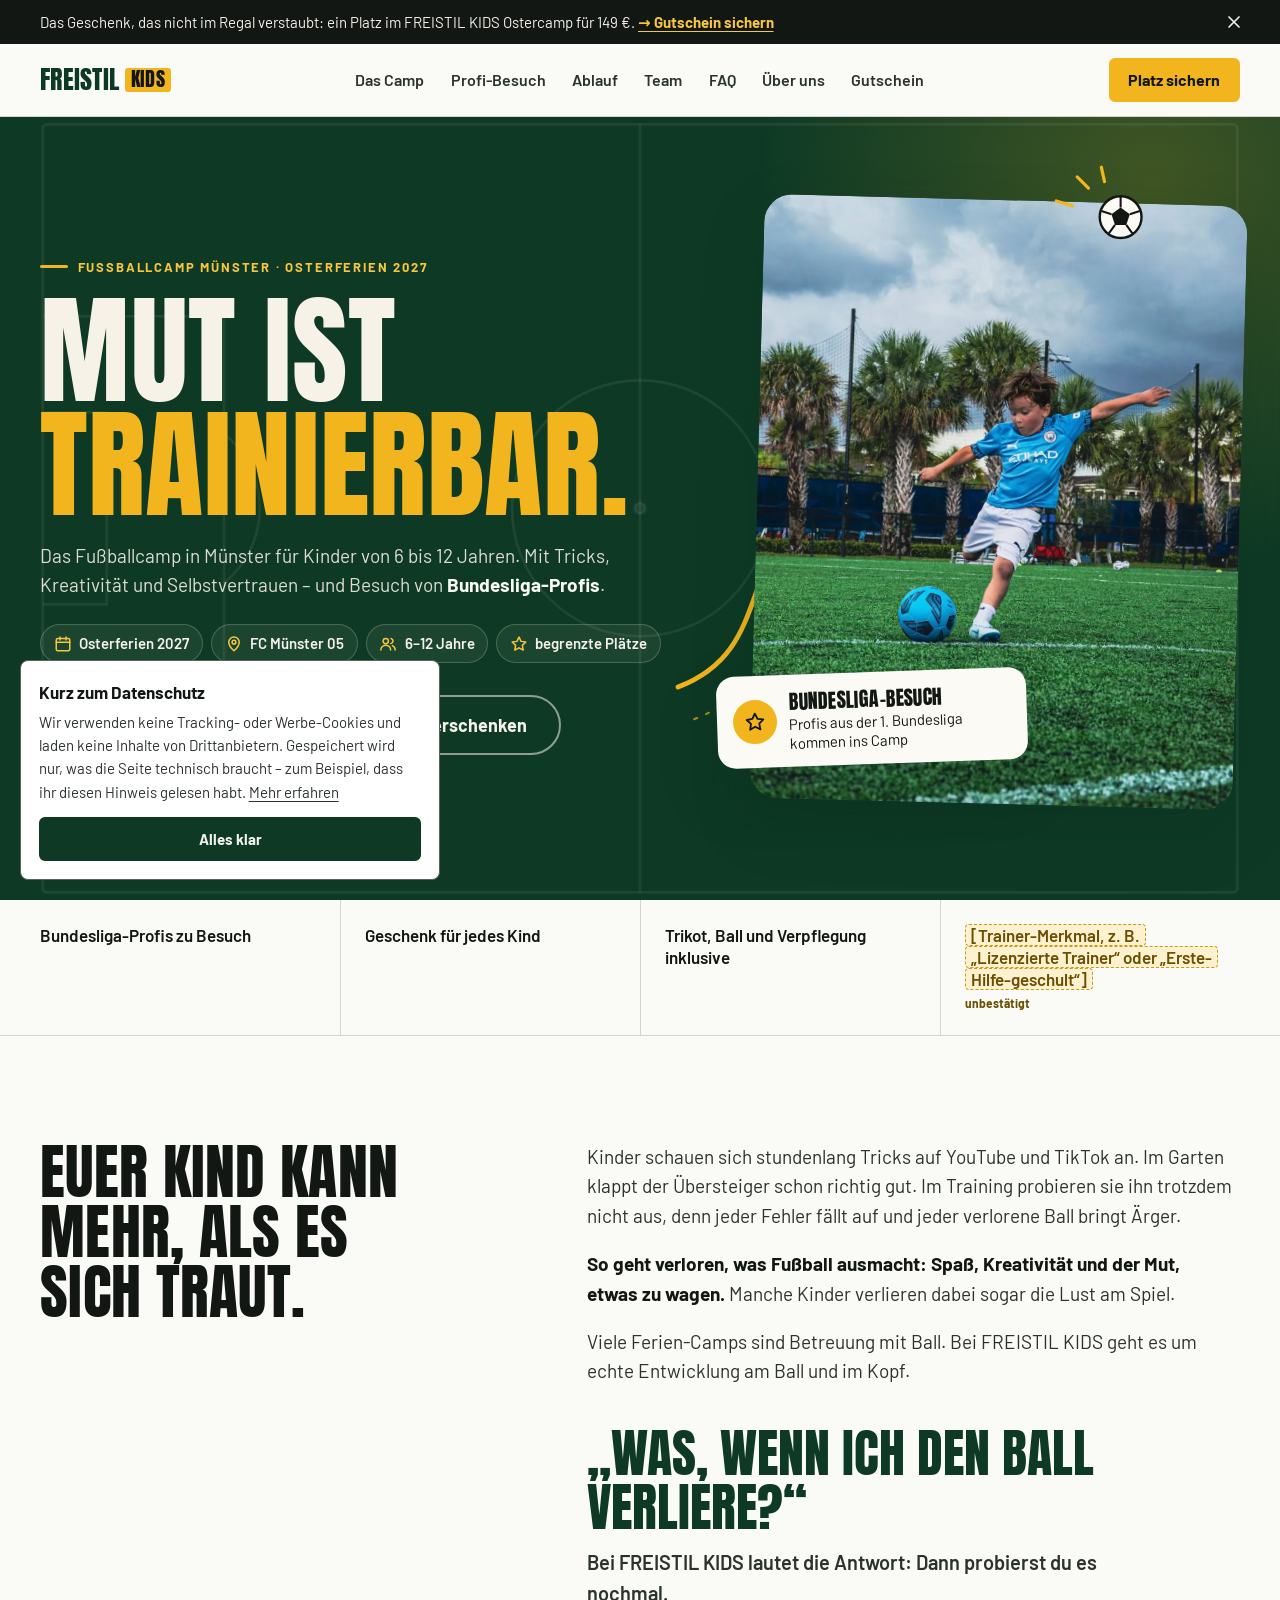
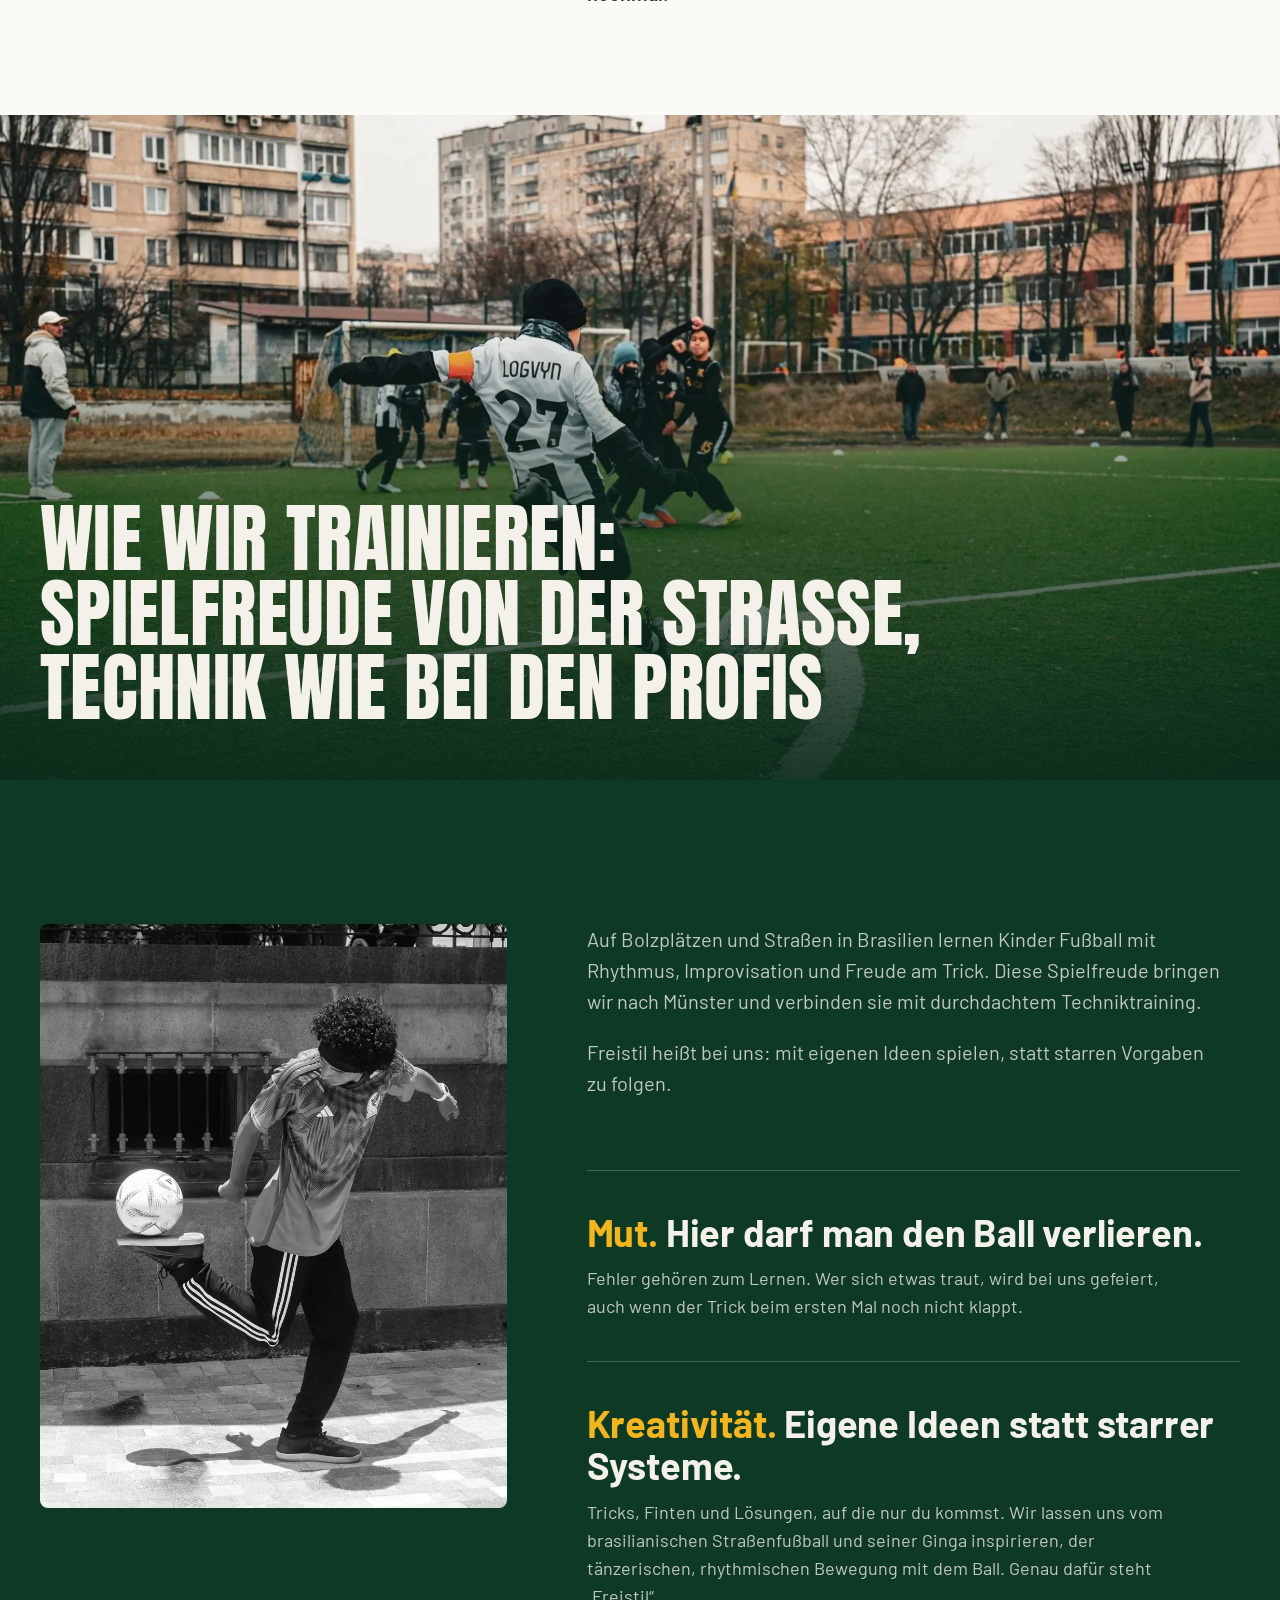
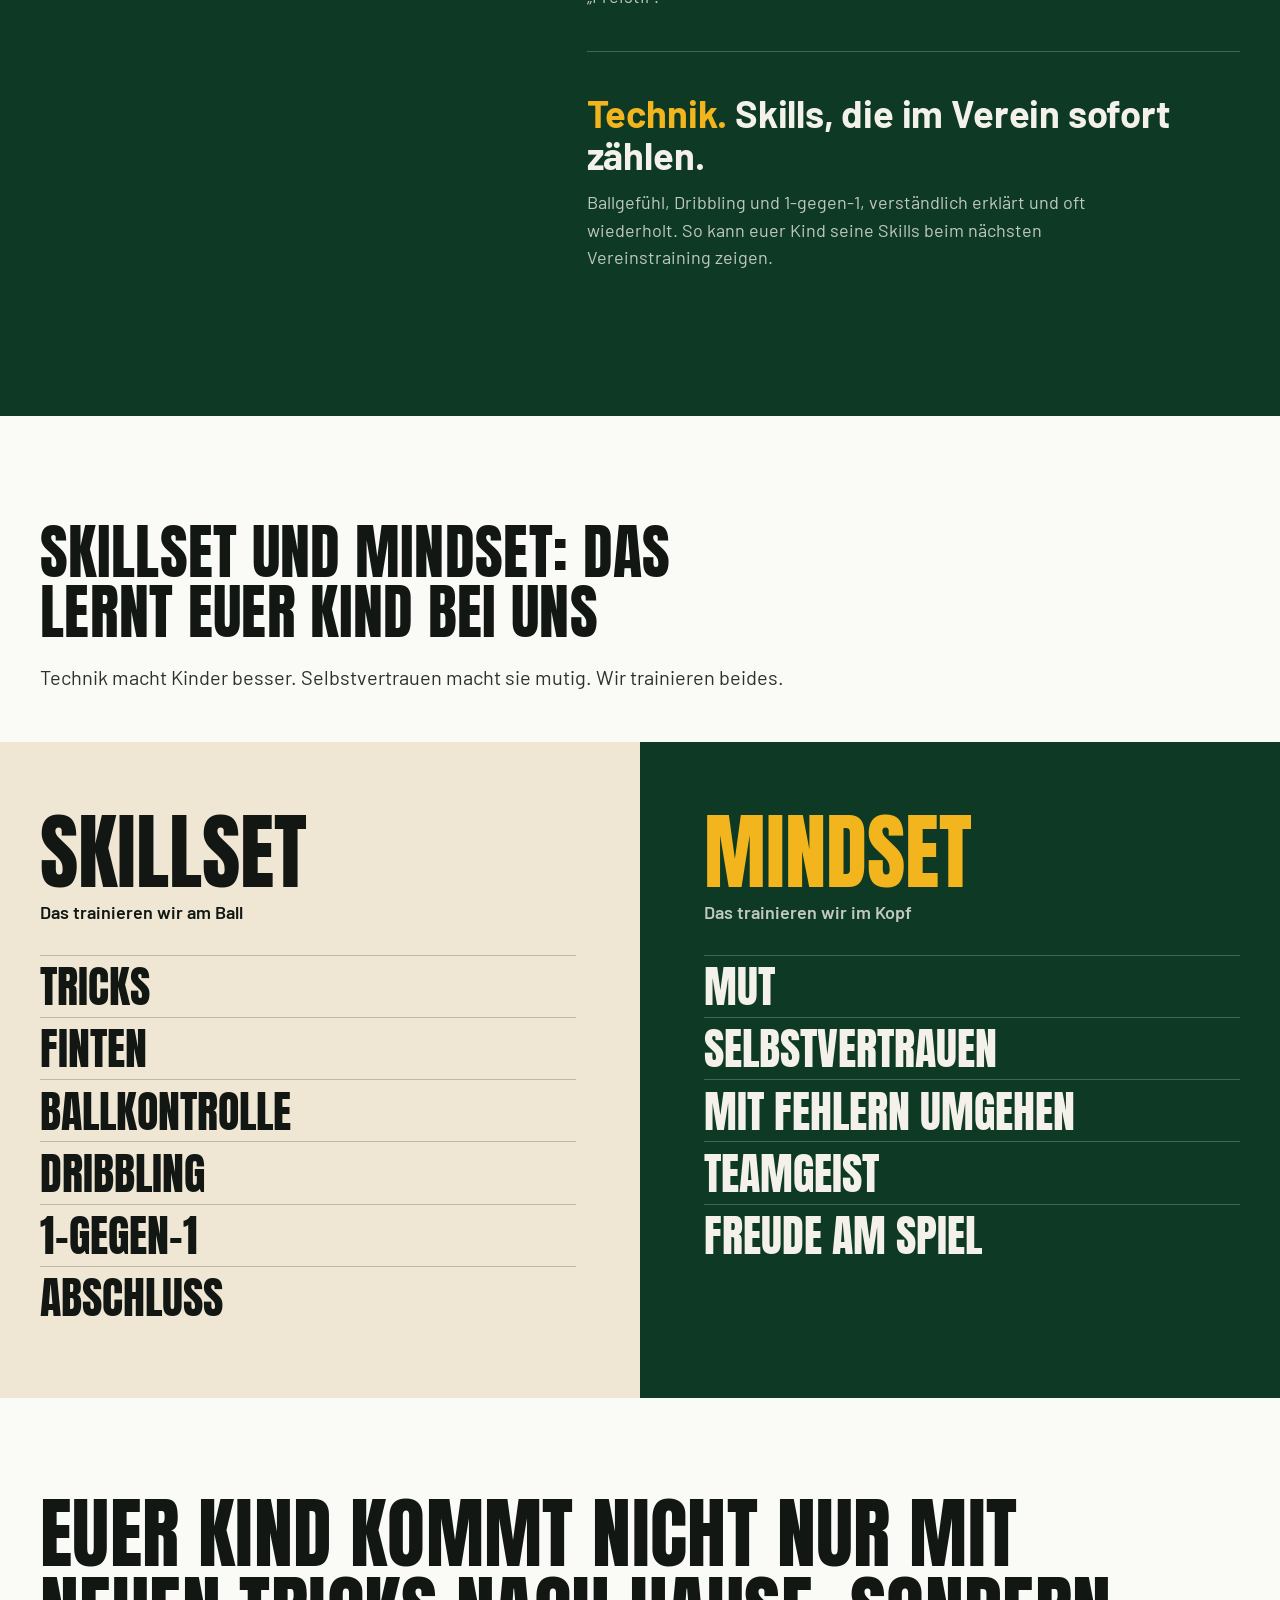
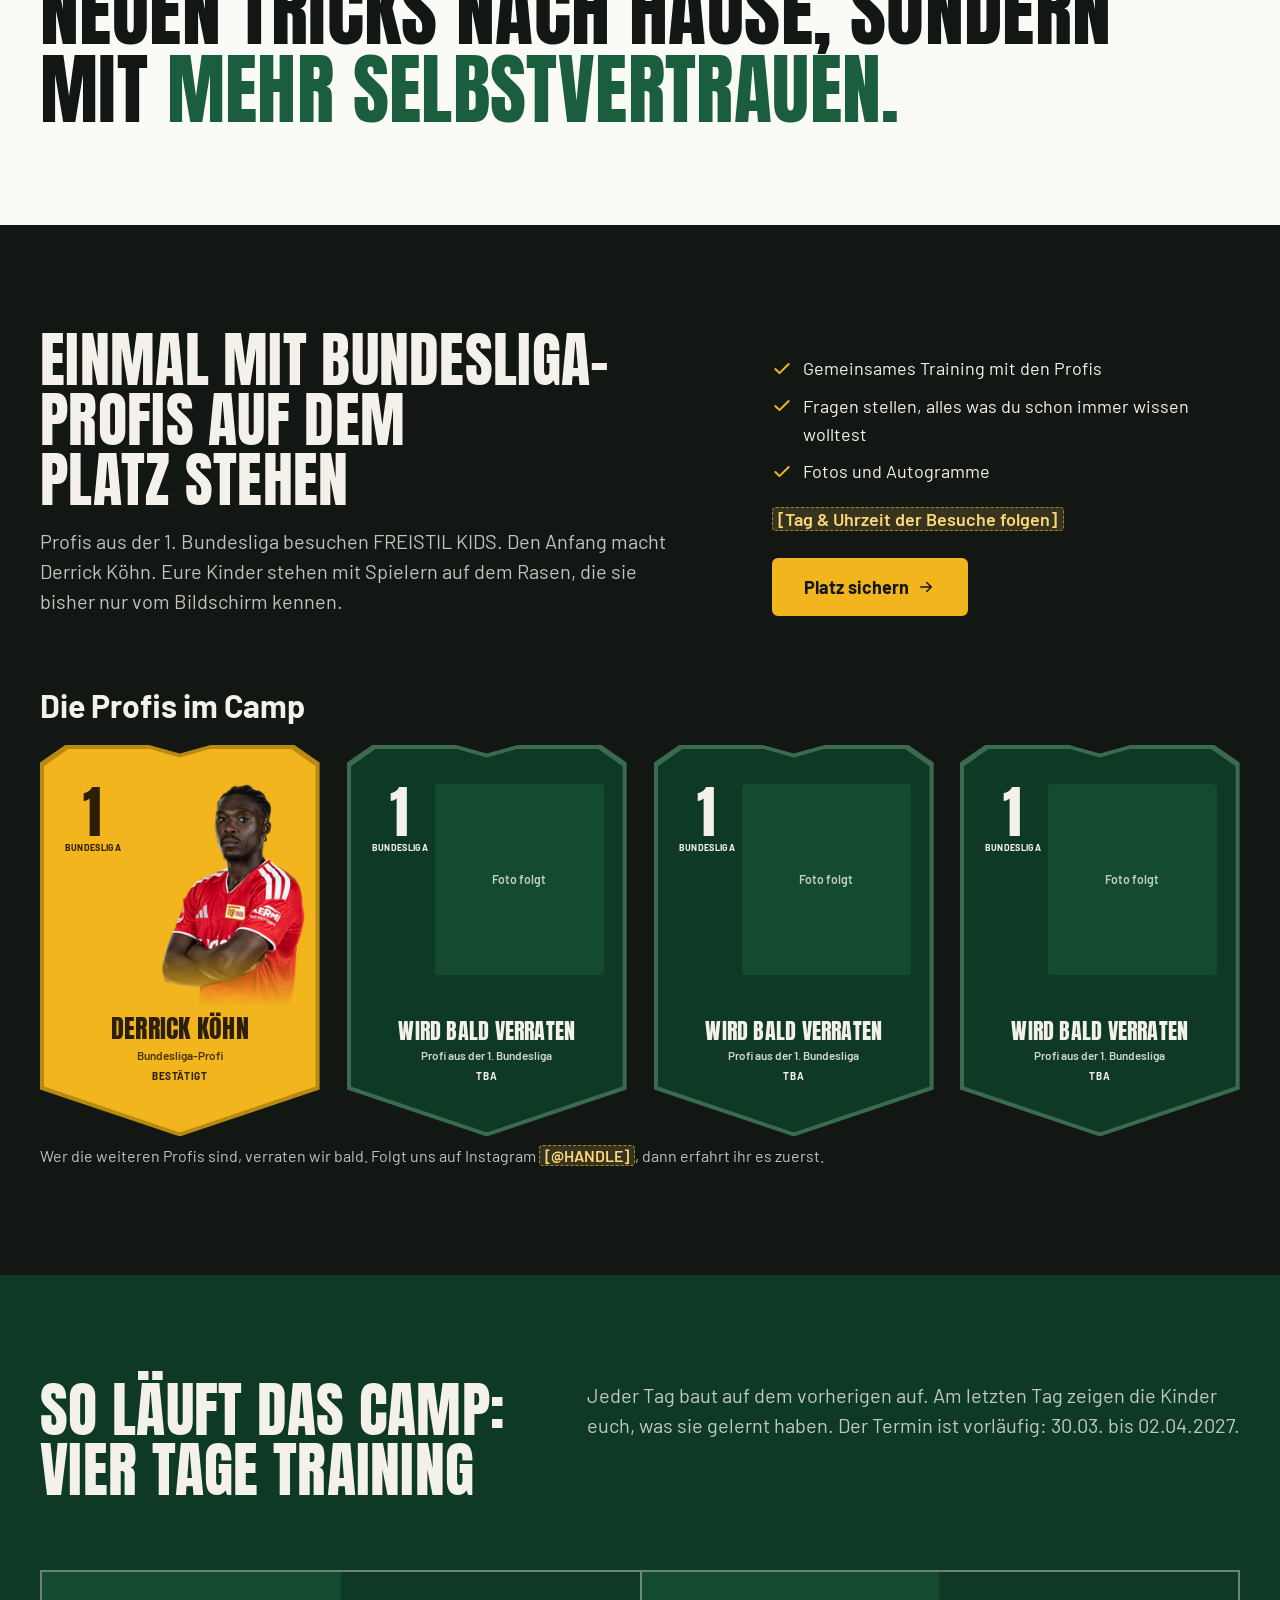
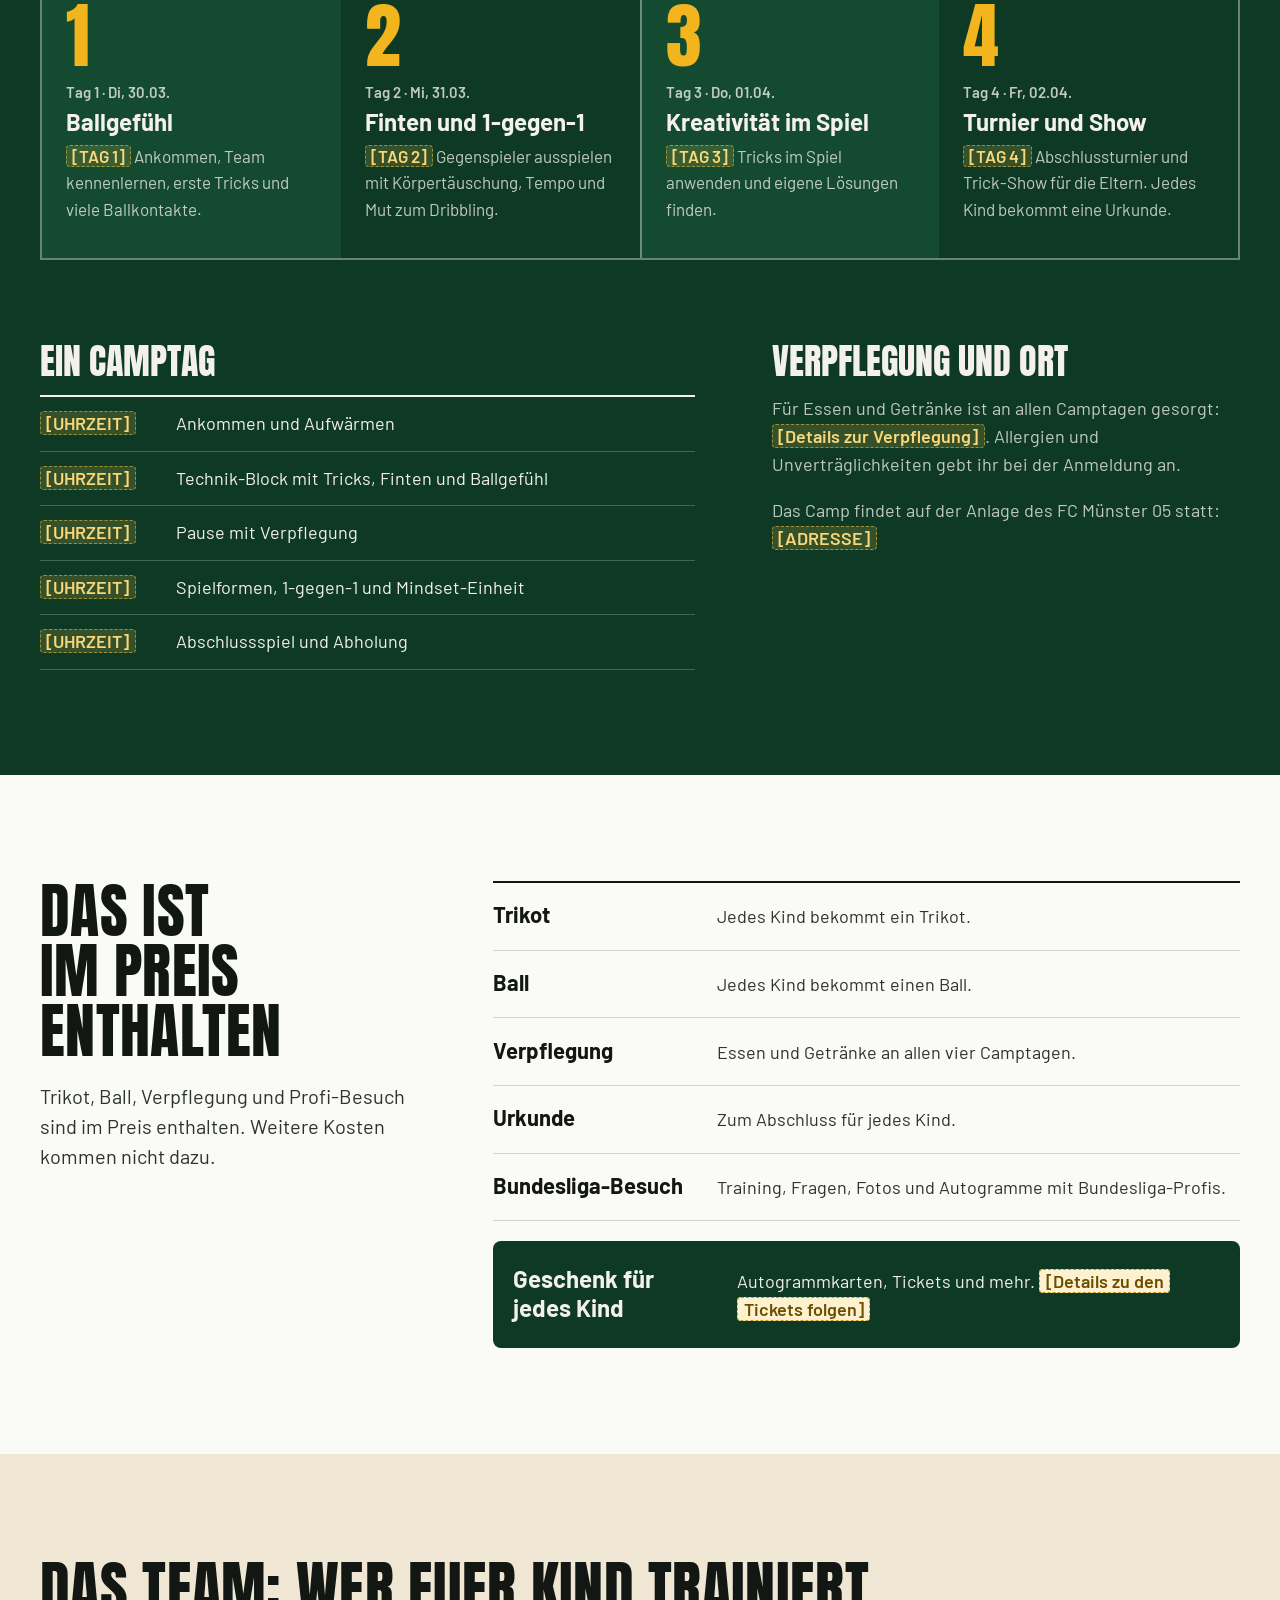
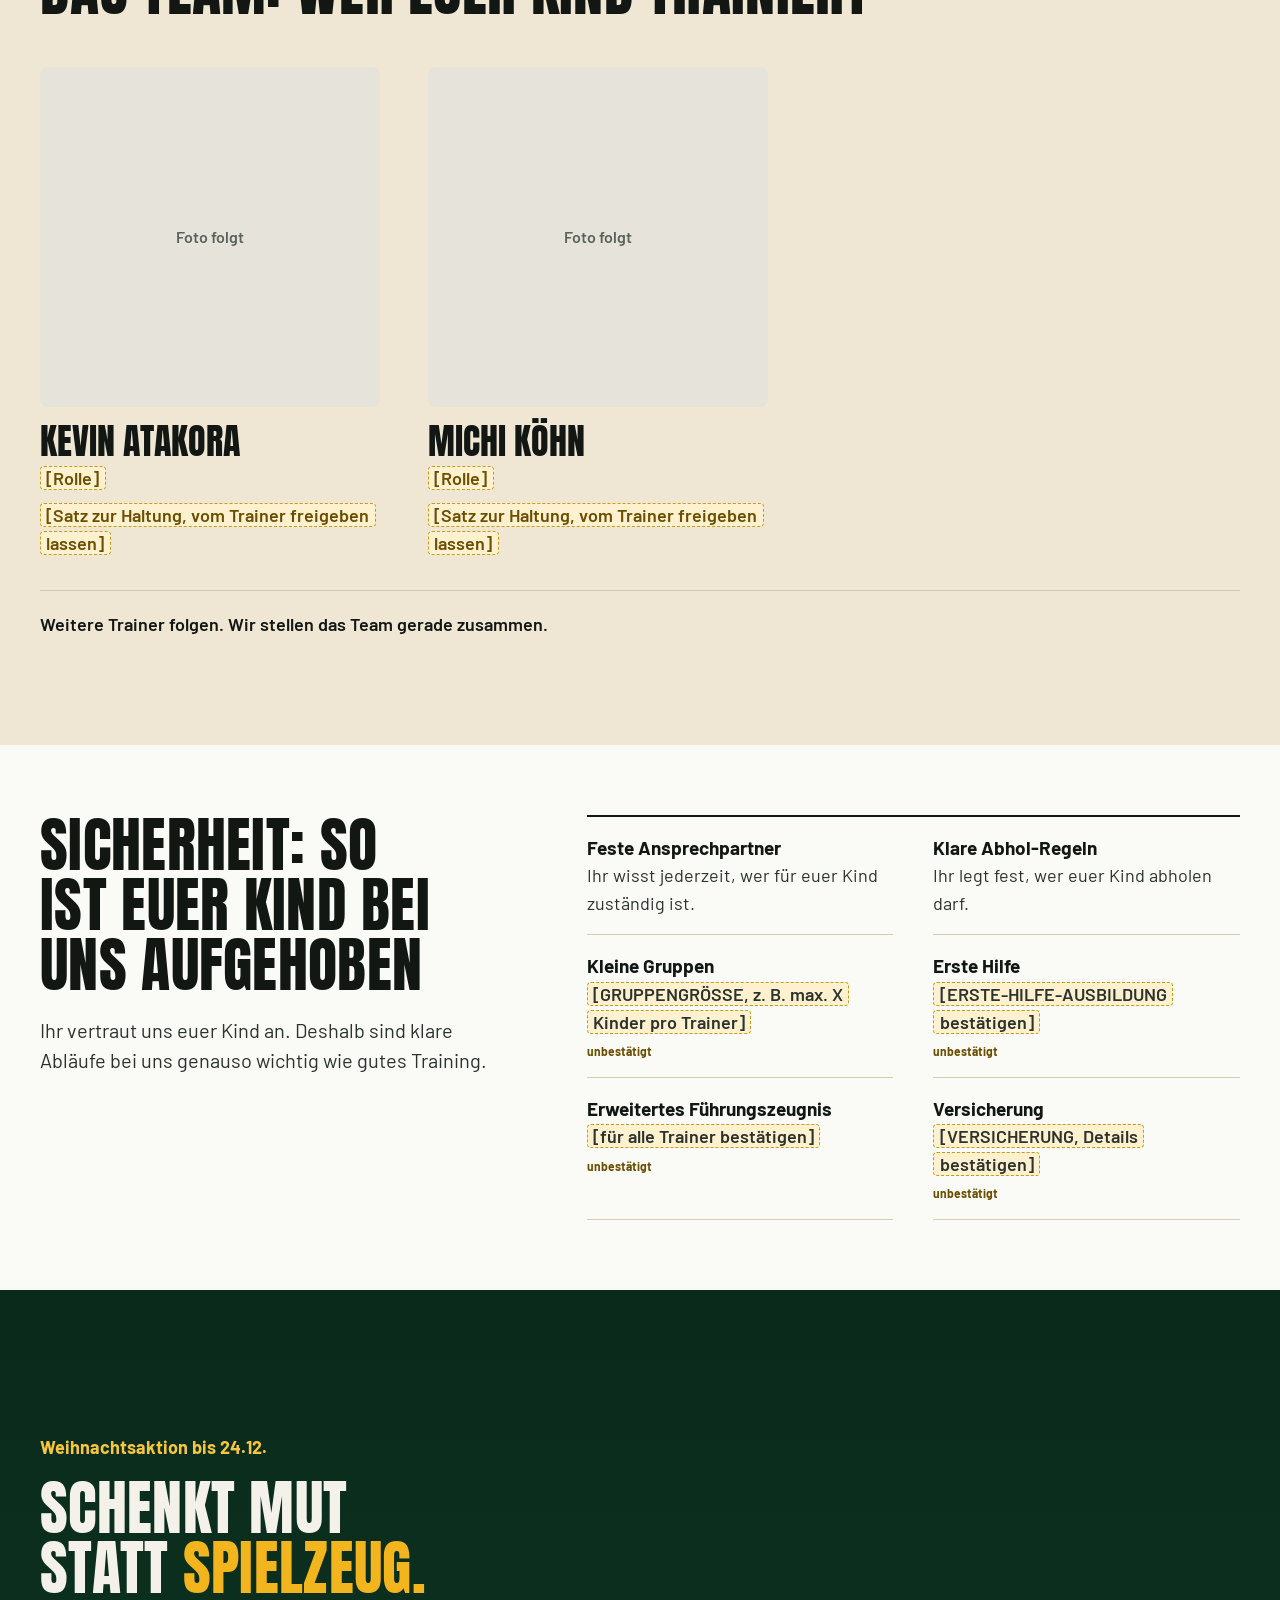
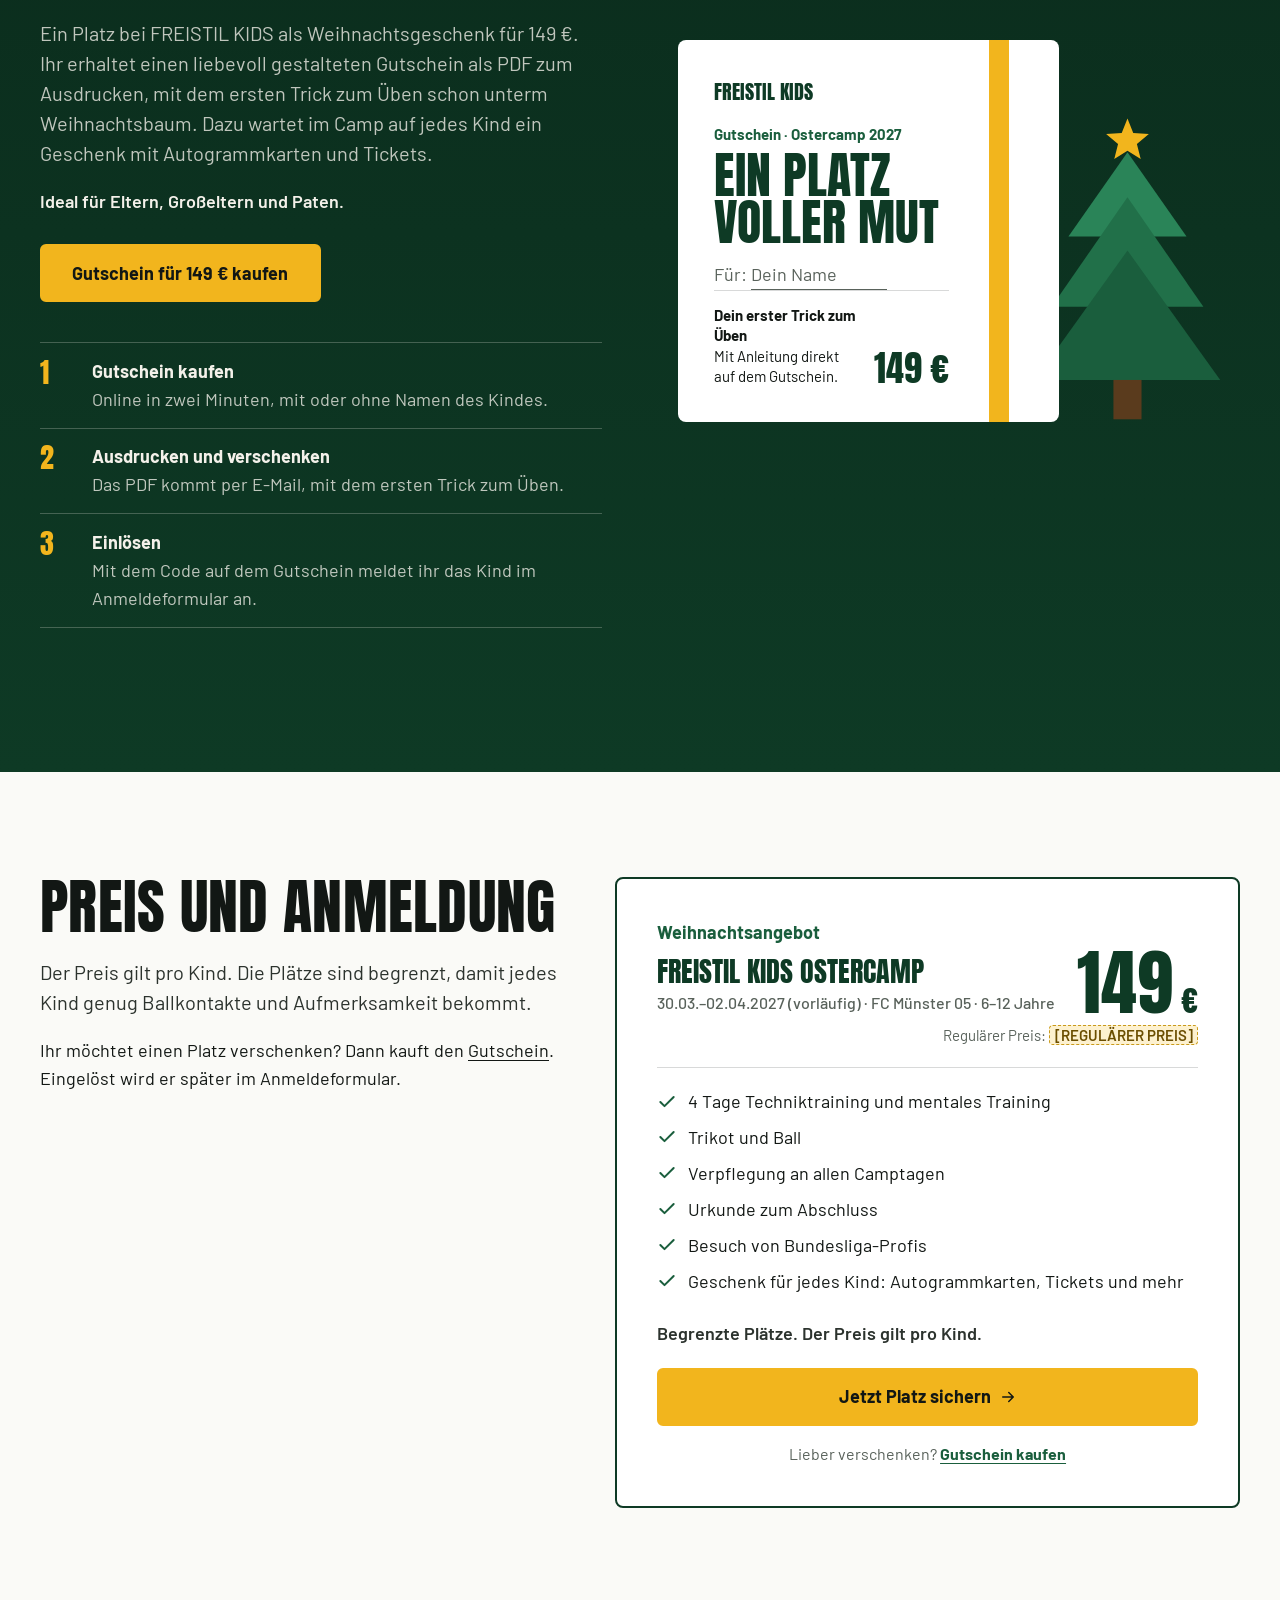
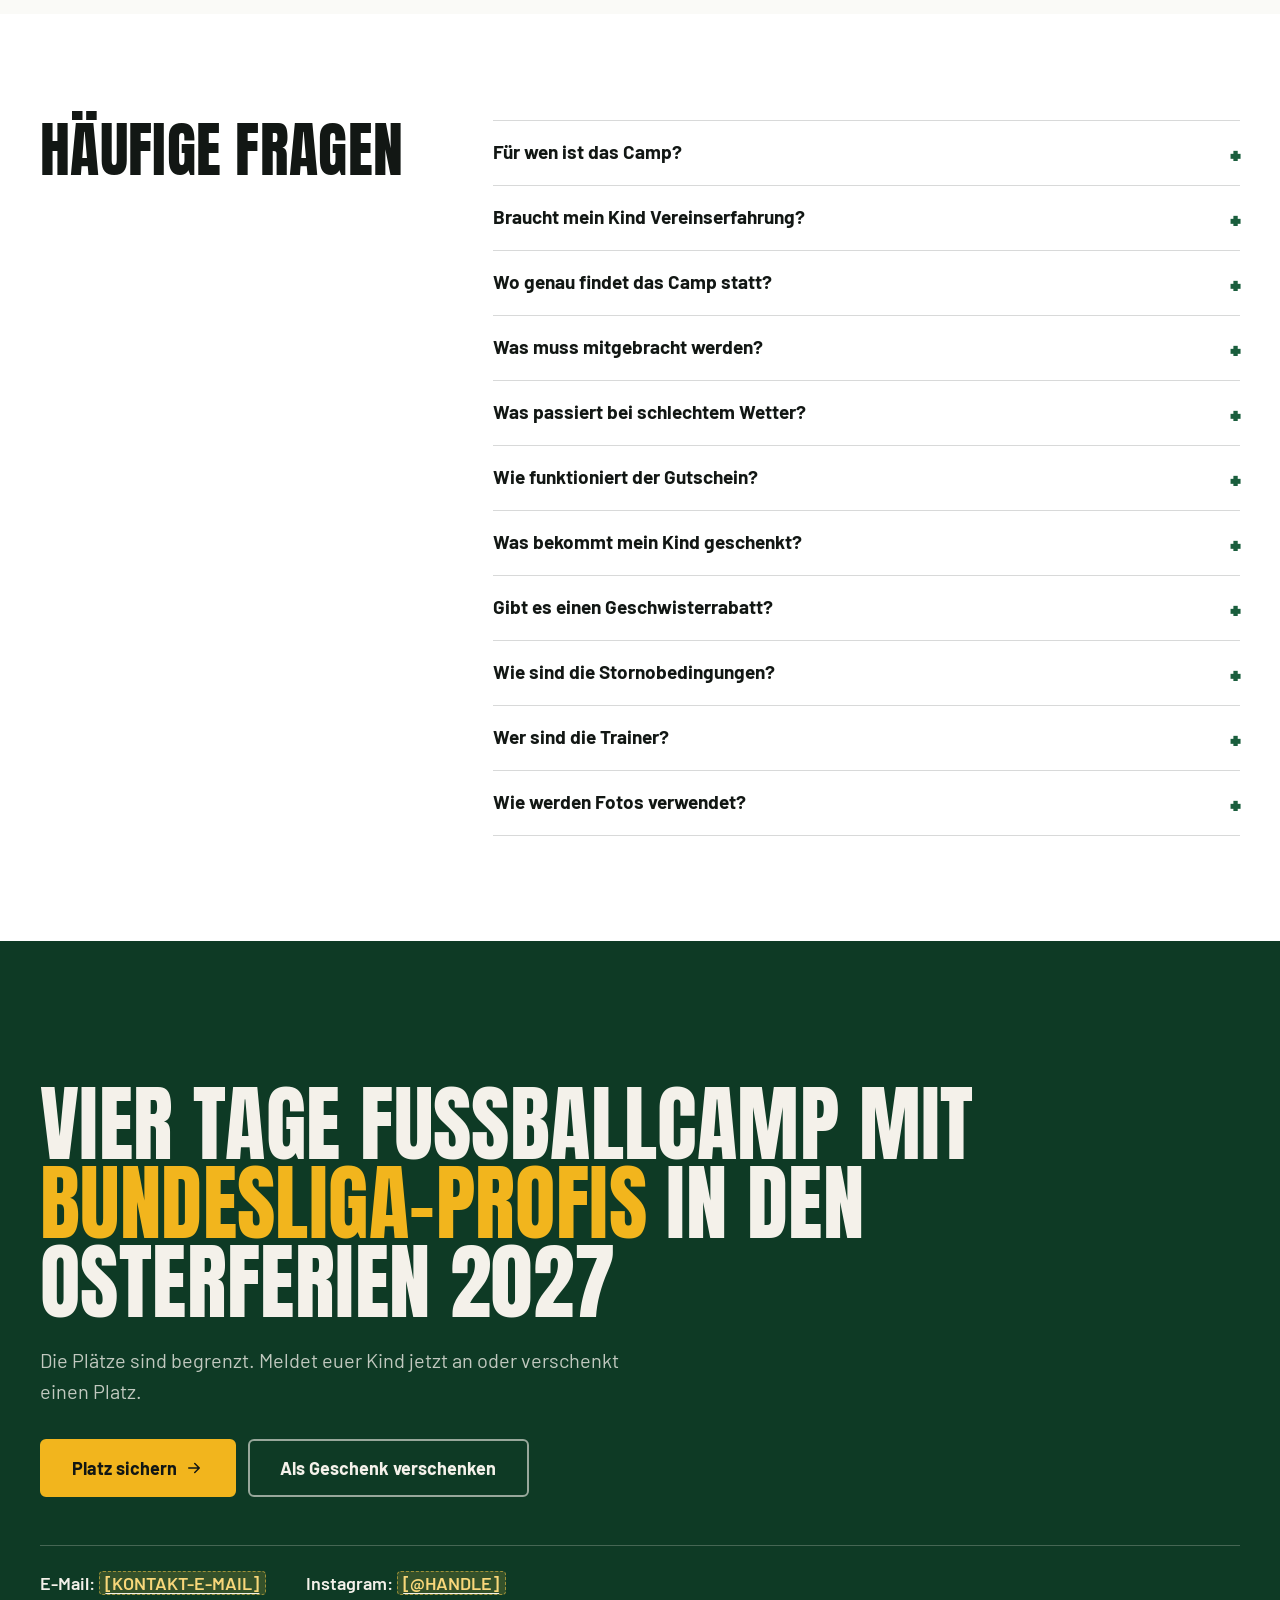
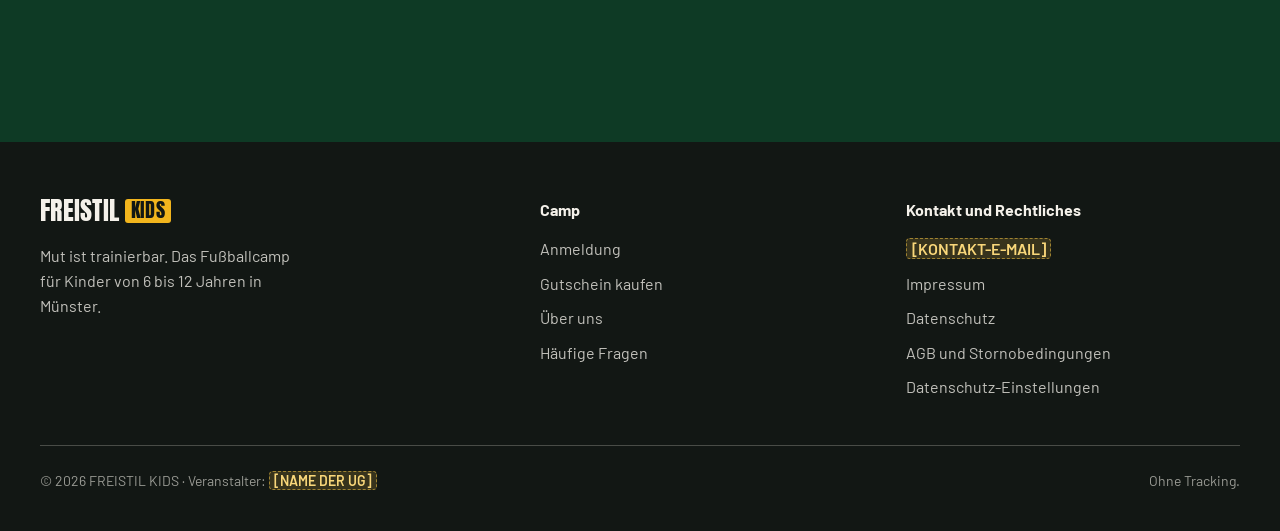
==== index.html @ 496aa33f "Skillset/Mindset als Typo-Plakat, Satz im alten Stil, Weihnachten wie vorher ohne Spielereien - Skil" ====
<!DOCTYPE html>
<html lang="de" class="is-draft">
<head>
  <meta charset="utf-8">
  <meta name="viewport" content="width=device-width, initial-scale=1, viewport-fit=cover">
  <title>Fußballcamp Münster Ostern 2027 für Kinder von 6–12 | FREISTIL KIDS</title>
  <meta name="description" content="FREISTIL KIDS: 4-tägiges Fußballcamp in den Osterferien 2027 beim FC Münster 05 für Kinder von 6–12. Tricks, 1-gegen-1, Mut und Selbstvertrauen, mit Besuch von Bundesliga-Profis. Jetzt Platz sichern.">
  <meta name="robots" content="index, follow">
  <link rel="canonical" href="https://freistil-kids.example/">
  <meta name="theme-color" content="#0e3a25">
  <meta property="og:type" content="website">
  <meta property="og:locale" content="de_DE">
  <meta property="og:site_name" content="FREISTIL KIDS">
  <meta property="og:title" content="Fußballcamp Münster Ostern 2027 für Kinder von 6–12 | FREISTIL KIDS">
  <meta property="og:description" content="FREISTIL KIDS: 4-tägiges Fußballcamp in den Osterferien 2027 beim FC Münster 05 für Kinder von 6–12. Tricks, 1-gegen-1, Mut und Selbstvertrauen, mit Besuch von Bundesliga-Profis. Jetzt Platz sichern.">
  <meta property="og:image" content="https://freistil-kids.example/assets/img/og-image.png">
  <link rel="icon" href="assets/img/favicon.svg" type="image/svg+xml">
  <link rel="apple-touch-icon" href="assets/img/apple-touch-icon.png">
  <link rel="preload" href="assets/fonts/anton-latin-400.woff2" as="font" type="font/woff2" crossorigin>
  <link rel="preload" href="assets/fonts/barlow-latin-400.woff2" as="font" type="font/woff2" crossorigin>
  <link rel="preload" href="assets/fonts/barlow-latin-700.woff2" as="font" type="font/woff2" crossorigin>
  <link rel="stylesheet" href="assets/css/styles.css">
  <script src="assets/js/config.js"></script>
  <script src="assets/js/main.js" defer></script>
  <script type="application/ld+json">
  {
    "@context": "https://schema.org",
    "@type": "Event",
    "name": "FREISTIL KIDS Ostercamp 2027: Fußballcamp für Kinder von 6 bis 12 Jahren",
    "description": "4-tägiges Fußballcamp in Münster mit technischem Training (Tricks, Finten, 1-gegen-1, Ballgefühl) und mentalem Training (Mut, Selbstvertrauen, mit Fehlern umgehen). Mit Besuch von Bundesliga-Profis.",
    "startDate": "2027-03-30",
    "endDate": "2027-04-02",
    "eventStatus": "https://schema.org/EventScheduled",
    "eventAttendanceMode": "https://schema.org/OfflineEventAttendanceMode",
    "inLanguage": "de",
    "location": {
      "@type": "Place",
      "name": "Anlage des FC Münster 05",
      "address": { "@type": "PostalAddress", "addressLocality": "Münster", "addressRegion": "NRW", "addressCountry": "DE" }
    },
    "audience": { "@type": "PeopleAudience", "suggestedMinAge": 6, "suggestedMaxAge": 12 },
    "offers": {
      "@type": "Offer",
      "price": "149",
      "priceCurrency": "EUR",
      "url": "https://freistil-kids.example/anmeldung.html",
      "availability": "https://schema.org/LimitedAvailability"
    },
    "organizer": { "@type": "Organization", "name": "FREISTIL KIDS", "url": "https://freistil-kids.example/" }
  }
  </script>
</head>
<body data-root="">
<a class="skip-link" href="#main">Zum Inhalt springen</a>
<svg xmlns="http://www.w3.org/2000/svg" style="display:none" aria-hidden="true">
  <symbol id="i-arrow" viewBox="0 0 24 24"><path d="M5 12h14M13 6l6 6-6 6"/></symbol>
  <symbol id="i-check" viewBox="0 0 24 24"><path d="M20 6 9 17l-5-5"/></symbol>
  <symbol id="i-x" viewBox="0 0 24 24"><path d="M6 6l12 12M18 6 6 18"/></symbol>
  <symbol id="i-menu" viewBox="0 0 24 24"><path d="M4 7h16M4 12h16M4 17h10"/></symbol>
  <symbol id="i-star" viewBox="0 0 24 24"><path d="m12 2.8 2.8 5.7 6.3.9-4.6 4.4 1.1 6.3L12 17.1l-5.6 3 1.1-6.3L2.9 9.4l6.3-.9z"/></symbol>
  <symbol id="i-gift" viewBox="0 0 24 24"><rect x="3" y="8" width="18" height="4" rx="1"/><path d="M5 12v8a1 1 0 0 0 1 1h12a1 1 0 0 0 1-1v-8M12 8v13M12 8S10.5 3.5 8 3.5A2.25 2.25 0 0 0 8 8M12 8s1.5-4.5 4-4.5A2.25 2.25 0 0 1 16 8"/></symbol>
  <symbol id="i-users" viewBox="0 0 24 24"><circle cx="9" cy="8" r="3.5"/><path d="M2.5 20a6.5 6.5 0 0 1 13 0M16 4.6a3.5 3.5 0 0 1 0 6.8M18 14.2a6.5 6.5 0 0 1 3.5 5.8"/></symbol>
  <symbol id="i-pin" viewBox="0 0 24 24"><path d="M12 21s-7-6.2-7-11.5a7 7 0 0 1 14 0C19 14.8 12 21 12 21z"/><circle cx="12" cy="9.5" r="2.5"/></symbol>
  <symbol id="i-calendar" viewBox="0 0 24 24"><rect x="3" y="4.5" width="18" height="16.5" rx="2"/><path d="M3 9.5h18M8 2.5v4M16 2.5v4"/></symbol>
</svg>

<div class="xmas-banner" id="xmas-banner" hidden data-xmas>
  <div class="container xmas-banner__inner">
    <p>Das Geschenk, das nicht im Regal verstaubt: ein Platz im FREISTIL KIDS Ostercamp für 149&nbsp;€. <a href="gutschein.html">→&nbsp;Gutschein sichern</a></p>
    <button class="xmas-banner__close" type="button" aria-label="Hinweis schließen"><svg class="icon" aria-hidden="true"><use href="#i-x"/></svg></button>
  </div>
</div>

<header class="site-header">
  <div class="container site-header__inner">
    <a class="logo" href="index.html" aria-label="FREISTIL KIDS, zur Startseite">
      <span class="logo__word">Freistil <span class="logo__kids">Kids</span></span>
    </a>
    <nav class="nav" aria-label="Hauptnavigation">
      <ul class="nav__list">
          <li><a class="nav__link" href="#philosophie">Das Camp</a></li>
          <li><a class="nav__link" href="#profi">Profi-Besuch</a></li>
          <li><a class="nav__link" href="#ablauf">Ablauf</a></li>
          <li><a class="nav__link" href="#team">Team</a></li>
          <li><a class="nav__link" href="#faq">FAQ</a></li>
          <li><a class="nav__link" href="ueber-uns.html">Über uns</a></li>
          <li data-xmas><a class="nav__link" href="gutschein.html">Gutschein</a></li>
      </ul>
    </nav>
    <a class="btn btn--primary btn--sm header-cta" href="anmeldung.html" data-waitlist-label="Warteliste"><span data-label>Platz sichern</span></a>
    <button class="menu-toggle" type="button" aria-expanded="false" aria-controls="mobile-menu" aria-label="Menü öffnen">
      <svg class="icon icon-menu" aria-hidden="true"><use href="#i-menu"/></svg>
      <svg class="icon icon-close" aria-hidden="true"><use href="#i-x"/></svg>
    </button>
  </div>
</header>
<div class="mobile-menu" id="mobile-menu">
  <nav aria-label="Mobile Navigation">
    <ul>
        <li><a href="#philosophie">Das Camp</a></li>
        <li><a href="#profi">Profi-Besuch</a></li>
        <li><a href="#ablauf">Ablauf</a></li>
        <li><a href="#team">Team</a></li>
        <li><a href="#faq">FAQ</a></li>
        <li><a href="ueber-uns.html">Über uns</a></li>
        <li><a href="gutschein.html">Gutschein</a></li>
    </ul>
  </nav>
  <div class="btn-row">
    <a class="btn btn--primary btn--lg" href="anmeldung.html" data-waitlist-label="Auf die Warteliste"><span data-label>Platz sichern</span></a>
    <a class="btn btn--secondary btn--lg" href="gutschein.html">Als Geschenk verschenken</a>
  </div>
</div>

<main id="main">

  <!-- 1 · HERO (Stand vor der Überarbeitung, auf Wunsch unverändert) -->
  <section class="hero on-dark" aria-labelledby="hero-title">
    <svg class="hero__pitch" viewBox="0 0 1200 800" preserveAspectRatio="xMidYMid slice" aria-hidden="true" focusable="false">
      <g fill="none" stroke="currentColor" stroke-width="2.5">
        <rect x="40" y="40" width="1120" height="720" rx="4"/>
        <path d="M600 40v720"/>
        <circle cx="600" cy="400" r="120"/>
        <circle cx="600" cy="400" r="5" fill="currentColor"/>
        <path d="M40 220h170v360H40M1160 220H990v360h170M40 310h60v180H40M1160 310h-60v180h60"/>
        <path d="M210 330a90 90 0 0 1 0 140M990 330a90 90 0 0 0 0 140"/>
      </g>
    </svg>
    <div class="container hero__grid">
      <div class="hero__copy">
        <p class="eyebrow reveal">Fußballcamp Münster · Osterferien 2027</p>
        <h1 id="hero-title" class="display h1 hero__title reveal" data-delay="1">
          <span class="line">Mut ist</span>
          <span class="line accent">trainierbar.</span>
        </h1>
        <p class="hero__sub reveal" data-delay="2">Das Fußballcamp in Münster für Kinder von 6 bis 12 Jahren. Mit Tricks, Kreativität und Selbstvertrauen – und Besuch von <strong>Bundesliga-Profis</strong>.</p>
        <ul class="hero__facts reveal" data-delay="2" aria-label="Das Wichtigste auf einen Blick">
          <li><svg class="icon" aria-hidden="true"><use href="#i-calendar"/></svg>Osterferien 2027</li>
          <li><svg class="icon" aria-hidden="true"><use href="#i-pin"/></svg>FC Münster 05</li>
          <li><svg class="icon" aria-hidden="true"><use href="#i-users"/></svg>6–12 Jahre</li>
          <li><svg class="icon" aria-hidden="true"><use href="#i-star"/></svg>begrenzte Plätze</li>
        </ul>
        <div class="btn-row btn-row--stack-mobile reveal" data-delay="3" data-hide-sticky>
          <a class="btn btn--primary btn--lg" href="anmeldung.html" data-waitlist-label="Auf die Warteliste"><span data-label>Platz sichern</span><svg class="icon" aria-hidden="true"><use href="#i-arrow"/></svg></a>
          <a class="btn btn--secondary btn--lg" href="gutschein.html"><svg class="icon" aria-hidden="true"><use href="#i-gift"/></svg>Als Geschenk verschenken</a>
        </div>
      </div>

      <div class="hero__visual reveal" data-delay="2">
        <img class="hero__photo" src="assets/img/hero-kind-schuss.webp" width="960" height="1400" fetchpriority="high"
             alt="Ein Junge holt weit aus und schießt den Ball auf einem Kunstrasenplatz, hinter ihm Palmen und dunkle Wolken">
        <svg class="hero__trail" viewBox="0 0 600 700" aria-hidden="true" focusable="false">
          <path class="trail-draw" d="M10 650 C 140 600, 70 470, 210 420 S 440 380, 470 250 S 520 110, 548 82" fill="none" stroke="currentColor" stroke-width="6" stroke-linecap="round"/>
          <path d="M30 690 C 160 640, 110 520, 240 470" fill="none" stroke="currentColor" stroke-width="2.5" stroke-linecap="round" stroke-dasharray="4 12" opacity=".7"/>
        </svg>
        <svg class="hero__trail hero__trail--top" viewBox="0 0 600 700" aria-hidden="true" focusable="false">
          <g transform="translate(560 66)">
            <circle r="26" fill="#fcfaf5" stroke="#121714" stroke-width="3"/>
            <path d="m0-12 11.4 8.3-4.4 13.4H-7L-11.4-3.7z" fill="#121714"/>
            <path d="M0-12v-13M11.4-3.7 23.8-7.7M7 9.7l7.6 10.5M-7 9.7l-7.6 10.5M-11.4-3.7-23.8-7.7" stroke="#121714" stroke-width="2.6"/>
          </g>
          <path d="M520 30l-14-14M540 22l-4-18M500 52l-20-6" stroke="currentColor" stroke-width="4" stroke-linecap="round"/>
        </svg>
        <div class="hero__badge">
          <span class="hero__badge-icon"><svg class="icon" aria-hidden="true"><use href="#i-star"/></svg></span>
          <span><strong>Bundesliga-Besuch</strong>Profis aus der 1. Bundesliga kommen ins Camp</span>
        </div>
      </div>
    </div>
  </section>

  <!-- 2 · VERTRAUENSLEISTE -->
  <section class="trust" aria-label="Darauf könnt ihr euch verlassen">
    <ul class="container trust__list">
      <li class="trust__item">Bundesliga-Profis zu Besuch</li>
      <li class="trust__item">Geschenk für jedes Kind</li>
      <li class="trust__item">Trikot, Ball und Verpflegung inklusive</li>
      <!-- Erst anzeigen, wenn bestätigt (data-pending entfernen) -->
      <li class="trust__item" data-pending><span class="ph">[Trainer-Merkmal, z. B. „Lizenzierte Trainer“ oder „Erste-Hilfe-geschult“]</span></li>
    </ul>
  </section>

  <!-- 3 · PROBLEM: ruhiger Textabschnitt, linksbündig, ohne Foto und ohne Karten -->
  <section class="section" aria-labelledby="problem-title">
    <div class="container split split--5-7">
      <h2 id="problem-title" class="display h2">Euer Kind kann mehr, als es sich traut.</h2>
      <div class="problem__text">
        <p>Kinder schauen sich stundenlang Tricks auf YouTube und TikTok an. Im Garten klappt der Übersteiger schon richtig gut. Im Training probieren sie ihn trotzdem nicht aus, denn jeder Fehler fällt auf und jeder verlorene Ball bringt Ärger.</p>
        <p><strong>So geht verloren, was Fußball ausmacht: Spaß, Kreativität und der Mut, etwas zu wagen.</strong> Manche Kinder verlieren dabei sogar die Lust am Spiel.</p>
        <p>Viele Ferien-Camps sind Betreuung mit Ball. Bei FREISTIL KIDS geht es um echte Entwicklung am Ball und im Kopf.</p>
        <p class="pullquote">„Was, wenn ich den Ball verliere?“</p>
        <p>Bei FREISTIL KIDS lautet die Antwort: Dann probierst du es nochmal.</p>
      </div>
    </div>
  </section>

  <!-- 4 · PHILOSOPHIE: Foto über die volle Breite, danach drei Statements neben einem Hochformat-Foto -->
  <section class="band reveal" id="philosophie" aria-labelledby="philo-title">
    <img class="band__img" src="assets/img/kind-spielszene.webp" width="1920" height="1280" loading="lazy"
         alt="Ein Kind mit Kapitänsbinde holt zum Schuss aus, im Hintergrund kämpfen mehrere Spieler um den Ball">
    <div class="band__text on-dark">
      <div class="container">
        <h2 id="philo-title" class="display h2">Wie wir trainieren: Spielfreude von der Straße, Technik wie bei den Profis</h2>
      </div>
    </div>
  </section>

  <section class="section section--green section--loose" aria-label="Unsere drei Schwerpunkte">
    <div class="container split split--5-7">
      <img class="pillars__photo reveal" src="assets/img/freestyle-trick.webp" width="900" height="1349" loading="lazy"
           alt="Schwarz-weiß-Foto: Ein junger Freestyler balanciert den Ball auf dem Fuß, sein Schatten fällt lang auf das Pflaster">
      <div>
        <div class="pillars__intro">
          <p>Auf Bolzplätzen und Straßen in Brasilien lernen Kinder Fußball mit Rhythmus, Improvisation und Freude am Trick. Diese Spielfreude bringen wir nach Münster und verbinden sie mit durchdachtem Techniktraining.</p>
          <p>Freistil heißt bei uns: mit eigenen Ideen spielen, statt starren Vorgaben zu folgen.</p>
        </div>
        <article class="statement">
          <h3 class="h3--statement"><span class="statement__name">Mut.</span> Hier darf man den Ball verlieren.</h3>
          <p>Fehler gehören zum Lernen. Wer sich etwas traut, wird bei uns gefeiert, auch wenn der Trick beim ersten Mal noch nicht klappt.</p>
        </article>
        <article class="statement">
          <h3 class="h3--statement"><span class="statement__name">Kreativität.</span> Eigene Ideen statt starrer Systeme.</h3>
          <p>Tricks, Finten und Lösungen, auf die nur du kommst. Wir lassen uns vom brasilianischen Straßenfußball und seiner Ginga inspirieren, der tänzerischen, rhythmischen Bewegung mit dem Ball. Genau dafür steht „Freistil“.</p>
        </article>
        <article class="statement">
          <h3 class="h3--statement"><span class="statement__name">Technik.</span> Skills, die im Verein sofort zählen.</h3>
          <p>Ballgefühl, Dribbling und 1-gegen-1, verständlich erklärt und oft wiederholt. So kann euer Kind seine Skills beim nächsten Vereinstraining zeigen.</p>
        </article>
      </div>
    </div>
  </section>

  <!-- 5 · SKILLSET UND MINDSET: zwei Farbflächen mit großen Wörtern, darunter ein großes Statement -->
  <section aria-labelledby="mindset-title">
    <div class="container mindset__head">
      <h2 id="mindset-title" class="display h2">Skillset und Mindset: Das lernt euer Kind bei uns</h2>
      <p class="lead">Technik macht Kinder besser. Selbstvertrauen macht sie mutig. Wir trainieren beides.</p>
    </div>
    <div class="mindset">
      <div class="mindset__half mindset__half--skill">
        <h3 class="mindset__title">Skillset</h3>
        <p class="mindset__sub">Das trainieren wir am Ball</p>
        <ul class="mindset__list">
          <li>Tricks</li><li>Finten</li><li>Ballkontrolle</li><li>Dribbling</li><li>1-gegen-1</li><li>Abschluss</li>
        </ul>
      </div>
      <div class="mindset__half mindset__half--mind">
        <h3 class="mindset__title">Mindset</h3>
        <p class="mindset__sub">Das trainieren wir im Kopf</p>
        <ul class="mindset__list">
          <li>Mut</li><li>Selbstvertrauen</li><li>Mit Fehlern umgehen</li><li>Teamgeist</li><li>Freude am Spiel</li>
        </ul>
      </div>
    </div>
    <div class="container">
      <p class="display closing-big">Euer Kind kommt nicht nur mit neuen Tricks nach Hause, sondern mit <span>mehr Selbstvertrauen.</span></p>
    </div>
  </section>

  <!-- 6 · BUNDESLIGA-BESUCH -->
  <section class="section section--ink" id="profi" aria-labelledby="profi-title">
    <div class="container">
      <div class="pro__head">
        <div>
          <h2 id="profi-title" class="display h2">Einmal mit Bundesliga-Profis auf dem Platz stehen</h2>
          <p class="lead">Profis aus der 1. Bundesliga besuchen FREISTIL KIDS. Den Anfang macht Derrick Köhn. Eure Kinder stehen mit Spielern auf dem Rasen, die sie bisher nur vom Bildschirm kennen.</p>
        </div>
        <div>
          <ul class="checklist">
            <li><svg class="icon" aria-hidden="true"><use href="#i-check"/></svg>Gemeinsames Training mit den Profis</li>
            <li><svg class="icon" aria-hidden="true"><use href="#i-check"/></svg>Fragen stellen, alles was du schon immer wissen wolltest</li>
            <li><svg class="icon" aria-hidden="true"><use href="#i-check"/></svg>Fotos und Autogramme</li>
          </ul>
          <p class="pro__when"><span class="ph">[Tag &amp; Uhrzeit der Besuche folgen]</span></p>
          <a class="btn btn--primary btn--lg" href="anmeldung.html" data-waitlist-label="Auf die Warteliste"><span data-label>Platz sichern</span><svg class="icon" aria-hidden="true"><use href="#i-arrow"/></svg></a>
        </div>
      </div>

      <h3 class="guests__title">Die Profis im Camp</h3>
      <!-- Karten im FIFA-Stil. Neuen Gast bestätigen: eine „fut--tba“-Karte durch eine Karte wie die von Derrick ersetzen
           (fut--gold, freigestelltes Foto als WebP/PNG, Name, Status „Bestätigt“). -->
      <ul class="fut-row reveal" aria-label="Gäste im Camp">
        <li class="fut-wrap">
          <article class="fut fut--gold" aria-label="Derrick Köhn, Bundesliga-Profi, bestätigt">
            <div class="fut__inner">
              <div class="fut__rail" aria-hidden="true"><span class="fut__num">1</span><span class="fut__league">Bundesliga</span></div>
              <img class="fut__img" src="assets/img/derrick-koehn.webp" width="390" height="512" loading="lazy" alt="Derrick Köhn, Bundesliga-Profi, mit verschränkten Armen">
              <div class="fut__foot">
                <h4 class="fut__name">Derrick Köhn</h4>
                <p class="fut__role">Bundesliga-Profi</p>
                <p class="fut__status">Bestätigt</p>
              </div>
            </div>
          </article>
        </li>
        <li class="fut-wrap">
          <article class="fut fut--tba" aria-label="Weiterer Profi aus der 1. Bundesliga, wird bald verraten">
            <div class="fut__inner">
              <div class="fut__rail" aria-hidden="true"><span class="fut__num">1</span><span class="fut__league">Bundesliga</span></div>
              <div class="fut__photo-ph">Foto folgt</div>
              <div class="fut__foot">
                <h4 class="fut__name">Wird bald verraten</h4>
                <p class="fut__role">Profi aus der 1. Bundesliga</p>
                <p class="fut__status">TBA</p>
              </div>
            </div>
          </article>
        </li>
        <li class="fut-wrap">
          <article class="fut fut--tba" aria-label="Weiterer Profi aus der 1. Bundesliga, wird bald verraten">
            <div class="fut__inner">
              <div class="fut__rail" aria-hidden="true"><span class="fut__num">1</span><span class="fut__league">Bundesliga</span></div>
              <div class="fut__photo-ph">Foto folgt</div>
              <div class="fut__foot">
                <h4 class="fut__name">Wird bald verraten</h4>
                <p class="fut__role">Profi aus der 1. Bundesliga</p>
                <p class="fut__status">TBA</p>
              </div>
            </div>
          </article>
        </li>
        <li class="fut-wrap">
          <article class="fut fut--tba" aria-label="Weiterer Profi aus der 1. Bundesliga, wird bald verraten">
            <div class="fut__inner">
              <div class="fut__rail" aria-hidden="true"><span class="fut__num">1</span><span class="fut__league">Bundesliga</span></div>
              <div class="fut__photo-ph">Foto folgt</div>
              <div class="fut__foot">
                <h4 class="fut__name">Wird bald verraten</h4>
                <p class="fut__role">Profi aus der 1. Bundesliga</p>
                <p class="fut__status">TBA</p>
              </div>
            </div>
          </article>
        </li>
      </ul>
      <p class="fut-note">Wer die weiteren Profis sind, verraten wir bald. Folgt uns auf Instagram <span class="ph">[@HANDLE]</span>, dann erfahrt ihr es zuerst.</p>
    </div>
  </section>

  <!-- 7 · ABLAUF: das Spielfeld ist die einzige Stelle mit Feldlinien. Jeder Streifen ist ein Camptag. -->
  <section class="section section--green" id="ablauf" aria-labelledby="ablauf-title">
    <div class="container">
      <div class="split split--5-7" style="margin-bottom: clamp(2rem, 1.5rem + 2vw, 3.5rem)">
        <h2 id="ablauf-title" class="display h2">So läuft das Camp: vier Tage Training</h2>
        <p class="lead">Jeder Tag baut auf dem vorherigen auf. Am letzten Tag zeigen die Kinder euch, was sie gelernt haben. Der Termin ist vorläufig: 30.03. bis 02.04.2027.</p>
      </div>

      <ol class="pitch__days reveal">
        <li class="pitch__day">
          <span class="pitch__num" aria-hidden="true">1</span>
          <p class="pitch__date">Tag 1 · Di, 30.03.</p>
          <h3>Ballgefühl</h3>
          <p><span class="ph">[TAG 1]</span> Ankommen, Team kennenlernen, erste Tricks und viele Ballkontakte.</p>
        </li>
        <li class="pitch__day">
          <span class="pitch__num" aria-hidden="true">2</span>
          <p class="pitch__date">Tag 2 · Mi, 31.03.</p>
          <h3>Finten und 1-gegen-1</h3>
          <p><span class="ph">[TAG 2]</span> Gegenspieler ausspielen mit Körpertäuschung, Tempo und Mut zum Dribbling.</p>
        </li>
        <li class="pitch__day">
          <span class="pitch__num" aria-hidden="true">3</span>
          <p class="pitch__date">Tag 3 · Do, 01.04.</p>
          <h3>Kreativität im Spiel</h3>
          <p><span class="ph">[TAG 3]</span> Tricks im Spiel anwenden und eigene Lösungen finden.</p>
        </li>
        <li class="pitch__day">
          <span class="pitch__num" aria-hidden="true">4</span>
          <p class="pitch__date">Tag 4 · Fr, 02.04.</p>
          <h3>Turnier und Show</h3>
          <p><span class="ph">[TAG 4]</span> Abschlussturnier und Trick-Show für die Eltern. Jedes Kind bekommt eine Urkunde.</p>
        </li>
      </ol>

      <div class="schedule">
        <div>
          <h3 class="schedule__title">Ein Camptag</h3>
          <ul class="schedule__list">
            <li><span class="schedule__time"><span class="ph">[UHRZEIT]</span></span><span>Ankommen und Aufwärmen</span></li>
            <li><span class="schedule__time"><span class="ph">[UHRZEIT]</span></span><span>Technik-Block mit Tricks, Finten und Ballgefühl</span></li>
            <li><span class="schedule__time"><span class="ph">[UHRZEIT]</span></span><span>Pause mit Verpflegung</span></li>
            <li><span class="schedule__time"><span class="ph">[UHRZEIT]</span></span><span>Spielformen, 1-gegen-1 und Mindset-Einheit</span></li>
            <li><span class="schedule__time"><span class="ph">[UHRZEIT]</span></span><span>Abschlussspiel und Abholung</span></li>
          </ul>
        </div>
        <div class="schedule__info">
          <h3 class="schedule__title">Verpflegung und Ort</h3>
          <p>Für Essen und Getränke ist an allen Camptagen gesorgt: <span class="ph">[Details zur Verpflegung]</span>. Allergien und Unverträglichkeiten gebt ihr bei der Anmeldung an.</p>
          <p>Das Camp findet auf der Anlage des FC Münster 05 statt: <span class="ph">[ADRESSE]</span></p>
        </div>
      </div>
    </div>
  </section>

  <!-- 8 · PAKET: eine einzige Liste -->
  <section class="section" id="paket" aria-labelledby="paket-title">
    <div class="container split split--4-8">
      <div>
        <h2 id="paket-title" class="display h2">Das ist im Preis enthalten</h2>
        <p class="lead">Trikot, Ball, Verpflegung und Profi-Besuch sind im Preis enthalten. Weitere Kosten kommen nicht dazu.</p>
      </div>
      <ul class="rows">
        <li class="row"><h3>Trikot</h3><p>Jedes Kind bekommt ein Trikot.</p></li>
        <li class="row"><h3>Ball</h3><p>Jedes Kind bekommt einen Ball.</p></li>
        <li class="row"><h3>Verpflegung</h3><p>Essen und Getränke an allen vier Camptagen.</p></li>
        <li class="row"><h3>Urkunde</h3><p>Zum Abschluss für jedes Kind.</p></li>
        <li class="row"><h3>Bundesliga-Besuch</h3><p>Training, Fragen, Fotos und Autogramme mit Bundesliga-Profis.</p></li>
        <li class="row row--gift"><h3>Geschenk für jedes Kind</h3><p>Autogrammkarten, Tickets und mehr. <span class="ph">[Details zu den Tickets folgen]</span></p></li>
      </ul>
    </div>
  </section>

  <!-- 9 · TEAM -->
  <section class="section section--sand" id="team" aria-labelledby="team-title">
    <div class="container">
      <h2 id="team-title" class="display h2">Das Team: Wer euer Kind trainiert</h2>
      <div class="team" style="margin-top: clamp(2rem, 1.5rem + 2vw, 3rem)">
        <article class="coach">
          <!-- FOTO: <img class="coach__photo" src="assets/img/kevin-atakora.webp" alt="Kevin Atakora" width="800" height="1000" loading="lazy"> -->
          <div class="photo-ph coach__photo" role="img" aria-label="Foto von Kevin Atakora folgt">Foto folgt</div>
          <h3 class="coach__name">Kevin Atakora</h3>
          <p class="coach__role"><span class="ph">[Rolle]</span></p>
          <p class="coach__quote"><span class="ph">[Satz zur Haltung, vom Trainer freigeben lassen]</span></p>
        </article>
        <article class="coach">
          <!-- FOTO: <img class="coach__photo" src="assets/img/michi-koehn.webp" alt="Michi Köhn" width="800" height="1000" loading="lazy"> -->
          <div class="photo-ph coach__photo" role="img" aria-label="Foto von Michi Köhn folgt">Foto folgt</div>
          <h3 class="coach__name">Michi Köhn</h3>
          <p class="coach__role"><span class="ph">[Rolle]</span></p>
          <p class="coach__quote"><span class="ph">[Satz zur Haltung, vom Trainer freigeben lassen]</span></p>
        </article>
      </div>
      <p class="team__more">Weitere Trainer folgen. Wir stellen das Team gerade zusammen.</p>
    </div>
  </section>

  <!-- 10 · SICHERHEIT: Nur bestätigte Punkte zeigen. Unbestätigte tragen data-pending und
       verschwinden automatisch, sobald class="is-draft" vom <html> entfernt wird. -->
  <section class="section section--tight" id="sicherheit" aria-labelledby="safety-title">
    <div class="container split split--5-7">
      <div>
        <h2 id="safety-title" class="display h2">Sicherheit: So ist euer Kind bei uns aufgehoben</h2>
        <p class="lead">Ihr vertraut uns euer Kind an. Deshalb sind klare Abläufe bei uns genauso wichtig wie gutes Training.</p>
      </div>
      <ul class="safety__list">
        <li><strong>Feste Ansprechpartner</strong><span>Ihr wisst jederzeit, wer für euer Kind zuständig ist.</span></li>
        <li><strong>Klare Abhol-Regeln</strong><span>Ihr legt fest, wer euer Kind abholen darf.</span></li>
        <li data-pending><strong>Kleine Gruppen</strong><span><span class="ph">[GRUPPENGRÖSSE, z. B. max. X Kinder pro Trainer]</span></span></li>
        <li data-pending><strong>Erste Hilfe</strong><span><span class="ph">[ERSTE-HILFE-AUSBILDUNG bestätigen]</span></span></li>
        <li data-pending><strong>Erweitertes Führungszeugnis</strong><span><span class="ph">[für alle Trainer bestätigen]</span></span></li>
        <li data-pending><strong>Versicherung</strong><span><span class="ph">[VERSICHERUNG, Details bestätigen]</span></span></li>
      </ul>
    </div>
  </section>

  <!-- 11 · WEIHNACHTSAKTION (bis 24.12., blendet sich danach automatisch aus) -->
  <section class="section xmas section--loose on-dark" id="weihnachten" aria-labelledby="xmas-title" data-xmas>
    <div class="container xmas__grid">
      <div>
        <p class="xmas__label">Weihnachtsaktion bis 24.12.</p>
        <h2 id="xmas-title" class="display h2">Schenkt Mut statt <span class="accent">Spielzeug.</span></h2>
        <p class="lead">Ein Platz bei FREISTIL KIDS als Weihnachtsgeschenk für 149&nbsp;€. Ihr erhaltet einen liebevoll gestalteten Gutschein als PDF zum Ausdrucken, mit dem ersten Trick zum Üben schon unterm Weihnachtsbaum. Dazu wartet im Camp auf jedes Kind ein Geschenk mit Autogrammkarten und Tickets.</p>
        <p class="xmas__for">Ideal für Eltern, Großeltern und Paten.</p>
        <div class="btn-row btn-row--stack-mobile" style="margin-top:1.75rem">
          <a class="btn btn--primary btn--lg" href="gutschein.html">Gutschein für 149&nbsp;€ kaufen</a>
        </div>
        <ol class="steps">
          <li><span><strong>Gutschein kaufen</strong>Online in zwei Minuten, mit oder ohne Namen des Kindes.</span></li>
          <li><span><strong>Ausdrucken und verschenken</strong>Das PDF kommt per E-Mail, mit dem ersten Trick zum Üben.</span></li>
          <li><span><strong>Einlösen</strong>Mit dem Code auf dem Gutschein meldet ihr das Kind im Anmeldeformular an.</span></li>
        </ol>
      </div>

      <div class="voucher-scene reveal">
        <svg class="voucher-scene__tree" viewBox="0 0 160 222" aria-hidden="true" focusable="false">
          <path d="M80 30 122 90H38z" fill="#2a8458"/>
          <path d="M80 62 134 140H26z" fill="#217049"/>
          <path d="M80 100 146 192H14z" fill="#1a5e3d"/>
          <rect x="70" y="192" width="20" height="28" fill="#5a3b1d"/>
          <polygon points="80.0,6.0 84.1,16.3 95.2,17.1 86.7,24.2 89.4,34.9 80.0,29.0 70.6,34.9 73.3,24.2 64.8,17.1 75.9,16.3" fill="#f2b51d"/>
        </svg>
        <figure class="voucher" aria-label="Beispiel: So sieht der Gutschein aus">
          <span class="voucher__ribbon" aria-hidden="true"></span>
          <div class="voucher__content">
            <p class="voucher__brand">Freistil Kids</p>
            <p class="voucher__label">Gutschein · Ostercamp 2027</p>
            <p class="voucher__title">Ein Platz voller Mut</p>
            <p class="voucher__for">Für: <span>Dein Name</span></p>
          </div>
          <figcaption class="voucher__foot">
            <span><strong>Dein erster Trick zum Üben</strong>Mit Anleitung direkt auf dem Gutschein.</span>
            <span class="voucher__price">149&nbsp;€</span>
          </figcaption>
        </figure>
      </div>
    </div>
  </section>

  <!-- 12 · PREIS UND ANMELDUNG -->
  <section class="section" id="preis" aria-labelledby="preis-title">
    <div class="container" id="anmeldung">
      <p class="flyer-hint" role="status">Schön, dass ihr über unseren Flyer hier seid. Hier könnt ihr direkt einen Platz sichern.</p>
      <div class="pricing">
        <div>
          <h2 id="preis-title" class="display h2">Preis und Anmeldung</h2>
          <p class="lead">Der Preis gilt pro Kind. Die Plätze sind begrenzt, damit jedes Kind genug Ballkontakte und Aufmerksamkeit bekommt.</p>
          <p>Ihr möchtet einen Platz verschenken? Dann kauft den <a href="gutschein.html">Gutschein</a>. Eingelöst wird er später im Anmeldeformular.</p>
        </div>

        <div class="price-card reveal" data-hide-sticky>
          <p class="price-card__label" data-xmas>Weihnachtsangebot</p>
          <div class="price-card__head">
            <div>
              <h3 class="price-card__name">FREISTIL KIDS Ostercamp</h3>
              <p class="price-card__dates">30.03.–02.04.2027 (vorläufig) · FC Münster 05 · 6–12 Jahre</p>
            </div>
            <p class="price">
              <span data-xmas>149<small>&nbsp;€</small></span>
              <span data-after-xmas><span class="ph">[REGULÄRER PREIS]</span></span>
            </p>
            <p class="price-card__regular" data-xmas>Regulärer Preis: <span class="ph">[REGULÄRER PREIS]</span></p>
          </div>
          <ul class="checklist">
            <li><svg class="icon" aria-hidden="true"><use href="#i-check"/></svg>4 Tage Techniktraining und mentales Training</li>
            <li><svg class="icon" aria-hidden="true"><use href="#i-check"/></svg>Trikot und Ball</li>
            <li><svg class="icon" aria-hidden="true"><use href="#i-check"/></svg>Verpflegung an allen Camptagen</li>
            <li><svg class="icon" aria-hidden="true"><use href="#i-check"/></svg>Urkunde zum Abschluss</li>
            <li><svg class="icon" aria-hidden="true"><use href="#i-check"/></svg>Besuch von Bundesliga-Profis</li>
            <li><svg class="icon" aria-hidden="true"><use href="#i-check"/></svg>Geschenk für jedes Kind: Autogrammkarten, Tickets und mehr</li>
          </ul>
          <!-- Erscheint nur, wenn in config.js eine echte, aktuelle Zahl steht -->
          <p class="spots" data-free-spots hidden>Noch <span data-free-spots-num></span> Plätze frei</p>
          <p class="price-card__note">Begrenzte Plätze. Der Preis gilt pro Kind.</p>
          <a class="btn btn--primary btn--lg btn--block" href="anmeldung.html" data-waitlist-label="Auf die Warteliste"><span data-label>Jetzt Platz sichern</span><svg class="icon" aria-hidden="true"><use href="#i-arrow"/></svg></a>
          <p class="price-card__alt">Lieber verschenken? <a href="gutschein.html">Gutschein kaufen</a></p>
        </div>
      </div>
    </div>
  </section>

  <!-- ECHTE STIMMEN: erst nach dem ersten Camp einblenden. Nur echte, freigegebene Zitate verwenden.
       <section class="section section--sand" aria-labelledby="voices-title">
         <div class="container">
           <h2 id="voices-title" class="display h2">Das sagen Eltern und Kinder</h2>
           <div class="voices">
             <figure class="voice"><blockquote>„…“</blockquote><figcaption>Vorname, Mutter von …</figcaption></figure>
           </div>
         </div>
       </section> -->

  <!-- 13 · FAQ -->
  <section class="section section--paper" id="faq" aria-labelledby="faq-title">
    <div class="container split split--4-8">
      <h2 id="faq-title" class="display h2">Häufige Fragen</h2>
      <div class="faq">
        <details>
          <summary>Für wen ist das Camp?</summary>
          <div class="faq__body"><p>Für alle Mädchen und Jungen von 6 bis 12 Jahren, die Lust auf Fußball haben, vom Anfänger bis zum Vereinskind. <span class="ph">[Gruppeneinteilung, z. B. nach Alter und Können, bitte bestätigen]</span></p></div>
        </details>
        <details>
          <summary>Braucht mein Kind Vereinserfahrung?</summary>
          <div class="faq__body"><p>Nein. Ob Vereinsspieler oder Bolzplatz-Talent: Wichtig ist die Lust am Ball. Gerade Kinder, die sich bisher wenig zutrauen, profitieren davon, dass bei uns Fehler ausdrücklich erlaubt sind.</p></div>
        </details>
        <details>
          <summary>Wo genau findet das Camp statt?</summary>
          <div class="faq__body"><p>Auf der Anlage des FC Münster 05: <span class="ph">[ADRESSE]</span>. Die Camp-Zeiten sind <span class="ph">[UHRZEITEN]</span>. Hinweise zu Anfahrt und Parken: <span class="ph">[ANFAHRT &amp; PARKEN]</span>.</p></div>
        </details>
        <details>
          <summary>Was muss mitgebracht werden?</summary>
          <div class="faq__body">
            <ul>
              <li>Fußballschuhe <span class="ph">[passend zum Platzbelag, bestätigen]</span></li>
              <li>Schienbeinschoner</li>
              <li>Trinkflasche</li>
              <li>Wetterfeste Kleidung und Wechselsachen</li>
              <li>Sonnencreme, wenn die Sonne scheint</li>
            </ul>
            <p>Trikot und Ball bekommt euer Kind von uns. Eine vollständige Packliste schicken wir euch vor dem Camp.</p>
          </div>
        </details>
        <details>
          <summary>Was passiert bei schlechtem Wetter?</summary>
          <div class="faq__body"><p>Fußball ist ein Draußensport, bei Regen wird gespielt. Bei Gewitter oder Unwetter gilt: <span class="ph">[AUSWEICHPLAN, z. B. Halle oder Vereinsheim]</span>. Packt eurem Kind am besten Wechselkleidung ein.</p></div>
        </details>
        <details>
          <summary>Wie funktioniert der Gutschein?</summary>
          <div class="faq__body"><p>Ihr kauft den Gutschein online für 149&nbsp;€ und bekommt ihn als PDF per E-Mail. Ihr könnt ihn ausdrucken und verschenken. Er enthält den ersten Trick zum Üben. Auf dem Gutschein steht ein persönlicher Code. Damit meldet ihr das Kind später im <a href="anmeldung.html">Anmeldeformular</a> an. Den Namen des Kindes müsst ihr beim Kauf nicht angeben. <span class="ph">[Gültigkeit des Gutscheins]</span></p></div>
        </details>
        <details>
          <summary>Was bekommt mein Kind geschenkt?</summary>
          <div class="faq__body"><p>Jedes Kind bekommt im Camp ein Geschenk, unter anderem mit Autogrammkarten und Tickets. <span class="ph">[Details zu den Tickets folgen]</span> Trikot, Ball und Urkunde gehören außerdem fest zum Paket.</p></div>
        </details>
        <details>
          <summary>Gibt es einen Geschwisterrabatt?</summary>
          <div class="faq__body"><p>Nein. Der Preis von 149&nbsp;€ gilt pro Kind. Dafür ist alles inklusive und es gibt keine versteckten Kosten.</p></div>
        </details>
        <details>
          <summary>Wie sind die Stornobedingungen?</summary>
          <div class="faq__body"><p><span class="ph">[STORNOBEDINGUNGEN, kurze Zusammenfassung vom Veranstalter]</span> Alle Details findet ihr in den <a href="agb.html#storno">AGB und Stornobedingungen</a>.</p></div>
        </details>
        <details>
          <summary>Wer sind die Trainer?</summary>
          <div class="faq__body"><p>Das Camp leiten Kevin Atakora und Michi Köhn, weitere Trainer folgen. <span class="ph">[Qualifikationen der Trainer ergänzen]</span> Mehr über uns findet ihr auf der Seite <a href="ueber-uns.html">Über uns</a>.</p></div>
        </details>
        <details>
          <summary>Wie werden Fotos verwendet?</summary>
          <div class="faq__body"><p>Nur mit eurer Erlaubnis. Bei der Anmeldung entscheidet ihr aktiv mit Ja oder Nein, ob Fotos und Videos eures Kindes <span class="ph">[z. B. auf unserer Website und auf Instagram]</span> gezeigt werden dürfen. Ohne Zustimmung veröffentlichen wir keine Bilder eures Kindes. Eure Einwilligung könnt ihr jederzeit widerrufen.</p></div>
        </details>
      </div>
    </div>
  </section>

  <!-- 14 · ABSCHLUSS-CTA -->
  <section class="section section--loose final on-dark" aria-labelledby="final-title">
    <div class="container">
      <h2 id="final-title" class="display final__title">Vier Tage Fußballcamp mit <span class="accent">Bundesliga-Profis</span> in den Osterferien 2027</h2>
      <p class="final__sub">Die Plätze sind begrenzt. Meldet euer Kind jetzt an oder verschenkt einen Platz.</p>
      <div class="btn-row btn-row--stack-mobile">
        <a class="btn btn--primary btn--lg" href="anmeldung.html" data-waitlist-label="Auf die Warteliste"><span data-label>Platz sichern</span><svg class="icon" aria-hidden="true"><use href="#i-arrow"/></svg></a>
        <a class="btn btn--secondary btn--lg" href="gutschein.html">Als Geschenk verschenken</a>
      </div>
      <p class="final__contact">
        <span>E-Mail: <a href="mailto:kontakt@freistil-kids.example"><span class="ph">[KONTAKT-E-MAIL]</span></a></span>
        <span>Instagram: <a href="https://www.instagram.com/" rel="noopener"><span class="ph">[@HANDLE]</span></a></span>
      </p>
    </div>
  </section>

</main>

<footer class="site-footer on-dark">
  <div class="container">
    <div class="footer__grid">
      <div>
        <a class="logo" href="index.html" aria-label="FREISTIL KIDS, zur Startseite">
      <span class="logo__word">Freistil <span class="logo__kids">Kids</span></span>
    </a>
        <p class="footer__claim">Mut ist trainierbar. Das Fußballcamp für Kinder von 6 bis 12 Jahren in Münster.</p>
      </div>
      <div>
        <p class="footer__title">Camp</p>
        <ul class="footer__links">
          <li><a href="anmeldung.html">Anmeldung</a></li>
          <li><a href="gutschein.html">Gutschein kaufen</a></li>
          <li><a href="ueber-uns.html">Über uns</a></li>
          <li><a href="index.html#faq">Häufige Fragen</a></li>
        </ul>
      </div>
      <div>
        <p class="footer__title">Kontakt und Rechtliches</p>
        <ul class="footer__links">
          <li><a href="mailto:kontakt@freistil-kids.example"><span class="ph">[KONTAKT-E-MAIL]</span></a></li>
          <li><a href="impressum.html">Impressum</a></li>
          <li><a href="datenschutz.html">Datenschutz</a></li>
          <li><a href="agb.html">AGB und Stornobedingungen</a></li>
          <li><button type="button" data-open-consent>Datenschutz-Einstellungen</button></li>
        </ul>
      </div>
    </div>
    <div class="footer__bottom">
      <span>© <span data-year>2026</span> FREISTIL KIDS · Veranstalter: <span class="ph">[NAME DER UG]</span></span>
      <span>Ohne Tracking.</span>
    </div>
  </div>
</footer>
<div class="sticky-cta" aria-label="Schnell buchen">
  <a class="btn btn--primary" href="anmeldung.html" data-waitlist-label="Auf die Warteliste"><span data-label>Platz sichern</span><span data-xmas>&nbsp;· 149&nbsp;€</span></a>
  <a class="btn btn--secondary" href="gutschein.html" data-xmas>Gutschein</a>
</div>
</body>
</html>
---- assets/css/styles.css ----
/* ==========================================================================
   FREISTIL KIDS – Design-System (v2)
   Mobile first · Schriften lokal · flache Flächen, wenig Dekoration
   Regeln: Radius max. 8px, Buttons 6px, Rahmen ODER Schatten (hier: Rahmen),
   kein Glass, kein Glow, kein Hover-Hüpfen, Bewegung nur bei Fotos/Hauptblöcken.
   ========================================================================== */

/* ---------- Schriften (lokal, SIL Open Font License) ---------- */
@font-face { font-family: 'Anton'; src: url('../fonts/anton-latin-400.woff2') format('woff2'); font-weight: 400; font-style: normal; font-display: swap; }
@font-face { font-family: 'Barlow'; src: url('../fonts/barlow-latin-400.woff2') format('woff2'); font-weight: 400; font-style: normal; font-display: swap; }
@font-face { font-family: 'Barlow'; src: url('../fonts/barlow-latin-500.woff2') format('woff2'); font-weight: 500; font-style: normal; font-display: swap; }
@font-face { font-family: 'Barlow'; src: url('../fonts/barlow-latin-600.woff2') format('woff2'); font-weight: 600; font-style: normal; font-display: swap; }
@font-face { font-family: 'Barlow'; src: url('../fonts/barlow-latin-700.woff2') format('woff2'); font-weight: 700; font-style: normal; font-display: swap; }

/* ---------- Tokens ---------- */
:root {
  --green-950: #0a2a1b;
  --green-900: #0e3a25;
  --green-800: #134a30;
  --green-700: #1a5e3d;
  --green-100: #e3efe6;

  --gold-500: #f2b51d;
  --gold-400: #f7c640;
  --gold-300: #f9d77a;
  --gold-100: #fdf1cf;
  --gold-ink: #6b4e00;

  --bg: #fafaf7;          /* Hauptfläche: helles, neutrales Off-White */
  --paper: #ffffff;
  --sand: #efe7d4;        /* nur gezielt für einzelne Abschnitte */
  --sand-line: #d9cdb0;

  --ink-900: #121714;
  --ink-700: #2c332e;
  --ink-500: #59625b;
  --on-dark: #f4f1ea;
  --on-dark-muted: rgba(244, 241, 234, 0.78);

  --line: rgba(18, 23, 20, 0.16);
  --line-dark: rgba(244, 241, 234, 0.24);
  --danger: #b3261e;

  --font-display: 'Anton', 'Bebas Neue', Impact, 'Arial Narrow Bold', sans-serif;
  --font-body: 'Barlow', system-ui, -apple-system, 'Segoe UI', Roboto, Arial, sans-serif;

  --fs-sm: 1rem;
  --fs-base: 1.125rem;
  --fs-lg: 1.25rem;
  --fs-h1: clamp(3.5rem, 1.5rem + 6vw, 6.5rem);
  --fs-h2: clamp(2.25rem, 1.5rem + 3.2vw, 3.75rem);

  --gutter: clamp(1.125rem, 0.75rem + 2vw, 2rem);
  --maxw: 1200px;
  --radius: 8px;
  --radius-btn: 6px;
  --header-h: 64px;
}

/* ---------- Reset / Basis ---------- */
*, *::before, *::after { box-sizing: border-box; }
html { -webkit-text-size-adjust: 100%; text-size-adjust: 100%; scroll-behavior: smooth; scroll-padding-top: calc(var(--header-h) + 12px); }
@media (prefers-reduced-motion: reduce) {
  html { scroll-behavior: auto; }
  *, *::before, *::after { animation-duration: 0.01ms !important; transition-duration: 0.01ms !important; }
}
body {
  margin: 0; background: var(--bg); color: var(--ink-900);
  font-family: var(--font-body); font-size: var(--fs-base); line-height: 1.55;
  -webkit-font-smoothing: antialiased; text-rendering: optimizeLegibility;
  overflow-x: hidden;
}
img, svg { display: block; max-width: 100%; }
img { height: auto; }
a { color: inherit; text-underline-offset: 3px; }
a:hover { text-decoration-thickness: 2px; }
button, input, select, textarea { font: inherit; color: inherit; }
button { cursor: pointer; }
p { margin: 0 0 1em; }
p:last-child { margin-bottom: 0; }
ul, ol { margin: 0; padding: 0; }
h1, h2, h3, h4 { margin: 0; font-weight: 400; }
:focus-visible { outline: 3px solid var(--gold-500); outline-offset: 3px; }
.on-dark :focus-visible, .section--green :focus-visible, .section--ink :focus-visible { outline-color: var(--gold-400); }
::selection { background: var(--gold-400); color: var(--ink-900); }

.visually-hidden { position: absolute !important; width: 1px; height: 1px; padding: 0; margin: -1px; overflow: hidden; clip: rect(0, 0, 0, 0); white-space: nowrap; border: 0; }
.skip-link { position: absolute; left: 1rem; top: -100px; z-index: 1000; background: var(--gold-500); color: var(--ink-900); padding: 0.75rem 1rem; border-radius: var(--radius-btn); font-weight: 700; }
.skip-link:focus { top: 1rem; }

/* ---------- Platzhalter (Entwurf) ---------- */
.ph { background: var(--gold-100); color: var(--gold-ink); border: 1px dashed #c99a1a; border-radius: 4px; padding: 0 0.3em; font-weight: 600; -webkit-box-decoration-break: clone; box-decoration-break: clone; }
.on-dark .ph, .section--green .ph, .section--ink .ph, .hero .ph, .xmas .ph, .final .ph, .page-hero .ph, .site-footer .ph { background: rgba(246, 197, 68, 0.16); color: var(--gold-300); border-color: rgba(246, 197, 68, 0.55); }
html:not(.is-draft) [data-pending] { display: none !important; }
.is-draft [data-pending] { position: relative; }
.is-draft [data-pending]::after { content: 'unbestätigt'; display: block; margin-top: 0.35rem; font-size: 0.75rem; font-weight: 700; color: var(--gold-ink); }
.on-dark .is-draft [data-pending]::after, .is-draft .section--ink [data-pending]::after { color: var(--gold-300); }

/* Foto-Platzhalter: neutrale Fläche mit Hinweis */
.photo-ph { display: grid; place-items: center; background: #e6e3da; color: var(--ink-500); border-radius: var(--radius); text-align: center; font-weight: 600; font-size: var(--fs-sm); }
.on-dark .photo-ph { background: var(--green-800); color: var(--on-dark-muted); }

/* ---------- Layout ---------- */
.container { width: 100%; max-width: calc(var(--maxw) + 2 * var(--gutter)); margin-inline: auto; padding-inline: var(--gutter); }
.container--narrow { max-width: calc(840px + 2 * var(--gutter)); }
.section { padding-block: clamp(4rem, 3rem + 4.5vw, 7rem); }
.section--tight { padding-block: clamp(2.5rem, 2rem + 3vw, 4.5rem); }
.section--loose { padding-block: clamp(5rem, 3.5rem + 7vw, 9rem); }
.section--paper { background: var(--paper); }
.section--sand { background: var(--sand); }
.section--green, .on-dark.section--green { background: var(--green-900); color: var(--on-dark); }
.section--ink { background: var(--ink-900); color: var(--on-dark); }

.split { display: grid; gap: clamp(1.75rem, 1rem + 3vw, 3rem) clamp(2rem, 1rem + 5vw, 6rem); }
@media (min-width: 900px) {
  .split--5-7 { grid-template-columns: 5fr 7fr; }
  .split--4-8 { grid-template-columns: 4fr 8fr; }
  .split--6-6 { grid-template-columns: 1fr 1fr; }
}

/* ---------- Typografie ---------- */
.display { font-family: var(--font-display); font-weight: 400; text-transform: uppercase; letter-spacing: 0.005em; line-height: 0.95; }
.h1 { font-size: var(--fs-h1); }
.h2 { font-size: var(--fs-h2); line-height: 1; margin-bottom: 1.25rem; text-wrap: balance; }
h3, .h3 { font-family: var(--font-body); font-weight: 700; font-size: clamp(1.25rem, 1.1rem + 0.5vw, 1.5rem); line-height: 1.2; margin-bottom: 0.4rem; }
.h3--statement { font-size: clamp(1.625rem, 1.15rem + 1.7vw, 2.375rem); line-height: 1.12; letter-spacing: -0.005em; margin-bottom: 0.6rem; }
.accent { color: var(--gold-500); }
.lead { font-size: var(--fs-lg); line-height: 1.5; color: var(--ink-700); max-width: 40em; }
.on-dark .lead, .section--green .lead, .section--ink .lead { color: var(--on-dark-muted); }
.muted { color: var(--ink-500); }
.on-dark .muted, .section--green .muted, .section--ink .muted { color: var(--on-dark-muted); }
.measure { max-width: 38em; }

/* ---------- Buttons ---------- */
.btn {
  --btn-bg: var(--gold-500); --btn-bg-h: var(--gold-400); --btn-fg: var(--ink-900); --btn-bd: var(--gold-500);
  display: inline-flex; align-items: center; justify-content: center; gap: 0.5rem;
  min-height: 52px; padding: 0.75rem 1.5rem;
  border: 2px solid var(--btn-bd); border-radius: var(--radius-btn);
  background: var(--btn-bg); color: var(--btn-fg);
  font-weight: 700; font-size: 1.0625rem; line-height: 1.15; text-align: center; text-decoration: none;
  transition: background-color 0.15s, color 0.15s, border-color 0.15s;
  -webkit-tap-highlight-color: transparent;
}
.btn:hover { background: var(--btn-bg-h); border-color: var(--btn-bg-h); text-decoration: none; }
.btn .icon { width: 18px; height: 18px; }
.btn--secondary { --btn-bg: transparent; --btn-bg-h: var(--green-900); --btn-fg: var(--green-900); --btn-bd: var(--green-900); }
.btn--secondary:hover { color: var(--on-dark); }
.on-dark .btn--secondary, .section--green .btn--secondary, .section--ink .btn--secondary, .hero .btn--secondary, .xmas .btn--secondary, .final .btn--secondary { --btn-fg: var(--on-dark); --btn-bd: rgba(244, 241, 234, 0.6); --btn-bg-h: var(--on-dark); }
.on-dark .btn--secondary:hover, .section--green .btn--secondary:hover, .section--ink .btn--secondary:hover, .hero .btn--secondary:hover, .xmas .btn--secondary:hover, .final .btn--secondary:hover { color: var(--green-900); border-color: var(--on-dark); }
.btn--green { --btn-bg: var(--green-900); --btn-bg-h: var(--green-800); --btn-fg: var(--on-dark); --btn-bd: var(--green-900); }
.btn--lg { min-height: 58px; padding: 0.9rem 1.9rem; font-size: 1.125rem; }
.btn--sm { min-height: 44px; padding: 0.5rem 1.1rem; font-size: 1rem; }
.btn--block { width: 100%; }
.btn-row { display: flex; flex-wrap: wrap; gap: 0.75rem; }
@media (max-width: 479px) { .btn-row--stack-mobile { flex-direction: column; } .btn-row--stack-mobile .btn { width: 100%; } }

/* ---------- Icons (nur klein, neben Text) ---------- */
.icon { width: 20px; height: 20px; flex: none; stroke: currentColor; fill: none; stroke-width: 2; stroke-linecap: round; stroke-linejoin: round; }

/* ==========================================================================
   Weihnachts-Banner
   ========================================================================== */
.xmas-banner { position: relative; z-index: 60; background: var(--ink-900); color: var(--on-dark); font-size: 0.9375rem; }
.xmas-banner[hidden] { display: none; }
.xmas-banner__inner { min-height: 44px; padding-block: 0.55rem; padding-right: 3.25rem; display: flex; align-items: center; }
.xmas-banner p { margin: 0; line-height: 1.35; }
.xmas-banner a { color: var(--gold-400); font-weight: 700; white-space: nowrap; }
.xmas-banner__close { position: absolute; right: calc(var(--gutter) - 0.5rem); top: 50%; transform: translateY(-50%); display: grid; place-items: center; width: 44px; height: 44px; border: 0; background: transparent; color: var(--on-dark); }
.xmas-banner__close:hover { color: var(--gold-400); }
.xmas-banner__close .icon { width: 20px; height: 20px; }
.xmas-over [data-xmas] { display: none !important; }
html:not(.xmas-over) [data-after-xmas] { display: none !important; }

/* ==========================================================================
   Header (solide Fläche, nur Linie)
   ========================================================================== */
.site-header { position: sticky; top: 0; z-index: 50; background: var(--bg); border-bottom: 1px solid var(--line); }
.site-header__inner { display: flex; align-items: center; justify-content: space-between; gap: 1rem; height: var(--header-h); }

.logo { display: inline-flex; align-items: center; text-decoration: none; color: var(--green-900); line-height: 1; }
.logo:hover { text-decoration: none; }
.logo__word { font-family: var(--font-display); font-size: 1.6rem; text-transform: uppercase; letter-spacing: 0.01em; display: inline-flex; align-items: center; gap: 0.35rem; }
.logo__kids { background: var(--gold-500); color: var(--ink-900); padding: 0.16rem 0.38rem 0.1rem; border-radius: 3px; font-size: 0.78em; }
.on-dark .logo, .site-footer .logo { color: var(--on-dark); }

.nav { display: none; }
.nav__list { display: flex; align-items: center; gap: 0.25rem; list-style: none; }
.nav__link { display: inline-block; padding: 0.5rem 0.7rem; font-size: 1rem; font-weight: 600; text-decoration: none; color: var(--ink-700); }
.nav__link:hover, .nav__link[aria-current="page"] { color: var(--green-900); text-decoration: underline; text-decoration-color: var(--gold-500); text-decoration-thickness: 3px; text-underline-offset: 8px; }
.header-cta { display: none; }

.menu-toggle { display: inline-grid; place-items: center; width: 48px; height: 48px; margin-right: -10px; border: 0; background: transparent; color: var(--green-900); }
.menu-toggle .icon { width: 28px; height: 28px; }
.menu-toggle .icon-close { display: none; }
.menu-open .menu-toggle .icon-close { display: block; }
.menu-open .menu-toggle .icon-menu { display: none; }

.mobile-menu { position: fixed; inset: var(--header-h) 0 0 0; z-index: 49; background: var(--bg); padding: 1rem var(--gutter) 2rem; overflow-y: auto; opacity: 0; visibility: hidden; transition: opacity 0.15s, visibility 0.15s; }
.menu-open .mobile-menu { opacity: 1; visibility: visible; }
.menu-open { overflow: hidden; }
.mobile-menu ul { list-style: none; margin-bottom: 1.5rem; }
.mobile-menu a:not(.btn) { display: block; padding: 0.8rem 0; font-family: var(--font-display); font-size: 1.875rem; text-transform: uppercase; text-decoration: none; color: var(--green-900); border-bottom: 1px solid var(--line); }
.mobile-menu .btn-row { flex-direction: column; }

@media (min-width: 1000px) {
  :root { --header-h: 72px; }
  .nav { display: block; }
  .header-cta { display: inline-flex; }
  .menu-toggle, .mobile-menu { display: none; }
}

/* ==========================================================================
   Hero (Stand vor der Überarbeitung, auf Wunsch unverändert)
   ========================================================================== */
.hero {
  position: relative;
  overflow: hidden;
  background: var(--green-900);
  color: var(--sand-100);
  padding-block: clamp(2.75rem, 2rem + 4vw, 6rem) clamp(3rem, 2rem + 5vw, 6.5rem);
  isolation: isolate;
}
.hero__pitch {
  position: absolute; inset: 0; z-index: -1;
  width: 100%; height: 100%;
  color: rgba(247, 242, 232, 0.07);
  pointer-events: none;
}
.hero::before {
  content: '';
  position: absolute; z-index: -1;
  width: 70vmax; height: 70vmax;
  right: -25vmax; top: -30vmax;
  background: radial-gradient(circle, rgba(242, 181, 29, 0.22), transparent 62%);
  pointer-events: none;
}
.hero__grid { display: grid; gap: clamp(2rem, 1rem + 4vw, 4rem); align-items: center; }
.hero__title { margin-bottom: 1.25rem; }
.hero__title .line { display: block; }
.hero__sub { font-size: var(--fs-lg); max-width: 36rem; color: rgba(247, 242, 232, 0.88); margin-bottom: 1.5rem; }
.hero__sub strong { color: var(--sand-50); font-weight: 700; }
.hero__facts {
  display: flex; flex-wrap: wrap; gap: 0.5rem;
  list-style: none; margin-bottom: 2rem;
}
.hero__facts li {
  display: inline-flex; align-items: center; gap: 0.45rem;
  padding: 0.45rem 0.8rem;
  border: 1px solid rgba(247, 242, 232, 0.2);
  border-radius: 999px;
  background: rgba(247, 242, 232, 0.06);
  font-size: var(--fs-sm); font-weight: 600;
}
.hero__facts .icon { width: 18px; height: 18px; color: var(--gold-400); }
.hero__visual { position: relative; }
.hero__photo { display: block; width: 100%; aspect-ratio: 4 / 5; object-fit: cover; object-position: 50% 42%; border-radius: var(--radius-lg); box-shadow: var(--shadow-lg); transform: rotate(1.5deg); background: var(--green-800); }
.hero__trail {
  position: absolute; z-index: 0; pointer-events: none;
  left: -18%; top: -6%; width: 125%; height: auto;
  color: var(--gold-500);
}
.hero__trail--top { z-index: 2; }
.hero__photo { position: relative; z-index: 1; }
.hero__trail path.trail { stroke-dasharray: 6 10; }
.hero__badge {
  position: absolute; z-index: 3;
  left: -0.5rem; bottom: 1.5rem;
  display: flex; align-items: center; gap: 0.75rem;
  max-width: 310px;
  padding: 0.85rem 1rem;
  border-radius: var(--radius);
  background: var(--sand-50);
  color: var(--ink-900);
  box-shadow: var(--shadow-lg);
  transform: rotate(-2deg);
  font-size: var(--fs-sm);
  line-height: 1.3;
}
.hero__badge strong { display: block; font-family: var(--font-display); font-weight: 400; font-size: 1.25rem; text-transform: uppercase; letter-spacing: 0.01em; }
.hero__badge-icon {
  display: grid; place-items: center; flex: none;
  width: 44px; height: 44px; border-radius: 50%;
  background: var(--gold-500); color: var(--ink-900);
}
.hero__badge-icon .icon { width: 22px; height: 22px; }

@media (min-width: 900px) {
  .hero__grid { grid-template-columns: 1.15fr 0.85fr; }
  .hero__badge { left: -2.5rem; bottom: 2.5rem; }
}

/* Frühere Gestaltwerte, nur für den Hero */
.hero {
  --sand-50: #fcfaf5; --sand-100: #f7f2e8;
  --radius: 18px; --radius-lg: 28px;
  --shadow-lg: 0 24px 60px rgba(10, 42, 27, 0.22);
  --fs-sm: 0.9375rem; --fs-lg: 1.1875rem;
  --ease: cubic-bezier(0.2, 0.7, 0.2, 1);
}
.hero .h1 { font-size: clamp(3.25rem, 2rem + 7vw, 7.5rem); }
.hero .eyebrow { display: inline-flex; align-items: center; gap: 0.6rem; margin-bottom: 1rem; font-size: 0.8125rem; font-weight: 700; letter-spacing: 0.14em; text-transform: uppercase; color: var(--gold-400); }
.hero .eyebrow::before { content: ''; width: 28px; height: 3px; border-radius: 3px; background: var(--gold-500); }
.hero .btn { min-height: 54px; border-radius: 999px; font-weight: 750; transition: transform 0.18s var(--ease), box-shadow 0.18s var(--ease), background-color 0.18s, color 0.18s; }
.hero .btn--lg { min-height: 60px; padding: 1rem 2rem; }
.hero .btn:hover { transform: translateY(-2px); box-shadow: 0 10px 24px rgba(242, 181, 29, 0.35); }
.hero .btn:active { transform: none; box-shadow: none; }
.hero .btn--secondary { --btn-bd: rgba(247, 242, 232, 0.55); --btn-fg: var(--sand-100); }
.hero .btn--secondary:hover { --btn-bg: var(--sand-100); --btn-fg: var(--green-900); --btn-bd: var(--sand-100); }
.hero .reveal[data-delay="1"] { transition-delay: 0.08s; }
.hero .reveal[data-delay="2"] { transition-delay: 0.16s; }
.hero .reveal[data-delay="3"] { transition-delay: 0.24s; }
.hero__trail .trail-draw { stroke-dasharray: 900; stroke-dashoffset: 900; animation: draw 1.6s 0.3s var(--ease) forwards; }
@keyframes draw { to { stroke-dashoffset: 0; } }
@media (prefers-reduced-motion: reduce) { .hero__trail .trail-draw { stroke-dashoffset: 0; animation: none; } }

/* ==========================================================================
   Vertrauensleiste
   ========================================================================== */
.trust { background: var(--bg); border-bottom: 1px solid var(--line); }
.trust__list { display: grid; grid-template-columns: 1fr 1fr; list-style: none; }
.trust__item { padding: 1.1rem 1rem 1.1rem 0; font-weight: 600; font-size: 1.0625rem; line-height: 1.3; border-top: 1px solid var(--line); }
.trust__item:nth-child(-n+2) { border-top: 0; }
@media (min-width: 900px) {
  .trust__list { grid-template-columns: repeat(4, 1fr); }
  .trust__item { border-top: 0; padding: 1.5rem 1.5rem 1.5rem 0; }
  .trust__item + .trust__item { border-left: 1px solid var(--line); padding-left: 1.5rem; }
}

/* ==========================================================================
   Problem: ruhiger Textabschnitt
   ========================================================================== */
.problem__text p { font-size: 1.1875rem; color: var(--ink-700); max-width: 34em; }
.problem__text p strong { color: var(--ink-900); font-weight: 700; }
.problem__text .pullquote { margin: 2.5rem 0 0.75rem; font-family: var(--font-display); text-transform: uppercase; font-size: clamp(1.875rem, 1.2rem + 2.6vw, 3.25rem); line-height: 1.05; color: var(--green-900); }
.problem__text .pullquote + p { font-weight: 600; font-size: var(--fs-lg); max-width: 28em; }

/* ==========================================================================
   Philosophie: Foto über die ganze Breite + Statements
   ========================================================================== */
.band { position: relative; background: var(--green-900); color: var(--on-dark); }
.band__img { display: block; width: 100%; height: clamp(500px, 52vw, 680px); object-fit: cover; object-position: 45% 55%; }
.band::after { content: ''; position: absolute; inset: 0; background: linear-gradient(to top, rgba(10, 42, 27, 0.92) 0%, rgba(10, 42, 27, 0.55) 38%, rgba(10, 42, 27, 0) 70%); pointer-events: none; }
.band__text { position: absolute; z-index: 1; left: 0; right: 0; bottom: 0; padding-block: clamp(1.75rem, 1rem + 3vw, 3.5rem); }
.band__text .h2 { margin: 0; max-width: 14em; font-size: clamp(2.25rem, 1.3rem + 4.2vw, 4.75rem); }

.pillars__photo { width: 100%; aspect-ratio: 4 / 5; object-fit: cover; object-position: 50% 40%; border-radius: var(--radius); }
@media (min-width: 900px) { .pillars__photo { position: sticky; top: calc(var(--header-h) + 1.5rem); } }
.pillars__intro { margin-bottom: clamp(2.5rem, 2rem + 3vw, 4.5rem); }
.pillars__intro p { font-size: var(--fs-lg); color: var(--on-dark-muted); max-width: 32em; }
.statement { padding-block: clamp(1.5rem, 1rem + 2vw, 2.5rem); border-top: 1px solid var(--line-dark); }
.statement:last-child { padding-bottom: 0; }
.statement p { color: var(--on-dark-muted); max-width: 32em; margin-top: 0.75rem; }
.statement__name { color: var(--gold-500); }

/* ==========================================================================
   Skillset & Mindset: zwei Farbflächen mit großen Wörtern
   ========================================================================== */
.mindset__head { padding-block: clamp(4rem, 3rem + 4.5vw, 7rem) clamp(2rem, 1.5rem + 2vw, 3.5rem); }
.mindset { display: grid; }
@media (min-width: 800px) { .mindset { grid-template-columns: 1fr 1fr; } }
.mindset__half { padding: clamp(2.5rem, 2rem + 3vw, 5rem) var(--gutter); }
@media (min-width: 800px) {
  .mindset__half--skill { padding-left: max(var(--gutter), calc((100vw - var(--maxw)) / 2)); padding-right: clamp(2rem, 5vw, 5rem); }
  .mindset__half--mind { padding-right: max(var(--gutter), calc((100vw - var(--maxw)) / 2)); padding-left: clamp(2rem, 5vw, 5rem); }
}
.mindset__half--skill { background: var(--sand); color: var(--ink-900); }
.mindset__half--mind { background: var(--green-900); color: var(--on-dark); }
.mindset__title { font-family: var(--font-display); font-weight: 400; text-transform: uppercase; font-size: clamp(3rem, 2rem + 4vw, 5.5rem); line-height: 0.95; margin: 0; }
.mindset__half--mind .mindset__title { color: var(--gold-500); }
.mindset__sub { margin: 0.5rem 0 1.75rem; font-weight: 600; }
.mindset__half--mind .mindset__sub { color: var(--on-dark-muted); }
.mindset__list { list-style: none; }
.mindset__list li { font-family: var(--font-display); text-transform: uppercase; font-size: clamp(1.75rem, 1.2rem + 2.2vw, 2.75rem); line-height: 1.1; padding: 0.4rem 0; border-top: 1px solid rgba(18, 23, 20, 0.22); }
.mindset__half--mind .mindset__list li { border-top-color: var(--line-dark); }
.closing-big { margin: 0; padding-block: clamp(3rem, 2rem + 5vw, 6.5rem); font-size: clamp(2.25rem, 1.2rem + 4.6vw, 5.25rem); line-height: 1; max-width: 16em; text-wrap: balance; }
.closing-big span { color: var(--green-700); }

/* ==========================================================================
   Bundesliga-Besuch + Spielerkarten
   ========================================================================== */
.pro__head { display: grid; gap: clamp(1.5rem, 1rem + 2vw, 2.5rem) clamp(2rem, 6vw, 6rem); margin-bottom: clamp(2.5rem, 2rem + 3vw, 4.5rem); align-items: end; }
@media (min-width: 900px) { .pro__head { grid-template-columns: 7fr 5fr; } }
.pro__head .h2 { margin-bottom: 1rem; }
.checklist { list-style: none; display: grid; gap: 0.6rem; margin: 0 0 1.25rem; }
.checklist li { display: flex; gap: 0.7rem; align-items: flex-start; }
.checklist .icon { width: 20px; height: 20px; margin-top: 0.2rem; color: var(--gold-500); stroke-width: 2.4; }
.section--paper .checklist .icon, .price-card .checklist .icon { color: var(--green-700); }
.pro__when { margin: 0 0 1.5rem; }
.guests__title { font-size: clamp(1.5rem, 1.2rem + 1vw, 2rem); margin-bottom: 1.25rem; }
.fut-note { margin: 0.5rem 0 0; font-size: var(--fs-sm); color: var(--on-dark-muted); }

.fut-row { list-style: none; margin: 0; padding: 0; display: grid; grid-template-columns: repeat(4, 1fr); gap: clamp(1rem, 0.5rem + 1.5vw, 2rem); }
@media (max-width: 899px) {
  .fut-row { display: flex; gap: 1rem; overflow-x: auto; margin-inline: calc(var(--gutter) * -1); padding: 0 var(--gutter) 1rem; scroll-snap-type: x mandatory; scroll-padding-inline: var(--gutter); -webkit-overflow-scrolling: touch; scrollbar-width: none; }
  .fut-row::-webkit-scrollbar { display: none; }
  .fut-wrap { flex: 0 0 min(68vw, 280px); scroll-snap-align: start; }
}
.fut-wrap { --fut-shape: polygon(0 4.5%, 9% 0, 39% 0, 50% 2.2%, 61% 0, 91% 0, 100% 4.5%, 100% 88%, 50% 100%, 0 88%); container-type: inline-size; }
.fut { position: relative; aspect-ratio: 5 / 7; padding: 4px; clip-path: var(--fut-shape); background: var(--fut-rim); color: var(--fut-ink); }
.fut__inner { position: relative; display: flex; flex-direction: column; justify-content: flex-end; height: 100%; overflow: hidden; clip-path: var(--fut-shape); background: var(--fut-face); }
.fut--gold { --fut-ink: #2d1f04; --fut-rim: #b98a12; --fut-face: var(--gold-500); }
.fut--tba { --fut-ink: var(--on-dark); --fut-rim: #3a6a50; --fut-face: var(--green-900); }
.fut__rail { position: absolute; z-index: 2; left: 7%; top: 10%; width: 22%; display: flex; flex-direction: column; align-items: center; gap: 2cqw; text-align: center; }
.fut__num { font-family: var(--font-display); font-size: 3rem; font-size: 20cqw; line-height: 0.9; }
.fut__league { font-size: 0.625rem; font-size: max(9px, 3cqw); font-weight: 700; text-transform: uppercase; letter-spacing: 0.04em; line-height: 1; }
.fut__img { position: absolute; z-index: 1; right: 2%; top: 9%; height: 58%; width: auto; max-width: 74%; object-fit: contain; object-position: 50% 0; -webkit-mask-image: linear-gradient(to bottom, #000 74%, transparent 100%); mask-image: linear-gradient(to bottom, #000 74%, transparent 100%); }
.fut__photo-ph { position: absolute; z-index: 1; right: 7%; top: 9%; width: 62%; height: 50%; display: grid; place-items: center; background: var(--green-800); color: var(--on-dark-muted); font-weight: 600; font-size: 0.9375rem; font-size: max(12px, 4.4cqw); text-align: center; border-radius: 4px; }
.fut__foot { position: relative; z-index: 2; padding: 0 9% 17cqw; text-align: center; }
.fut__name { font-family: var(--font-display); font-weight: 400; text-transform: uppercase; font-size: 1.6rem; font-size: 9.2cqw; line-height: 1; margin: 0; letter-spacing: 0.01em; }
.fut--tba .fut__name { font-size: 1.3rem; font-size: 8cqw; }
.fut__role { margin: 0.35em 0 0; font-size: 0.8125rem; font-size: max(11px, 4.2cqw); font-weight: 600; opacity: 0.85; }
.fut__status { margin: 0.5em 0 0; font-size: 0.75rem; font-size: max(10px, 3.6cqw); font-weight: 700; text-transform: uppercase; letter-spacing: 0.06em; }

/* ==========================================================================
   Ablauf: Spielfeld-Metapher (die einzige Stelle mit Feldlinien)
   ========================================================================== */
.pitch__days { list-style: none; border: 2px solid rgba(244, 241, 234, 0.4); background: var(--green-900); }
.pitch__day { padding: 1.5rem 1.25rem 1.75rem; background: var(--green-800); }
.pitch__day:nth-child(even) { background: var(--green-900); }
.pitch__day:nth-child(3) { border-top: 2px solid rgba(244, 241, 234, 0.4); }
.pitch__num { display: block; font-family: var(--font-display); font-size: 4.5rem; line-height: 0.9; color: var(--gold-500); margin-bottom: 0.75rem; }
.pitch__date { margin: 0 0 0.25rem; font-weight: 600; font-size: 0.9375rem; color: var(--on-dark-muted); }
.pitch__day h3 { font-size: 1.5rem; }
.pitch__day p:last-child { color: var(--on-dark-muted); font-size: 1.0625rem; }
@media (min-width: 900px) {
  .pitch__days { display: grid; grid-template-columns: repeat(4, 1fr); }
  .pitch__day { padding: 2rem 1.5rem 2.25rem; }
  .pitch__day:nth-child(3) { border-top: 0; border-left: 2px solid rgba(244, 241, 234, 0.4); }
}
.schedule { display: grid; gap: 3rem clamp(2rem, 6vw, 6rem); margin-top: clamp(3rem, 2rem + 4vw, 5.5rem); }
@media (min-width: 900px) { .schedule { grid-template-columns: 7fr 5fr; } }
.schedule__title { font-family: var(--font-display); font-weight: 400; text-transform: uppercase; font-size: clamp(1.75rem, 1.4rem + 1.2vw, 2.25rem); line-height: 1; margin: 0 0 1rem; }
.schedule__list { list-style: none; border-top: 2px solid var(--on-dark); }
.schedule__list li { display: grid; grid-template-columns: 7.5rem 1fr; gap: 1rem; padding: 0.8rem 0; border-bottom: 1px solid var(--line-dark); align-items: baseline; }
.schedule__time { font-weight: 700; font-variant-numeric: tabular-nums; }
.schedule__info p { color: var(--on-dark-muted); }
.schedule__info p + h3 { margin-top: 1.5rem; }

/* ==========================================================================
   Paket: eine Liste
   ========================================================================== */
.rows { list-style: none; border-top: 2px solid var(--ink-900); }
.row { display: grid; gap: 0.15rem 2rem; padding: 1.15rem 0; border-bottom: 1px solid var(--line); }
.row h3 { margin: 0; font-size: 1.375rem; }
.row p { margin: 0; color: var(--ink-700); }
@media (min-width: 640px) { .row { grid-template-columns: 12rem 1fr; align-items: baseline; } }
.row--gift { margin-top: 1.25rem; padding: 1.5rem 1.25rem; background: var(--green-900); color: var(--on-dark); border: 0; border-radius: var(--radius); }
.row--gift p { color: var(--on-dark); }
.row--gift h3 { font-size: 1.5rem; }
.rows .row:last-child { border-bottom: 0; }
.rows .row--gift + .row { border-top: 0; }

/* ==========================================================================
   Team
   ========================================================================== */
.team { display: grid; gap: 2.5rem clamp(1.5rem, 4vw, 3rem); }
@media (min-width: 700px) { .team { grid-template-columns: repeat(2, minmax(0, 340px)); } }
.coach__photo { aspect-ratio: 1 / 1; margin-bottom: 1rem; }
.coach__name { font-family: var(--font-display); font-weight: 400; text-transform: uppercase; font-size: clamp(1.75rem, 1.4rem + 1.2vw, 2.25rem); line-height: 1; margin: 0 0 0.35rem; }
.coach__role { font-weight: 700; margin-bottom: 0.6rem; }
.coach__quote { margin: 0; color: var(--ink-700); }
.team__more { margin-top: 2rem; padding-top: 1.25rem; border-top: 1px solid var(--line); font-weight: 600; }

/* ==========================================================================
   Sicherheit: ruhige Aufzählung
   ========================================================================== */
.safety__list { list-style: none; border-top: 2px solid var(--ink-900); }
.safety__list li { padding: 1rem 0; border-bottom: 1px solid var(--sand-line); }
.safety__list strong { display: block; font-weight: 700; font-size: 1.1875rem; }
.safety__list span { color: var(--ink-700); }
@media (min-width: 640px) {
  .safety__list { display: grid; grid-template-columns: 1fr 1fr; column-gap: 2.5rem; }
}

/* ==========================================================================
   Weihnachtsaktion: Gutschein vor dem Baum, ruhig und warm
   ========================================================================== */
.xmas { background: linear-gradient(180deg, var(--green-950), var(--green-900)); color: var(--on-dark); }
.xmas__grid { display: grid; gap: clamp(2.5rem, 1.5rem + 4vw, 5rem); align-items: center; }
@media (min-width: 900px) { .xmas__grid { grid-template-columns: 1fr 1fr; } }
.xmas__label { margin: 0 0 1rem; font-weight: 700; color: var(--gold-400); }
.xmas__for { margin: 0; font-weight: 600; }
.steps { list-style: none; margin: 2.5rem 0 0; border-top: 1px solid var(--line-dark); counter-reset: step; }
.steps li { display: grid; grid-template-columns: 2.75rem 1fr; gap: 0.5rem; padding: 0.9rem 0; border-bottom: 1px solid var(--line-dark); color: var(--on-dark-muted); }
.steps li::before { counter-increment: step; content: counter(step); font-family: var(--font-display); font-size: 1.75rem; line-height: 1; color: var(--gold-500); }
.steps strong { display: block; color: var(--on-dark); font-weight: 700; font-size: 1.125rem; }

.voucher-scene { position: relative; padding-top: 4.5rem; }
.voucher-scene__tree { position: absolute; z-index: 0; right: 8%; top: 0; width: 24%; max-width: 110px; height: auto; }
@media (min-width: 900px) {
  .voucher-scene { display: flex; align-items: flex-end; justify-content: center; padding-top: 0; }
  .voucher-scene__tree { position: relative; order: 2; right: auto; top: auto; flex: none; width: 40%; max-width: 230px; margin-left: -2.75rem; }
  .voucher { flex: 0 1 420px; }
}
.voucher { position: relative; z-index: 1; margin: 0; max-width: 440px; margin-inline: auto; padding: clamp(1.5rem, 1rem + 2vw, 2.25rem); background: var(--paper); color: var(--ink-900); border-radius: var(--radius); overflow: hidden; }
.voucher__ribbon { position: absolute; top: 0; bottom: 0; right: 13%; width: 20px; background: var(--gold-500); }
.voucher__content { position: relative; padding-right: 24%; }
.voucher__brand { font-family: var(--font-display); text-transform: uppercase; font-size: 1.25rem; color: var(--green-900); margin-bottom: 1rem; }
.voucher__label { margin: 0; font-weight: 700; font-size: 0.9375rem; color: var(--green-700); }
.voucher__title { font-family: var(--font-display); text-transform: uppercase; font-size: clamp(2.25rem, 1.6rem + 2.4vw, 3.1rem); line-height: 0.95; color: var(--green-900); margin: 0.35rem 0 0.9rem; }
.voucher__for { margin: 0 0 1.5rem; color: var(--ink-500); }
.voucher__for span { display: inline-block; min-width: 8.5rem; border-bottom: 1px solid var(--ink-500); }
.voucher__foot { position: relative; margin-right: 24%; display: flex; justify-content: space-between; align-items: flex-end; gap: 1rem; padding-top: 0.9rem; border-top: 1px solid var(--line); font-size: 0.9375rem; line-height: 1.35; }
.voucher__foot strong { display: block; }
.voucher__price { font-family: var(--font-display); font-size: 2.25rem; line-height: 1; color: var(--green-900); }

/* ==========================================================================
   Preis & Anmeldung
   ========================================================================== */
.pricing { display: grid; gap: clamp(2rem, 1rem + 3vw, 4rem); align-items: start; }
@media (min-width: 900px) { .pricing { grid-template-columns: 5fr 6fr; } }
.price-card { background: var(--paper); border: 2px solid var(--green-900); border-radius: var(--radius); padding: clamp(1.5rem, 1rem + 2vw, 2.5rem); }
.price-card__label { margin: 0 0 0.25rem; font-weight: 700; color: var(--green-700); }
.price-card__head { display: flex; flex-wrap: wrap; align-items: flex-end; justify-content: space-between; gap: 0.5rem 1rem; padding-bottom: 1.25rem; border-bottom: 1px solid var(--line); margin-bottom: 1.25rem; }
.price-card__name { font-family: var(--font-display); font-weight: 400; font-size: 1.75rem; text-transform: uppercase; line-height: 1; margin: 0; color: var(--green-900); }
.price-card__dates { margin: 0.4rem 0 0; font-size: var(--fs-sm); color: var(--ink-500); font-weight: 500; }
.price { margin: 0; font-family: var(--font-display); font-size: clamp(3.5rem, 3rem + 2vw, 4.5rem); line-height: 0.9; color: var(--green-900); }
.price small { font-size: 0.45em; }
.price-card__regular { width: 100%; margin: 0; text-align: right; font-size: 0.9375rem; color: var(--ink-500); }
.price-card .checklist { gap: 0.5rem; margin-bottom: 1.5rem; }
.price-card__note { margin-bottom: 1.25rem; font-weight: 600; color: var(--ink-700); }
.spots { margin: 0 0 1rem; font-weight: 700; color: var(--green-700); }
.spots[hidden] { display: none; }
.price-card__alt { margin: 1rem 0 0; text-align: center; font-size: var(--fs-sm); color: var(--ink-500); }
.price-card__alt a { font-weight: 700; color: var(--green-700); }
.flyer-hint { display: none; margin-bottom: 1.5rem; padding: 0.85rem 1rem; border-radius: var(--radius); background: var(--gold-100); font-weight: 600; }
.from-flyer .flyer-hint { display: block; }

/* ==========================================================================
   FAQ
   ========================================================================== */
.faq { border-bottom: 1px solid var(--line); }
.faq details { border-top: 1px solid var(--line); }
.faq summary { display: flex; align-items: center; justify-content: space-between; gap: 1rem; min-height: 64px; padding: 1rem 0; font-weight: 700; font-size: 1.1875rem; line-height: 1.3; cursor: pointer; list-style: none; }
.faq summary::-webkit-details-marker { display: none; }
.faq summary::after { content: '+'; flex: none; font-family: var(--font-display); font-size: 1.75rem; line-height: 1; color: var(--green-700); }
.faq details[open] summary::after { content: '\2212'; }
.faq summary:hover { color: var(--green-700); }
.faq__body { padding: 0 0 1.25rem; color: var(--ink-700); max-width: 42em; }
.faq__body ul { padding-left: 1.2rem; margin-bottom: 1em; }
.faq__body li { margin-bottom: 0.25rem; }

/* ==========================================================================
   Abschluss-CTA
   ========================================================================== */
.final { background: var(--green-900); color: var(--on-dark); }
.final__title { font-size: clamp(2.5rem, 1.5rem + 4.6vw, 5.5rem); margin-bottom: 1.5rem; max-width: 14em; }
.final__sub { font-size: var(--fs-lg); color: var(--on-dark-muted); margin-bottom: 2rem; max-width: 30em; }
.final__contact { display: flex; flex-wrap: wrap; gap: 0.5rem 2.5rem; margin-top: 3rem; padding-top: 1.5rem; border-top: 1px solid var(--line-dark); font-weight: 600; }

/* ==========================================================================
   Footer
   ========================================================================== */
.site-footer { background: var(--ink-900); color: var(--on-dark-muted); padding-block: 3.5rem calc(2rem + 72px); font-size: var(--fs-sm); }
@media (min-width: 1000px) { .site-footer { padding-bottom: 2.5rem; } }
.footer__grid { display: grid; gap: 2rem; }
@media (min-width: 800px) { .footer__grid { grid-template-columns: 1.4fr 1fr 1fr; } }
.footer__claim { margin-top: 1rem; max-width: 30ch; }
.footer__title { font-weight: 700; font-size: 1rem; color: var(--on-dark); margin-bottom: 0.6rem; }
.footer__links { list-style: none; }
.footer__links a, .footer__links button { display: inline-block; padding: 0.3rem 0; color: var(--on-dark-muted); text-decoration: none; background: none; border: 0; text-align: left; }
.footer__links a:hover, .footer__links button:hover { color: var(--on-dark); text-decoration: underline; }
.footer__bottom { display: flex; flex-wrap: wrap; justify-content: space-between; gap: 0.75rem; margin-top: 2.5rem; padding-top: 1.5rem; border-top: 1px solid var(--line-dark); font-size: 0.875rem; color: rgba(244, 241, 234, 0.6); }

/* ==========================================================================
   Sticky Buchungs-Leiste (mobil)
   ========================================================================== */
.sticky-cta { position: fixed; left: 0; right: 0; bottom: 0; z-index: 45; display: flex; gap: 0.5rem; padding: 0.6rem var(--gutter) calc(0.6rem + env(safe-area-inset-bottom)); background: var(--paper); border-top: 1px solid var(--line); transform: translateY(110%); transition: transform 0.2s; }
.sticky-cta.is-visible { transform: none; }
.sticky-cta .btn { flex: 1; min-height: 50px; }
.sticky-cta .btn--secondary { flex: 0 0 auto; }
html:not(.js) .sticky-cta { transform: none; }
@media (min-width: 1000px) { .sticky-cta { display: none; } }

/* ==========================================================================
   Datenschutz-Hinweis
   ========================================================================== */
.consent { position: fixed; z-index: 70; left: 0.75rem; right: 0.75rem; bottom: calc(0.75rem + env(safe-area-inset-bottom)); max-width: 420px; padding: 1.1rem; border-radius: var(--radius); background: var(--paper); color: var(--ink-900); border: 1px solid var(--ink-500); font-size: 0.9375rem; }
.consent[hidden] { display: none; }
.consent h2 { font-weight: 700; font-size: 1.0625rem; margin-bottom: 0.35rem; font-family: var(--font-body); }
.consent p { color: var(--ink-700); margin-bottom: 0.85rem; }
.consent__options { display: grid; gap: 0.5rem; margin-bottom: 1rem; }
.consent__options label { display: flex; gap: 0.6rem; align-items: center; font-weight: 600; }
.consent .btn-row { gap: 0.5rem; }
.consent .btn { flex: 1; min-height: 44px; font-size: 0.9375rem; padding: 0.4rem 1rem; }
@media (min-width: 640px) { .consent { left: 1.25rem; bottom: 1.25rem; } }

/* ==========================================================================
   Unterseiten
   ========================================================================== */
.page-hero { background: var(--green-900); color: var(--on-dark); padding-block: clamp(2.5rem, 2rem + 3.5vw, 5rem); }
.page-hero__title { font-size: clamp(2.75rem, 1.6rem + 5vw, 5.5rem); margin-bottom: 1rem; max-width: 13em; }
.page-hero .lead { color: var(--on-dark-muted); }
.page-hero__info { margin: 0 0 1rem; font-weight: 600; color: var(--on-dark-muted); }
.breadcrumb { font-size: 0.9375rem; font-weight: 500; margin-bottom: 1rem; color: var(--on-dark-muted); }
.breadcrumb a { color: inherit; }

.prose { max-width: 68ch; }
.prose h2 { font-family: var(--font-display); font-weight: 400; text-transform: uppercase; font-size: clamp(1.75rem, 1.4rem + 1.4vw, 2.5rem); line-height: 1.05; margin: 2.5rem 0 0.85rem; }
.prose h3 { font-weight: 700; font-size: 1.25rem; margin: 1.75rem 0 0.4rem; }
.prose ul, .prose ol { padding-left: 1.25rem; margin-bottom: 1em; }
.prose li { margin-bottom: 0.35rem; }
.prose > :first-child { margin-top: 0; }
.legal-note { padding: 1rem 1.25rem; margin-bottom: 2rem; border-radius: var(--radius); background: var(--gold-100); font-size: 1rem; font-weight: 600; }

/* Über uns */
.mission { margin: 0; font-weight: 700; font-size: clamp(1.75rem, 1.1rem + 2.6vw, 3.25rem); line-height: 1.12; max-width: 22em; }
.vision { list-style: none; border-top: 2px solid var(--ink-900); }
.vision li { display: grid; gap: 0.25rem 2rem; padding: 1.25rem 0; border-bottom: 1px solid var(--line); }
.vision__step { margin: 0; font-weight: 700; color: var(--green-700); }
.vision h3 { margin: 0 0 0.25rem; font-size: 1.375rem; }
.vision p { margin: 0; color: var(--ink-700); }
@media (min-width: 760px) { .vision li { grid-template-columns: 9rem 1fr; } }
.story__figure { margin: 0; }
.story__photo { display: block; width: 100%; max-width: 520px; aspect-ratio: 4 / 5; object-fit: cover; object-position: 44% 50%; border-radius: var(--radius); }
.story p { font-size: var(--fs-lg); color: var(--on-dark-muted); max-width: 32em; }

/* ==========================================================================
   Formulare (Anmeldung, Gutschein): ohne Kartenrahmen, Felder direkt auf der Fläche
   ========================================================================== */
.form-layout { display: grid; gap: clamp(2rem, 1rem + 3vw, 4rem); align-items: start; }
@media (min-width: 960px) { .form-layout { grid-template-columns: 1.4fr 0.6fr; } }
.form-card { max-width: 720px; }
.progress { display: flex; gap: 0.5rem; list-style: none; margin-bottom: 2rem; }
.progress li { flex: 1; }
.progress span { display: block; height: 4px; background: var(--sand-line); margin-bottom: 0.5rem; }
.progress small { font-size: 0.875rem; font-weight: 700; color: var(--ink-500); }
.progress li.is-active span, .progress li.is-done span { background: var(--green-900); }
.progress li.is-active small { color: var(--green-900); }

.fieldset { border: 0; padding: 0; margin: 0 0 2.5rem; min-width: 0; }
.fieldset legend, .fieldset__title { display: block; width: 100%; font-family: var(--font-display); font-weight: 400; text-transform: uppercase; font-size: 1.625rem; line-height: 1.1; color: var(--green-900); padding: 0 0 0.6rem; margin-bottom: 1.1rem; border-bottom: 2px solid var(--ink-900); }
.fields { display: grid; gap: 1.1rem; }
@media (min-width: 600px) { .fields--2 { grid-template-columns: 1fr 1fr; } }
.field { display: grid; gap: 0.4rem; }
.field label, .field .field__label { font-weight: 700; font-size: 1rem; }
.field .opt { font-weight: 500; color: var(--ink-500); }
.field__hint { font-size: 0.9375rem; color: var(--ink-500); margin: 0; }
.input, .select, .textarea { width: 100%; min-height: 52px; padding: 0.75rem 0.95rem; border: 1.5px solid var(--ink-500); border-radius: var(--radius-btn); background: var(--paper); font-size: 1.0625rem; appearance: none; -webkit-appearance: none; }
.textarea { min-height: 110px; resize: vertical; }
.select { padding-right: 2.75rem; background: var(--paper) url("data:image/svg+xml,%3Csvg xmlns='http://www.w3.org/2000/svg' viewBox='0 0 24 24' fill='none' stroke='%230e3a25' stroke-width='2.2' stroke-linecap='round' stroke-linejoin='round'%3E%3Cpath d='m6 9 6 6 6-6'/%3E%3C/svg%3E") no-repeat right 0.9rem center / 20px; }
.input:hover, .select:hover, .textarea:hover { border-color: var(--ink-900); }
.input:focus, .select:focus, .textarea:focus { outline: 3px solid var(--gold-500); outline-offset: 1px; border-color: var(--ink-900); }
.field.has-error .input, .field.has-error .select, .field.has-error .textarea { border-color: var(--danger); border-width: 2px; }
.field__error { display: none; font-size: 0.9375rem; font-weight: 700; color: var(--danger); margin: 0; }
.has-error > .field__error, .has-error .field__error { display: block; }

.choice-group { display: grid; gap: 0.6rem; }
@media (min-width: 520px) { .choice-group--row { grid-template-columns: 1fr 1fr; } }
.choice { display: flex; gap: 0.8rem; align-items: flex-start; padding: 0.9rem 1rem; border: 1.5px solid var(--ink-500); border-radius: var(--radius-btn); background: var(--paper); cursor: pointer; font-size: 1rem; line-height: 1.45; }
.choice:hover { border-color: var(--ink-900); }
.choice input { flex: none; width: 22px; height: 22px; margin: 0.1rem 0 0; accent-color: var(--green-700); }
.choice:has(input:checked) { border-color: var(--green-900); background: var(--green-100); }
.choice:has(input:focus-visible) { outline: 3px solid var(--gold-500); outline-offset: 2px; }
.choice strong { display: block; font-size: 1.0625rem; }
.has-error .choice { border-color: var(--danger); }
.choice a { color: var(--green-700); font-weight: 700; }
.field label.choice { font-weight: 500; }
.field label.choice strong { font-weight: 700; }

.form-actions { display: flex; flex-wrap: wrap; gap: 0.75rem; align-items: center; margin-top: 0.5rem; }
.form-actions .btn { flex: 1 1 auto; }
.form-note { font-size: 0.9375rem; color: var(--ink-500); margin-top: 1rem; }
.form-alert { display: none; padding: 1rem 1.15rem; margin-bottom: 1.5rem; border-radius: var(--radius-btn); background: #fbe9e7; color: #7a1a14; font-weight: 600; }
.form-alert.is-visible { display: block; }
.demo-note { padding: 0.8rem 1rem; margin-bottom: 1.5rem; border-radius: var(--radius-btn); background: var(--gold-100); color: var(--gold-ink); font-size: 0.9375rem; font-weight: 600; }
.form-step[hidden] { display: none; }
.success { padding-block: 0.5rem; }
.success .h2 { color: var(--green-900); }
.success p { max-width: 50ch; color: var(--ink-700); }
.summary-box { margin: 1.75rem 0 0; padding-top: 1rem; border-top: 2px solid var(--ink-900); font-size: 1rem; }
.summary-box dl { display: grid; grid-template-columns: auto 1fr; gap: 0.4rem 1.25rem; margin: 0; }
.summary-box dt { font-weight: 700; color: var(--ink-500); }
.summary-box dd { margin: 0; }

.aside-card { padding: 1.5rem; border-radius: var(--radius); background: var(--green-900); color: var(--on-dark); }
@media (min-width: 960px) { .aside-card { position: sticky; top: calc(var(--header-h) + 1.5rem); } }
.aside-card h2 { font-family: var(--font-display); font-weight: 400; text-transform: uppercase; font-size: 1.75rem; line-height: 1.05; margin-bottom: 0.75rem; }
.aside-card .checklist { margin: 1rem 0; gap: 0.5rem; font-size: 1rem; }
.aside-card__price { display: flex; justify-content: space-between; align-items: baseline; padding: 1rem 0; border-block: 1px solid var(--line-dark); }
.aside-card__price strong { font-family: var(--font-display); font-weight: 400; font-size: 2.5rem; color: var(--gold-400); line-height: 1; }
.aside-card__small { font-size: 0.9375rem; color: var(--on-dark-muted); margin-top: 1rem; }

.waitlist-only { display: none; }
.booked-out .waitlist-only { display: block; }
.booked-out [data-hide-waitlist] { display: none !important; }

.qty { display: flex; align-items: center; gap: 0.5rem; }
.qty button { width: 52px; height: 52px; border-radius: var(--radius-btn); border: 1.5px solid var(--ink-500); background: var(--paper); font-size: 1.5rem; font-weight: 700; color: var(--green-900); }
.qty button:hover { border-color: var(--ink-900); background: var(--green-100); }
.qty .input { width: 80px; text-align: center; font-weight: 700; font-size: 1.15rem; }
.total { display: flex; justify-content: space-between; align-items: baseline; padding: 1rem 0; border-block: 2px solid var(--ink-900); margin-bottom: 1.5rem; font-weight: 700; }
.total strong { font-family: var(--font-display); font-weight: 400; font-size: 2.25rem; color: var(--green-900); line-height: 1; }

/* Stimmen (erst nach dem ersten Camp aktivieren) */
.voices { display: grid; gap: 2rem; grid-template-columns: repeat(auto-fit, minmax(min(100%, 280px), 1fr)); }
.voice { margin: 0; }
.voice blockquote { margin: 0 0 0.75rem; font-size: var(--fs-lg); }
.voice figcaption { font-weight: 700; color: var(--green-700); }

/* ==========================================================================
   Bewegung: nur Fotos und Hauptblöcke blenden dezent ein
   ========================================================================== */
.js .reveal { opacity: 0; transform: translateY(10px); transition: opacity 0.5s ease, transform 0.5s ease; }
.js .reveal.is-in { opacity: 1; transform: none; }
@media (prefers-reduced-motion: reduce) { .js .reveal { opacity: 1; transform: none; } }

@media print { .site-header, .sticky-cta, .consent, .xmas-banner, .site-footer { display: none !important; } body { background: #fff; } }

/* Einspaltige Listen (Vergleich auf Über uns) */
.defs--plain li { display: block; }
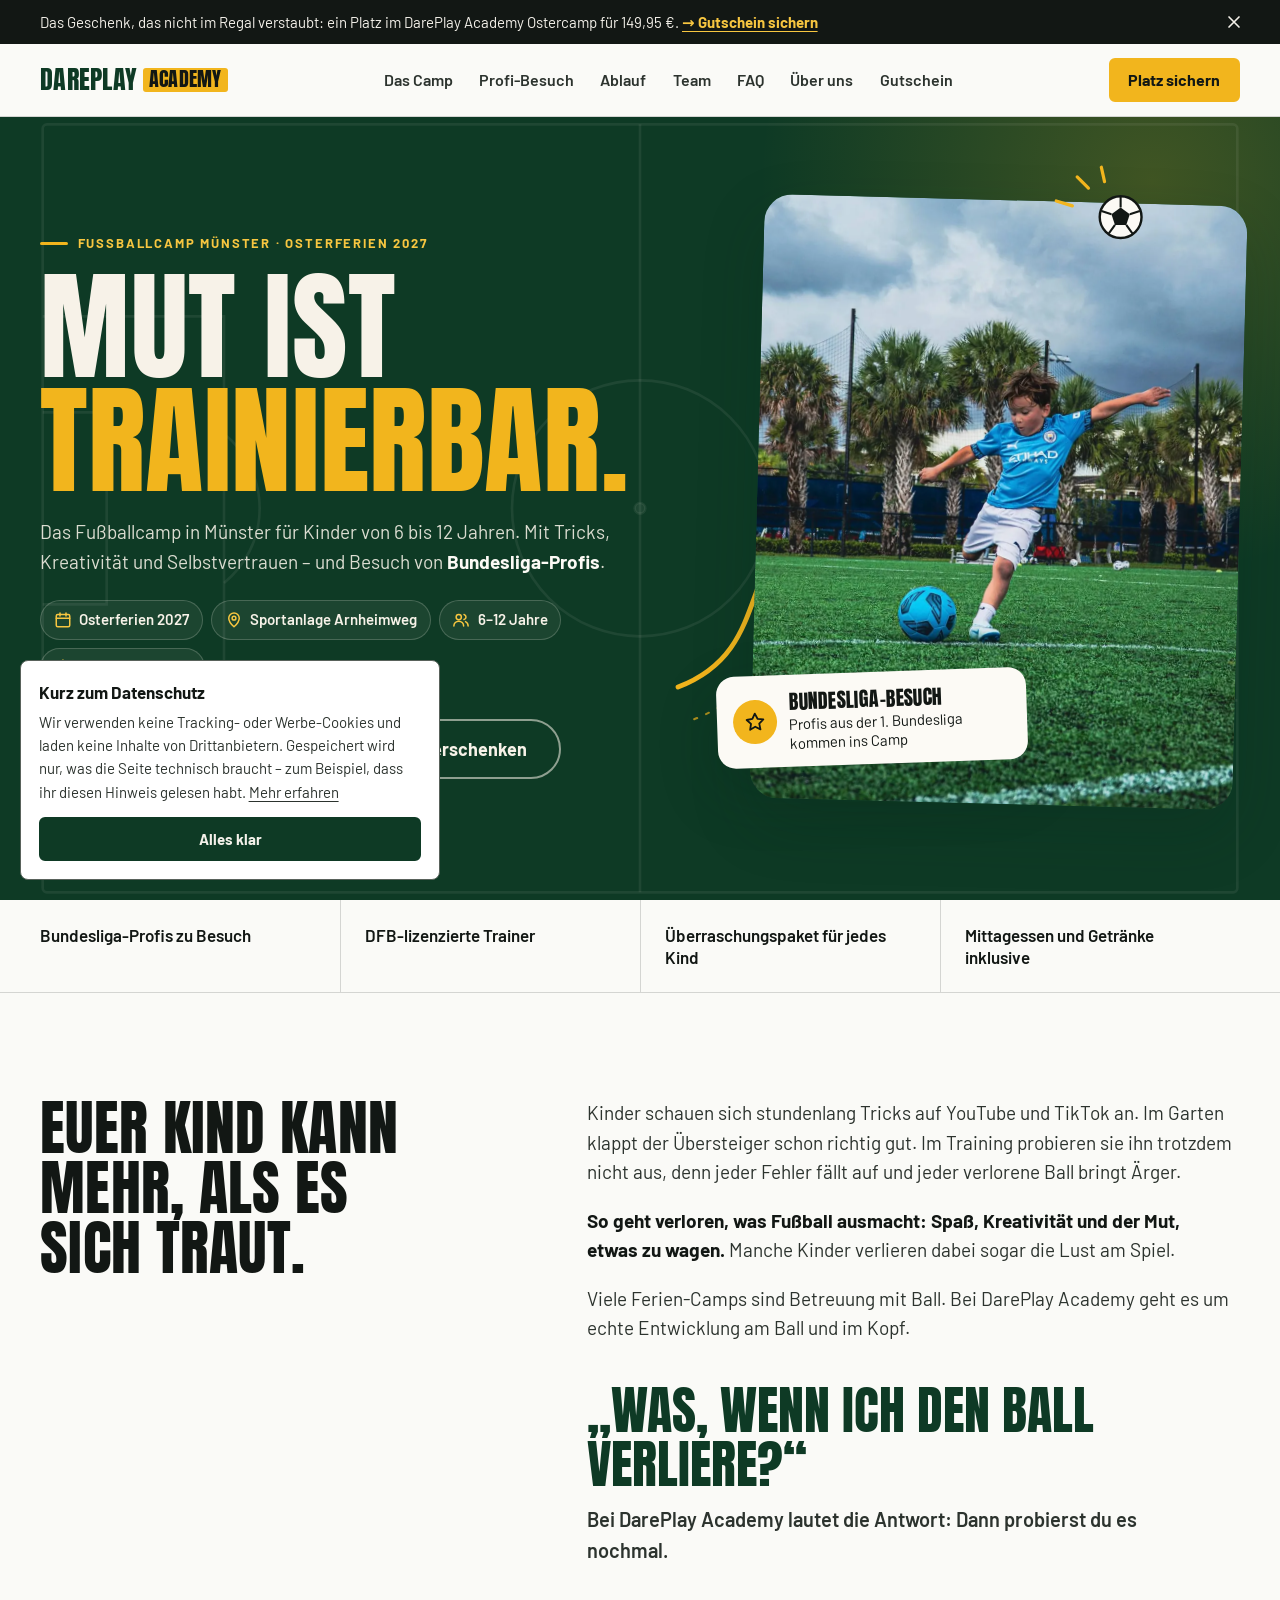
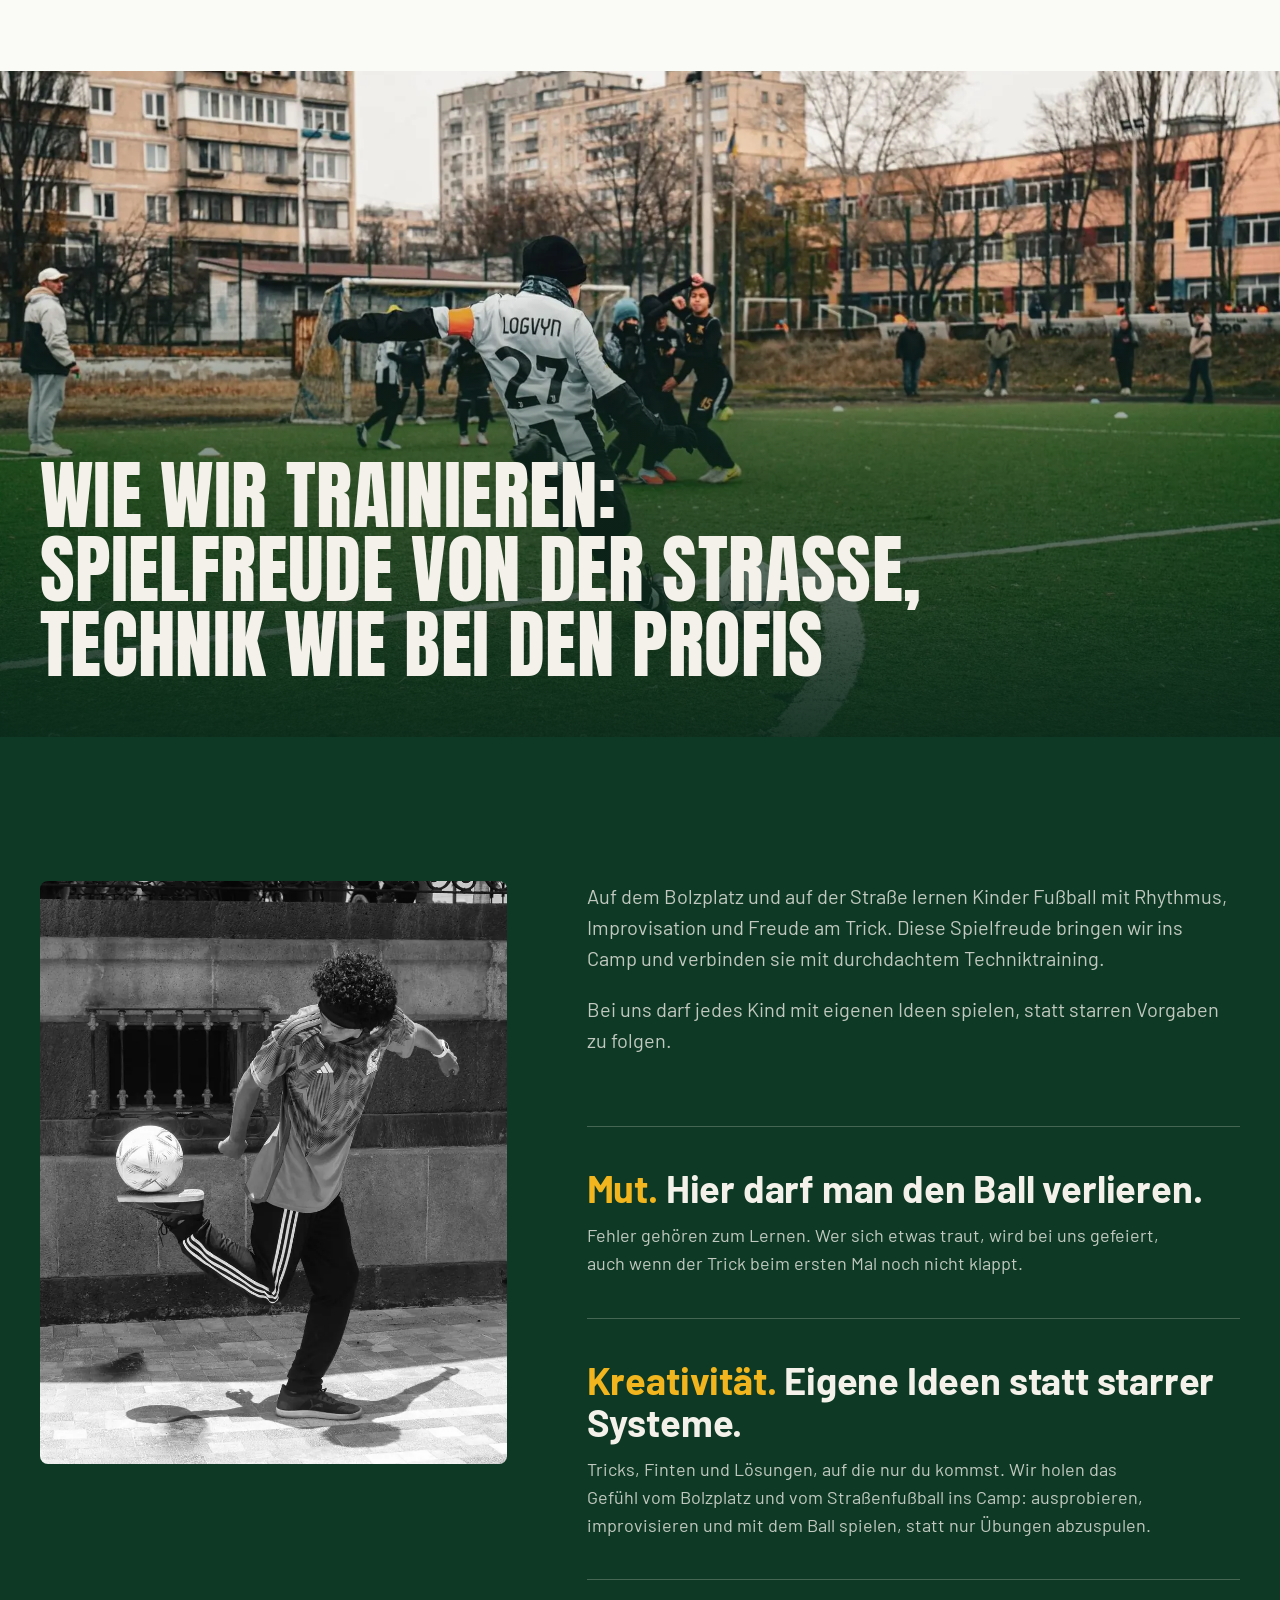
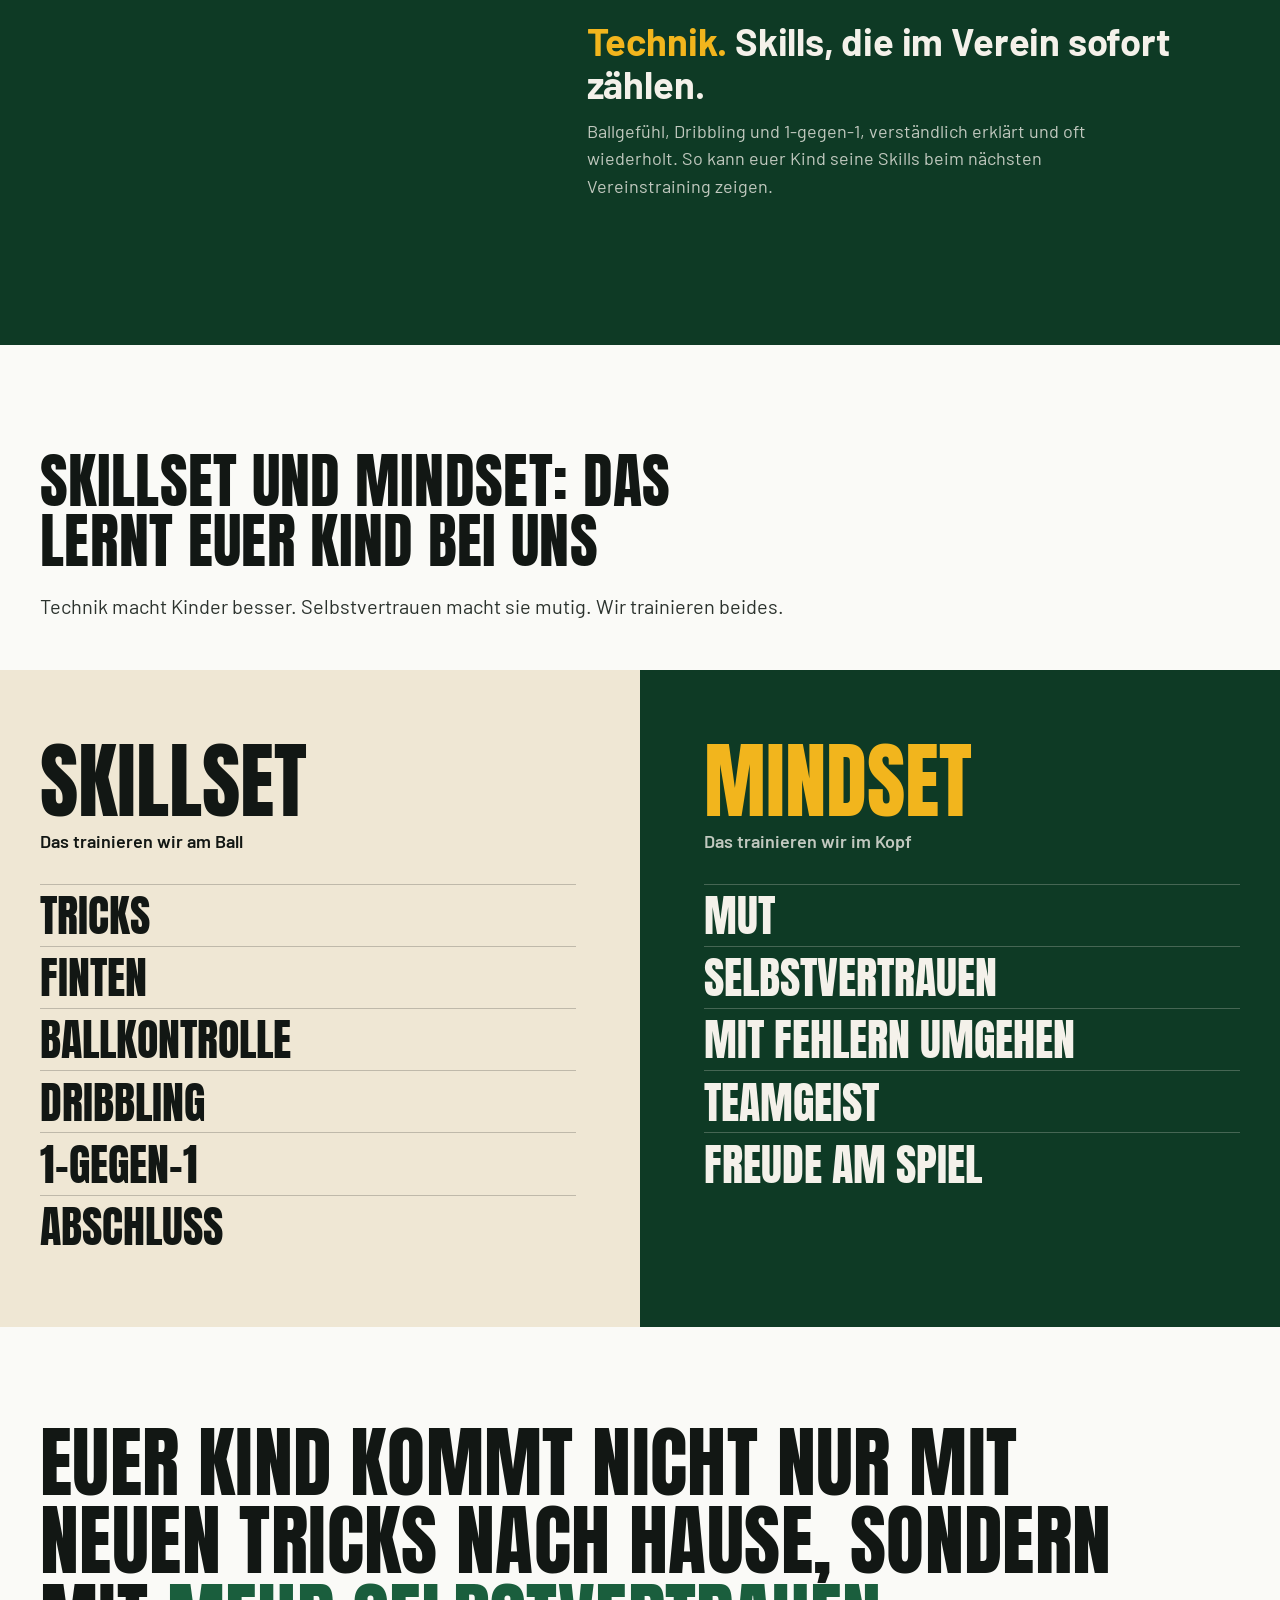
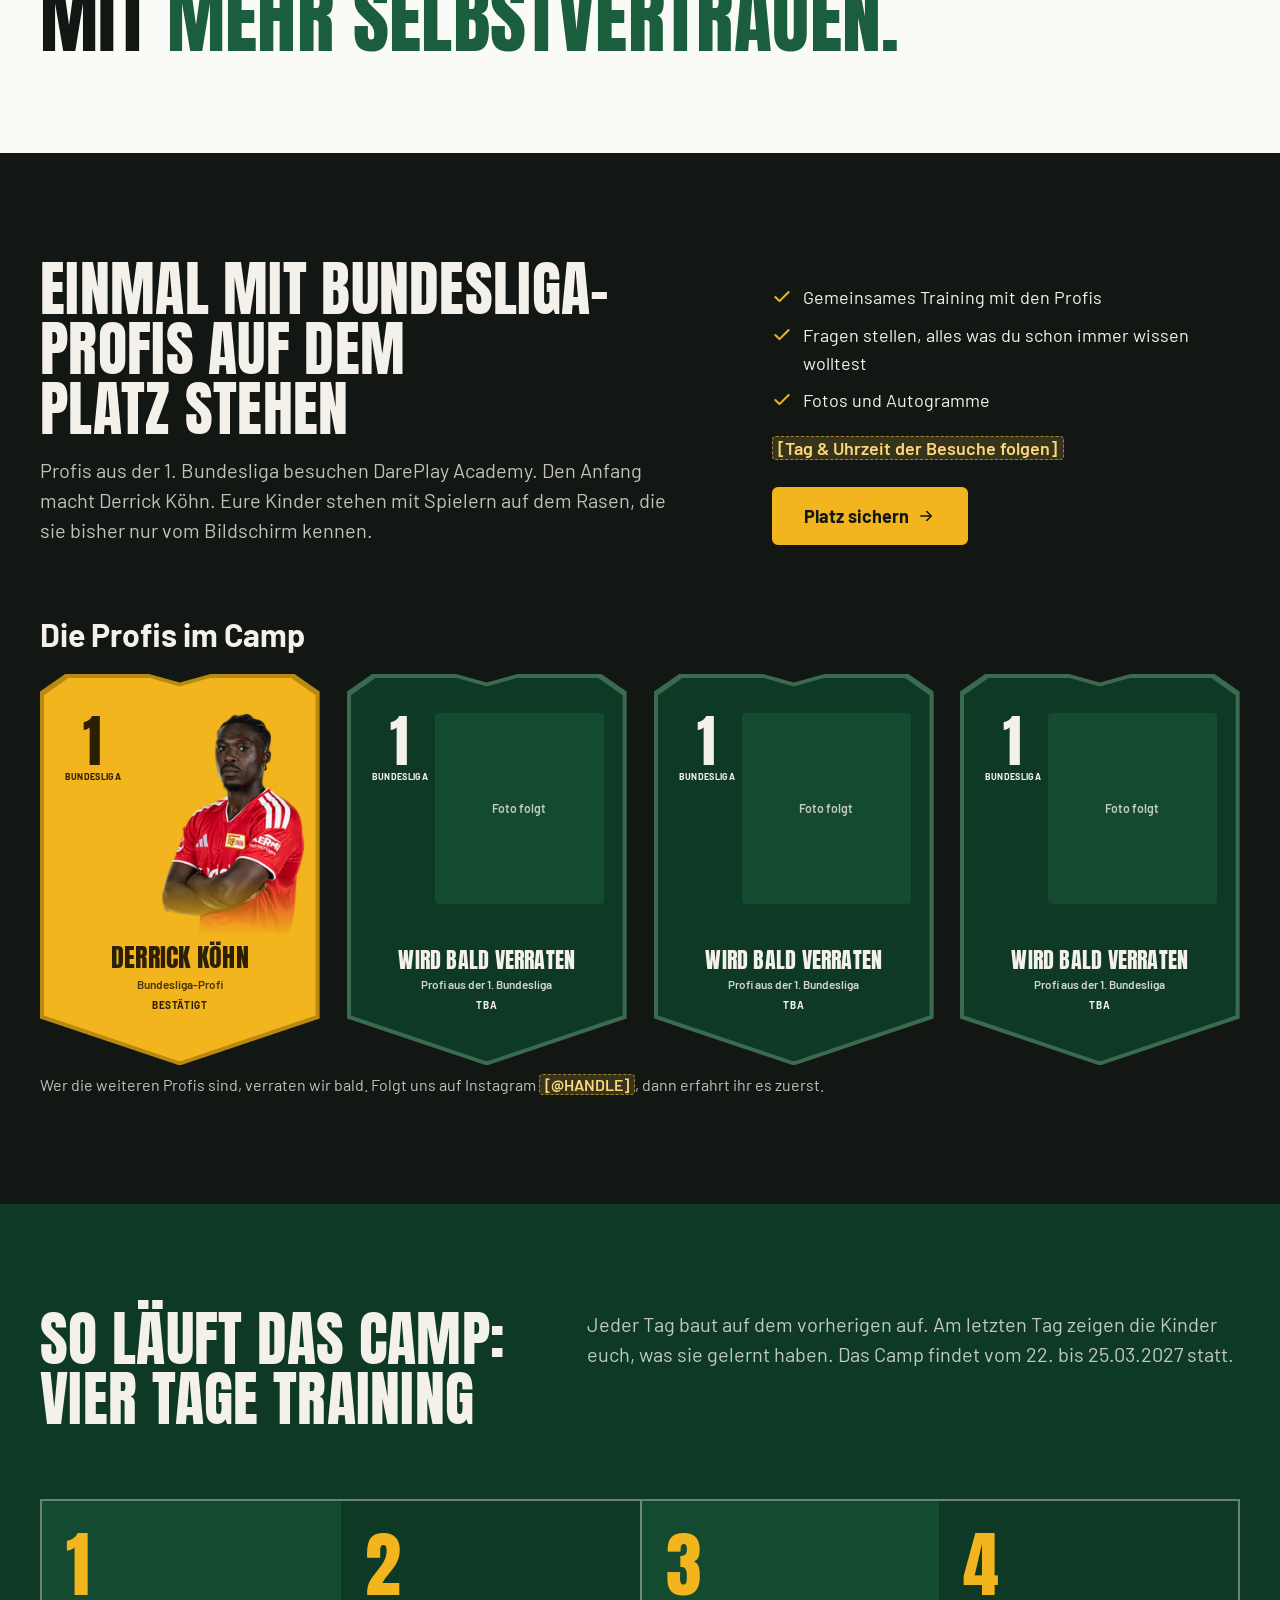
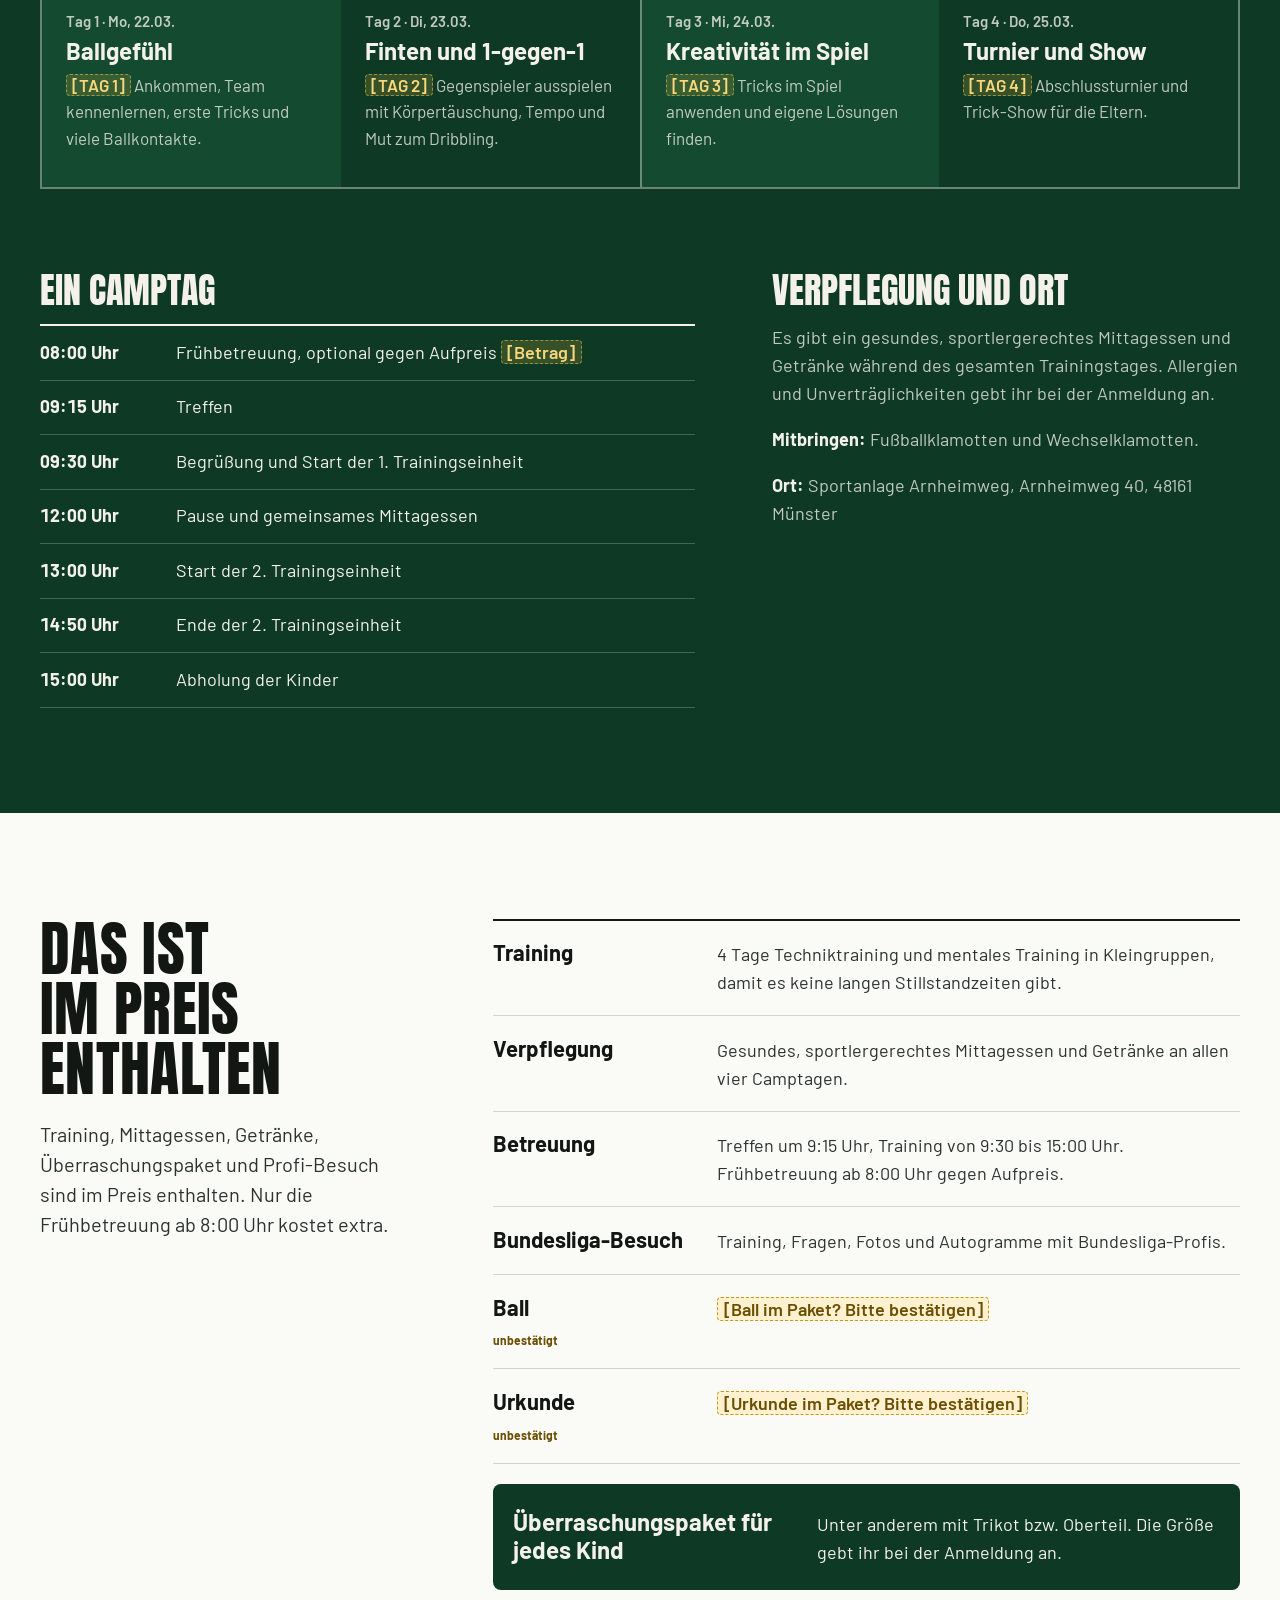
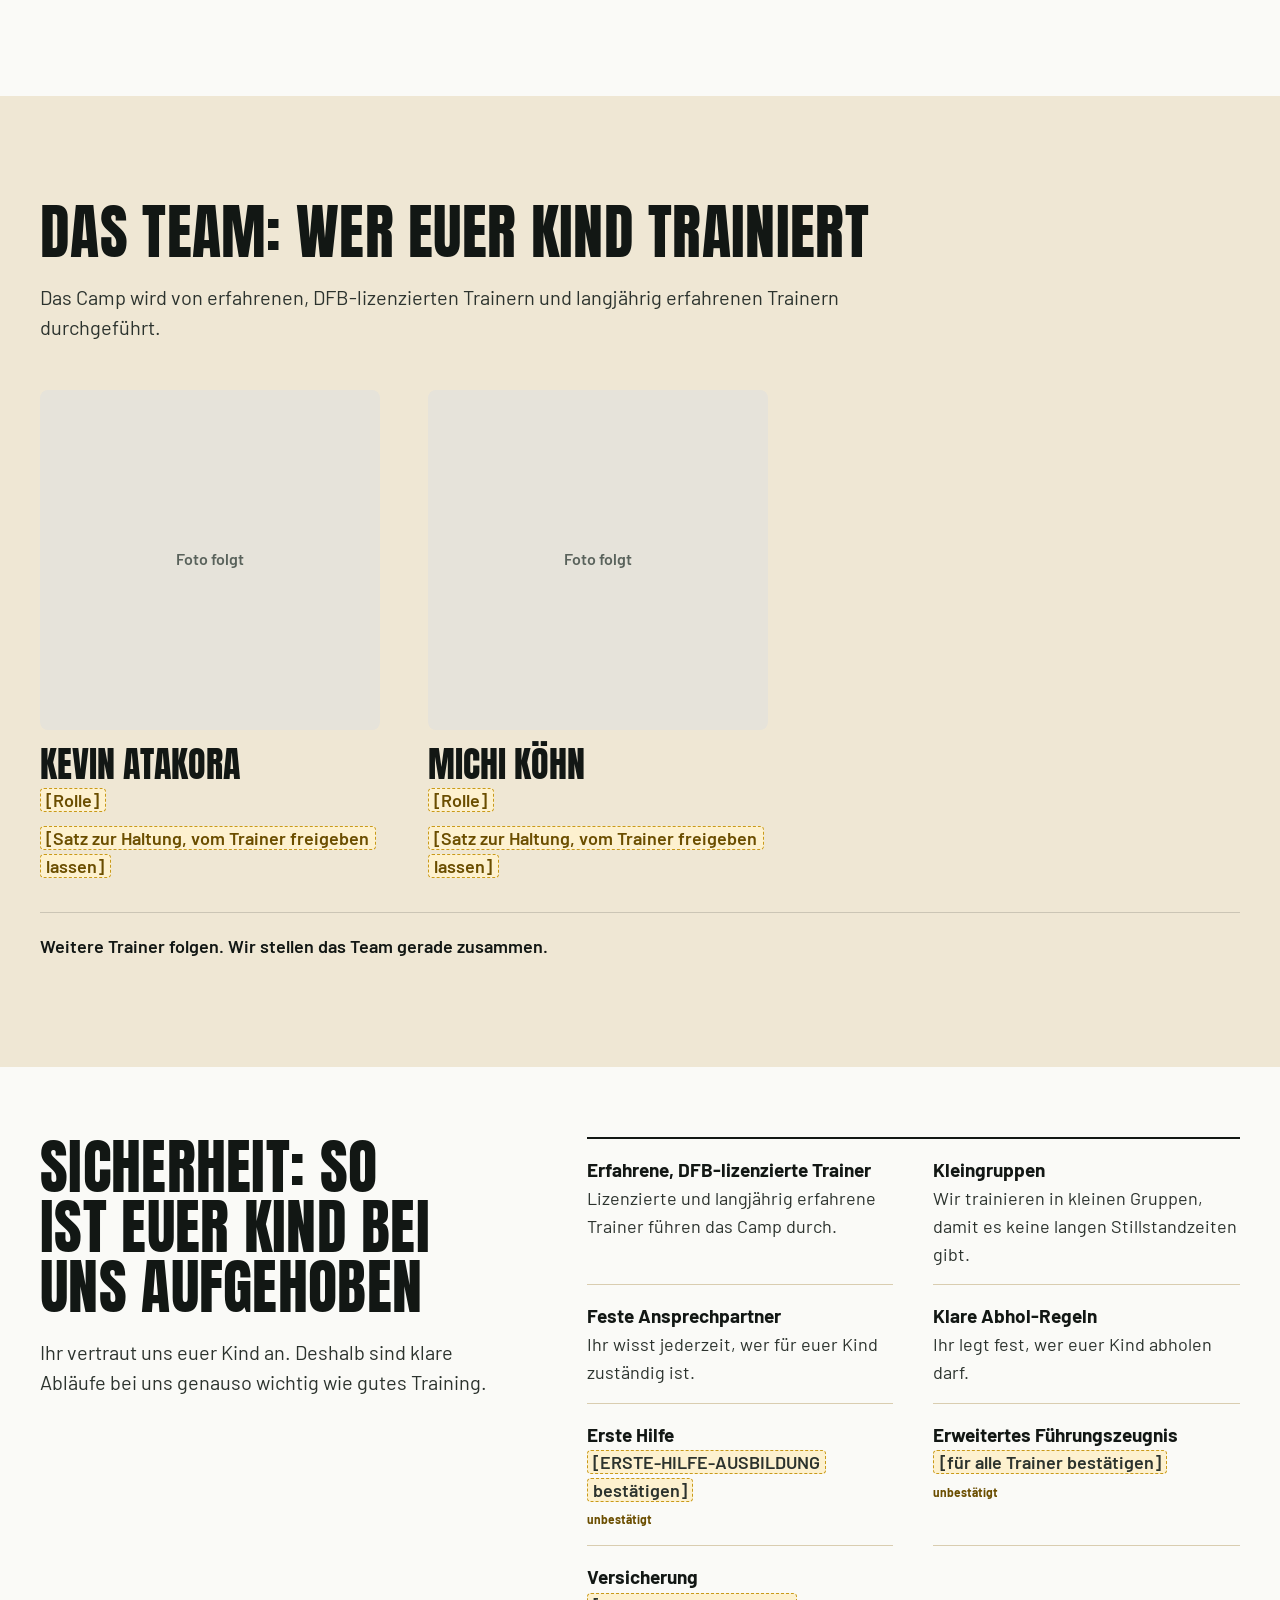
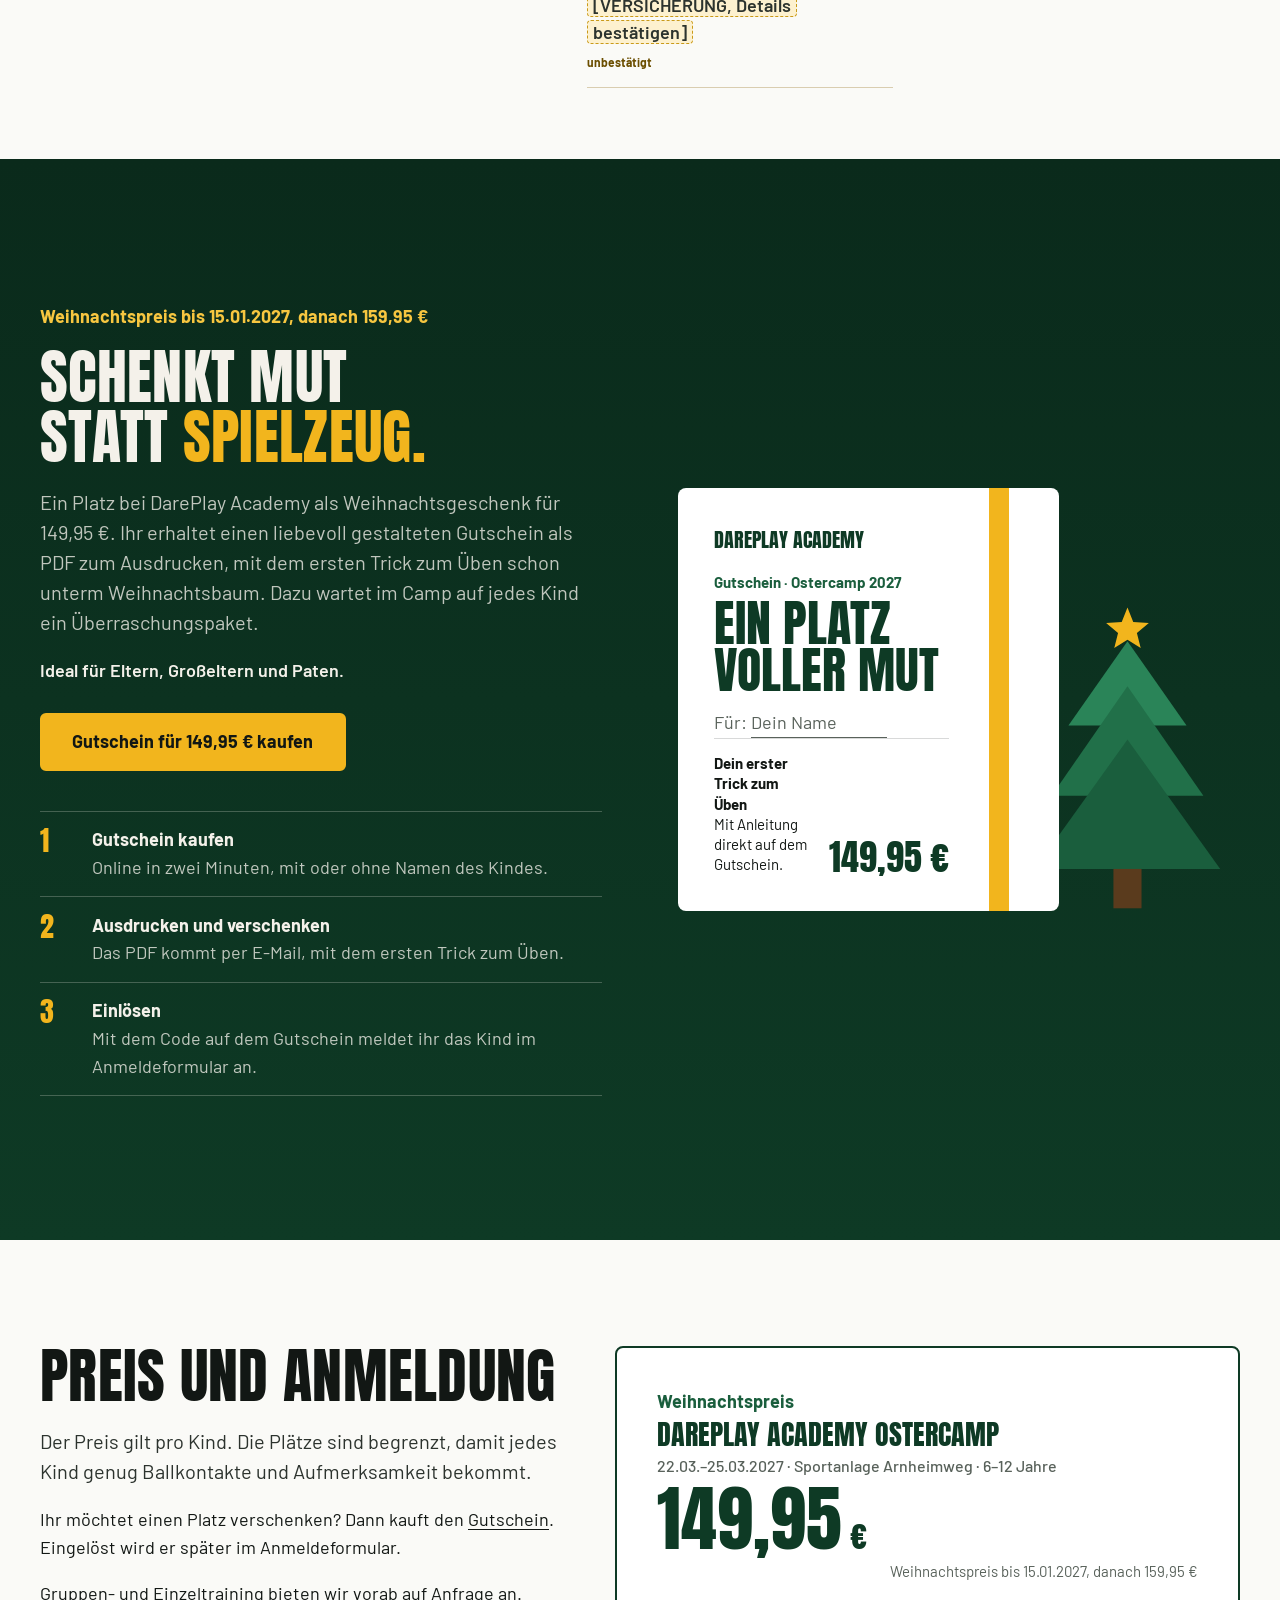
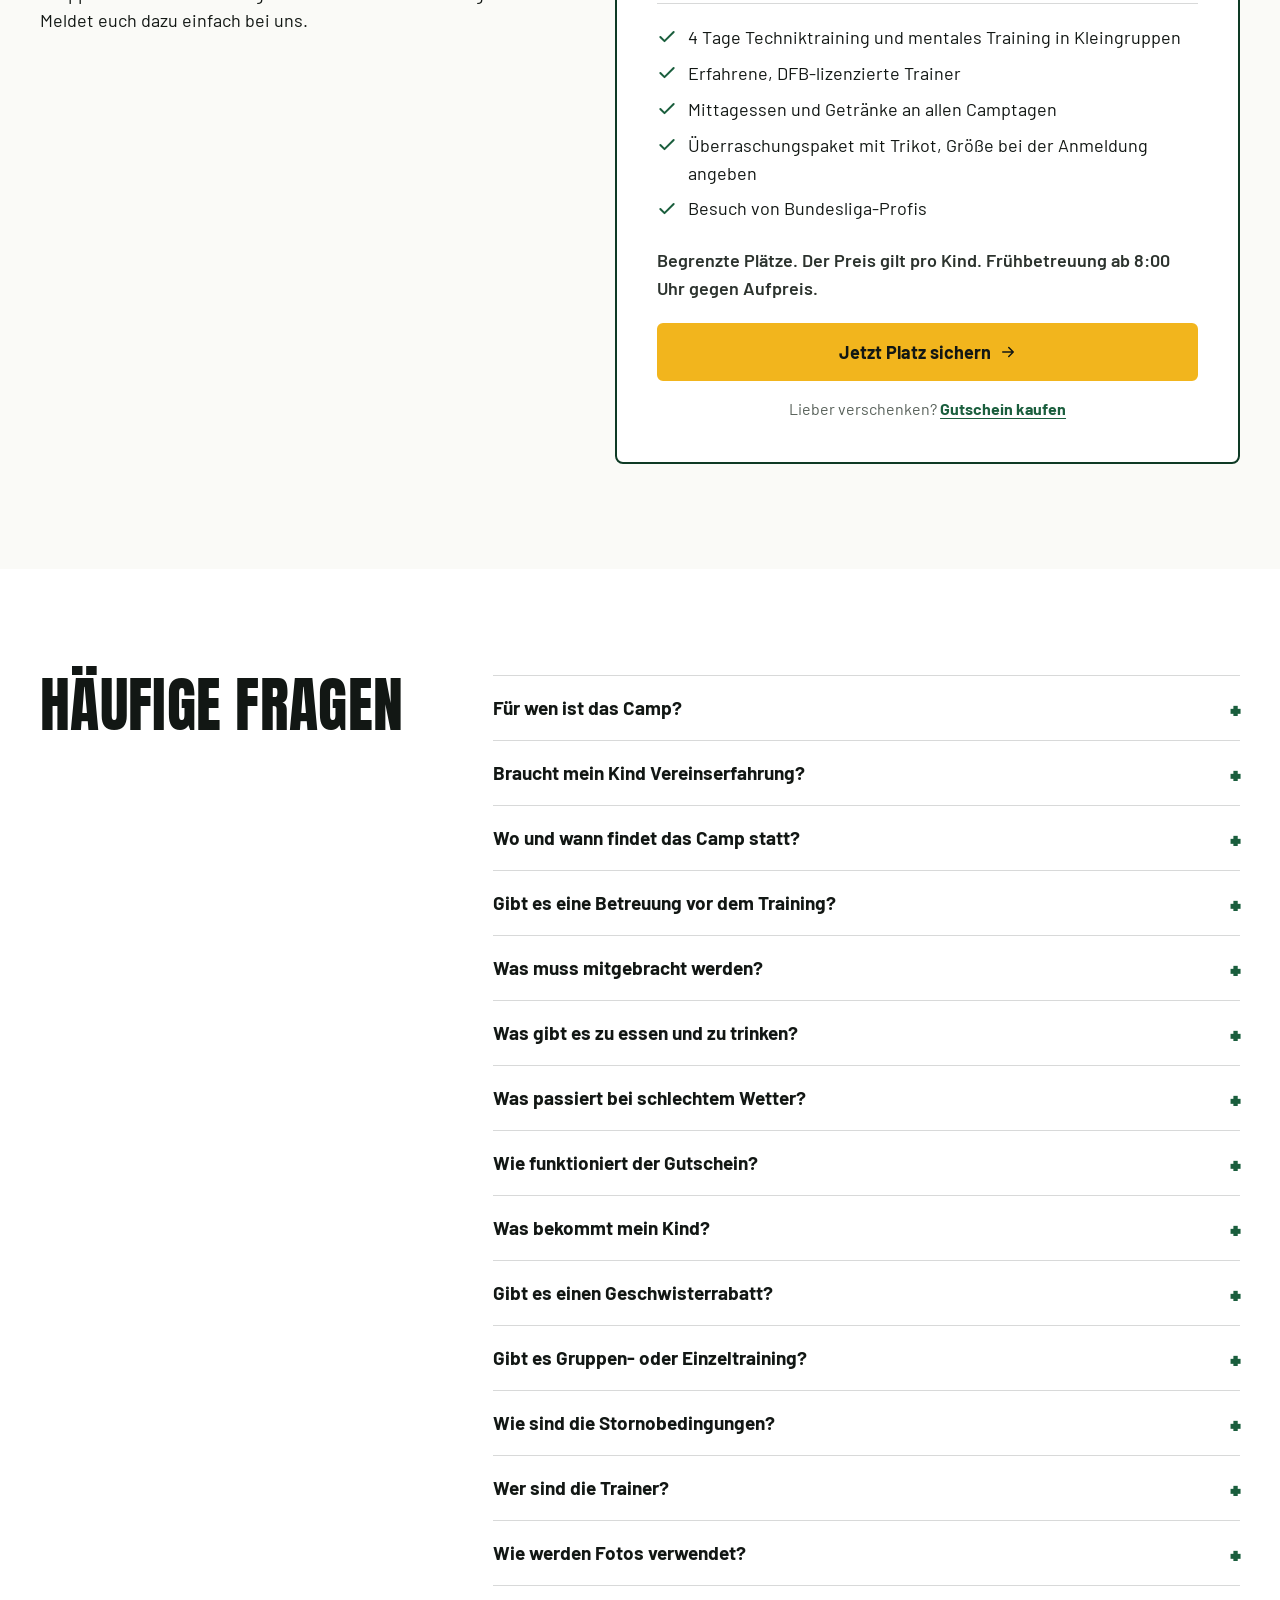
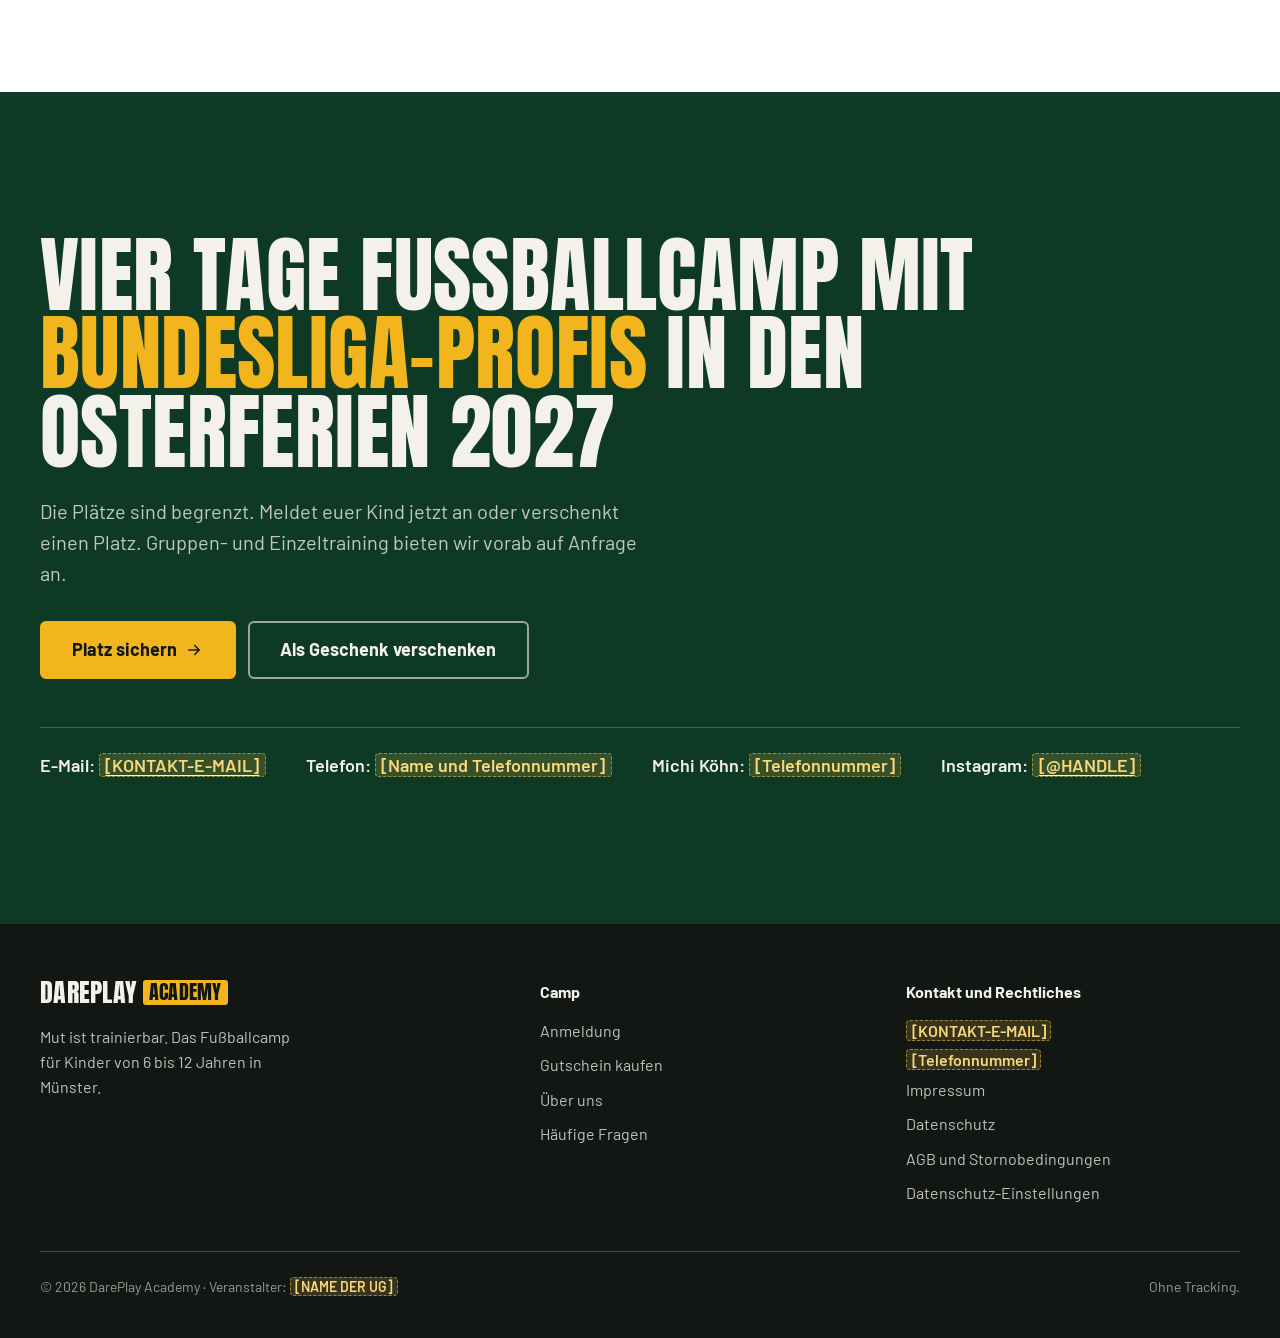
==== commit 768341e2: "Neuer Name DarePlay Academy, Camp-Daten, Preise und Inhalte vom Veranstalter - Name: DarePlay Academ" ====
--- a/index.html
+++ b/index.html
@@ -3,17 +3,17 @@
 <head>
   <meta charset="utf-8">
   <meta name="viewport" content="width=device-width, initial-scale=1, viewport-fit=cover">
-  <title>Fußballcamp Münster Ostern 2027 für Kinder von 6–12 | FREISTIL KIDS</title>
-  <meta name="description" content="FREISTIL KIDS: 4-tägiges Fußballcamp in den Osterferien 2027 beim FC Münster 05 für Kinder von 6–12. Tricks, 1-gegen-1, Mut und Selbstvertrauen, mit Besuch von Bundesliga-Profis. Jetzt Platz sichern.">
+  <title>Fußballcamp Münster Ostern 2027 für Kinder von 6–12 | DarePlay Academy</title>
+  <meta name="description" content="DarePlay Academy: 4-tägiges Fußballcamp vom 22. bis 25.03.2027 auf der Sportanlage Arnheimweg in Münster für Kinder von 6–12. Kleingruppen, DFB-lizenzierte Trainer und Besuch von Bundesliga-Profis. Weihnachtspreis 149,95 €.">
   <meta name="robots" content="index, follow">
-  <link rel="canonical" href="https://freistil-kids.example/">
+  <link rel="canonical" href="https://dareplay-academy.example/">
   <meta name="theme-color" content="#0e3a25">
   <meta property="og:type" content="website">
   <meta property="og:locale" content="de_DE">
-  <meta property="og:site_name" content="FREISTIL KIDS">
-  <meta property="og:title" content="Fußballcamp Münster Ostern 2027 für Kinder von 6–12 | FREISTIL KIDS">
-  <meta property="og:description" content="FREISTIL KIDS: 4-tägiges Fußballcamp in den Osterferien 2027 beim FC Münster 05 für Kinder von 6–12. Tricks, 1-gegen-1, Mut und Selbstvertrauen, mit Besuch von Bundesliga-Profis. Jetzt Platz sichern.">
-  <meta property="og:image" content="https://freistil-kids.example/assets/img/og-image.png">
+  <meta property="og:site_name" content="DarePlay Academy">
+  <meta property="og:title" content="Fußballcamp Münster Ostern 2027 für Kinder von 6–12 | DarePlay Academy">
+  <meta property="og:description" content="DarePlay Academy: 4-tägiges Fußballcamp vom 22. bis 25.03.2027 auf der Sportanlage Arnheimweg in Münster für Kinder von 6–12. Kleingruppen, DFB-lizenzierte Trainer und Besuch von Bundesliga-Profis. Weihnachtspreis 149,95 €.">
+  <meta property="og:image" content="https://dareplay-academy.example/assets/img/og-image.png">
   <link rel="icon" href="assets/img/favicon.svg" type="image/svg+xml">
   <link rel="apple-touch-icon" href="assets/img/apple-touch-icon.png">
   <link rel="preload" href="assets/fonts/anton-latin-400.woff2" as="font" type="font/woff2" crossorigin>
@@ -26,27 +26,28 @@
   {
     "@context": "https://schema.org",
     "@type": "Event",
-    "name": "FREISTIL KIDS Ostercamp 2027: Fußballcamp für Kinder von 6 bis 12 Jahren",
-    "description": "4-tägiges Fußballcamp in Münster mit technischem Training (Tricks, Finten, 1-gegen-1, Ballgefühl) und mentalem Training (Mut, Selbstvertrauen, mit Fehlern umgehen). Mit Besuch von Bundesliga-Profis.",
-    "startDate": "2027-03-30",
-    "endDate": "2027-04-02",
+    "name": "DarePlay Academy Ostercamp 2027: Fußballcamp für Kinder von 6 bis 12 Jahren",
+    "description": "4-tägiges Fußballcamp in Münster mit technischem Training (Tricks, Finten, 1-gegen-1, Ballgefühl) und mentalem Training (Mut, Selbstvertrauen, mit Fehlern umgehen). Mit Besuch von Bundesliga-Profis. Training in Kleingruppen.",
+    "startDate": "2027-03-22",
+    "endDate": "2027-03-25",
     "eventStatus": "https://schema.org/EventScheduled",
     "eventAttendanceMode": "https://schema.org/OfflineEventAttendanceMode",
     "inLanguage": "de",
     "location": {
       "@type": "Place",
-      "name": "Anlage des FC Münster 05",
-      "address": { "@type": "PostalAddress", "addressLocality": "Münster", "addressRegion": "NRW", "addressCountry": "DE" }
+      "name": "Sportanlage Arnheimweg",
+      "address": { "@type": "PostalAddress", "streetAddress": "Arnheimweg 40", "postalCode": "48161", "addressLocality": "Münster", "addressRegion": "NRW", "addressCountry": "DE" }
     },
     "audience": { "@type": "PeopleAudience", "suggestedMinAge": 6, "suggestedMaxAge": 12 },
     "offers": {
       "@type": "Offer",
-      "price": "149",
+      "price": "149.95",
+      "priceValidUntil": "2027-01-15",
       "priceCurrency": "EUR",
-      "url": "https://freistil-kids.example/anmeldung.html",
+      "url": "https://dareplay-academy.example/anmeldung.html",
       "availability": "https://schema.org/LimitedAvailability"
     },
-    "organizer": { "@type": "Organization", "name": "FREISTIL KIDS", "url": "https://freistil-kids.example/" }
+    "organizer": { "@type": "Organization", "name": "DarePlay Academy", "url": "https://dareplay-academy.example/" }
   }
   </script>
 </head>
@@ -66,15 +67,15 @@
 
 <div class="xmas-banner" id="xmas-banner" hidden data-xmas>
   <div class="container xmas-banner__inner">
-    <p>Das Geschenk, das nicht im Regal verstaubt: ein Platz im FREISTIL KIDS Ostercamp für 149&nbsp;€. <a href="gutschein.html">→&nbsp;Gutschein sichern</a></p>
+    <p>Das Geschenk, das nicht im Regal verstaubt: ein Platz im DarePlay Academy Ostercamp für 149,95&nbsp;€. <a href="gutschein.html">→&nbsp;Gutschein sichern</a></p>
     <button class="xmas-banner__close" type="button" aria-label="Hinweis schließen"><svg class="icon" aria-hidden="true"><use href="#i-x"/></svg></button>
   </div>
 </div>
 
 <header class="site-header">
   <div class="container site-header__inner">
-    <a class="logo" href="index.html" aria-label="FREISTIL KIDS, zur Startseite">
-      <span class="logo__word">Freistil <span class="logo__kids">Kids</span></span>
+    <a class="logo" href="index.html" aria-label="DarePlay Academy, zur Startseite">
+      <span class="logo__word">DarePlay <span class="logo__kids">Academy</span></span>
     </a>
     <nav class="nav" aria-label="Hauptnavigation">
       <ul class="nav__list">
@@ -136,7 +137,7 @@
         <p class="hero__sub reveal" data-delay="2">Das Fußballcamp in Münster für Kinder von 6 bis 12 Jahren. Mit Tricks, Kreativität und Selbstvertrauen – und Besuch von <strong>Bundesliga-Profis</strong>.</p>
         <ul class="hero__facts reveal" data-delay="2" aria-label="Das Wichtigste auf einen Blick">
           <li><svg class="icon" aria-hidden="true"><use href="#i-calendar"/></svg>Osterferien 2027</li>
-          <li><svg class="icon" aria-hidden="true"><use href="#i-pin"/></svg>FC Münster 05</li>
+          <li><svg class="icon" aria-hidden="true"><use href="#i-pin"/></svg>Sportanlage Arnheimweg</li>
           <li><svg class="icon" aria-hidden="true"><use href="#i-users"/></svg>6–12 Jahre</li>
           <li><svg class="icon" aria-hidden="true"><use href="#i-star"/></svg>begrenzte Plätze</li>
         </ul>
@@ -173,10 +174,9 @@
   <section class="trust" aria-label="Darauf könnt ihr euch verlassen">
     <ul class="container trust__list">
       <li class="trust__item">Bundesliga-Profis zu Besuch</li>
-      <li class="trust__item">Geschenk für jedes Kind</li>
-      <li class="trust__item">Trikot, Ball und Verpflegung inklusive</li>
-      <!-- Erst anzeigen, wenn bestätigt (data-pending entfernen) -->
-      <li class="trust__item" data-pending><span class="ph">[Trainer-Merkmal, z. B. „Lizenzierte Trainer“ oder „Erste-Hilfe-geschult“]</span></li>
+      <li class="trust__item">DFB-lizenzierte Trainer</li>
+      <li class="trust__item">Überraschungspaket für jedes Kind</li>
+      <li class="trust__item">Mittagessen und Getränke inklusive</li>
     </ul>
   </section>
 
@@ -187,9 +187,9 @@
       <div class="problem__text">
         <p>Kinder schauen sich stundenlang Tricks auf YouTube und TikTok an. Im Garten klappt der Übersteiger schon richtig gut. Im Training probieren sie ihn trotzdem nicht aus, denn jeder Fehler fällt auf und jeder verlorene Ball bringt Ärger.</p>
         <p><strong>So geht verloren, was Fußball ausmacht: Spaß, Kreativität und der Mut, etwas zu wagen.</strong> Manche Kinder verlieren dabei sogar die Lust am Spiel.</p>
-        <p>Viele Ferien-Camps sind Betreuung mit Ball. Bei FREISTIL KIDS geht es um echte Entwicklung am Ball und im Kopf.</p>
+        <p>Viele Ferien-Camps sind Betreuung mit Ball. Bei DarePlay Academy geht es um echte Entwicklung am Ball und im Kopf.</p>
         <p class="pullquote">„Was, wenn ich den Ball verliere?“</p>
-        <p>Bei FREISTIL KIDS lautet die Antwort: Dann probierst du es nochmal.</p>
+        <p>Bei DarePlay Academy lautet die Antwort: Dann probierst du es nochmal.</p>
       </div>
     </div>
   </section>
@@ -211,8 +211,8 @@
            alt="Schwarz-weiß-Foto: Ein junger Freestyler balanciert den Ball auf dem Fuß, sein Schatten fällt lang auf das Pflaster">
       <div>
         <div class="pillars__intro">
-          <p>Auf Bolzplätzen und Straßen in Brasilien lernen Kinder Fußball mit Rhythmus, Improvisation und Freude am Trick. Diese Spielfreude bringen wir nach Münster und verbinden sie mit durchdachtem Techniktraining.</p>
-          <p>Freistil heißt bei uns: mit eigenen Ideen spielen, statt starren Vorgaben zu folgen.</p>
+          <p>Auf dem Bolzplatz und auf der Straße lernen Kinder Fußball mit Rhythmus, Improvisation und Freude am Trick. Diese Spielfreude bringen wir ins Camp und verbinden sie mit durchdachtem Techniktraining.</p>
+          <p>Bei uns darf jedes Kind mit eigenen Ideen spielen, statt starren Vorgaben zu folgen.</p>
         </div>
         <article class="statement">
           <h3 class="h3--statement"><span class="statement__name">Mut.</span> Hier darf man den Ball verlieren.</h3>
@@ -220,7 +220,7 @@
         </article>
         <article class="statement">
           <h3 class="h3--statement"><span class="statement__name">Kreativität.</span> Eigene Ideen statt starrer Systeme.</h3>
-          <p>Tricks, Finten und Lösungen, auf die nur du kommst. Wir lassen uns vom brasilianischen Straßenfußball und seiner Ginga inspirieren, der tänzerischen, rhythmischen Bewegung mit dem Ball. Genau dafür steht „Freistil“.</p>
+          <p>Tricks, Finten und Lösungen, auf die nur du kommst. Wir holen das Gefühl vom Bolzplatz und vom Straßenfußball ins Camp: ausprobieren, improvisieren und mit dem Ball spielen, statt nur Übungen abzuspulen.</p>
         </article>
         <article class="statement">
           <h3 class="h3--statement"><span class="statement__name">Technik.</span> Skills, die im Verein sofort zählen.</h3>
@@ -263,7 +263,7 @@
       <div class="pro__head">
         <div>
           <h2 id="profi-title" class="display h2">Einmal mit Bundesliga-Profis auf dem Platz stehen</h2>
-          <p class="lead">Profis aus der 1. Bundesliga besuchen FREISTIL KIDS. Den Anfang macht Derrick Köhn. Eure Kinder stehen mit Spielern auf dem Rasen, die sie bisher nur vom Bildschirm kennen.</p>
+          <p class="lead">Profis aus der 1. Bundesliga besuchen DarePlay Academy. Den Anfang macht Derrick Köhn. Eure Kinder stehen mit Spielern auf dem Rasen, die sie bisher nur vom Bildschirm kennen.</p>
         </div>
         <div>
           <ul class="checklist">
@@ -342,33 +342,33 @@
     <div class="container">
       <div class="split split--5-7" style="margin-bottom: clamp(2rem, 1.5rem + 2vw, 3.5rem)">
         <h2 id="ablauf-title" class="display h2">So läuft das Camp: vier Tage Training</h2>
-        <p class="lead">Jeder Tag baut auf dem vorherigen auf. Am letzten Tag zeigen die Kinder euch, was sie gelernt haben. Der Termin ist vorläufig: 30.03. bis 02.04.2027.</p>
+        <p class="lead">Jeder Tag baut auf dem vorherigen auf. Am letzten Tag zeigen die Kinder euch, was sie gelernt haben. Das Camp findet vom 22. bis 25.03.2027 statt.</p>
       </div>
 
       <ol class="pitch__days reveal">
         <li class="pitch__day">
           <span class="pitch__num" aria-hidden="true">1</span>
-          <p class="pitch__date">Tag 1 · Di, 30.03.</p>
+          <p class="pitch__date">Tag 1 · Mo, 22.03.</p>
           <h3>Ballgefühl</h3>
           <p><span class="ph">[TAG 1]</span> Ankommen, Team kennenlernen, erste Tricks und viele Ballkontakte.</p>
         </li>
         <li class="pitch__day">
           <span class="pitch__num" aria-hidden="true">2</span>
-          <p class="pitch__date">Tag 2 · Mi, 31.03.</p>
+          <p class="pitch__date">Tag 2 · Di, 23.03.</p>
           <h3>Finten und 1-gegen-1</h3>
           <p><span class="ph">[TAG 2]</span> Gegenspieler ausspielen mit Körpertäuschung, Tempo und Mut zum Dribbling.</p>
         </li>
         <li class="pitch__day">
           <span class="pitch__num" aria-hidden="true">3</span>
-          <p class="pitch__date">Tag 3 · Do, 01.04.</p>
+          <p class="pitch__date">Tag 3 · Mi, 24.03.</p>
           <h3>Kreativität im Spiel</h3>
           <p><span class="ph">[TAG 3]</span> Tricks im Spiel anwenden und eigene Lösungen finden.</p>
         </li>
         <li class="pitch__day">
           <span class="pitch__num" aria-hidden="true">4</span>
-          <p class="pitch__date">Tag 4 · Fr, 02.04.</p>
+          <p class="pitch__date">Tag 4 · Do, 25.03.</p>
           <h3>Turnier und Show</h3>
-          <p><span class="ph">[TAG 4]</span> Abschlussturnier und Trick-Show für die Eltern. Jedes Kind bekommt eine Urkunde.</p>
+          <p><span class="ph">[TAG 4]</span> Abschlussturnier und Trick-Show für die Eltern.</p>
         </li>
       </ol>
 
@@ -376,17 +376,20 @@
         <div>
           <h3 class="schedule__title">Ein Camptag</h3>
           <ul class="schedule__list">
-            <li><span class="schedule__time"><span class="ph">[UHRZEIT]</span></span><span>Ankommen und Aufwärmen</span></li>
-            <li><span class="schedule__time"><span class="ph">[UHRZEIT]</span></span><span>Technik-Block mit Tricks, Finten und Ballgefühl</span></li>
-            <li><span class="schedule__time"><span class="ph">[UHRZEIT]</span></span><span>Pause mit Verpflegung</span></li>
-            <li><span class="schedule__time"><span class="ph">[UHRZEIT]</span></span><span>Spielformen, 1-gegen-1 und Mindset-Einheit</span></li>
-            <li><span class="schedule__time"><span class="ph">[UHRZEIT]</span></span><span>Abschlussspiel und Abholung</span></li>
+            <li><span class="schedule__time">08:00 Uhr</span><span>Frühbetreuung, optional gegen Aufpreis <span class="ph">[Betrag]</span></span></li>
+            <li><span class="schedule__time">09:15 Uhr</span><span>Treffen</span></li>
+            <li><span class="schedule__time">09:30 Uhr</span><span>Begrüßung und Start der 1. Trainingseinheit</span></li>
+            <li><span class="schedule__time">12:00 Uhr</span><span>Pause und gemeinsames Mittagessen</span></li>
+            <li><span class="schedule__time">13:00 Uhr</span><span>Start der 2. Trainingseinheit</span></li>
+            <li><span class="schedule__time">14:50 Uhr</span><span>Ende der 2. Trainingseinheit</span></li>
+            <li><span class="schedule__time">15:00 Uhr</span><span>Abholung der Kinder</span></li>
           </ul>
         </div>
         <div class="schedule__info">
           <h3 class="schedule__title">Verpflegung und Ort</h3>
-          <p>Für Essen und Getränke ist an allen Camptagen gesorgt: <span class="ph">[Details zur Verpflegung]</span>. Allergien und Unverträglichkeiten gebt ihr bei der Anmeldung an.</p>
-          <p>Das Camp findet auf der Anlage des FC Münster 05 statt: <span class="ph">[ADRESSE]</span></p>
+          <p>Es gibt ein gesundes, sportlergerechtes Mittagessen und Getränke während des gesamten Trainingstages. Allergien und Unverträglichkeiten gebt ihr bei der Anmeldung an.</p>
+          <p><strong>Mitbringen:</strong> Fußballklamotten und Wechselklamotten.</p>
+          <p><strong>Ort:</strong> Sportanlage Arnheimweg, Arnheimweg 40, 48161 Münster</p>
         </div>
       </div>
     </div>
@@ -397,15 +400,16 @@
     <div class="container split split--4-8">
       <div>
         <h2 id="paket-title" class="display h2">Das ist im Preis enthalten</h2>
-        <p class="lead">Trikot, Ball, Verpflegung und Profi-Besuch sind im Preis enthalten. Weitere Kosten kommen nicht dazu.</p>
+        <p class="lead">Training, Mittagessen, Getränke, Überraschungspaket und Profi-Besuch sind im Preis enthalten. Nur die Frühbetreuung ab 8:00 Uhr kostet extra.</p>
       </div>
       <ul class="rows">
-        <li class="row"><h3>Trikot</h3><p>Jedes Kind bekommt ein Trikot.</p></li>
-        <li class="row"><h3>Ball</h3><p>Jedes Kind bekommt einen Ball.</p></li>
-        <li class="row"><h3>Verpflegung</h3><p>Essen und Getränke an allen vier Camptagen.</p></li>
-        <li class="row"><h3>Urkunde</h3><p>Zum Abschluss für jedes Kind.</p></li>
+        <li class="row"><h3>Training</h3><p>4 Tage Techniktraining und mentales Training in Kleingruppen, damit es keine langen Stillstandzeiten gibt.</p></li>
+        <li class="row"><h3>Verpflegung</h3><p>Gesundes, sportlergerechtes Mittagessen und Getränke an allen vier Camptagen.</p></li>
+        <li class="row"><h3>Betreuung</h3><p>Treffen um 9:15 Uhr, Training von 9:30 bis 15:00 Uhr. Frühbetreuung ab 8:00 Uhr gegen Aufpreis.</p></li>
         <li class="row"><h3>Bundesliga-Besuch</h3><p>Training, Fragen, Fotos und Autogramme mit Bundesliga-Profis.</p></li>
-        <li class="row row--gift"><h3>Geschenk für jedes Kind</h3><p>Autogrammkarten, Tickets und mehr. <span class="ph">[Details zu den Tickets folgen]</span></p></li>
+        <li class="row" data-pending><h3>Ball</h3><p><span class="ph">[Ball im Paket? Bitte bestätigen]</span></p></li>
+        <li class="row" data-pending><h3>Urkunde</h3><p><span class="ph">[Urkunde im Paket? Bitte bestätigen]</span></p></li>
+        <li class="row row--gift"><h3>Überraschungspaket für jedes Kind</h3><p>Unter anderem mit Trikot bzw. Oberteil. Die Größe gebt ihr bei der Anmeldung an.</p></li>
       </ul>
     </div>
   </section>
@@ -414,6 +418,7 @@
   <section class="section section--sand" id="team" aria-labelledby="team-title">
     <div class="container">
       <h2 id="team-title" class="display h2">Das Team: Wer euer Kind trainiert</h2>
+      <p class="lead">Das Camp wird von erfahrenen, DFB-lizenzierten Trainern und langjährig erfahrenen Trainern durchgeführt.</p>
       <div class="team" style="margin-top: clamp(2rem, 1.5rem + 2vw, 3rem)">
         <article class="coach">
           <!-- FOTO: <img class="coach__photo" src="assets/img/kevin-atakora.webp" alt="Kevin Atakora" width="800" height="1000" loading="lazy"> -->
@@ -443,9 +448,10 @@
         <p class="lead">Ihr vertraut uns euer Kind an. Deshalb sind klare Abläufe bei uns genauso wichtig wie gutes Training.</p>
       </div>
       <ul class="safety__list">
+        <li><strong>Erfahrene, DFB-lizenzierte Trainer</strong><span>Lizenzierte und langjährig erfahrene Trainer führen das Camp durch.</span></li>
+        <li><strong>Kleingruppen</strong><span>Wir trainieren in kleinen Gruppen, damit es keine langen Stillstandzeiten gibt.</span></li>
         <li><strong>Feste Ansprechpartner</strong><span>Ihr wisst jederzeit, wer für euer Kind zuständig ist.</span></li>
         <li><strong>Klare Abhol-Regeln</strong><span>Ihr legt fest, wer euer Kind abholen darf.</span></li>
-        <li data-pending><strong>Kleine Gruppen</strong><span><span class="ph">[GRUPPENGRÖSSE, z. B. max. X Kinder pro Trainer]</span></span></li>
         <li data-pending><strong>Erste Hilfe</strong><span><span class="ph">[ERSTE-HILFE-AUSBILDUNG bestätigen]</span></span></li>
         <li data-pending><strong>Erweitertes Führungszeugnis</strong><span><span class="ph">[für alle Trainer bestätigen]</span></span></li>
         <li data-pending><strong>Versicherung</strong><span><span class="ph">[VERSICHERUNG, Details bestätigen]</span></span></li>
@@ -453,16 +459,16 @@
     </div>
   </section>
 
-  <!-- 11 · WEIHNACHTSAKTION (bis 24.12., blendet sich danach automatisch aus) -->
+  <!-- 11 · WEIHNACHTSAKTION (bis 15.01.2027, blendet sich danach automatisch aus) -->
   <section class="section xmas section--loose on-dark" id="weihnachten" aria-labelledby="xmas-title" data-xmas>
     <div class="container xmas__grid">
       <div>
-        <p class="xmas__label">Weihnachtsaktion bis 24.12.</p>
+        <p class="xmas__label">Weihnachtspreis bis 15.01.2027, danach 159,95&nbsp;€</p>
         <h2 id="xmas-title" class="display h2">Schenkt Mut statt <span class="accent">Spielzeug.</span></h2>
-        <p class="lead">Ein Platz bei FREISTIL KIDS als Weihnachtsgeschenk für 149&nbsp;€. Ihr erhaltet einen liebevoll gestalteten Gutschein als PDF zum Ausdrucken, mit dem ersten Trick zum Üben schon unterm Weihnachtsbaum. Dazu wartet im Camp auf jedes Kind ein Geschenk mit Autogrammkarten und Tickets.</p>
+        <p class="lead">Ein Platz bei DarePlay Academy als Weihnachtsgeschenk für 149,95&nbsp;€. Ihr erhaltet einen liebevoll gestalteten Gutschein als PDF zum Ausdrucken, mit dem ersten Trick zum Üben schon unterm Weihnachtsbaum. Dazu wartet im Camp auf jedes Kind ein Überraschungspaket.</p>
         <p class="xmas__for">Ideal für Eltern, Großeltern und Paten.</p>
         <div class="btn-row btn-row--stack-mobile" style="margin-top:1.75rem">
-          <a class="btn btn--primary btn--lg" href="gutschein.html">Gutschein für 149&nbsp;€ kaufen</a>
+          <a class="btn btn--primary btn--lg" href="gutschein.html">Gutschein für 149,95&nbsp;€ kaufen</a>
         </div>
         <ol class="steps">
           <li><span><strong>Gutschein kaufen</strong>Online in zwei Minuten, mit oder ohne Namen des Kindes.</span></li>
@@ -482,14 +488,14 @@
         <figure class="voucher" aria-label="Beispiel: So sieht der Gutschein aus">
           <span class="voucher__ribbon" aria-hidden="true"></span>
           <div class="voucher__content">
-            <p class="voucher__brand">Freistil Kids</p>
+            <p class="voucher__brand">DarePlay Academy</p>
             <p class="voucher__label">Gutschein · Ostercamp 2027</p>
             <p class="voucher__title">Ein Platz voller Mut</p>
             <p class="voucher__for">Für: <span>Dein Name</span></p>
           </div>
           <figcaption class="voucher__foot">
             <span><strong>Dein erster Trick zum Üben</strong>Mit Anleitung direkt auf dem Gutschein.</span>
-            <span class="voucher__price">149&nbsp;€</span>
+            <span class="voucher__price">149,95&nbsp;€</span>
           </figcaption>
         </figure>
       </div>
@@ -505,32 +511,32 @@
           <h2 id="preis-title" class="display h2">Preis und Anmeldung</h2>
           <p class="lead">Der Preis gilt pro Kind. Die Plätze sind begrenzt, damit jedes Kind genug Ballkontakte und Aufmerksamkeit bekommt.</p>
           <p>Ihr möchtet einen Platz verschenken? Dann kauft den <a href="gutschein.html">Gutschein</a>. Eingelöst wird er später im Anmeldeformular.</p>
+          <p>Gruppen- und Einzeltraining bieten wir vorab auf Anfrage an. Meldet euch dazu einfach bei uns.</p>
         </div>
 
         <div class="price-card reveal" data-hide-sticky>
-          <p class="price-card__label" data-xmas>Weihnachtsangebot</p>
+          <p class="price-card__label" data-xmas>Weihnachtspreis</p>
           <div class="price-card__head">
             <div>
-              <h3 class="price-card__name">FREISTIL KIDS Ostercamp</h3>
-              <p class="price-card__dates">30.03.–02.04.2027 (vorläufig) · FC Münster 05 · 6–12 Jahre</p>
+              <h3 class="price-card__name">DarePlay Academy Ostercamp</h3>
+              <p class="price-card__dates">22.03.–25.03.2027 · Sportanlage Arnheimweg · 6–12 Jahre</p>
             </div>
             <p class="price">
-              <span data-xmas>149<small>&nbsp;€</small></span>
-              <span data-after-xmas><span class="ph">[REGULÄRER PREIS]</span></span>
+              <span data-xmas>149,95<small>&nbsp;€</small></span>
+              <span data-after-xmas>159,95<small>&nbsp;€</small></span>
             </p>
-            <p class="price-card__regular" data-xmas>Regulärer Preis: <span class="ph">[REGULÄRER PREIS]</span></p>
+            <p class="price-card__regular" data-xmas>Weihnachtspreis bis 15.01.2027, danach 159,95&nbsp;€</p>
           </div>
           <ul class="checklist">
-            <li><svg class="icon" aria-hidden="true"><use href="#i-check"/></svg>4 Tage Techniktraining und mentales Training</li>
-            <li><svg class="icon" aria-hidden="true"><use href="#i-check"/></svg>Trikot und Ball</li>
-            <li><svg class="icon" aria-hidden="true"><use href="#i-check"/></svg>Verpflegung an allen Camptagen</li>
-            <li><svg class="icon" aria-hidden="true"><use href="#i-check"/></svg>Urkunde zum Abschluss</li>
+            <li><svg class="icon" aria-hidden="true"><use href="#i-check"/></svg>4 Tage Techniktraining und mentales Training in Kleingruppen</li>
+            <li><svg class="icon" aria-hidden="true"><use href="#i-check"/></svg>Erfahrene, DFB-lizenzierte Trainer</li>
+            <li><svg class="icon" aria-hidden="true"><use href="#i-check"/></svg>Mittagessen und Getränke an allen Camptagen</li>
+            <li><svg class="icon" aria-hidden="true"><use href="#i-check"/></svg>Überraschungspaket mit Trikot, Größe bei der Anmeldung angeben</li>
             <li><svg class="icon" aria-hidden="true"><use href="#i-check"/></svg>Besuch von Bundesliga-Profis</li>
-            <li><svg class="icon" aria-hidden="true"><use href="#i-check"/></svg>Geschenk für jedes Kind: Autogrammkarten, Tickets und mehr</li>
           </ul>
           <!-- Erscheint nur, wenn in config.js eine echte, aktuelle Zahl steht -->
           <p class="spots" data-free-spots hidden>Noch <span data-free-spots-num></span> Plätze frei</p>
-          <p class="price-card__note">Begrenzte Plätze. Der Preis gilt pro Kind.</p>
+          <p class="price-card__note">Begrenzte Plätze. Der Preis gilt pro Kind. Frühbetreuung ab 8:00 Uhr gegen Aufpreis.</p>
           <a class="btn btn--primary btn--lg btn--block" href="anmeldung.html" data-waitlist-label="Auf die Warteliste"><span data-label>Jetzt Platz sichern</span><svg class="icon" aria-hidden="true"><use href="#i-arrow"/></svg></a>
           <p class="price-card__alt">Lieber verschenken? <a href="gutschein.html">Gutschein kaufen</a></p>
         </div>
@@ -555,28 +561,33 @@
       <div class="faq">
         <details>
           <summary>Für wen ist das Camp?</summary>
-          <div class="faq__body"><p>Für alle Mädchen und Jungen von 6 bis 12 Jahren, die Lust auf Fußball haben, vom Anfänger bis zum Vereinskind. <span class="ph">[Gruppeneinteilung, z. B. nach Alter und Können, bitte bestätigen]</span></p></div>
+          <div class="faq__body"><p>Für Anfänger und für fußballbegeisterte, motivierte Mädchen und Jungen von 6 bis 12 Jahren.</p></div>
         </details>
         <details>
           <summary>Braucht mein Kind Vereinserfahrung?</summary>
-          <div class="faq__body"><p>Nein. Ob Vereinsspieler oder Bolzplatz-Talent: Wichtig ist die Lust am Ball. Gerade Kinder, die sich bisher wenig zutrauen, profitieren davon, dass bei uns Fehler ausdrücklich erlaubt sind.</p></div>
-        </details>
-        <details>
-          <summary>Wo genau findet das Camp statt?</summary>
-          <div class="faq__body"><p>Auf der Anlage des FC Münster 05: <span class="ph">[ADRESSE]</span>. Die Camp-Zeiten sind <span class="ph">[UHRZEITEN]</span>. Hinweise zu Anfahrt und Parken: <span class="ph">[ANFAHRT &amp; PARKEN]</span>.</p></div>
+          <div class="faq__body"><p>Nein. Das Camp ist für Anfänger genauso gedacht wie für Kinder, die schon im Verein spielen. Wichtig ist die Lust am Ball. Gerade Kinder, die sich bisher wenig zutrauen, profitieren davon, dass bei uns Fehler ausdrücklich erlaubt sind.</p></div>
+        </details>
+        <details>
+          <summary>Wo und wann findet das Camp statt?</summary>
+          <div class="faq__body"><p>Vom 22. bis 25.03.2027 auf der Sportanlage Arnheimweg, Arnheimweg 40, 48161 Münster. Treffen ist um 9:15 Uhr, das Training beginnt um 9:30 Uhr und endet um 15:00 Uhr. Hinweise zu Anfahrt und Parken: <span class="ph">[ANFAHRT &amp; PARKEN]</span>.</p></div>
+        </details>
+        <details>
+          <summary>Gibt es eine Betreuung vor dem Training?</summary>
+          <div class="faq__body"><p>Ja. Eine Frühbetreuung ist ab 8:00 Uhr gegen Aufpreis möglich (<span class="ph">[Betrag]</span>). Den Wunsch gebt ihr bei der Anmeldung an.</p></div>
         </details>
         <details>
           <summary>Was muss mitgebracht werden?</summary>
           <div class="faq__body">
             <ul>
-              <li>Fußballschuhe <span class="ph">[passend zum Platzbelag, bestätigen]</span></li>
-              <li>Schienbeinschoner</li>
-              <li>Trinkflasche</li>
-              <li>Wetterfeste Kleidung und Wechselsachen</li>
-              <li>Sonnencreme, wenn die Sonne scheint</li>
+              <li>Fußballklamotten</li>
+              <li>Wechselklamotten</li>
             </ul>
-            <p>Trikot und Ball bekommt euer Kind von uns. Eine vollständige Packliste schicken wir euch vor dem Camp.</p>
+            <p>Mittagessen und Getränke bekommt euer Kind von uns. Das Überraschungspaket mit Trikot bzw. Oberteil gibt es ebenfalls von uns. Die Größe gebt ihr bei der Anmeldung an.</p>
           </div>
+        </details>
+        <details>
+          <summary>Was gibt es zu essen und zu trinken?</summary>
+          <div class="faq__body"><p>Ein gesundes, sportlergerechtes Mittagessen und Getränke während des gesamten Trainingstages. Allergien und Unverträglichkeiten gebt ihr bei der Anmeldung an.</p></div>
         </details>
         <details>
           <summary>Was passiert bei schlechtem Wetter?</summary>
@@ -584,15 +595,19 @@
         </details>
         <details>
           <summary>Wie funktioniert der Gutschein?</summary>
-          <div class="faq__body"><p>Ihr kauft den Gutschein online für 149&nbsp;€ und bekommt ihn als PDF per E-Mail. Ihr könnt ihn ausdrucken und verschenken. Er enthält den ersten Trick zum Üben. Auf dem Gutschein steht ein persönlicher Code. Damit meldet ihr das Kind später im <a href="anmeldung.html">Anmeldeformular</a> an. Den Namen des Kindes müsst ihr beim Kauf nicht angeben. <span class="ph">[Gültigkeit des Gutscheins]</span></p></div>
-        </details>
-        <details>
-          <summary>Was bekommt mein Kind geschenkt?</summary>
-          <div class="faq__body"><p>Jedes Kind bekommt im Camp ein Geschenk, unter anderem mit Autogrammkarten und Tickets. <span class="ph">[Details zu den Tickets folgen]</span> Trikot, Ball und Urkunde gehören außerdem fest zum Paket.</p></div>
+          <div class="faq__body"><p>Ihr kauft den Gutschein online und bekommt ihn als PDF per E-Mail. Der Weihnachtspreis beträgt 149,95&nbsp;€ bis zum 15.01.2027, danach 159,95&nbsp;€. Ihr könnt den Gutschein ausdrucken und verschenken. Er enthält den ersten Trick zum Üben. Auf dem Gutschein steht ein persönlicher Code. Damit meldet ihr das Kind später im <a href="anmeldung.html">Anmeldeformular</a> an. Den Namen des Kindes müsst ihr beim Kauf nicht angeben. <span class="ph">[Gültigkeit des Gutscheins]</span></p></div>
+        </details>
+        <details>
+          <summary>Was bekommt mein Kind?</summary>
+          <div class="faq__body"><p>Jedes Kind bekommt ein Überraschungspaket, unter anderem mit Trikot bzw. Oberteil. Die Größe gebt ihr bei der Anmeldung an. Dazu kommen Mittagessen und Getränke an allen Camptagen und der Besuch der Bundesliga-Profis.</p></div>
         </details>
         <details>
           <summary>Gibt es einen Geschwisterrabatt?</summary>
-          <div class="faq__body"><p>Nein. Der Preis von 149&nbsp;€ gilt pro Kind. Dafür ist alles inklusive und es gibt keine versteckten Kosten.</p></div>
+          <div class="faq__body"><p>Nein. Der Preis gilt pro Kind. Dafür sind Training, Mittagessen, Getränke und Überraschungspaket enthalten.</p></div>
+        </details>
+        <details>
+          <summary>Gibt es Gruppen- oder Einzeltraining?</summary>
+          <div class="faq__body"><p>Ja, auf Anfrage und vorab vor dem Camp. Schreibt oder ruft uns an: <span class="ph">[KONTAKT-E-MAIL]</span>, <span class="ph">[TELEFONNUMMER]</span>.</p></div>
         </details>
         <details>
           <summary>Wie sind die Stornobedingungen?</summary>
@@ -600,7 +615,7 @@
         </details>
         <details>
           <summary>Wer sind die Trainer?</summary>
-          <div class="faq__body"><p>Das Camp leiten Kevin Atakora und Michi Köhn, weitere Trainer folgen. <span class="ph">[Qualifikationen der Trainer ergänzen]</span> Mehr über uns findet ihr auf der Seite <a href="ueber-uns.html">Über uns</a>.</p></div>
+          <div class="faq__body"><p>Das Camp wird von erfahrenen, DFB-lizenzierten Trainern und langjährig erfahrenen Trainern durchgeführt. Mit dabei sind Kevin Atakora und Michi Köhn. Mehr über uns findet ihr auf der Seite <a href="ueber-uns.html">Über uns</a>.</p></div>
         </details>
         <details>
           <summary>Wie werden Fotos verwendet?</summary>
@@ -614,13 +629,15 @@
   <section class="section section--loose final on-dark" aria-labelledby="final-title">
     <div class="container">
       <h2 id="final-title" class="display final__title">Vier Tage Fußballcamp mit <span class="accent">Bundesliga-Profis</span> in den Osterferien 2027</h2>
-      <p class="final__sub">Die Plätze sind begrenzt. Meldet euer Kind jetzt an oder verschenkt einen Platz.</p>
+      <p class="final__sub">Die Plätze sind begrenzt. Meldet euer Kind jetzt an oder verschenkt einen Platz. Gruppen- und Einzeltraining bieten wir vorab auf Anfrage an.</p>
       <div class="btn-row btn-row--stack-mobile">
         <a class="btn btn--primary btn--lg" href="anmeldung.html" data-waitlist-label="Auf die Warteliste"><span data-label>Platz sichern</span><svg class="icon" aria-hidden="true"><use href="#i-arrow"/></svg></a>
         <a class="btn btn--secondary btn--lg" href="gutschein.html">Als Geschenk verschenken</a>
       </div>
       <p class="final__contact">
-        <span>E-Mail: <a href="mailto:kontakt@freistil-kids.example"><span class="ph">[KONTAKT-E-MAIL]</span></a></span>
+        <span>E-Mail: <a href="mailto:kontakt@dareplay-academy.example"><span class="ph">[KONTAKT-E-MAIL]</span></a></span>
+        <span>Telefon: <span class="ph">[Name und Telefonnummer]</span></span>
+        <span>Michi Köhn: <span class="ph">[Telefonnummer]</span></span>
         <span>Instagram: <a href="https://www.instagram.com/" rel="noopener"><span class="ph">[@HANDLE]</span></a></span>
       </p>
     </div>
@@ -632,8 +649,8 @@
   <div class="container">
     <div class="footer__grid">
       <div>
-        <a class="logo" href="index.html" aria-label="FREISTIL KIDS, zur Startseite">
-      <span class="logo__word">Freistil <span class="logo__kids">Kids</span></span>
+        <a class="logo" href="index.html" aria-label="DarePlay Academy, zur Startseite">
+      <span class="logo__word">DarePlay <span class="logo__kids">Academy</span></span>
     </a>
         <p class="footer__claim">Mut ist trainierbar. Das Fußballcamp für Kinder von 6 bis 12 Jahren in Münster.</p>
       </div>
@@ -649,7 +666,8 @@
       <div>
         <p class="footer__title">Kontakt und Rechtliches</p>
         <ul class="footer__links">
-          <li><a href="mailto:kontakt@freistil-kids.example"><span class="ph">[KONTAKT-E-MAIL]</span></a></li>
+          <li><a href="mailto:kontakt@dareplay-academy.example"><span class="ph">[KONTAKT-E-MAIL]</span></a></li>
+          <li><span class="ph">[Telefonnummer]</span></li>
           <li><a href="impressum.html">Impressum</a></li>
           <li><a href="datenschutz.html">Datenschutz</a></li>
           <li><a href="agb.html">AGB und Stornobedingungen</a></li>
@@ -658,13 +676,13 @@
       </div>
     </div>
     <div class="footer__bottom">
-      <span>© <span data-year>2026</span> FREISTIL KIDS · Veranstalter: <span class="ph">[NAME DER UG]</span></span>
+      <span>© <span data-year>2026</span> DarePlay Academy · Veranstalter: <span class="ph">[NAME DER UG]</span></span>
       <span>Ohne Tracking.</span>
     </div>
   </div>
 </footer>
 <div class="sticky-cta" aria-label="Schnell buchen">
-  <a class="btn btn--primary" href="anmeldung.html" data-waitlist-label="Auf die Warteliste"><span data-label>Platz sichern</span><span data-xmas>&nbsp;· 149&nbsp;€</span></a>
+  <a class="btn btn--primary" href="anmeldung.html" data-waitlist-label="Auf die Warteliste"><span data-label>Platz sichern</span><span data-xmas>&nbsp;· 149,95&nbsp;€</span></a>
   <a class="btn btn--secondary" href="gutschein.html" data-xmas>Gutschein</a>
 </div>
 </body>
--- a/assets/css/styles.css
+++ b/assets/css/styles.css
@@ -1,5 +1,5 @@
 /* ==========================================================================
-   FREISTIL KIDS – Design-System (v2)
+   DarePlay Academy – Design-System (v2)
    Mobile first · Schriften lokal · flache Flächen, wenig Dekoration
    Regeln: Radius max. 8px, Buttons 6px, Rahmen ODER Schatten (hier: Rahmen),
    kein Glass, kein Glow, kein Hover-Hüpfen, Bewegung nur bei Fotos/Hauptblöcken.
@@ -633,7 +633,7 @@
 .fieldset legend, .fieldset__title { display: block; width: 100%; font-family: var(--font-display); font-weight: 400; text-transform: uppercase; font-size: 1.625rem; line-height: 1.1; color: var(--green-900); padding: 0 0 0.6rem; margin-bottom: 1.1rem; border-bottom: 2px solid var(--ink-900); }
 .fields { display: grid; gap: 1.1rem; }
 @media (min-width: 600px) { .fields--2 { grid-template-columns: 1fr 1fr; } }
-.field { display: grid; gap: 0.4rem; }
+.field { display: grid; gap: 0.4rem; align-content: start; }
 .field label, .field .field__label { font-weight: 700; font-size: 1rem; }
 .field .opt { font-weight: 500; color: var(--ink-500); }
 .field__hint { font-size: 0.9375rem; color: var(--ink-500); margin: 0; }
@@ -710,3 +710,6 @@
 
 /* Einspaltige Listen (Vergleich auf Über uns) */
 .defs--plain li { display: block; }
+
+.schedule__info strong { color: var(--on-dark); }
+@media (min-width: 640px) { .row--gift { grid-template-columns: 17rem 1fr; } }
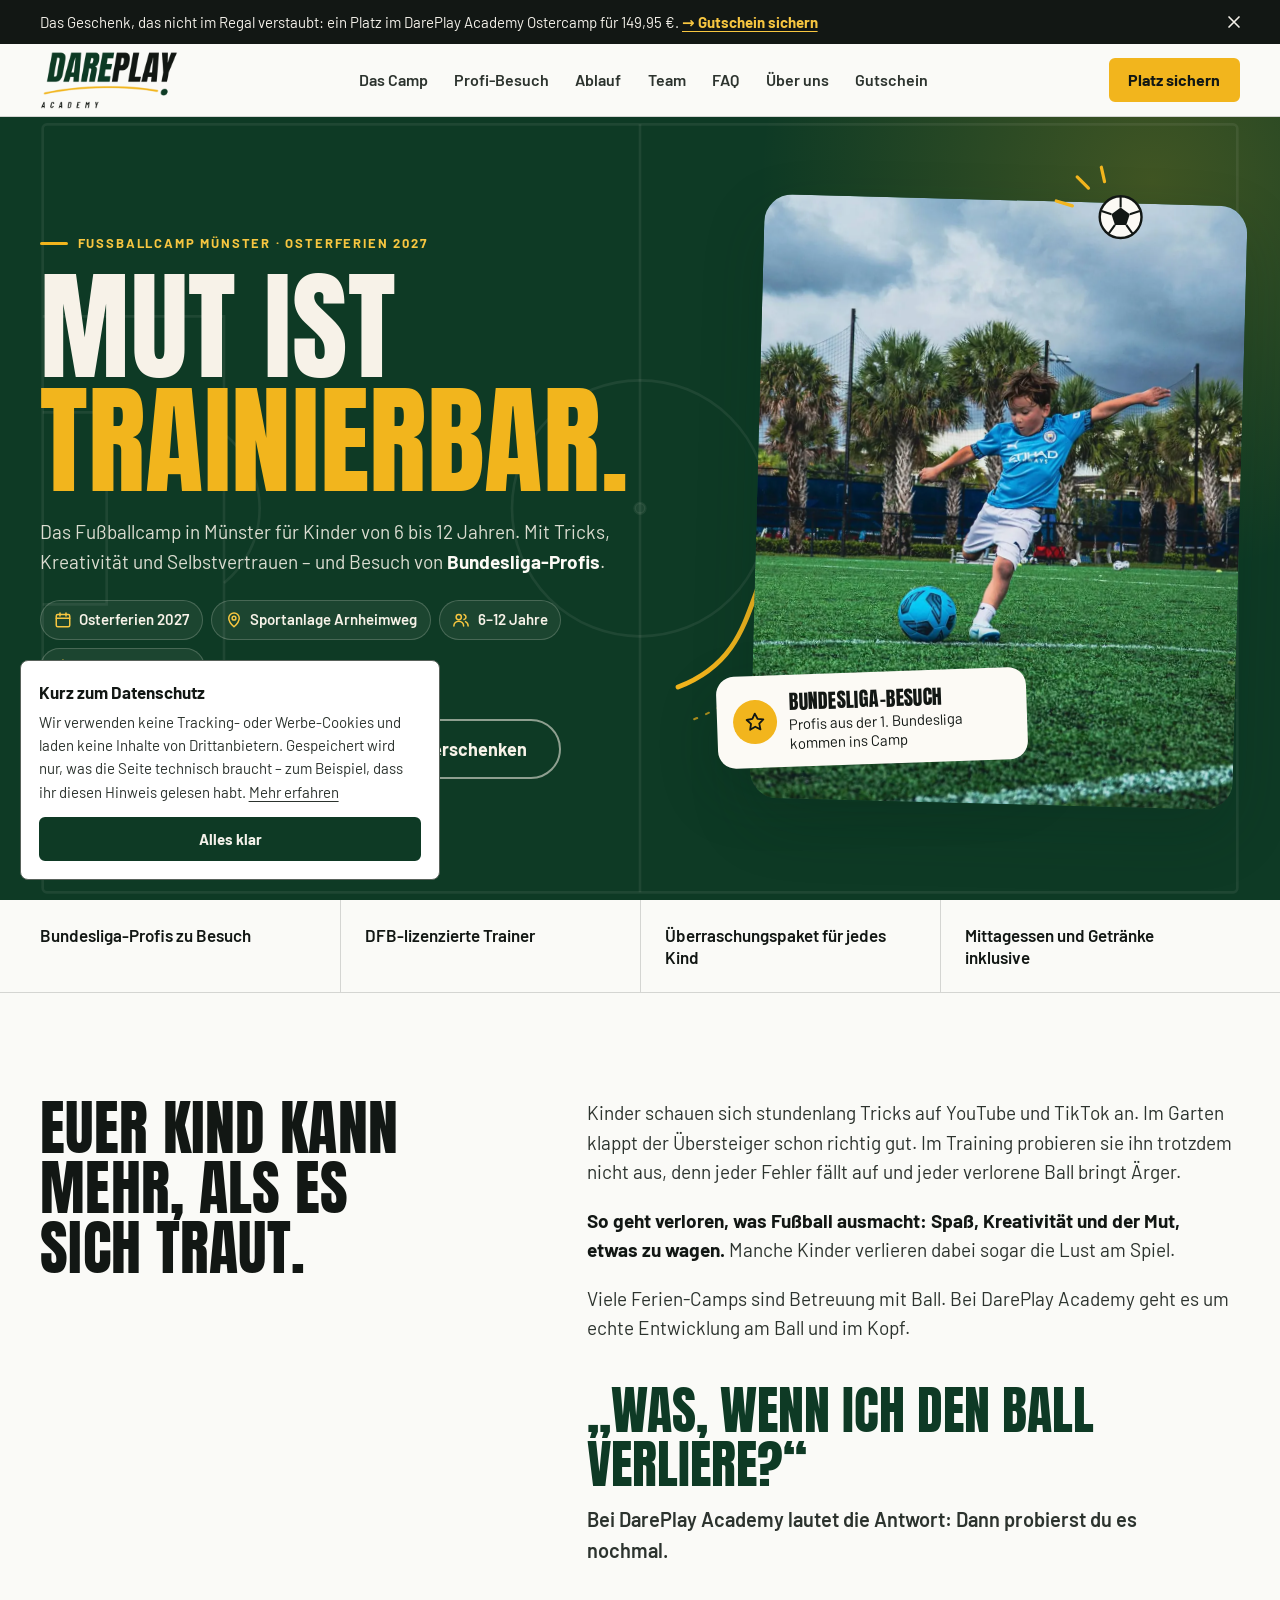
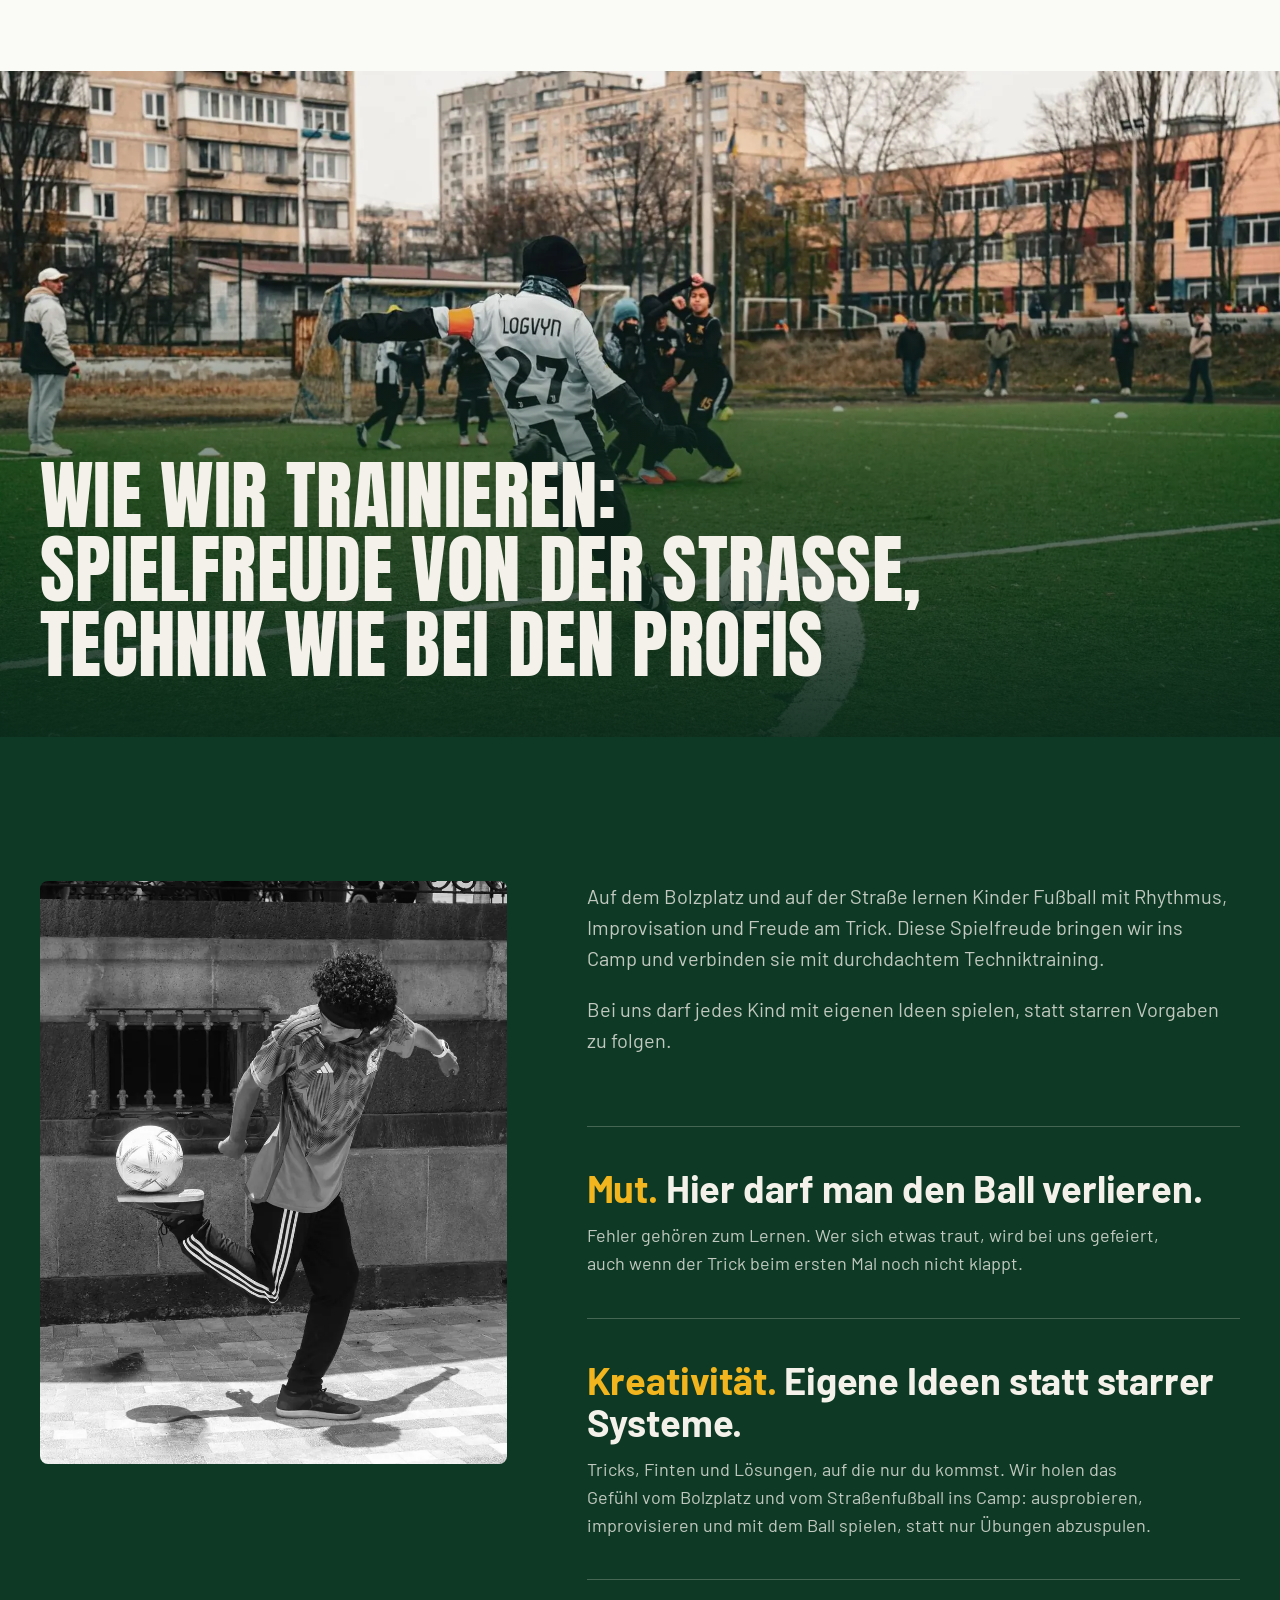
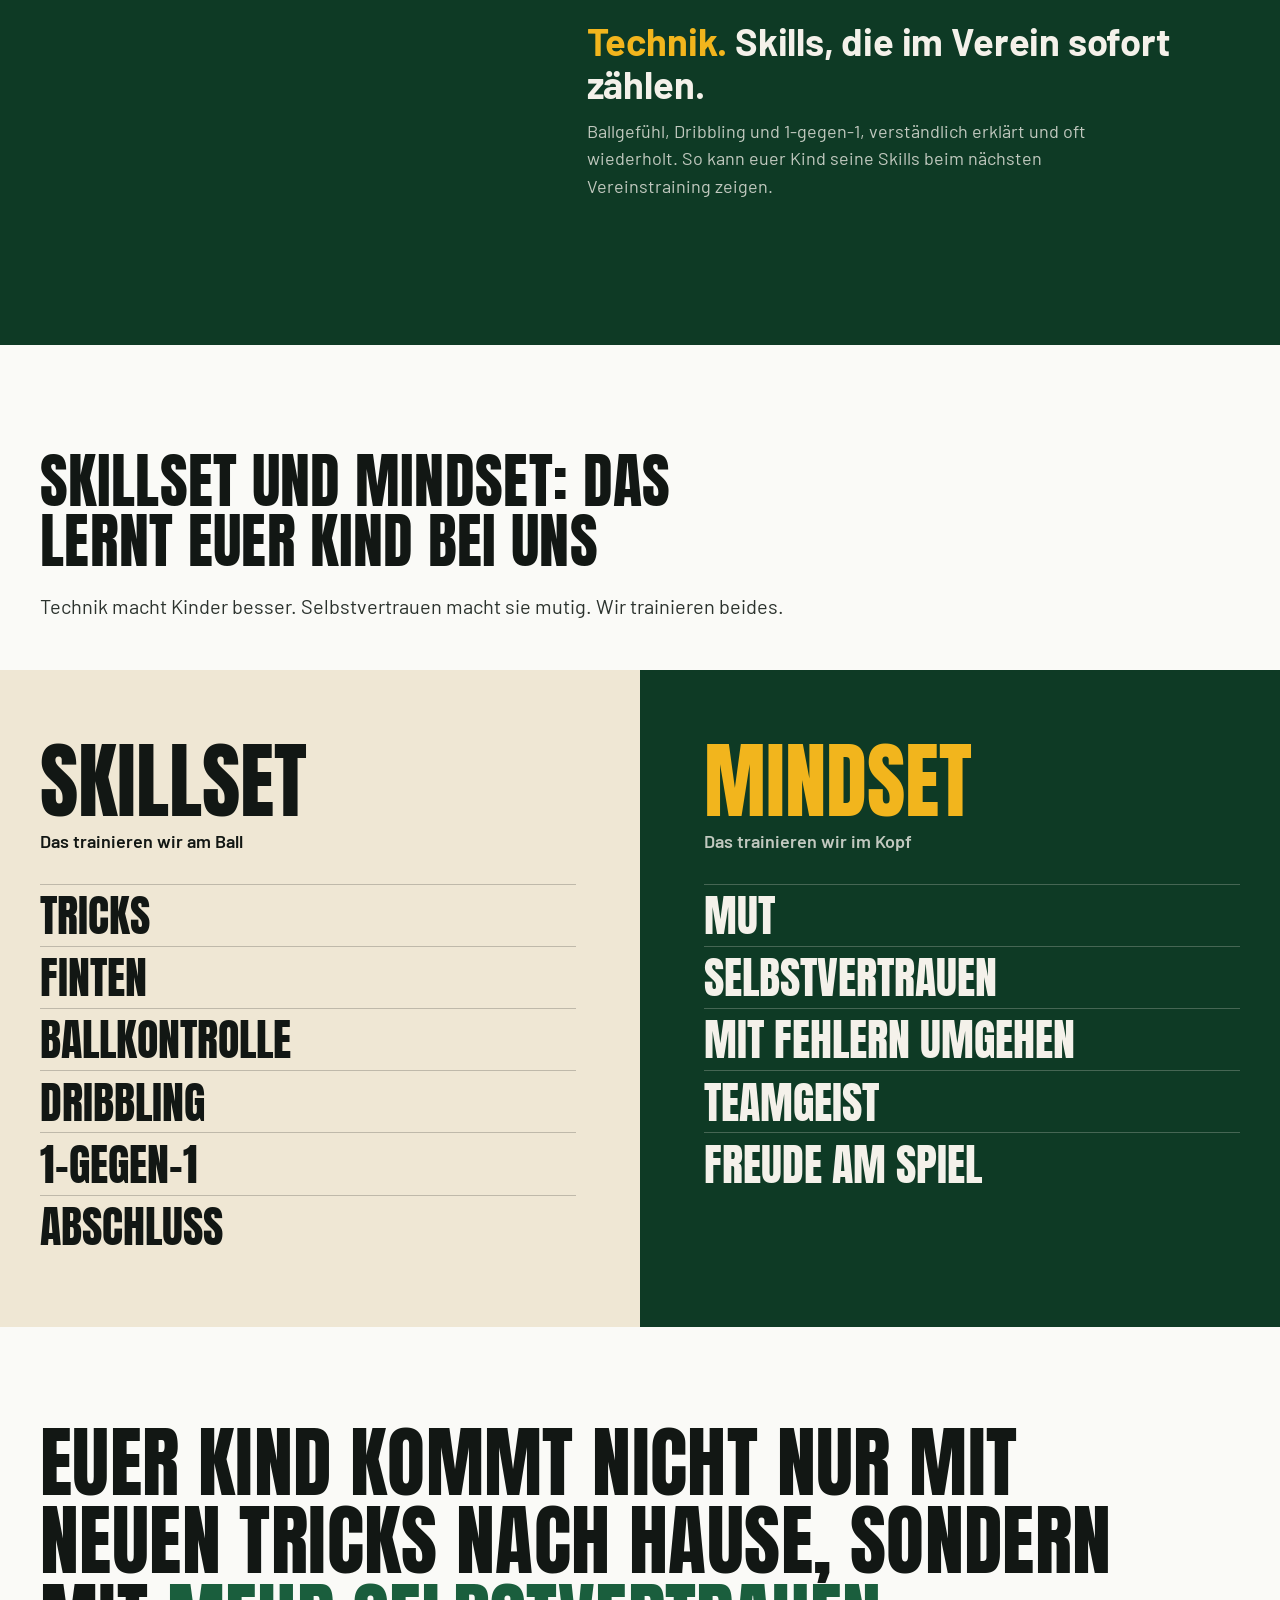
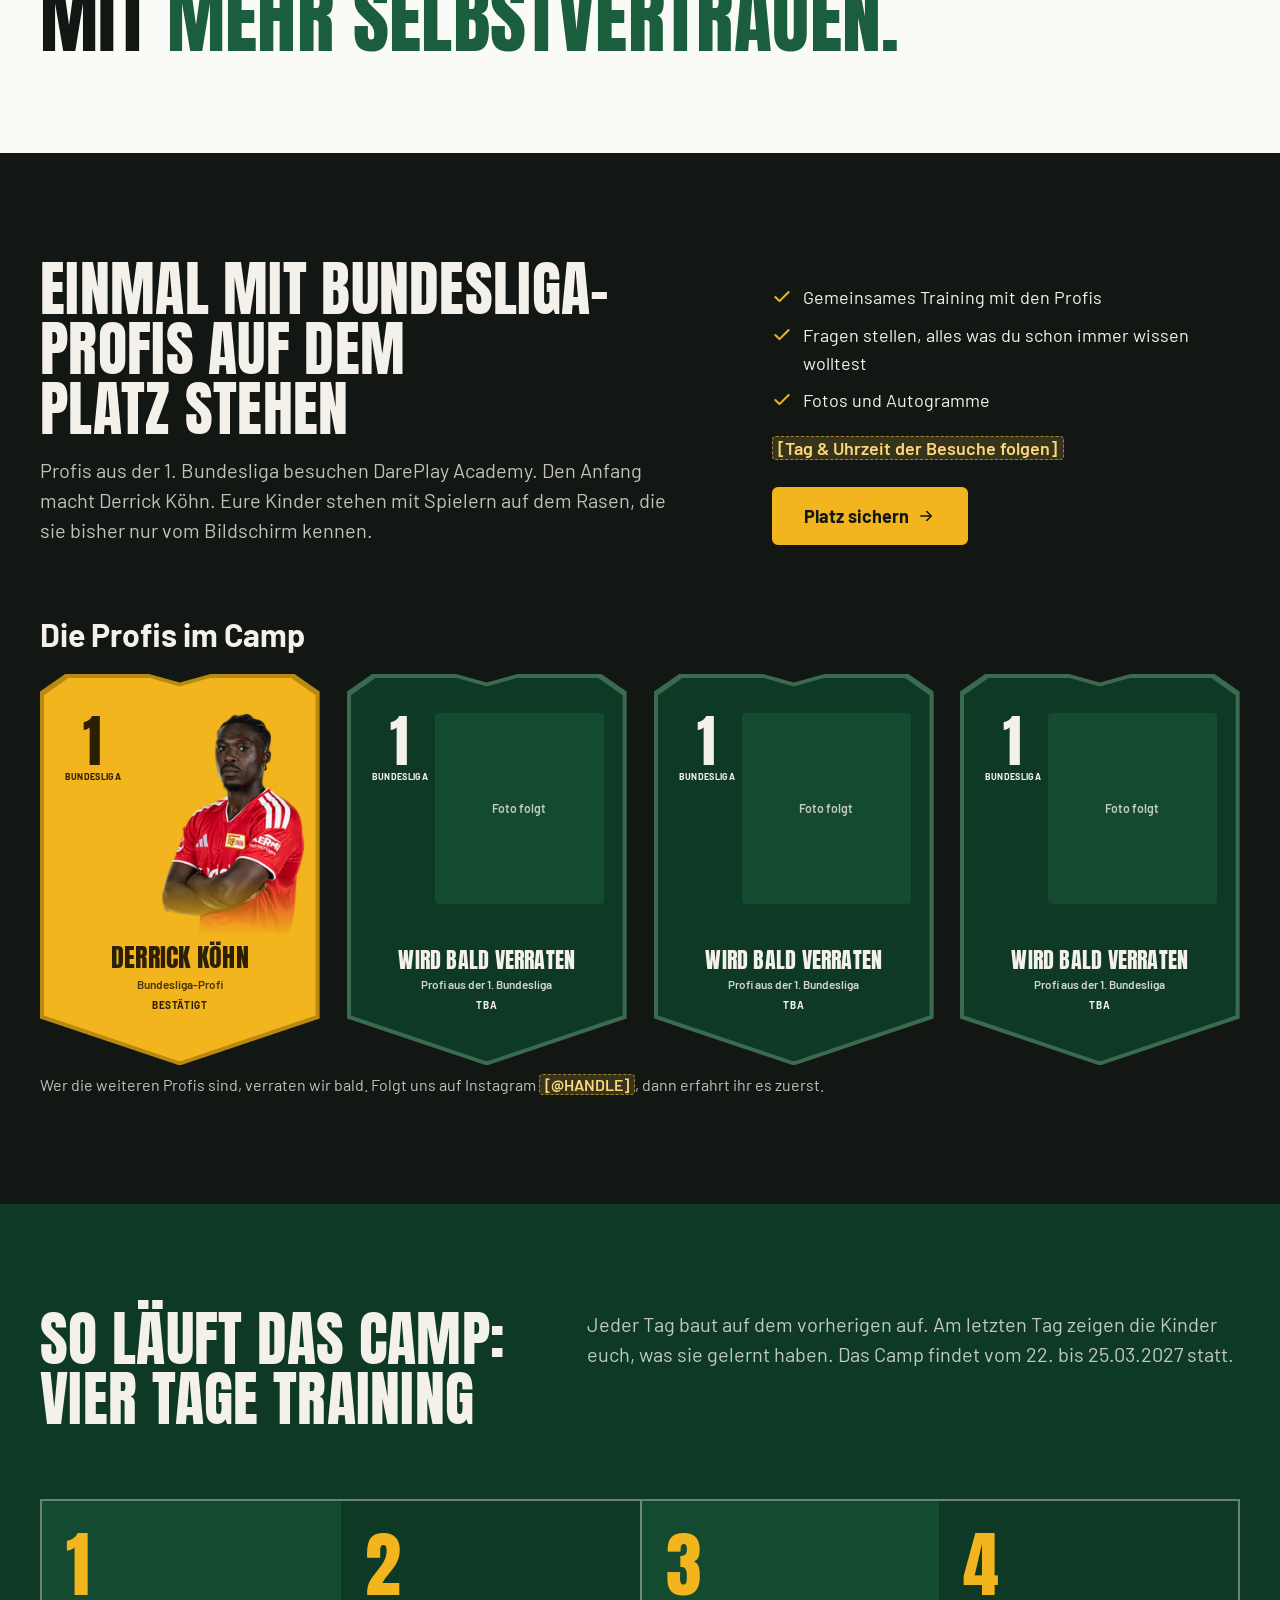
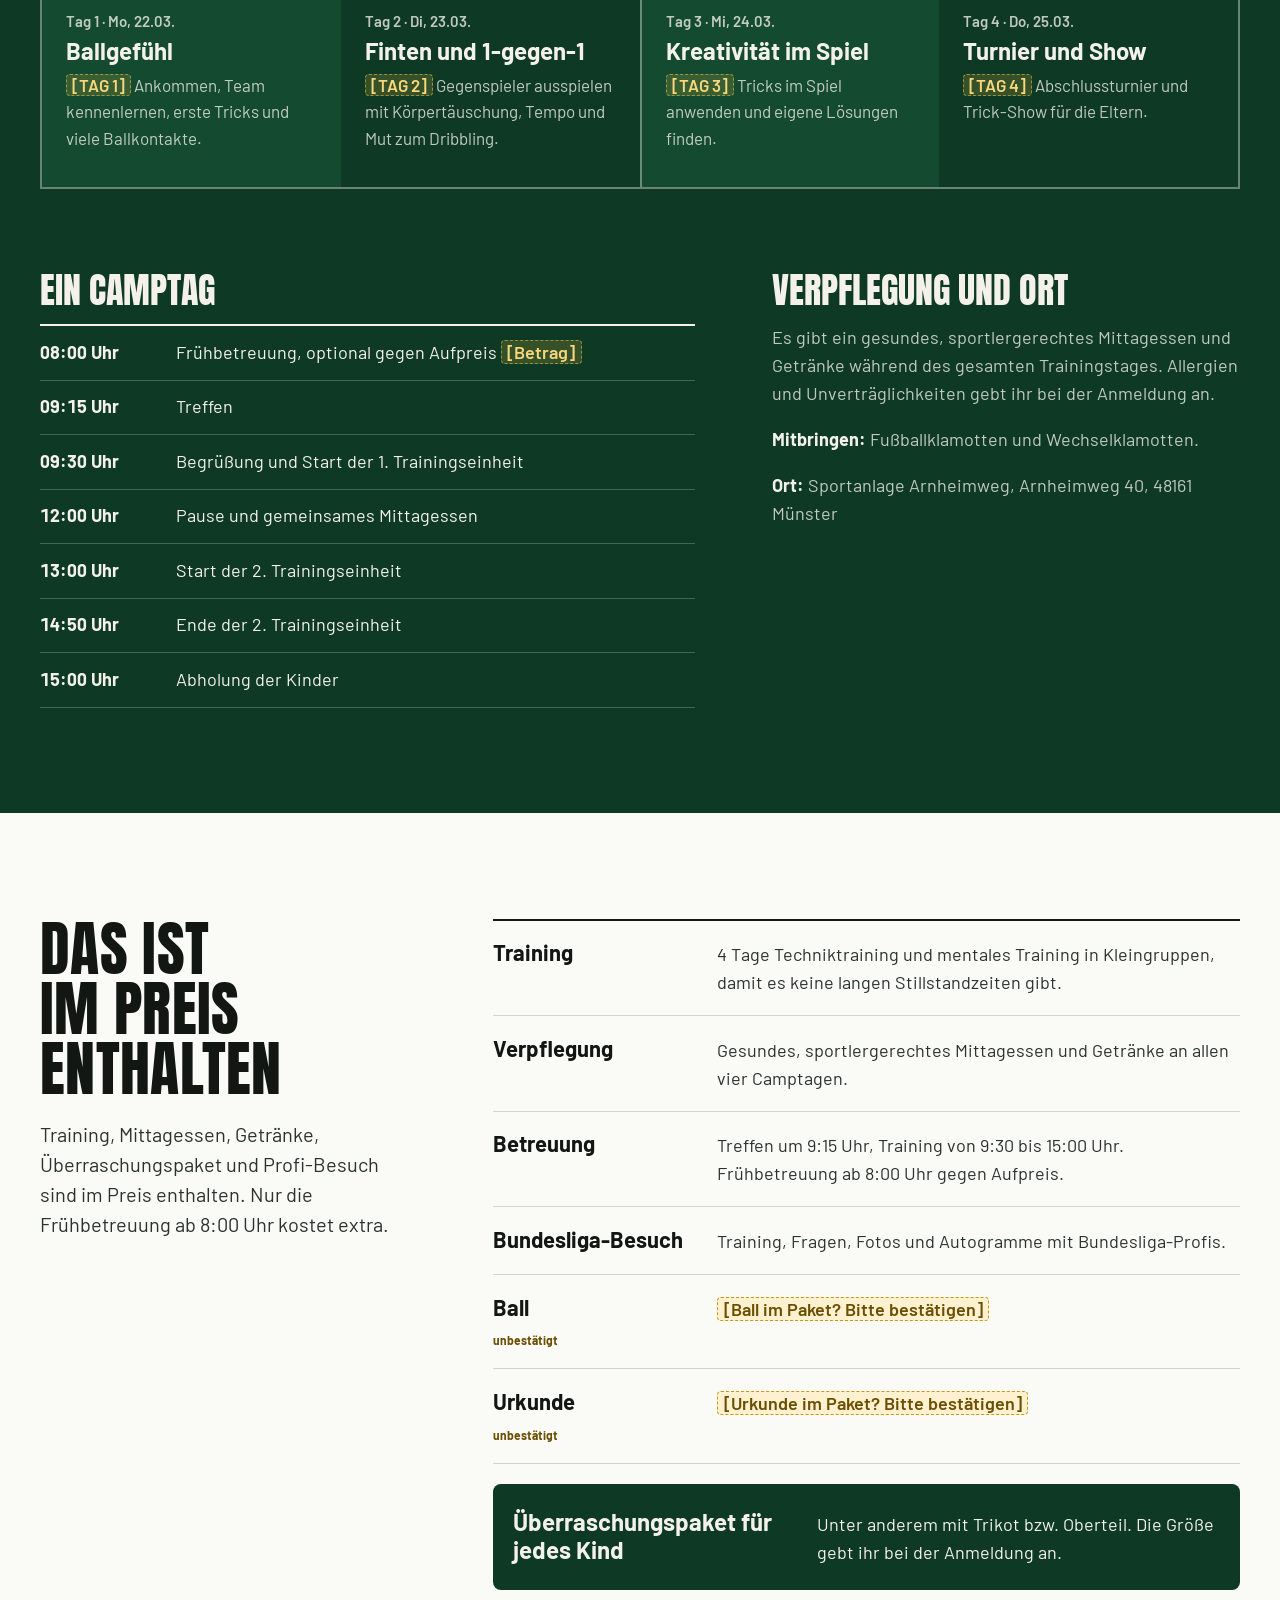
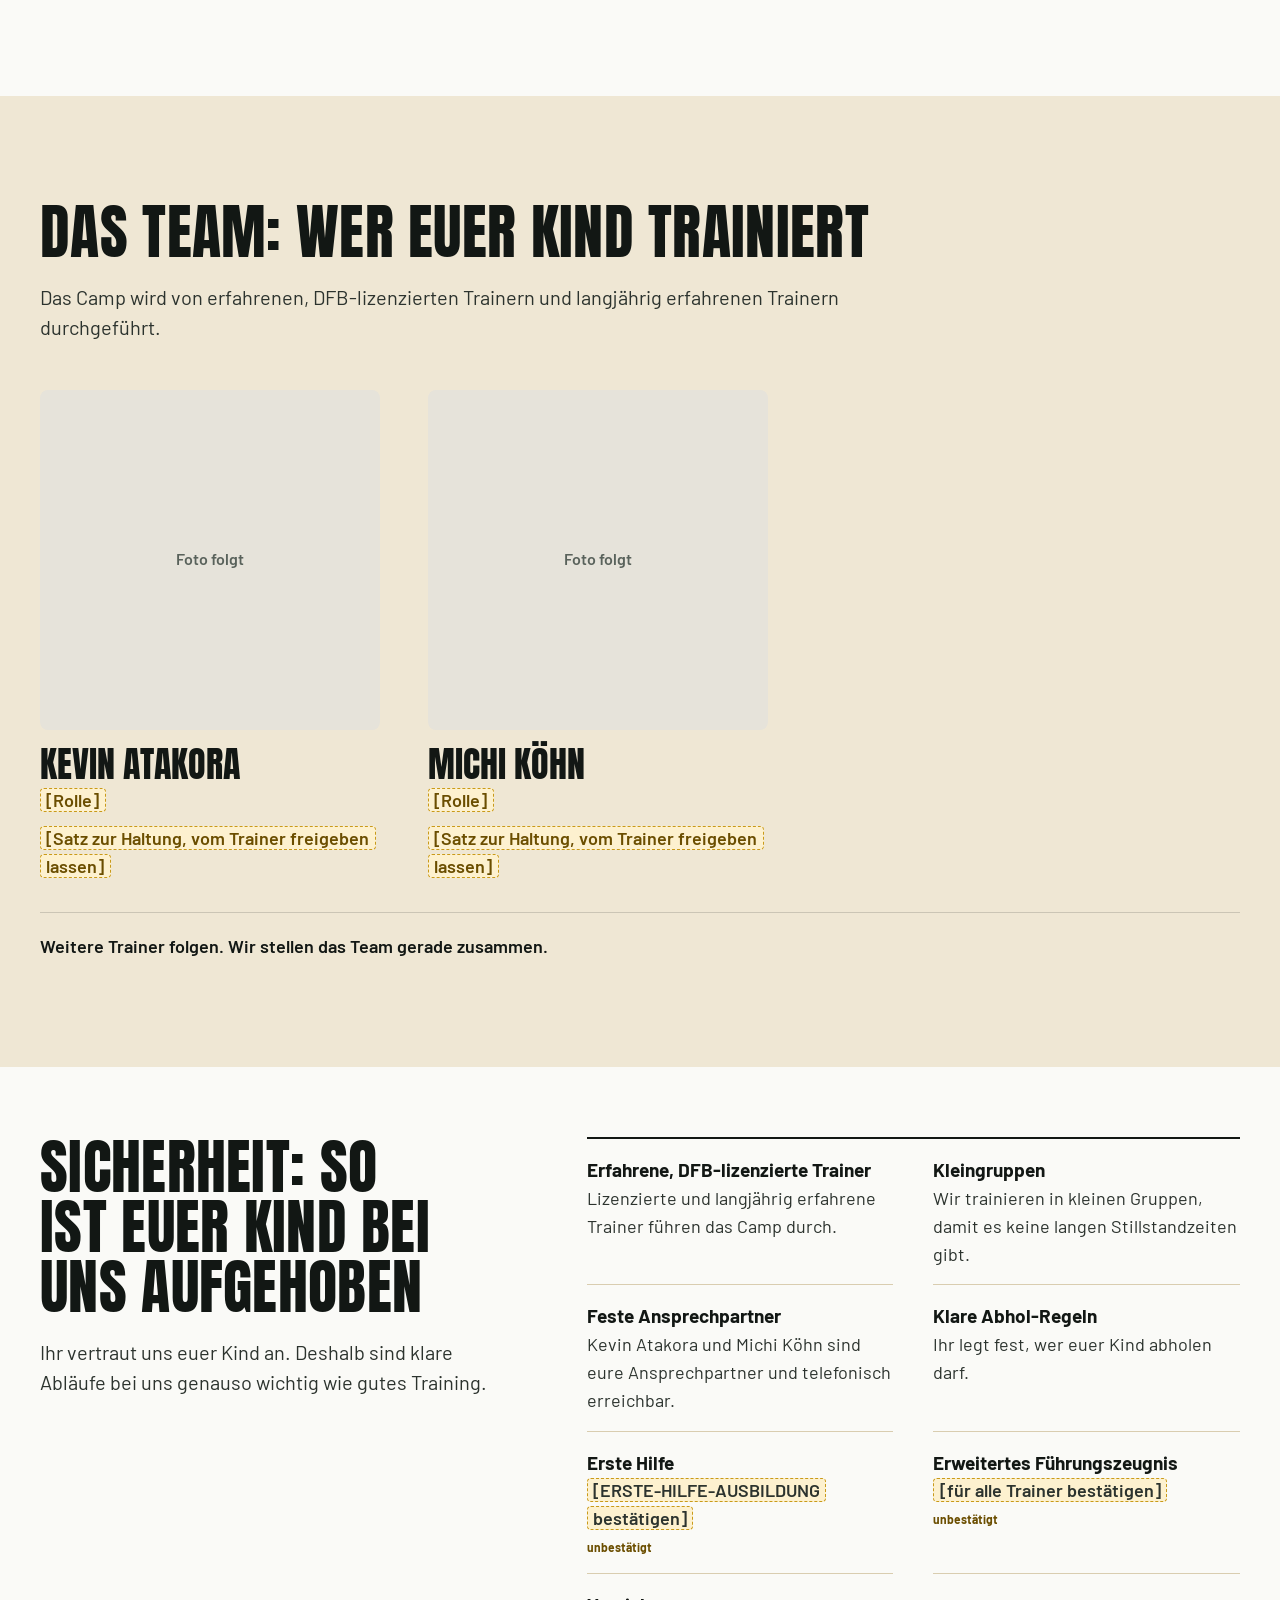
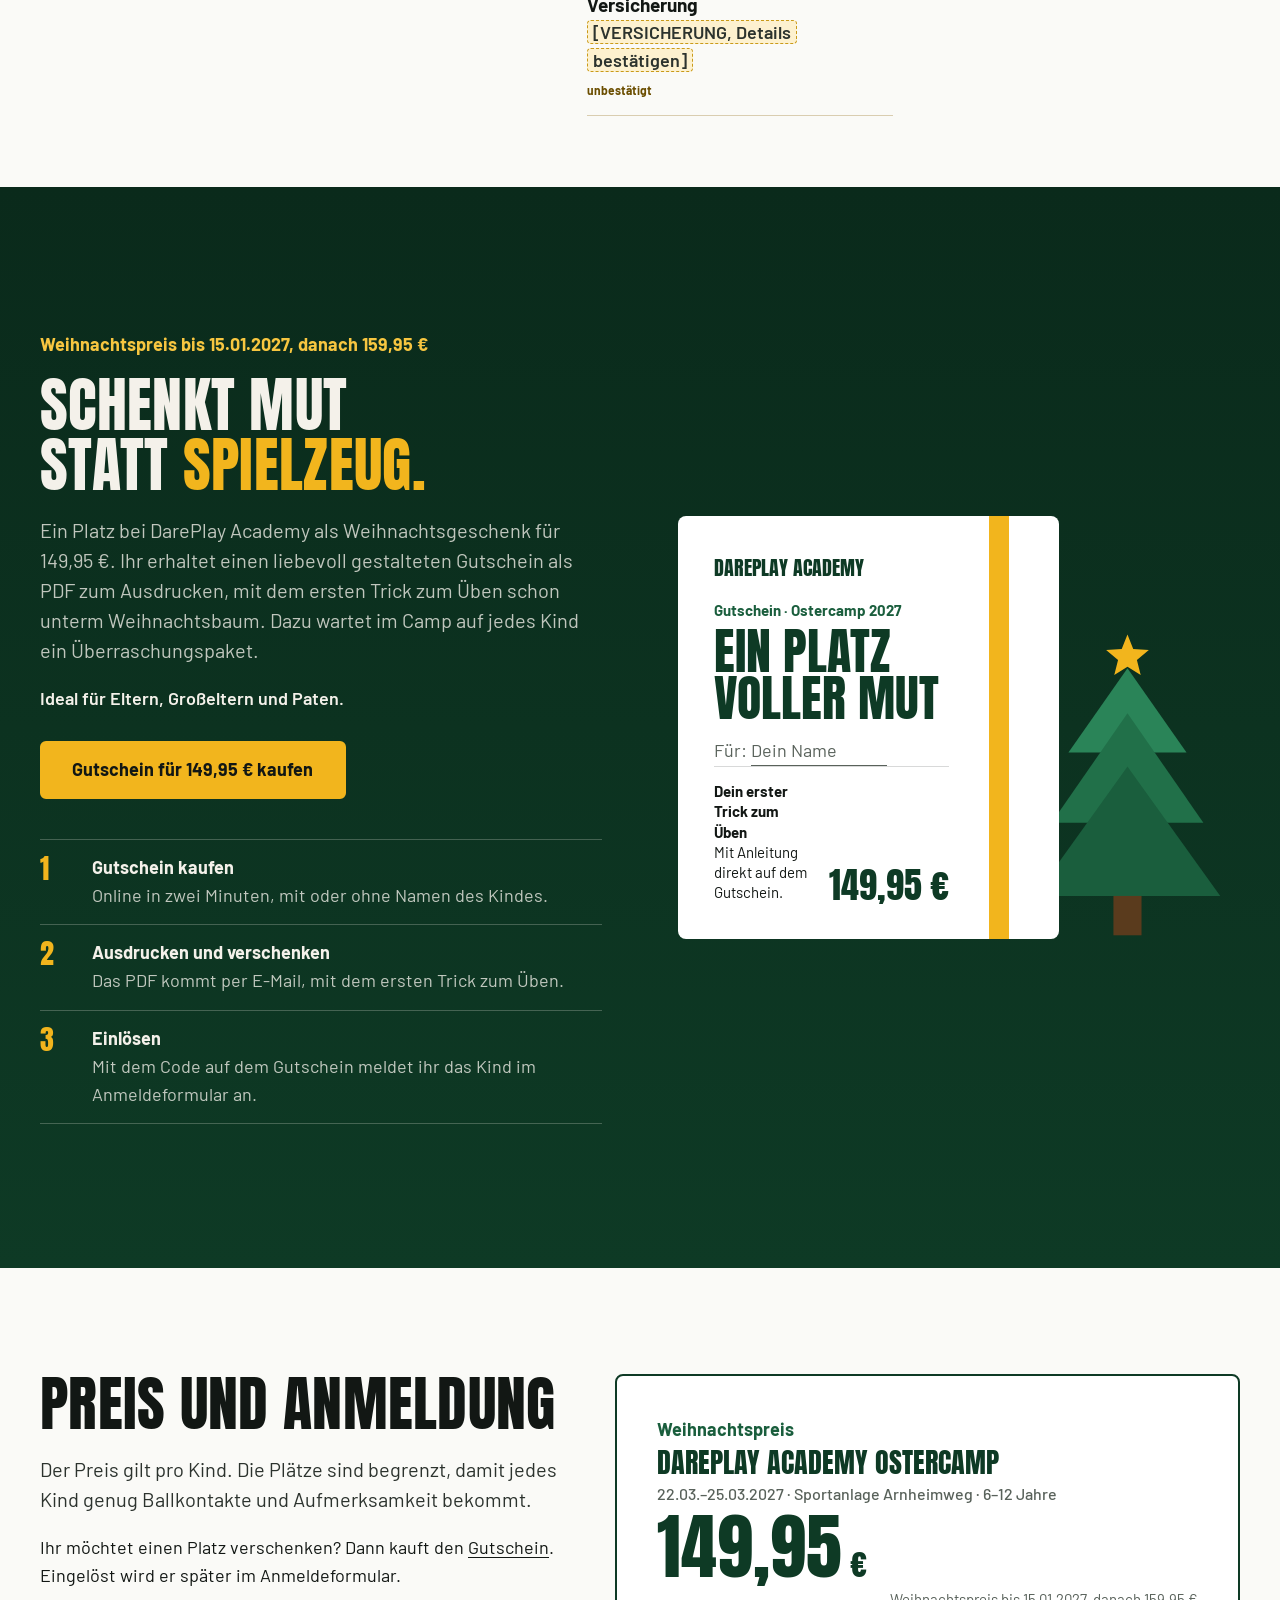
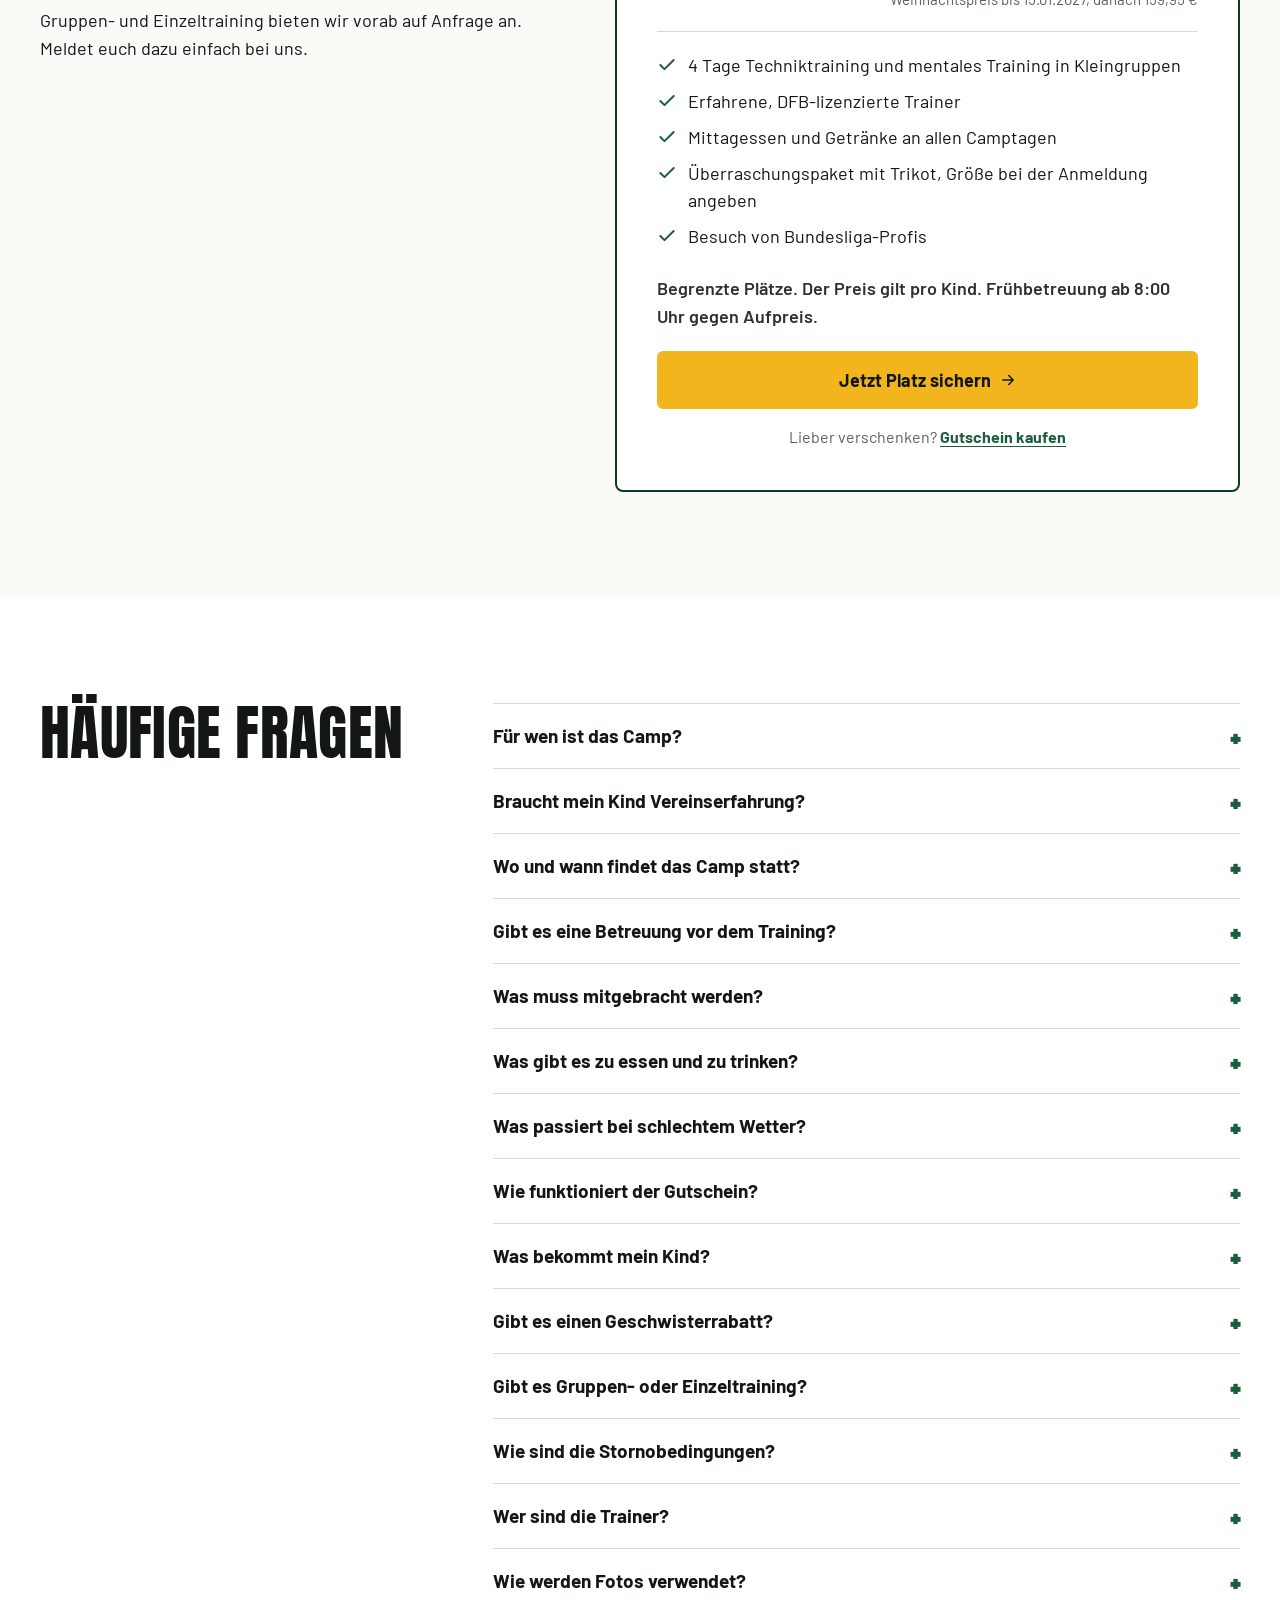
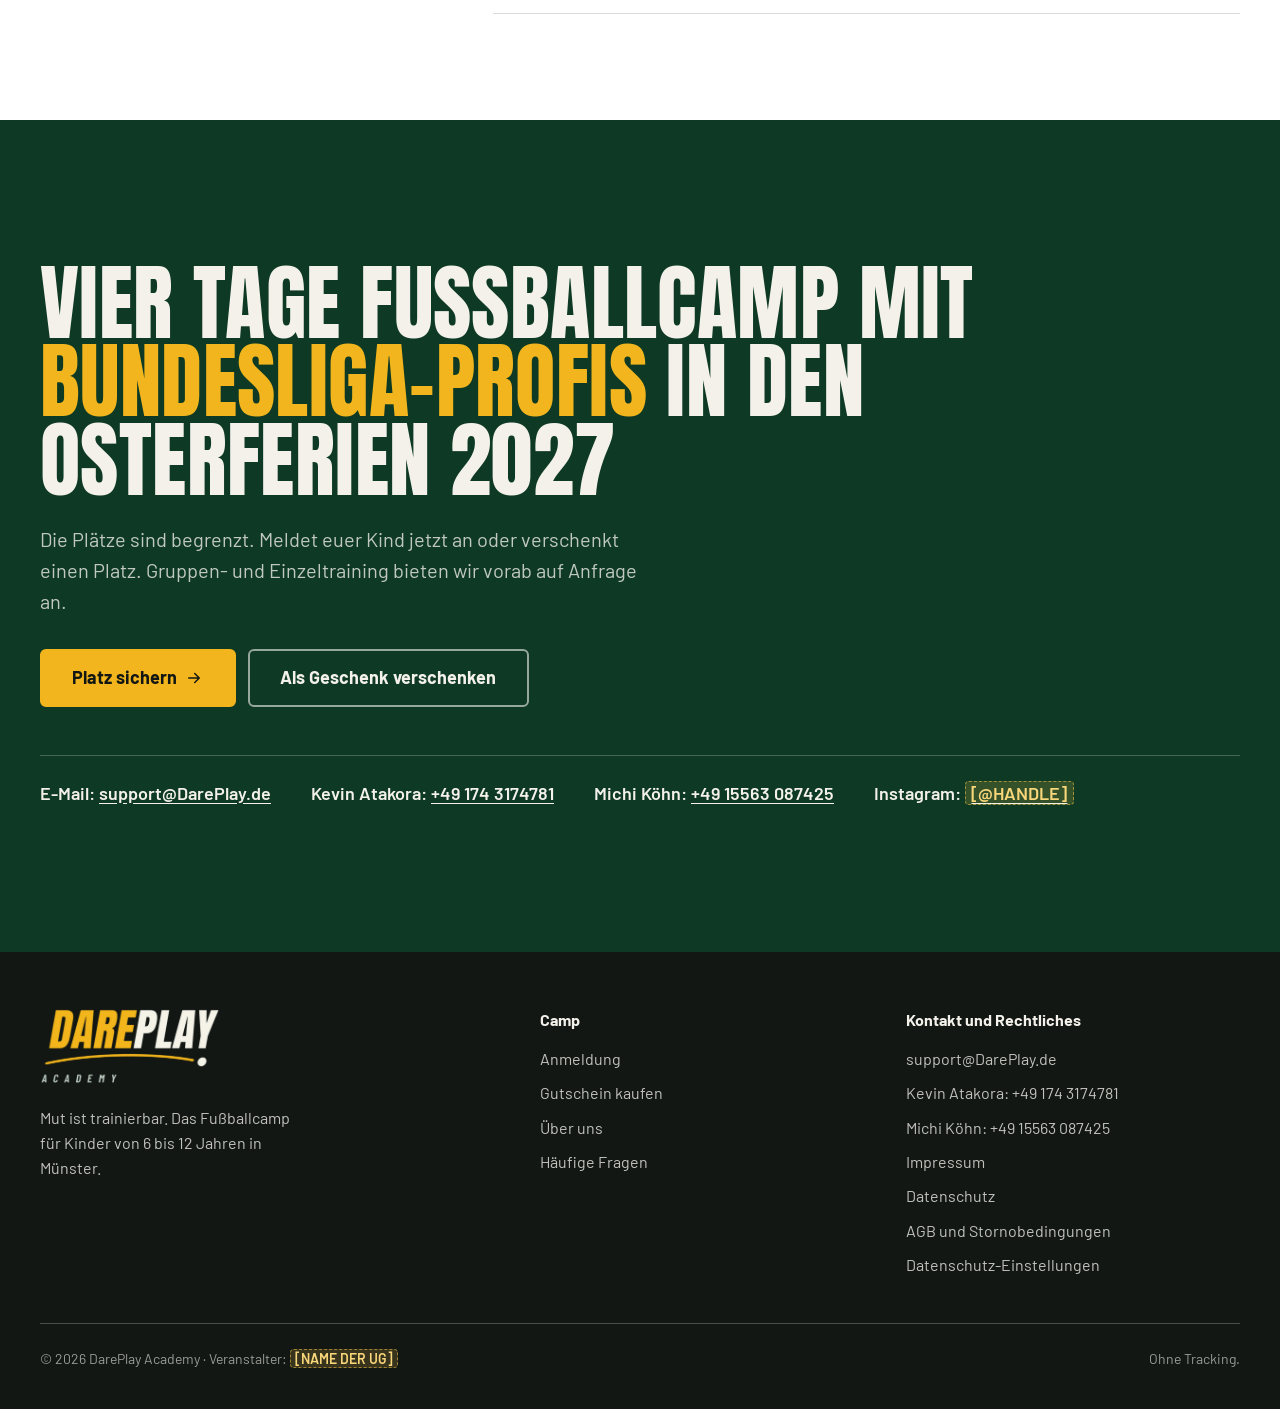
==== commit c0f9abe6: "Neues Logo, Kontaktdaten und Domain - Logo von DarePlay Academy (helle und dunkle Variante, freigest" ====
--- a/index.html
+++ b/index.html
@@ -6,15 +6,15 @@
   <title>Fußballcamp Münster Ostern 2027 für Kinder von 6–12 | DarePlay Academy</title>
   <meta name="description" content="DarePlay Academy: 4-tägiges Fußballcamp vom 22. bis 25.03.2027 auf der Sportanlage Arnheimweg in Münster für Kinder von 6–12. Kleingruppen, DFB-lizenzierte Trainer und Besuch von Bundesliga-Profis. Weihnachtspreis 149,95 €.">
   <meta name="robots" content="index, follow">
-  <link rel="canonical" href="https://dareplay-academy.example/">
+  <link rel="canonical" href="https://dareplay.de/">
   <meta name="theme-color" content="#0e3a25">
   <meta property="og:type" content="website">
   <meta property="og:locale" content="de_DE">
   <meta property="og:site_name" content="DarePlay Academy">
   <meta property="og:title" content="Fußballcamp Münster Ostern 2027 für Kinder von 6–12 | DarePlay Academy">
   <meta property="og:description" content="DarePlay Academy: 4-tägiges Fußballcamp vom 22. bis 25.03.2027 auf der Sportanlage Arnheimweg in Münster für Kinder von 6–12. Kleingruppen, DFB-lizenzierte Trainer und Besuch von Bundesliga-Profis. Weihnachtspreis 149,95 €.">
-  <meta property="og:image" content="https://dareplay-academy.example/assets/img/og-image.png">
-  <link rel="icon" href="assets/img/favicon.svg" type="image/svg+xml">
+  <meta property="og:image" content="https://dareplay.de/assets/img/og-image.png">
+  <link rel="icon" href="assets/img/favicon.png" type="image/png">
   <link rel="apple-touch-icon" href="assets/img/apple-touch-icon.png">
   <link rel="preload" href="assets/fonts/anton-latin-400.woff2" as="font" type="font/woff2" crossorigin>
   <link rel="preload" href="assets/fonts/barlow-latin-400.woff2" as="font" type="font/woff2" crossorigin>
@@ -44,10 +44,10 @@
       "price": "149.95",
       "priceValidUntil": "2027-01-15",
       "priceCurrency": "EUR",
-      "url": "https://dareplay-academy.example/anmeldung.html",
+      "url": "https://dareplay.de/anmeldung.html",
       "availability": "https://schema.org/LimitedAvailability"
     },
-    "organizer": { "@type": "Organization", "name": "DarePlay Academy", "url": "https://dareplay-academy.example/" }
+    "organizer": { "@type": "Organization", "name": "DarePlay Academy", "url": "https://dareplay.de/" }
   }
   </script>
 </head>
@@ -75,7 +75,7 @@
 <header class="site-header">
   <div class="container site-header__inner">
     <a class="logo" href="index.html" aria-label="DarePlay Academy, zur Startseite">
-      <span class="logo__word">DarePlay <span class="logo__kids">Academy</span></span>
+      <img src="assets/img/logo-light.webp" alt="DarePlay Academy" width="760" height="320">
     </a>
     <nav class="nav" aria-label="Hauptnavigation">
       <ul class="nav__list">
@@ -450,7 +450,7 @@
       <ul class="safety__list">
         <li><strong>Erfahrene, DFB-lizenzierte Trainer</strong><span>Lizenzierte und langjährig erfahrene Trainer führen das Camp durch.</span></li>
         <li><strong>Kleingruppen</strong><span>Wir trainieren in kleinen Gruppen, damit es keine langen Stillstandzeiten gibt.</span></li>
-        <li><strong>Feste Ansprechpartner</strong><span>Ihr wisst jederzeit, wer für euer Kind zuständig ist.</span></li>
+        <li><strong>Feste Ansprechpartner</strong><span>Kevin Atakora und Michi Köhn sind eure Ansprechpartner und telefonisch erreichbar.</span></li>
         <li><strong>Klare Abhol-Regeln</strong><span>Ihr legt fest, wer euer Kind abholen darf.</span></li>
         <li data-pending><strong>Erste Hilfe</strong><span><span class="ph">[ERSTE-HILFE-AUSBILDUNG bestätigen]</span></span></li>
         <li data-pending><strong>Erweitertes Führungszeugnis</strong><span><span class="ph">[für alle Trainer bestätigen]</span></span></li>
@@ -607,7 +607,7 @@
         </details>
         <details>
           <summary>Gibt es Gruppen- oder Einzeltraining?</summary>
-          <div class="faq__body"><p>Ja, auf Anfrage und vorab vor dem Camp. Schreibt oder ruft uns an: <span class="ph">[KONTAKT-E-MAIL]</span>, <span class="ph">[TELEFONNUMMER]</span>.</p></div>
+          <div class="faq__body"><p>Ja, auf Anfrage und vorab vor dem Camp. Schreibt uns an <a href="mailto:support@dareplay.de">support@DarePlay.de</a> oder ruft Kevin Atakora (<a href="tel:+491743174781">+49 174 3174781</a>) oder Michi Köhn (<a href="tel:+4915563087425">+49 15563 087425</a>) an.</p></div>
         </details>
         <details>
           <summary>Wie sind die Stornobedingungen?</summary>
@@ -635,9 +635,9 @@
         <a class="btn btn--secondary btn--lg" href="gutschein.html">Als Geschenk verschenken</a>
       </div>
       <p class="final__contact">
-        <span>E-Mail: <a href="mailto:kontakt@dareplay-academy.example"><span class="ph">[KONTAKT-E-MAIL]</span></a></span>
-        <span>Telefon: <span class="ph">[Name und Telefonnummer]</span></span>
-        <span>Michi Köhn: <span class="ph">[Telefonnummer]</span></span>
+        <span>E-Mail: <a href="mailto:support@dareplay.de">support@DarePlay.de</a></span>
+        <span>Kevin Atakora: <a href="tel:+491743174781">+49 174 3174781</a></span>
+        <span>Michi Köhn: <a href="tel:+4915563087425">+49 15563 087425</a></span>
         <span>Instagram: <a href="https://www.instagram.com/" rel="noopener"><span class="ph">[@HANDLE]</span></a></span>
       </p>
     </div>
@@ -650,7 +650,7 @@
     <div class="footer__grid">
       <div>
         <a class="logo" href="index.html" aria-label="DarePlay Academy, zur Startseite">
-      <span class="logo__word">DarePlay <span class="logo__kids">Academy</span></span>
+      <img src="assets/img/logo-dark.webp" alt="DarePlay Academy" width="760" height="320">
     </a>
         <p class="footer__claim">Mut ist trainierbar. Das Fußballcamp für Kinder von 6 bis 12 Jahren in Münster.</p>
       </div>
@@ -666,8 +666,9 @@
       <div>
         <p class="footer__title">Kontakt und Rechtliches</p>
         <ul class="footer__links">
-          <li><a href="mailto:kontakt@dareplay-academy.example"><span class="ph">[KONTAKT-E-MAIL]</span></a></li>
-          <li><span class="ph">[Telefonnummer]</span></li>
+          <li><a href="mailto:support@dareplay.de">support@DarePlay.de</a></li>
+          <li>Kevin Atakora: <a href="tel:+491743174781">+49 174 3174781</a></li>
+          <li>Michi Köhn: <a href="tel:+4915563087425">+49 15563 087425</a></li>
           <li><a href="impressum.html">Impressum</a></li>
           <li><a href="datenschutz.html">Datenschutz</a></li>
           <li><a href="agb.html">AGB und Stornobedingungen</a></li>
--- a/assets/css/styles.css
+++ b/assets/css/styles.css
@@ -713,3 +713,8 @@
 
 .schedule__info strong { color: var(--on-dark); }
 @media (min-width: 640px) { .row--gift { grid-template-columns: 17rem 1fr; } }
+
+/* Logo (Bildmarke von DarePlay Academy) */
+.logo img { display: block; height: 48px; width: auto; }
+@media (min-width: 1000px) { .logo img { height: 58px; } }
+.site-footer .logo img { height: 76px; }
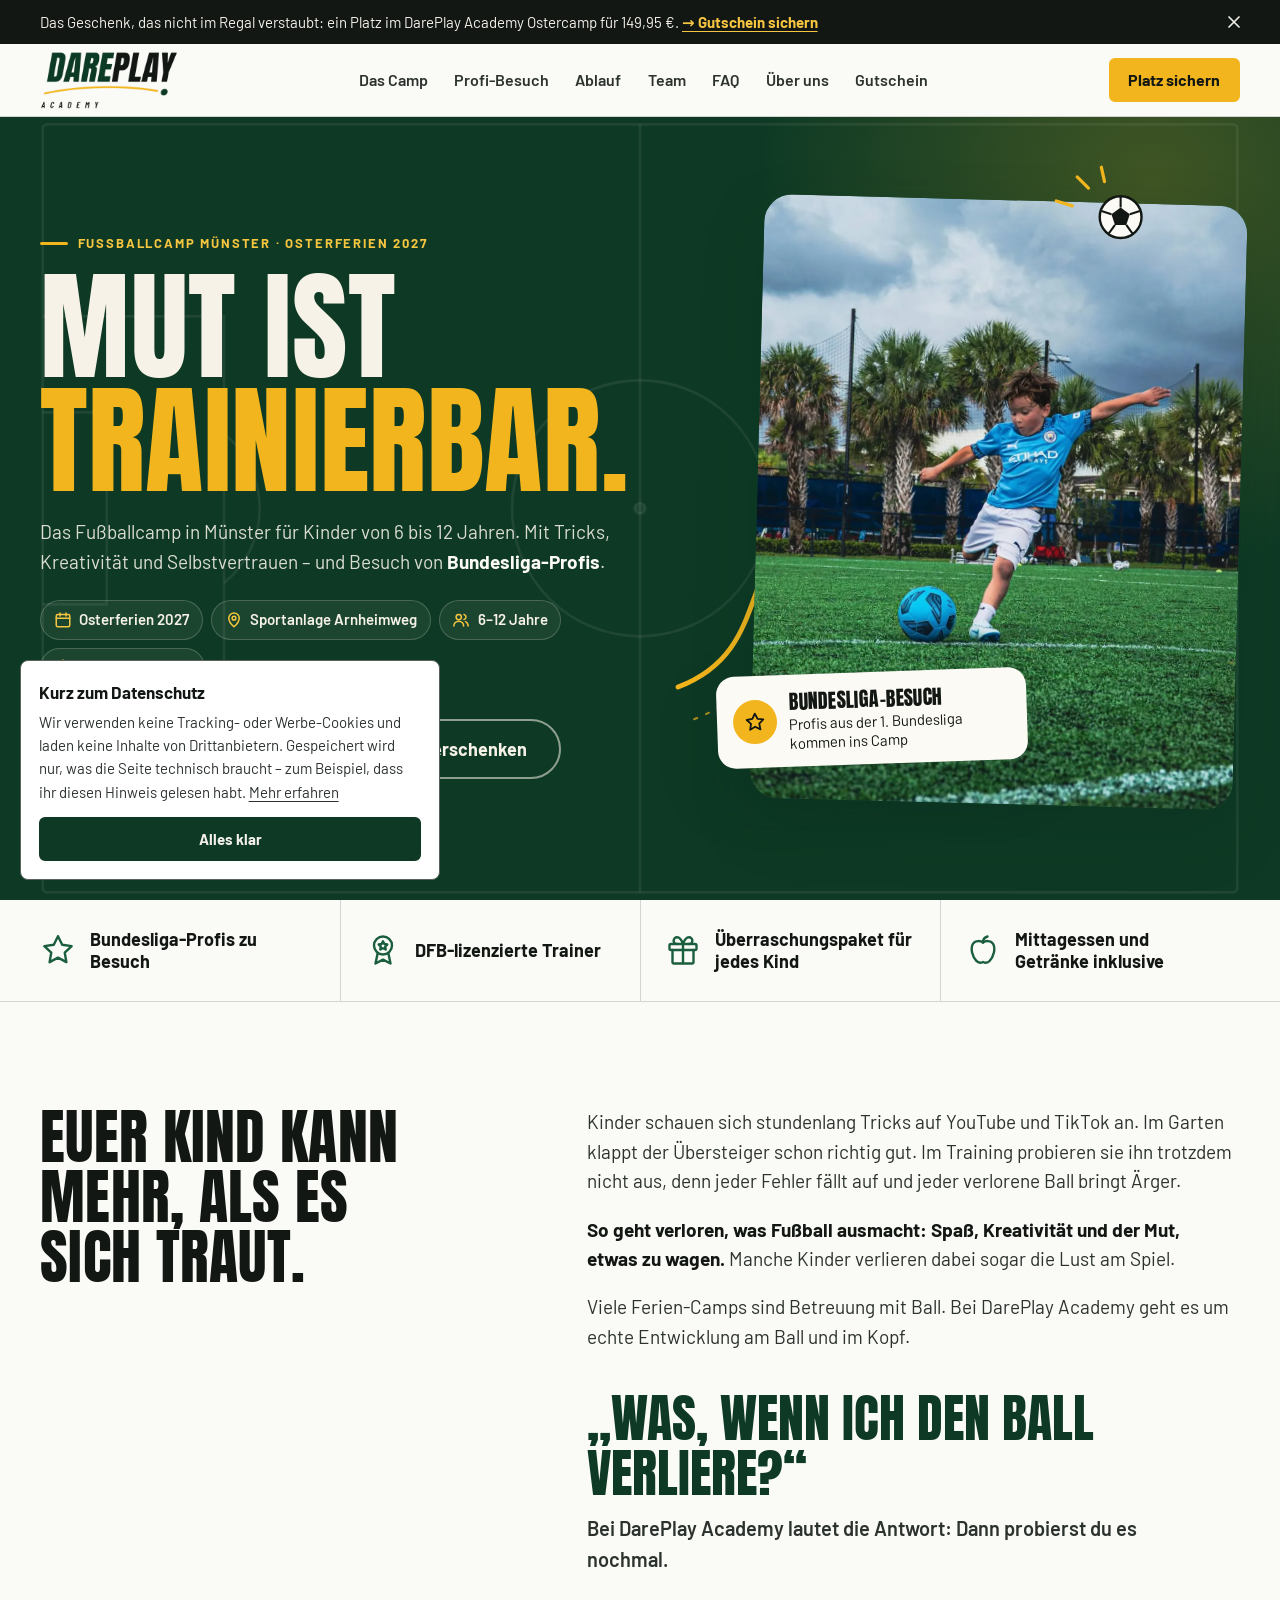
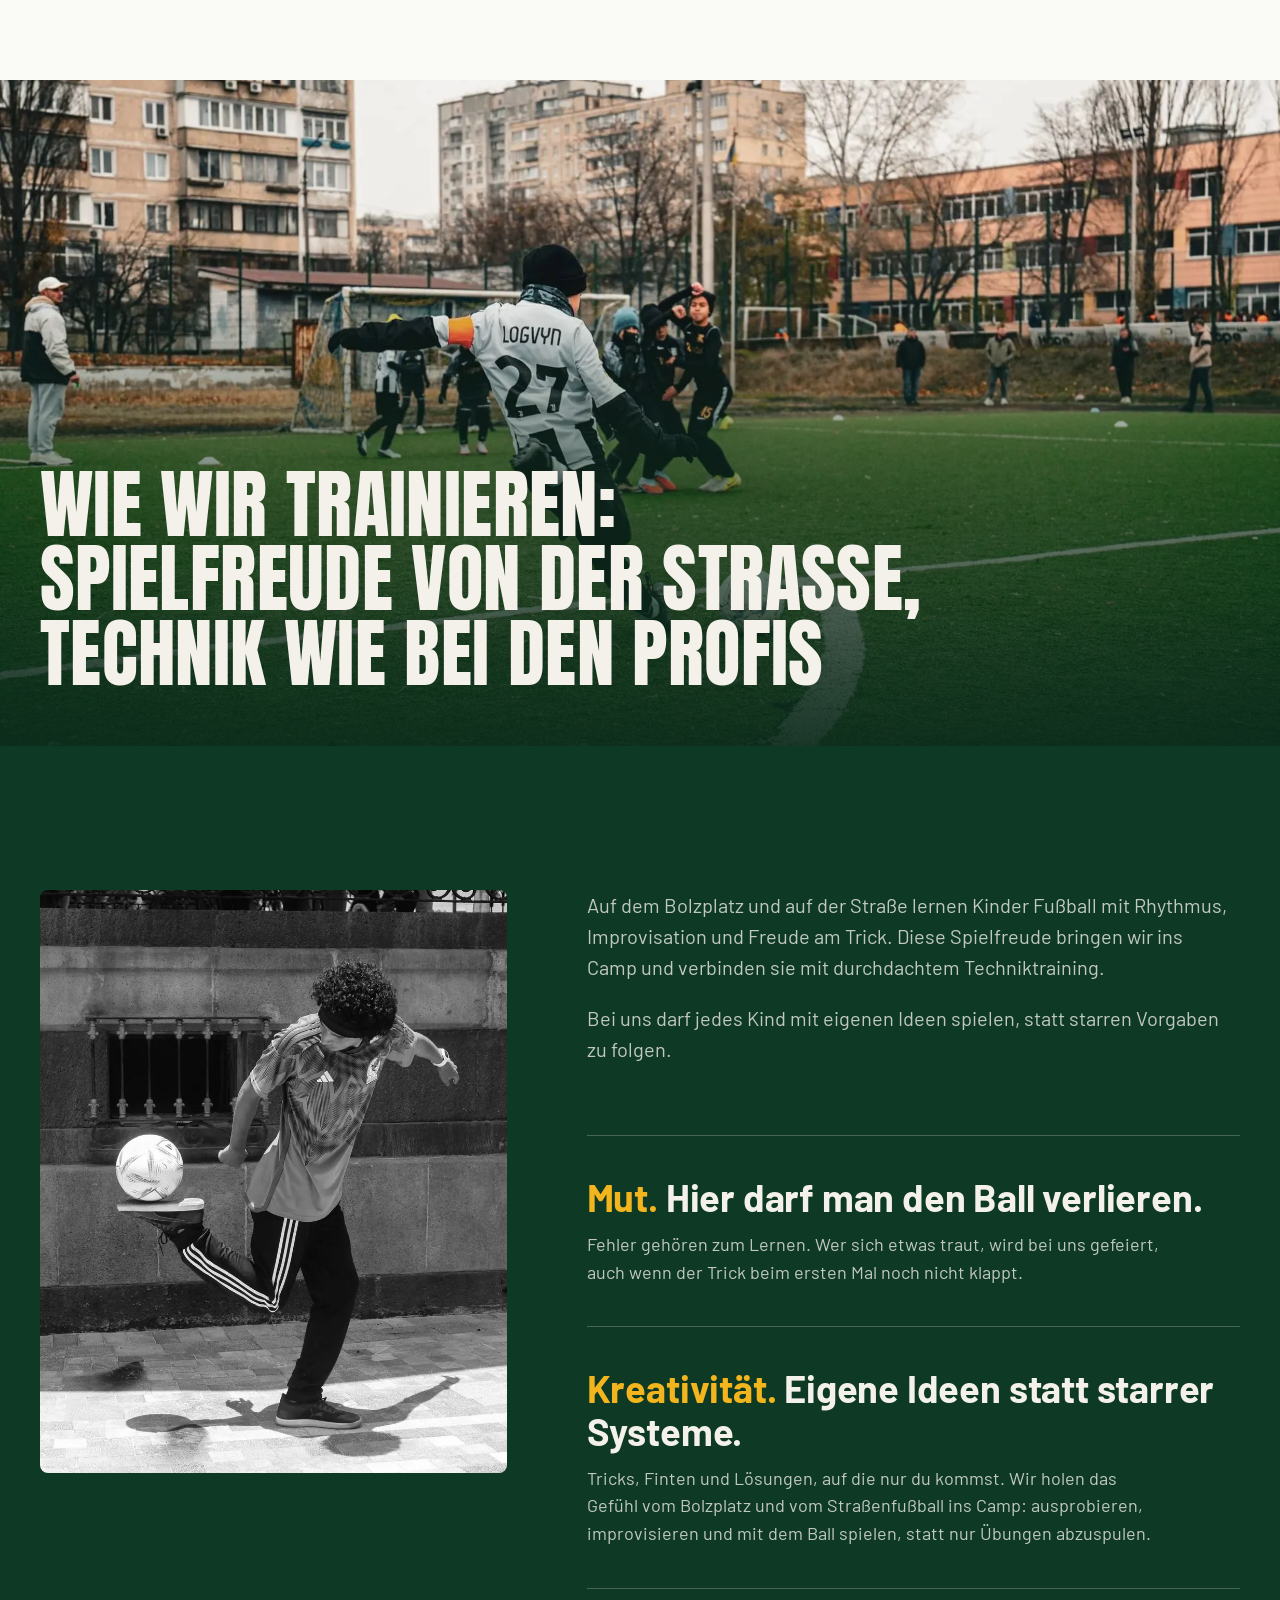
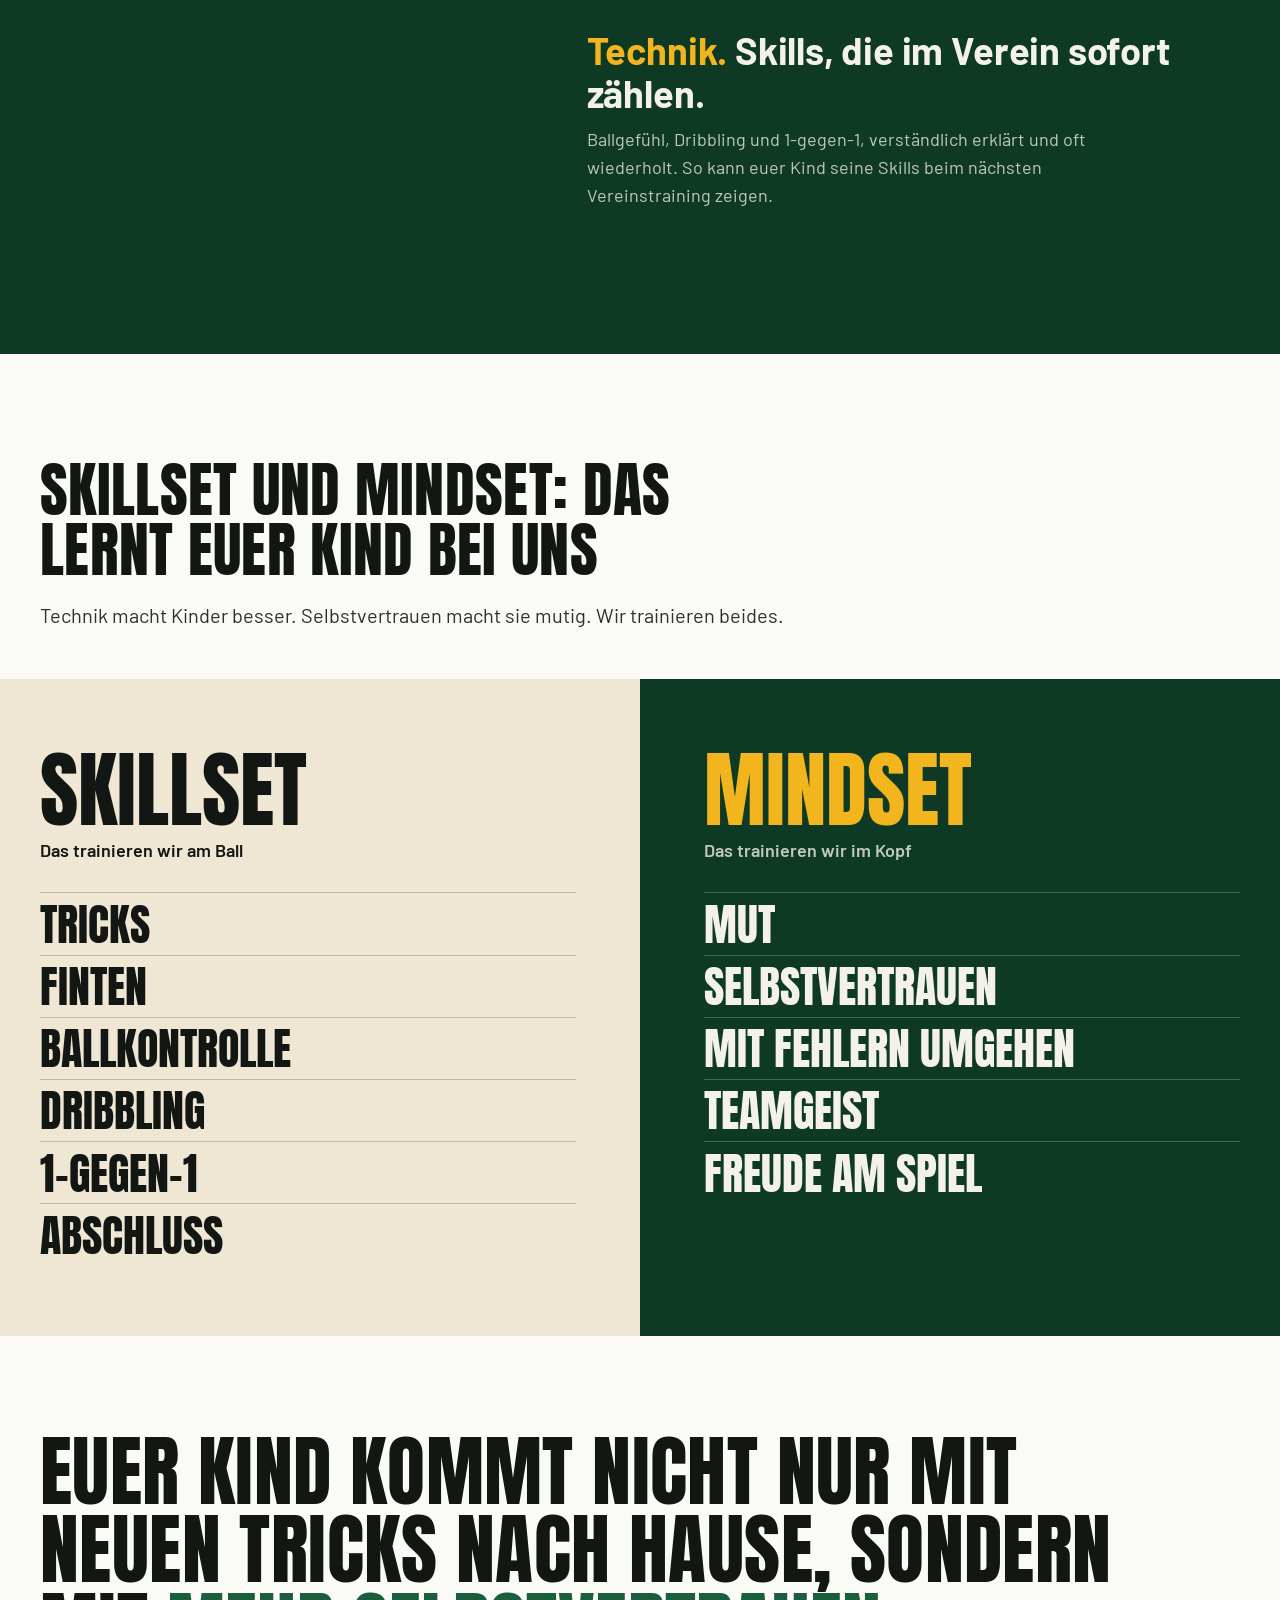
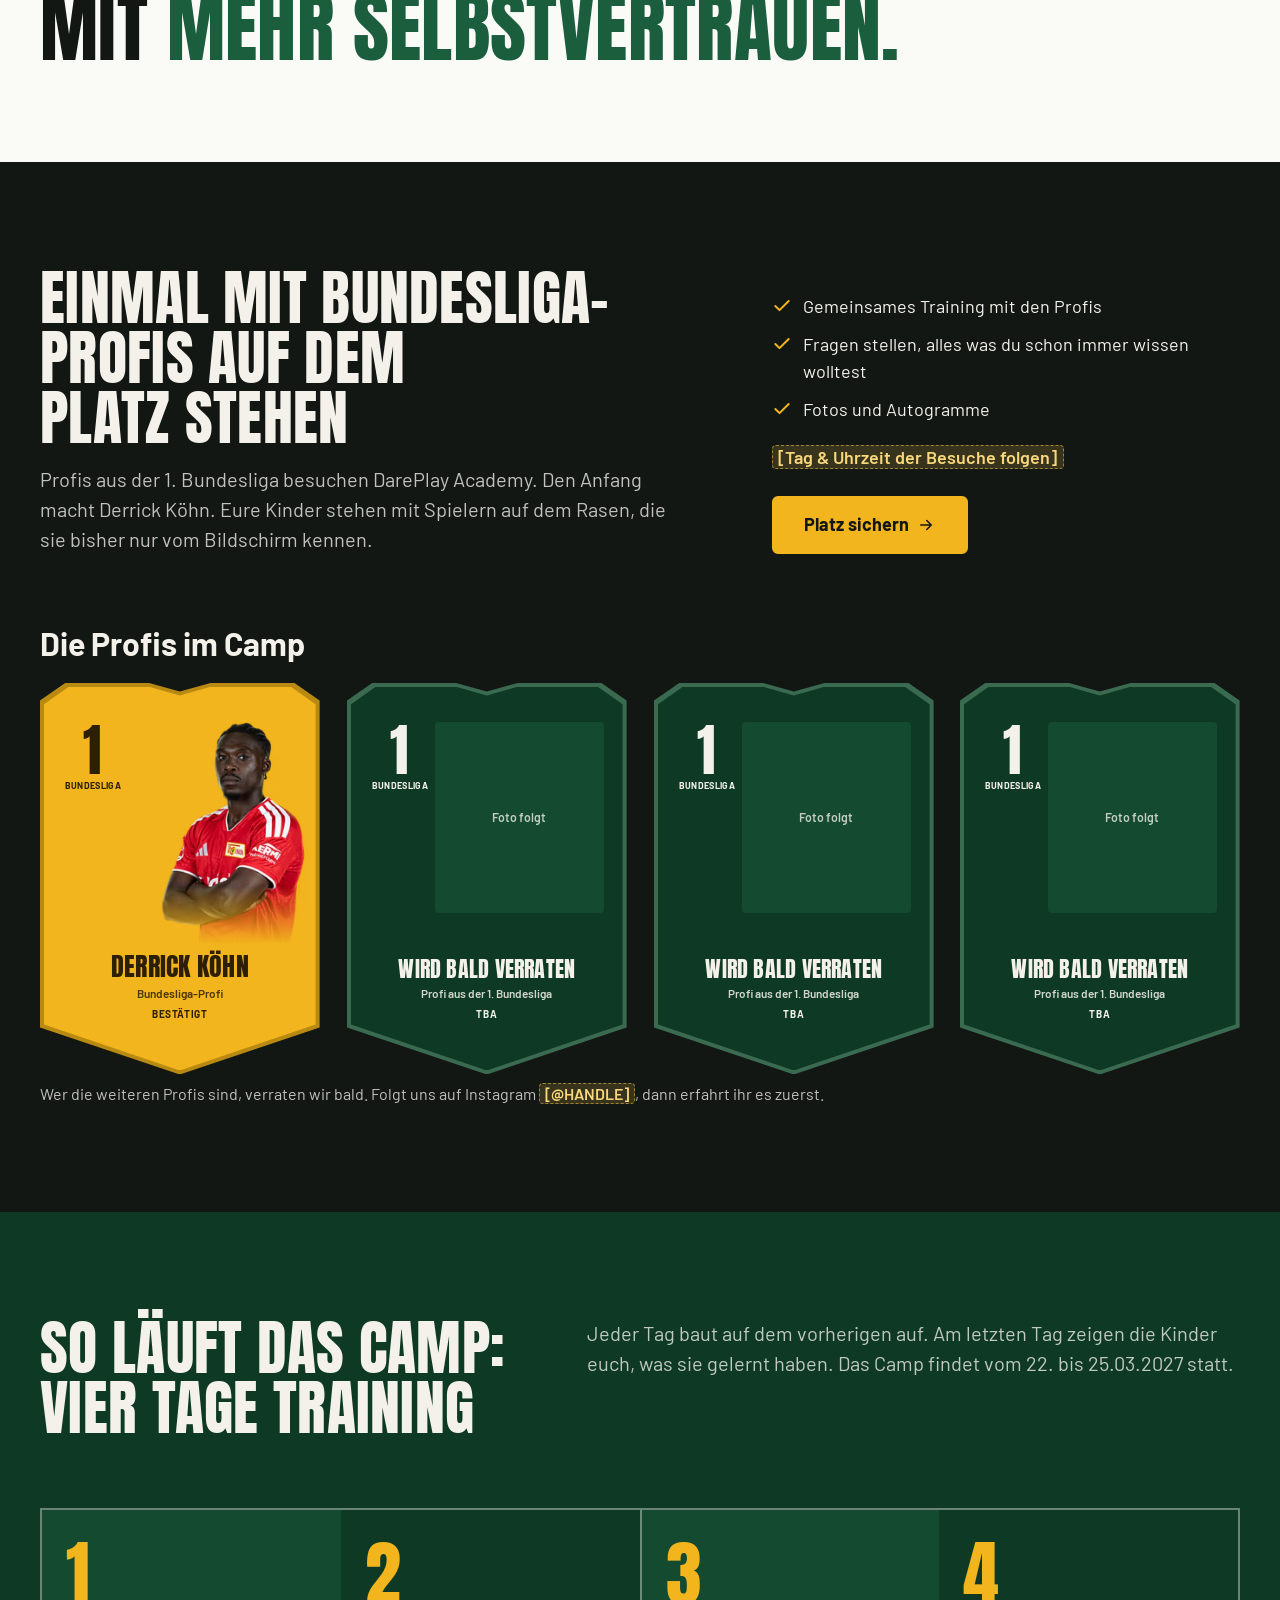
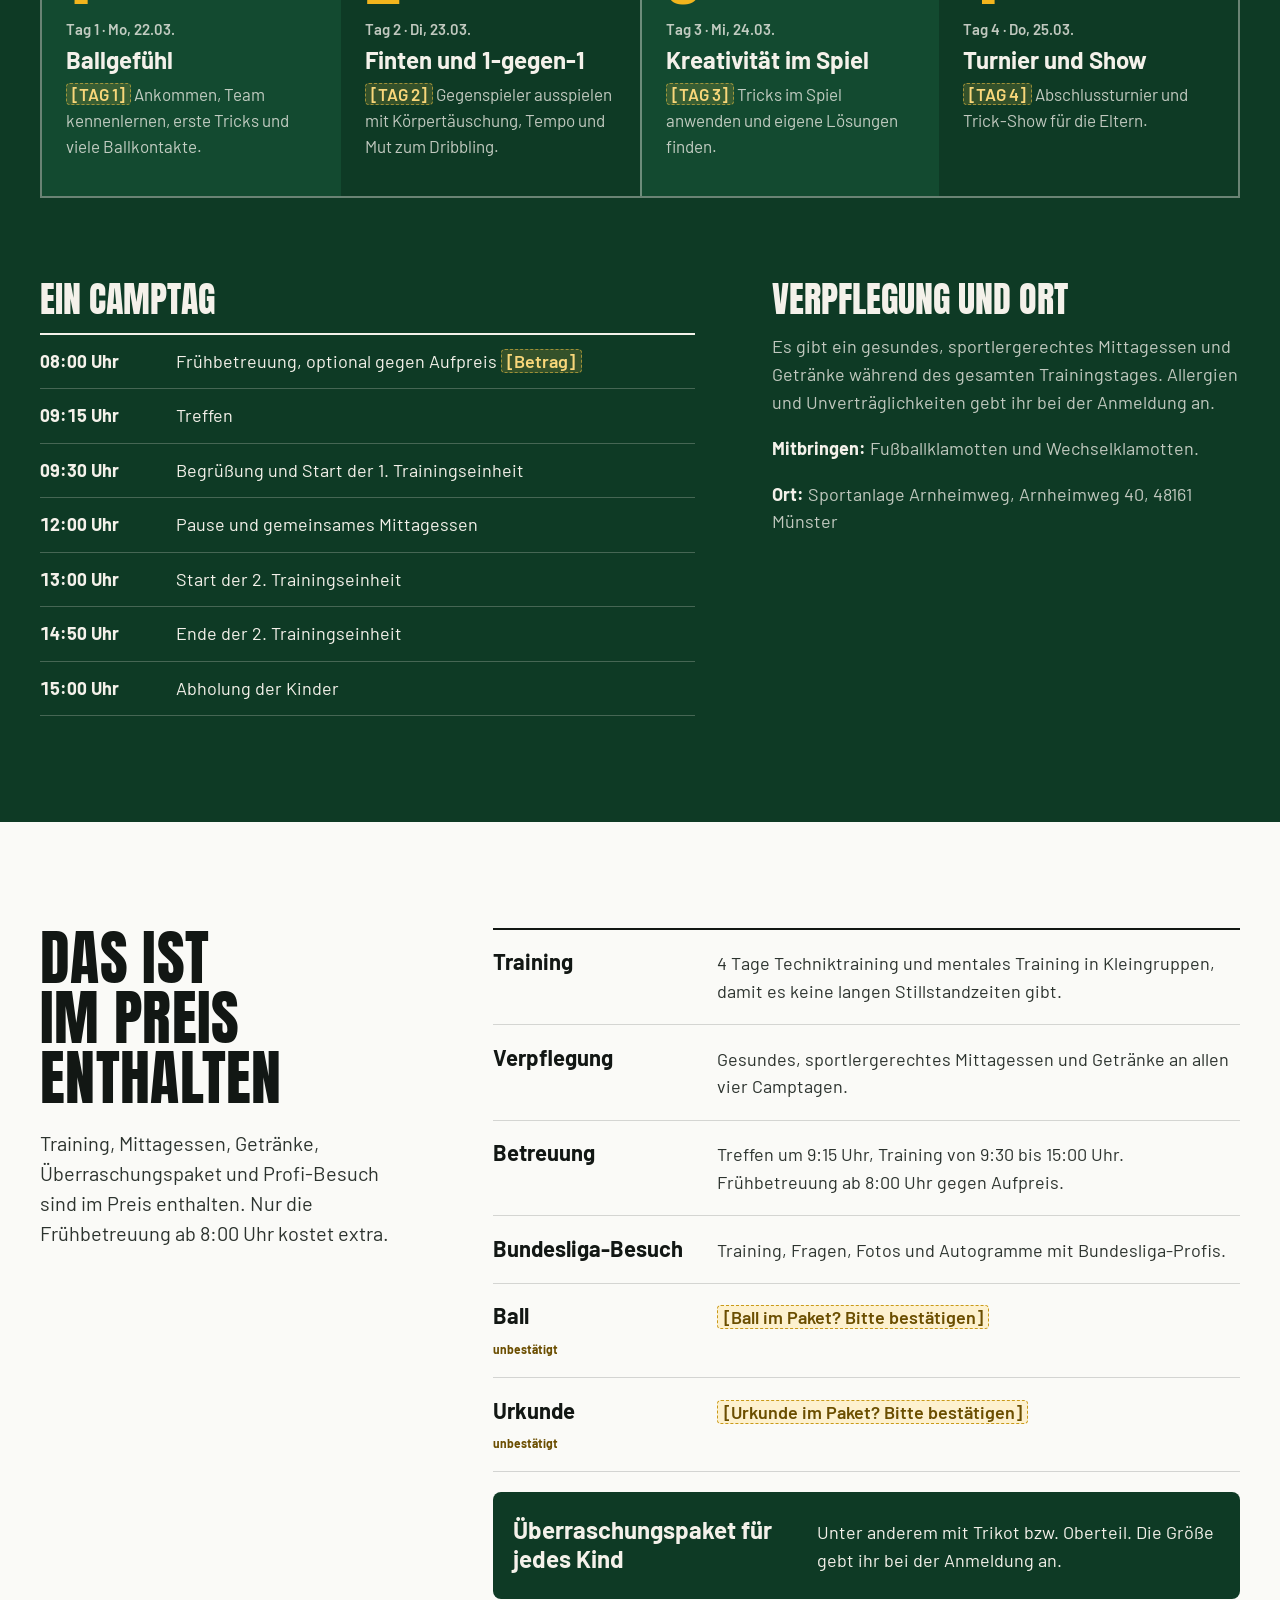
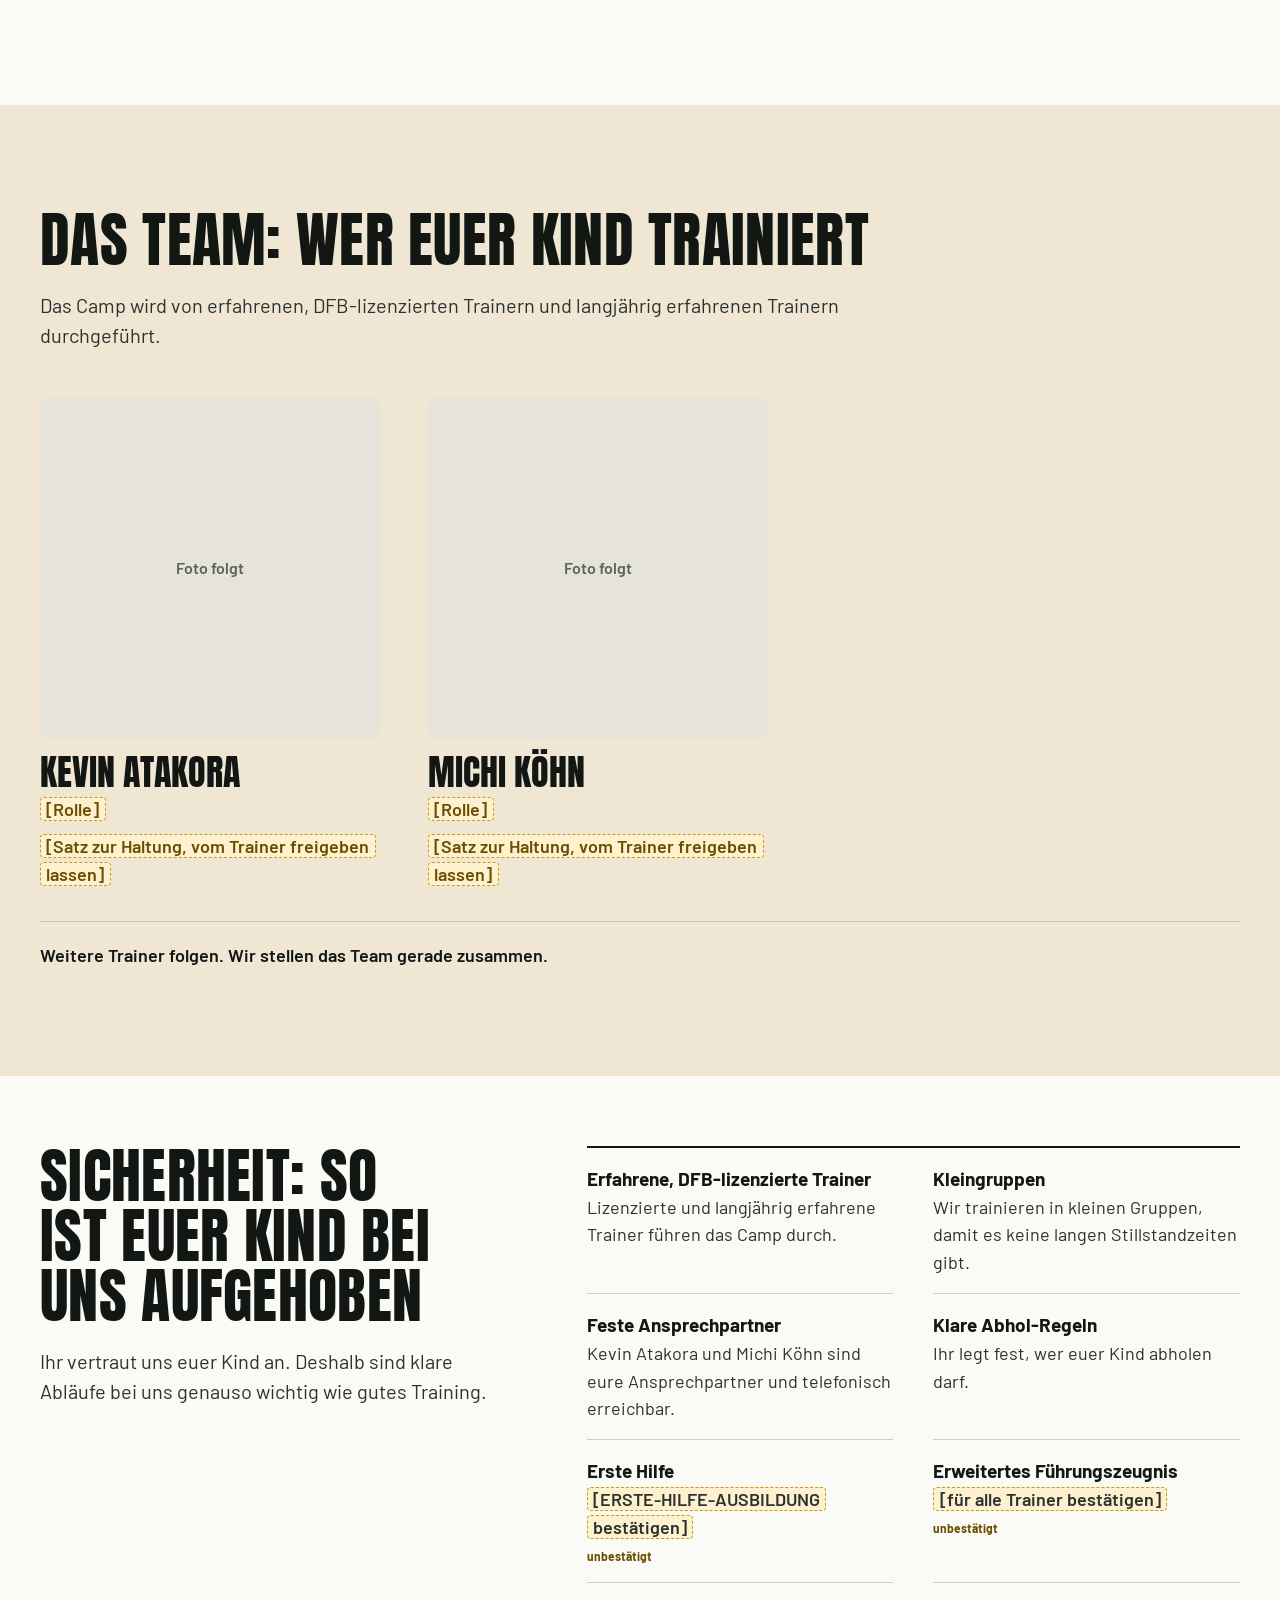
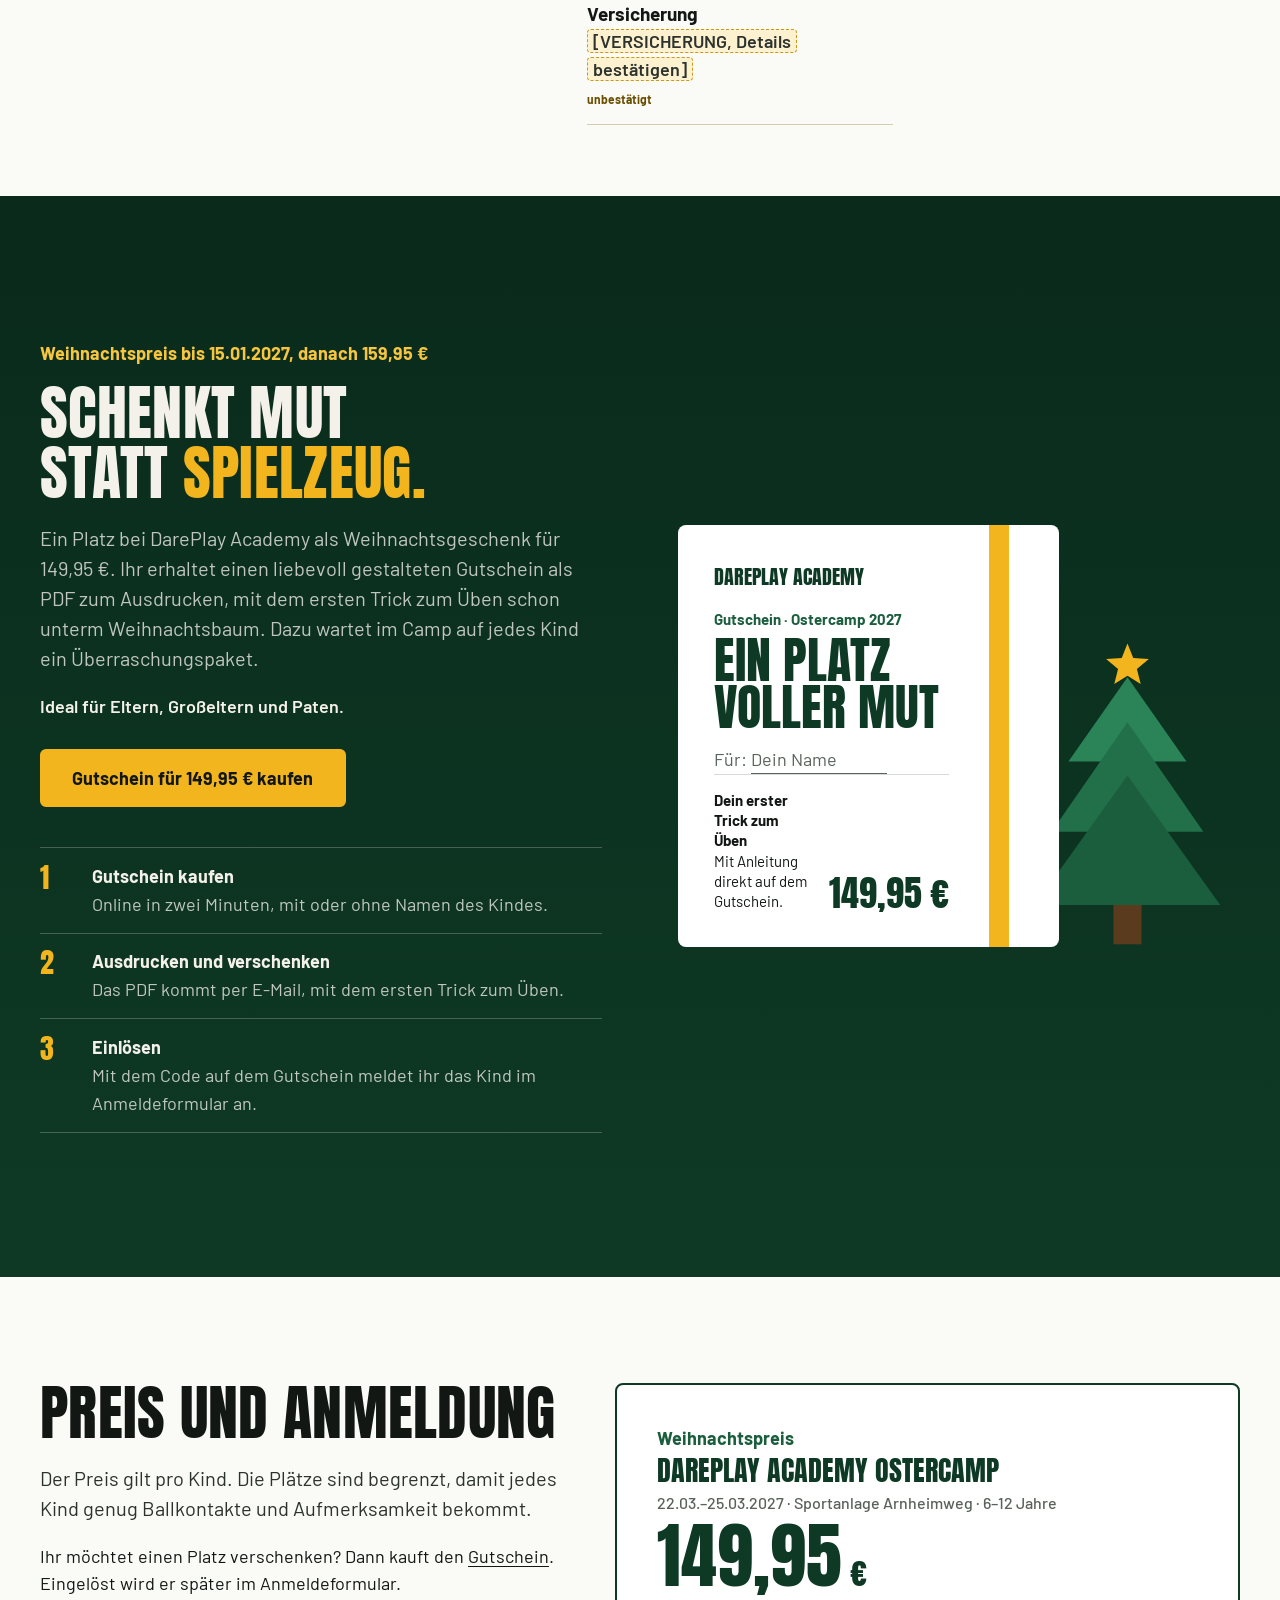
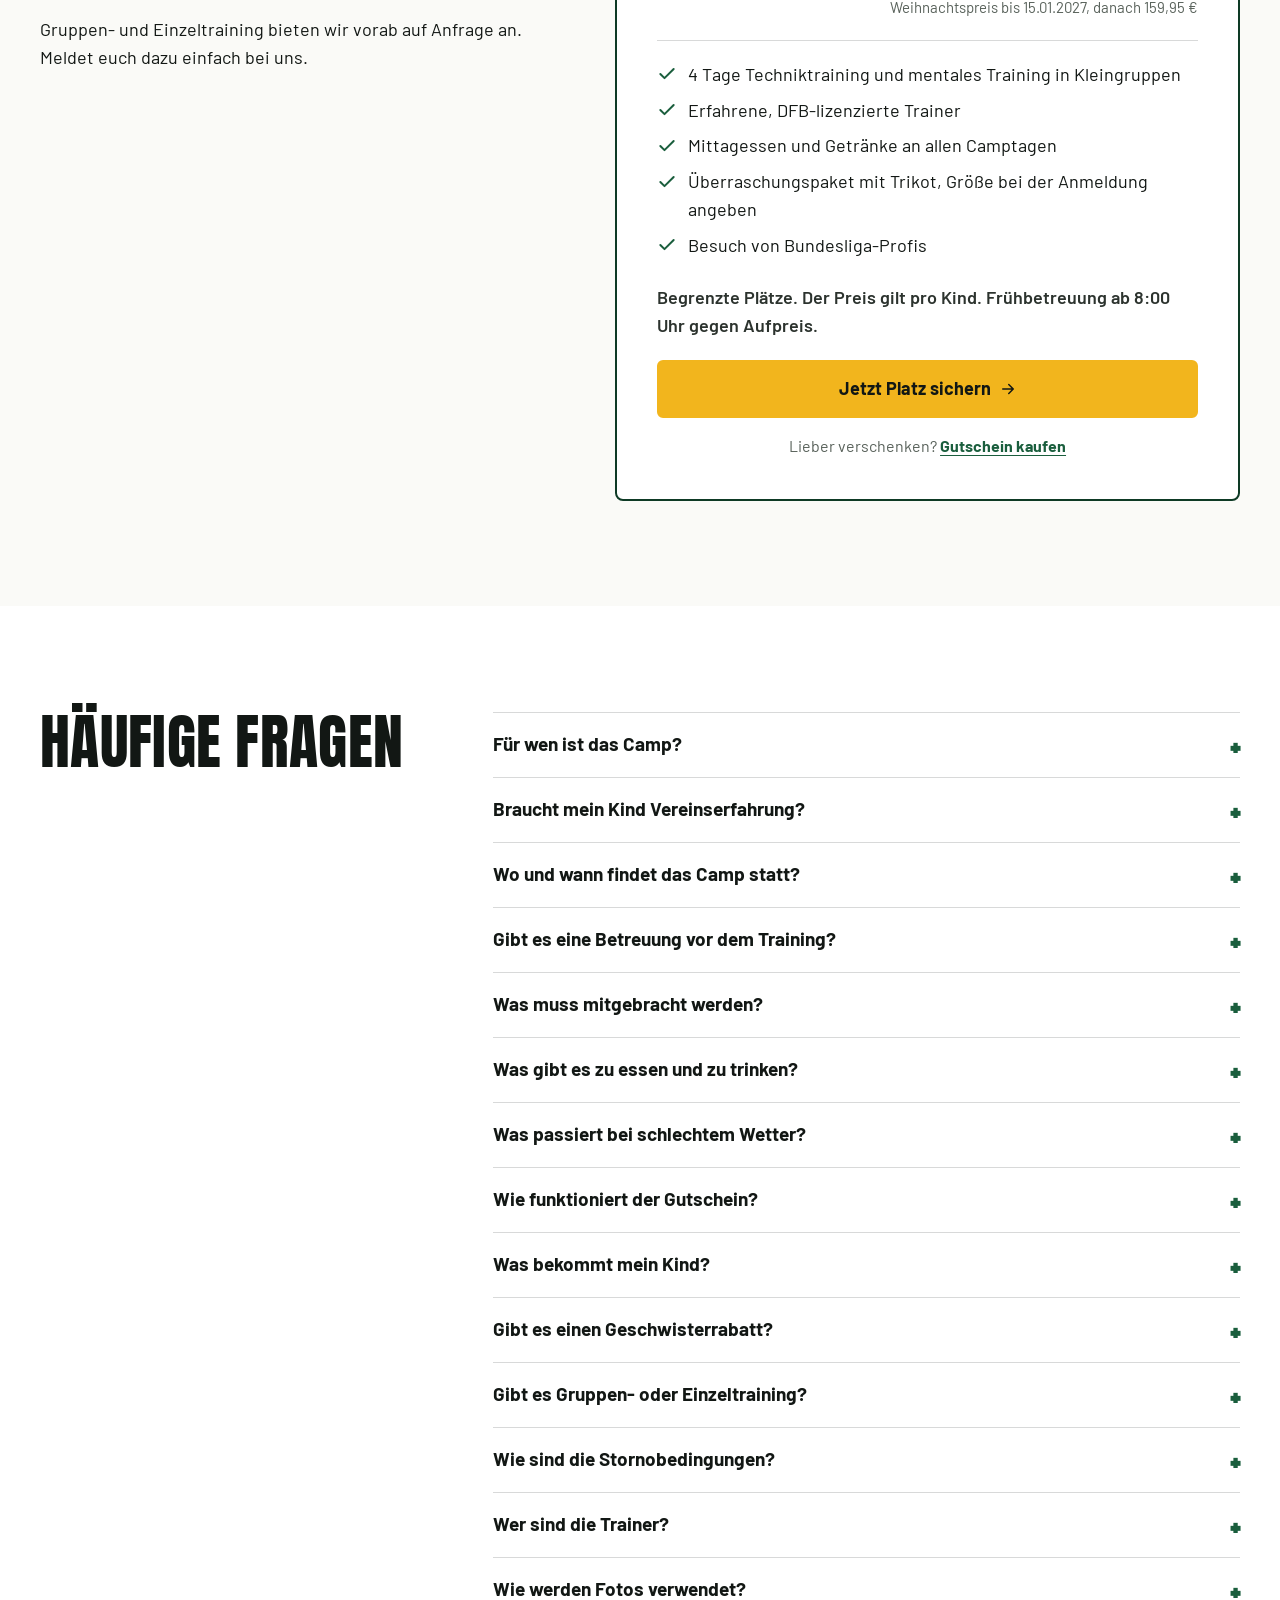
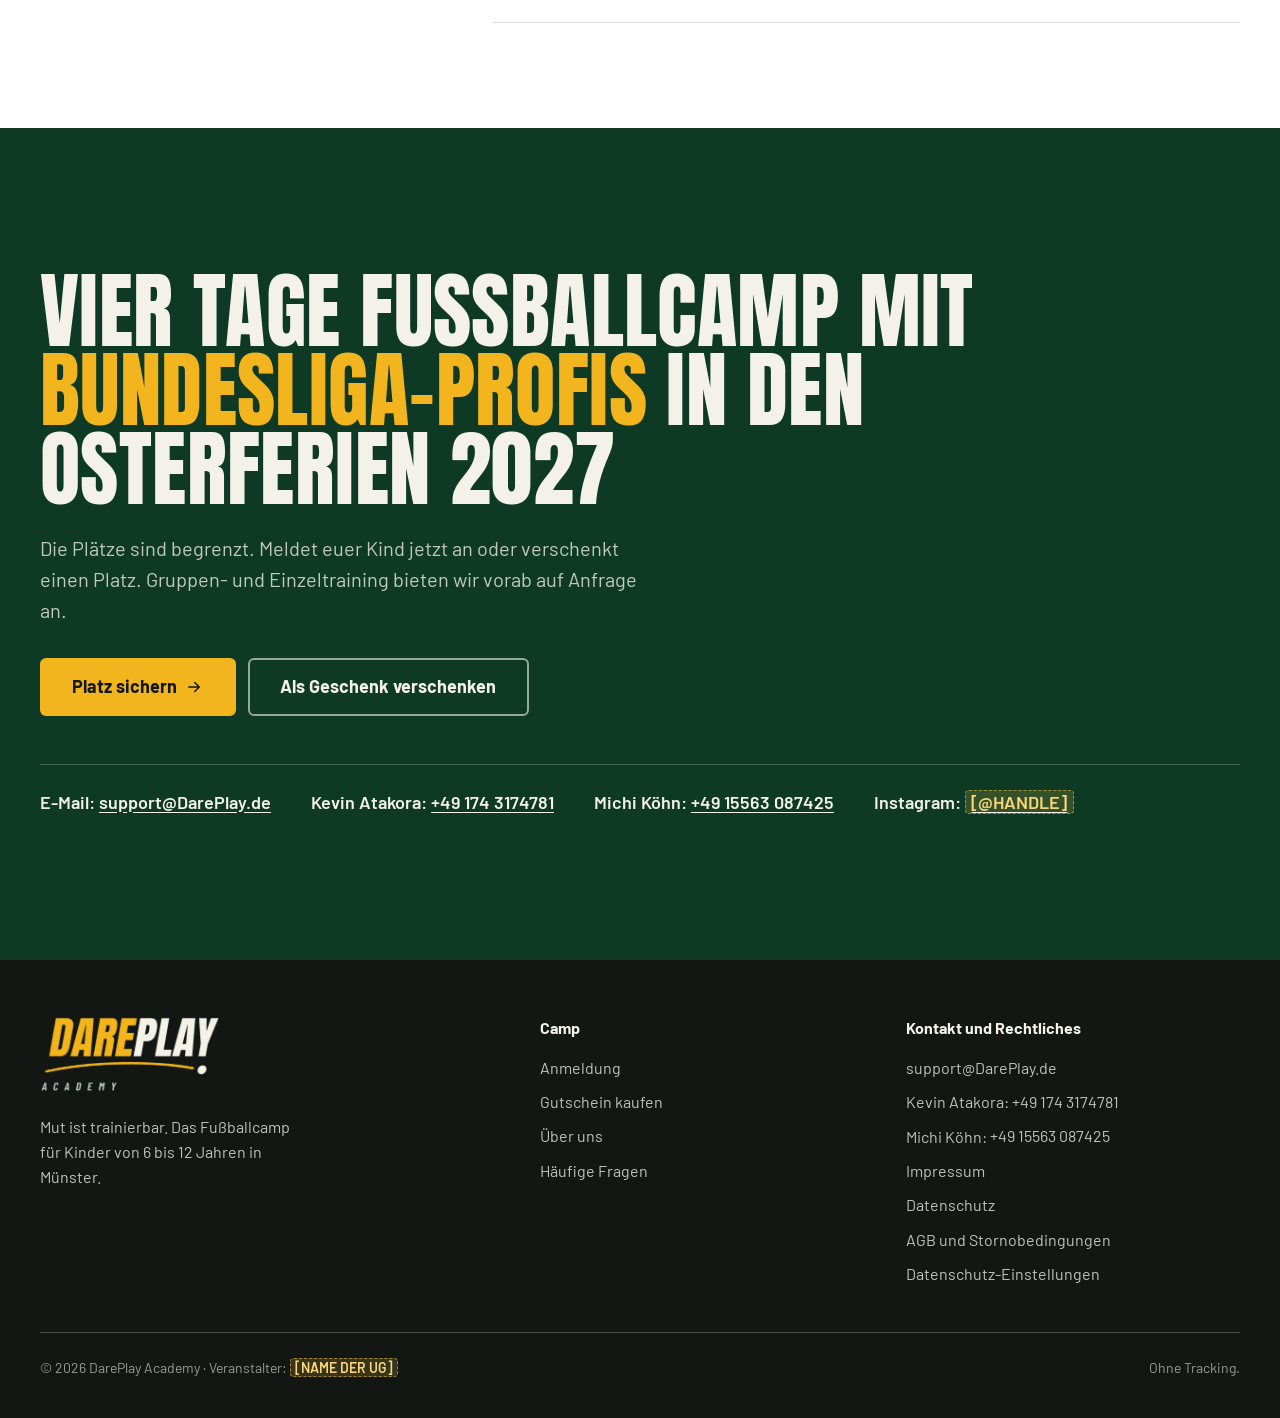
==== commit ac198eff: "Vertrauensleiste mit Icons Vier Einträge unter dem Hero erhalten größere Icons (Stern, Auszeichnung," ====
--- a/index.html
+++ b/index.html
@@ -63,6 +63,8 @@
   <symbol id="i-users" viewBox="0 0 24 24"><circle cx="9" cy="8" r="3.5"/><path d="M2.5 20a6.5 6.5 0 0 1 13 0M16 4.6a3.5 3.5 0 0 1 0 6.8M18 14.2a6.5 6.5 0 0 1 3.5 5.8"/></symbol>
   <symbol id="i-pin" viewBox="0 0 24 24"><path d="M12 21s-7-6.2-7-11.5a7 7 0 0 1 14 0C19 14.8 12 21 12 21z"/><circle cx="12" cy="9.5" r="2.5"/></symbol>
   <symbol id="i-calendar" viewBox="0 0 24 24"><rect x="3" y="4.5" width="18" height="16.5" rx="2"/><path d="M3 9.5h18M8 2.5v4M16 2.5v4"/></symbol>
+  <symbol id="i-award" viewBox="0 0 24 24"><circle cx="12" cy="9" r="6"/><path d="m8.5 13.9-1.5 7.1 5-2.6 5 2.6-1.5-7.1"/><path d="m12 6.2.9 1.8 2 .3-1.4 1.4.3 2-1.8-.9-1.8.9.3-2-1.4-1.4 2-.3z"/></symbol>
+  <symbol id="i-food" viewBox="0 0 24 24"><path d="M12 7c-1.5-1.2-5-1.6-6.6.8C3.3 11 5 16.6 7.6 19.3c1.4 1.5 2.9 1.4 4.4.7 1.5.7 3 .8 4.4-.7 2.6-2.7 4.3-8.3 2.2-11.5C17 5.4 13.5 5.8 12 7z"/><path d="M12 7c0-2 1-3.5 3-4"/></symbol>
 </svg>
 
 <div class="xmas-banner" id="xmas-banner" hidden data-xmas>
@@ -173,10 +175,10 @@
   <!-- 2 · VERTRAUENSLEISTE -->
   <section class="trust" aria-label="Darauf könnt ihr euch verlassen">
     <ul class="container trust__list">
-      <li class="trust__item">Bundesliga-Profis zu Besuch</li>
-      <li class="trust__item">DFB-lizenzierte Trainer</li>
-      <li class="trust__item">Überraschungspaket für jedes Kind</li>
-      <li class="trust__item">Mittagessen und Getränke inklusive</li>
+      <li class="trust__item"><svg class="icon trust__icon" aria-hidden="true"><use href="#i-star"/></svg><span>Bundesliga-Profis zu Besuch</span></li>
+      <li class="trust__item"><svg class="icon trust__icon" aria-hidden="true"><use href="#i-award"/></svg><span>DFB-lizenzierte Trainer</span></li>
+      <li class="trust__item"><svg class="icon trust__icon" aria-hidden="true"><use href="#i-gift"/></svg><span>Überraschungspaket für jedes Kind</span></li>
+      <li class="trust__item"><svg class="icon trust__icon" aria-hidden="true"><use href="#i-food"/></svg><span>Mittagessen und Getränke inklusive</span></li>
     </ul>
   </section>
 
--- a/assets/css/styles.css
+++ b/assets/css/styles.css
@@ -318,12 +318,13 @@
    Vertrauensleiste
    ========================================================================== */
 .trust { background: var(--bg); border-bottom: 1px solid var(--line); }
-.trust__list { display: grid; grid-template-columns: 1fr 1fr; list-style: none; }
-.trust__item { padding: 1.1rem 1rem 1.1rem 0; font-weight: 600; font-size: 1.0625rem; line-height: 1.3; border-top: 1px solid var(--line); }
+.trust__list { display: grid; grid-template-columns: minmax(0, 1fr) minmax(0, 1fr); list-style: none; }
+.trust__item { display: flex; flex-direction: column; align-items: flex-start; gap: 0.5rem; padding: 1.25rem 0.75rem 1.25rem 0; font-weight: 700; font-size: 1.0625rem; line-height: 1.25; border-top: 1px solid var(--line); }
 .trust__item:nth-child(-n+2) { border-top: 0; }
+.trust__icon { width: 36px; height: 36px; color: var(--green-700); stroke-width: 1.6; }
 @media (min-width: 900px) {
   .trust__list { grid-template-columns: repeat(4, 1fr); }
-  .trust__item { border-top: 0; padding: 1.5rem 1.5rem 1.5rem 0; }
+  .trust__item { flex-direction: row; align-items: center; gap: 0.85rem; font-size: 1.125rem; border-top: 0; padding: 1.75rem 1.5rem 1.75rem 0; }
   .trust__item + .trust__item { border-left: 1px solid var(--line); padding-left: 1.5rem; }
 }
 
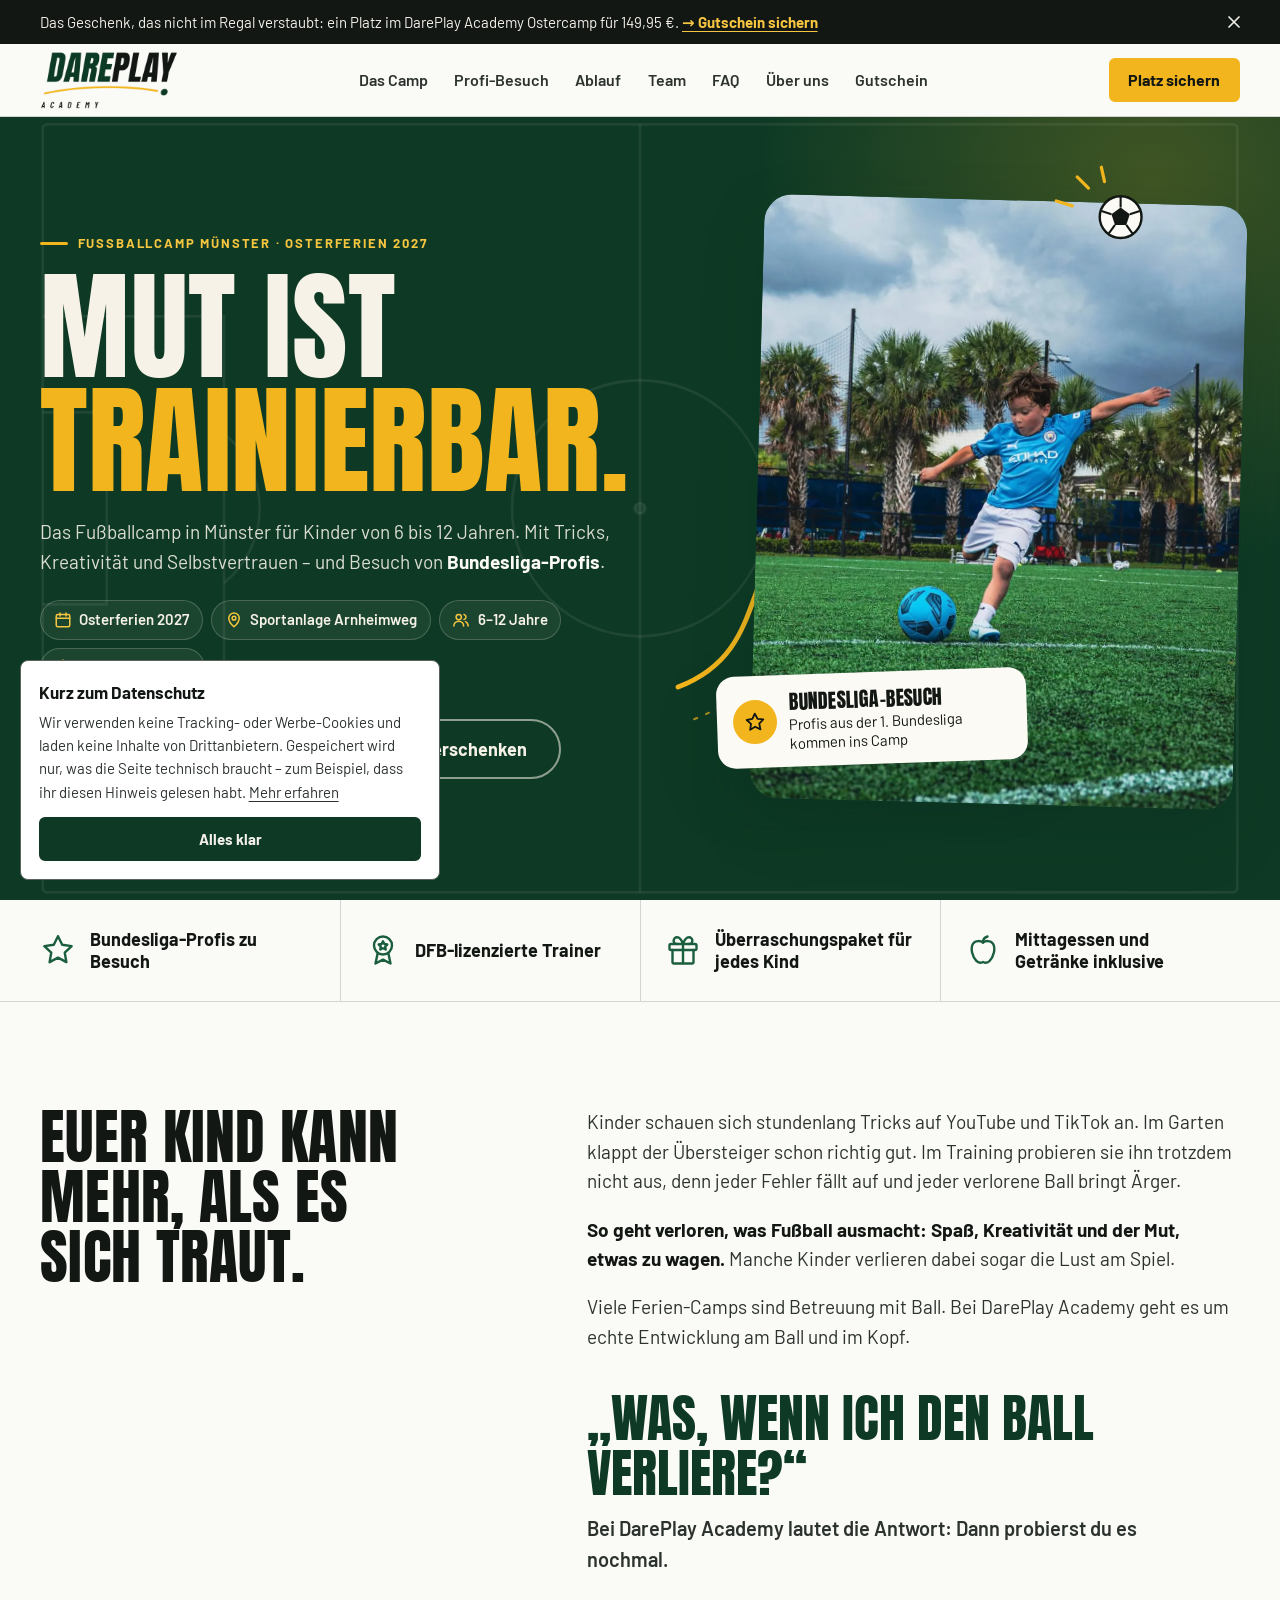
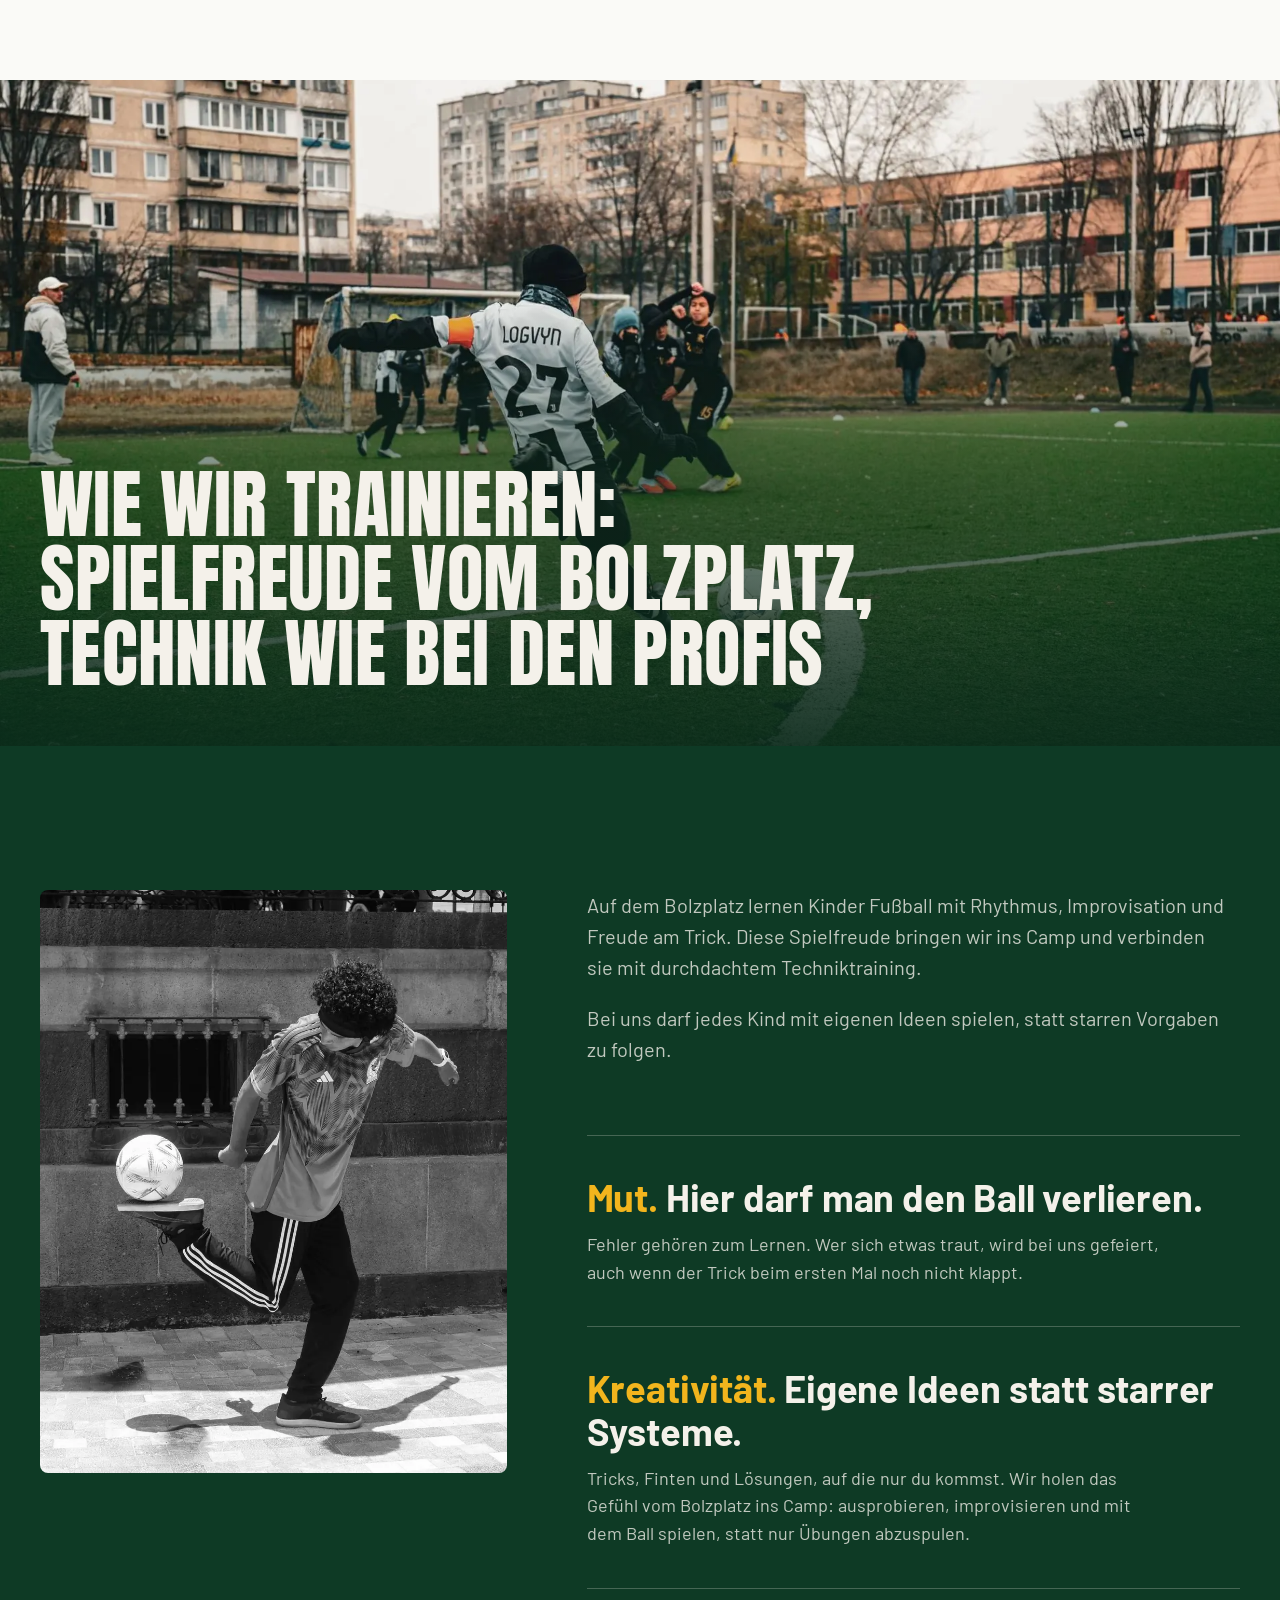
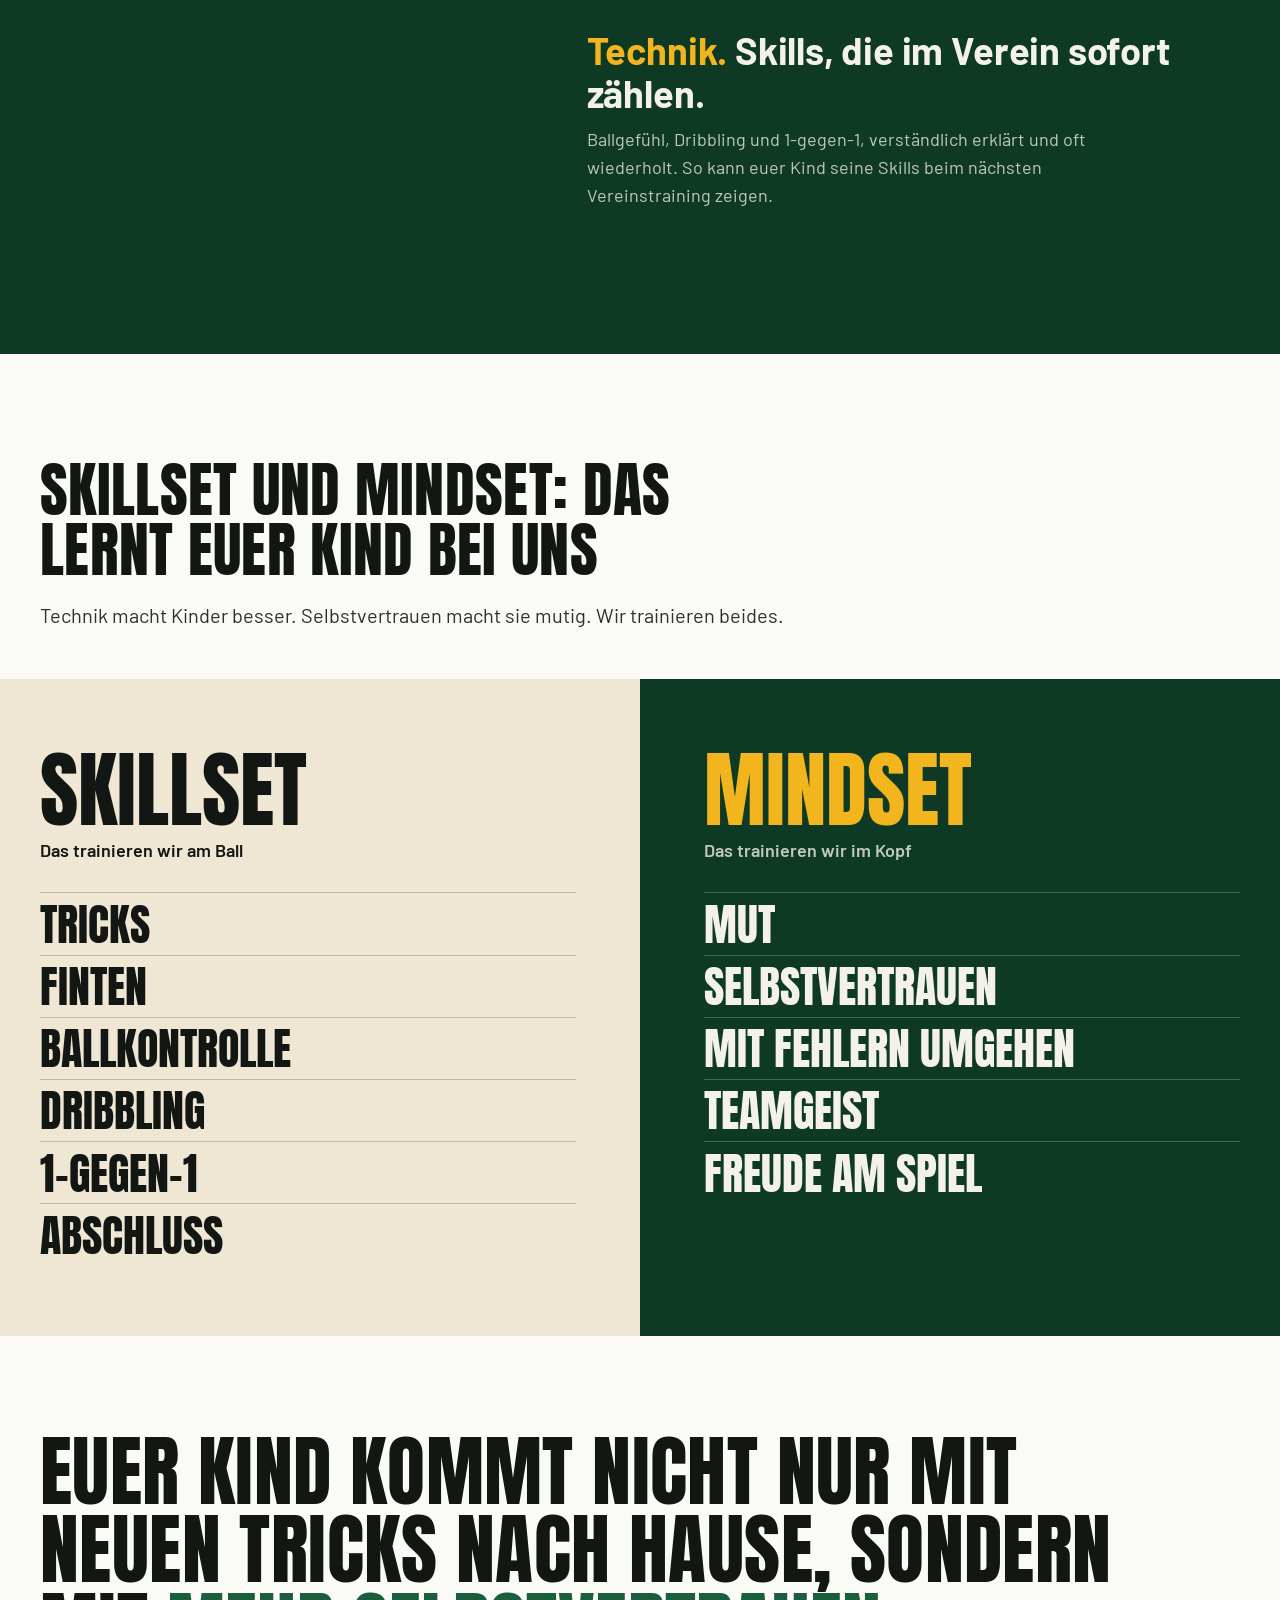
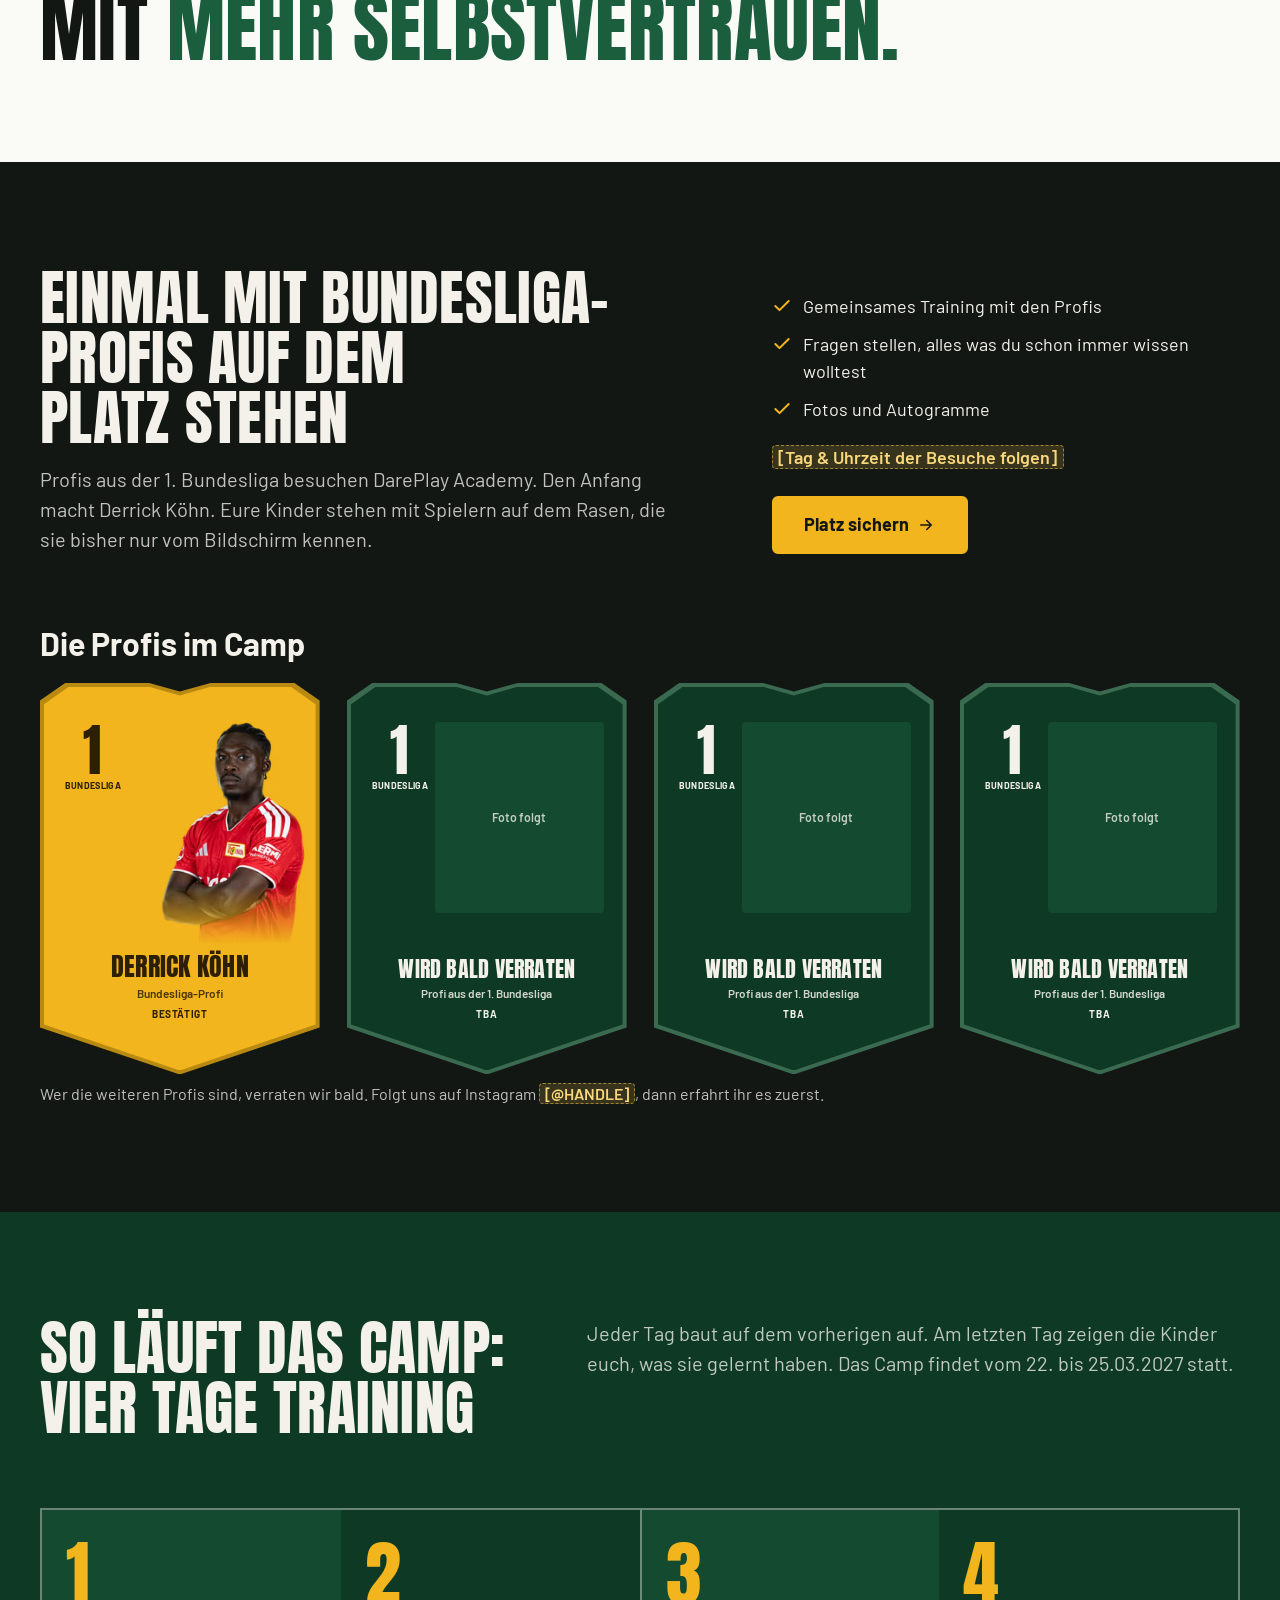
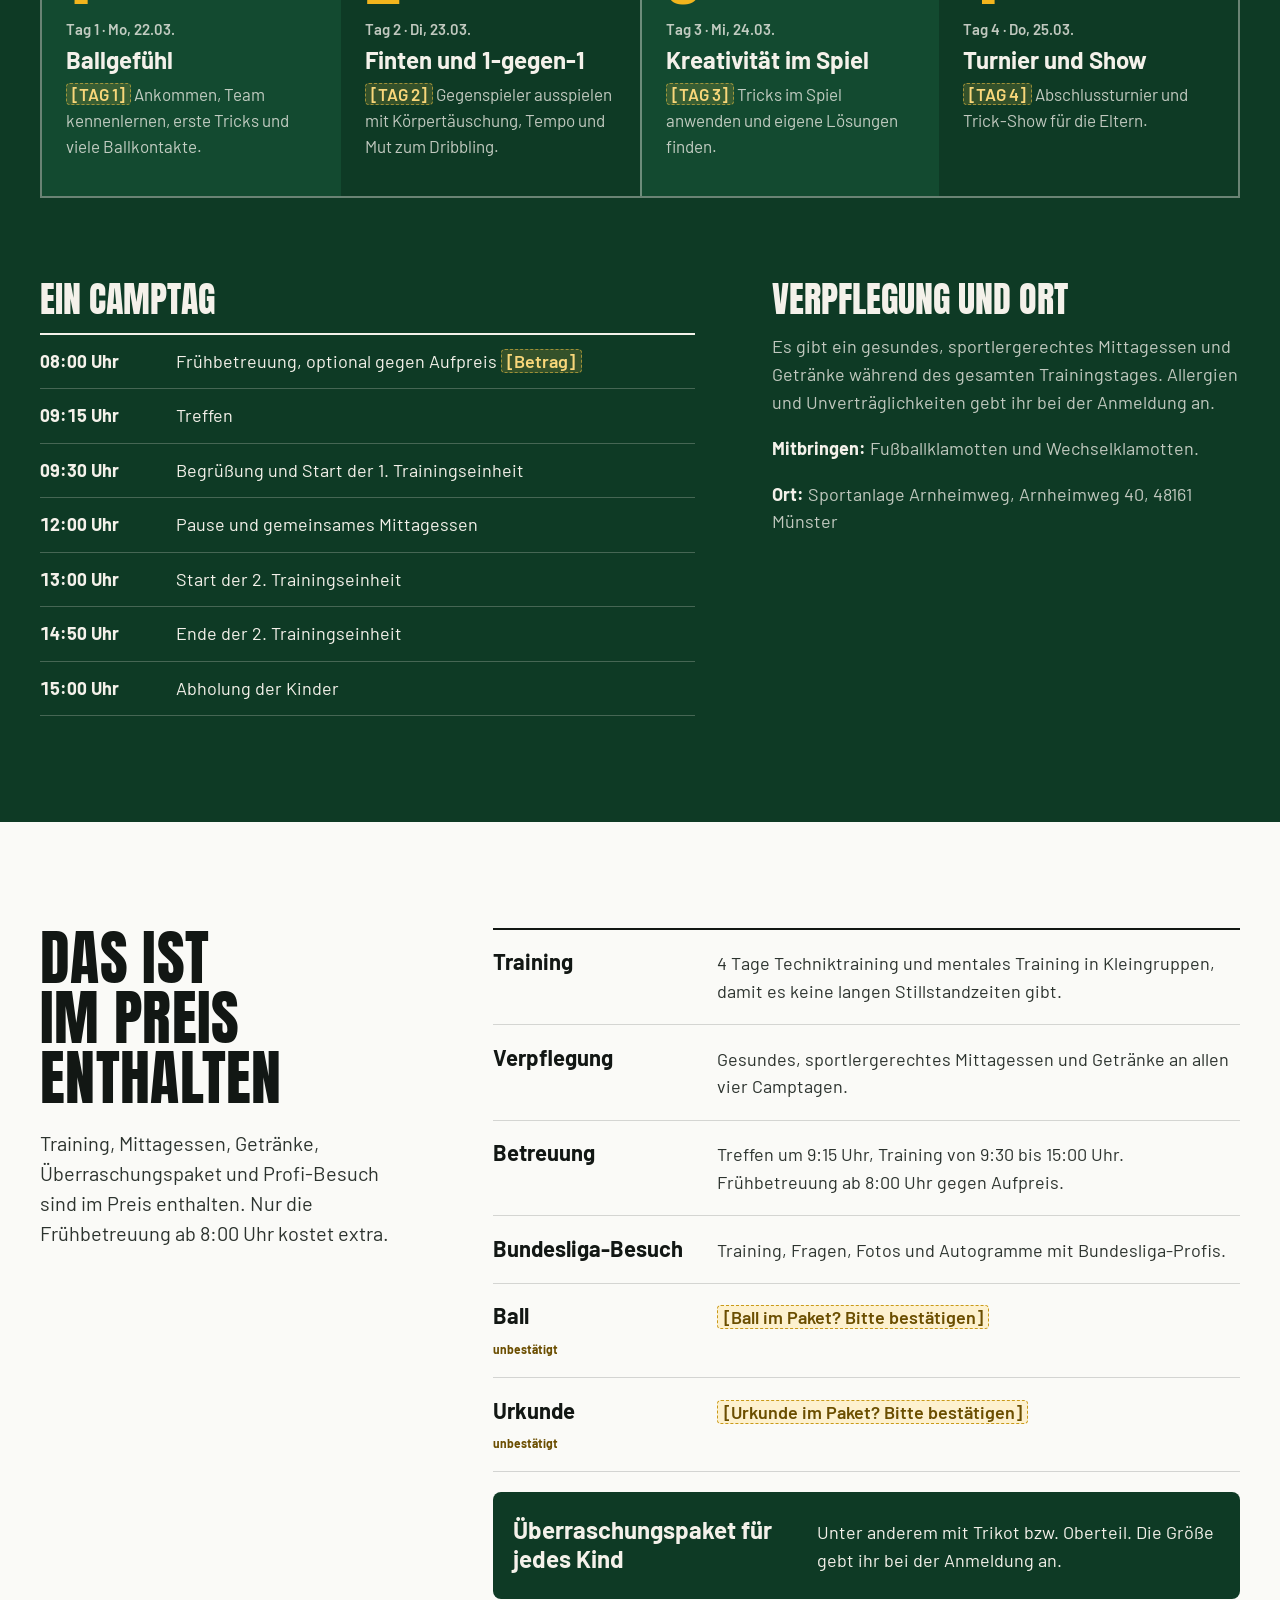
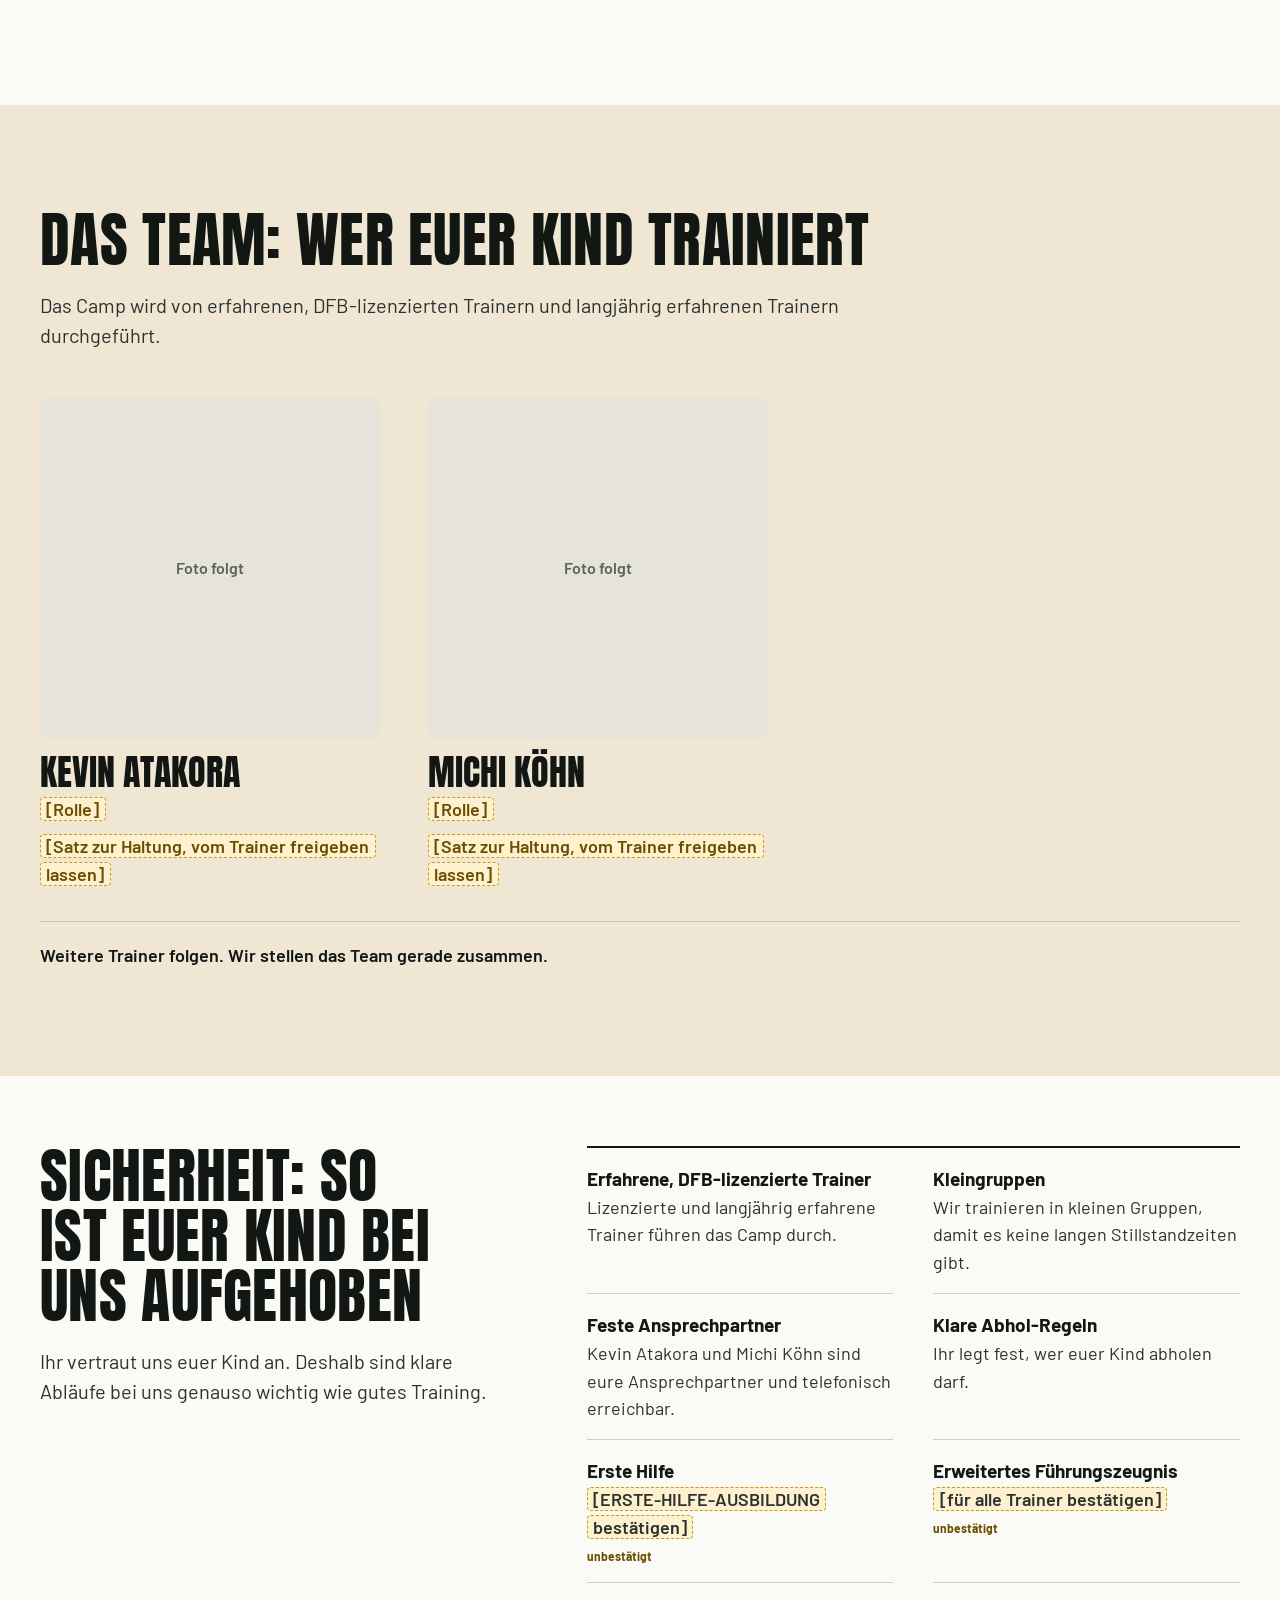
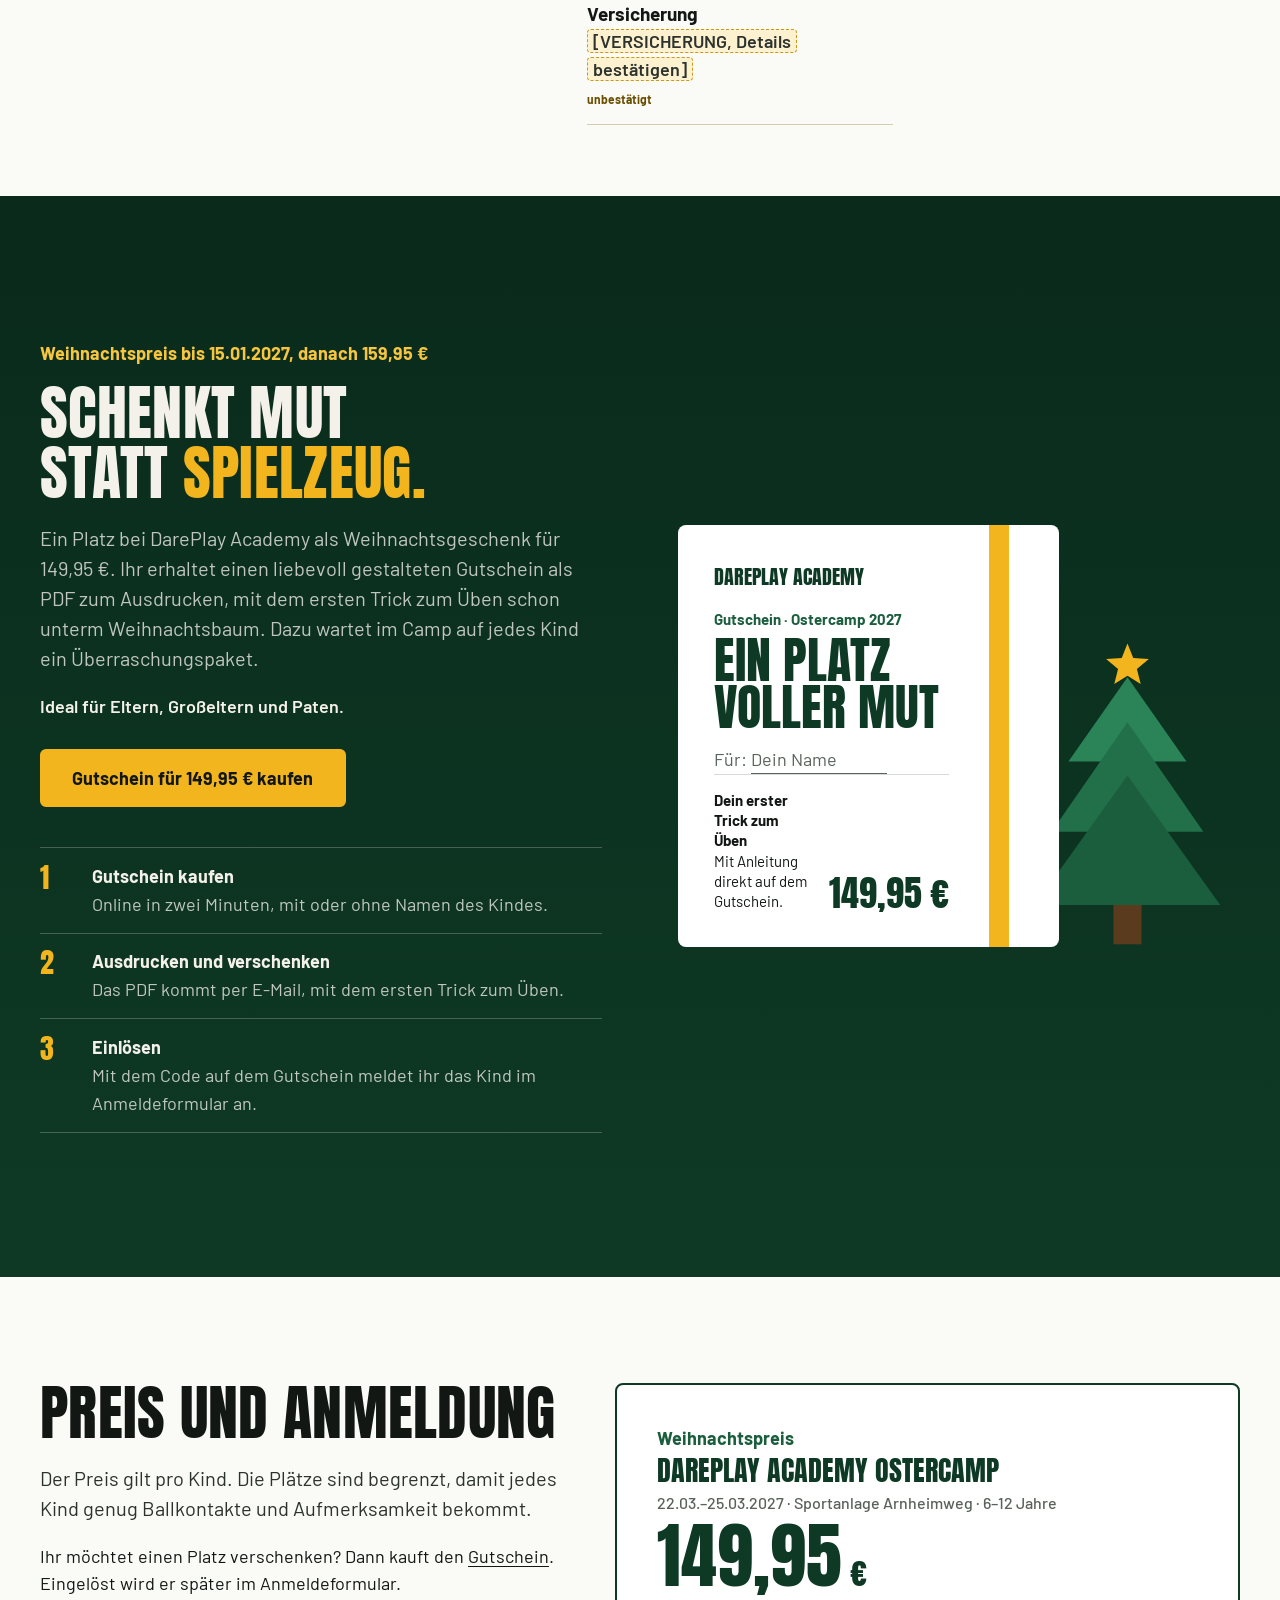
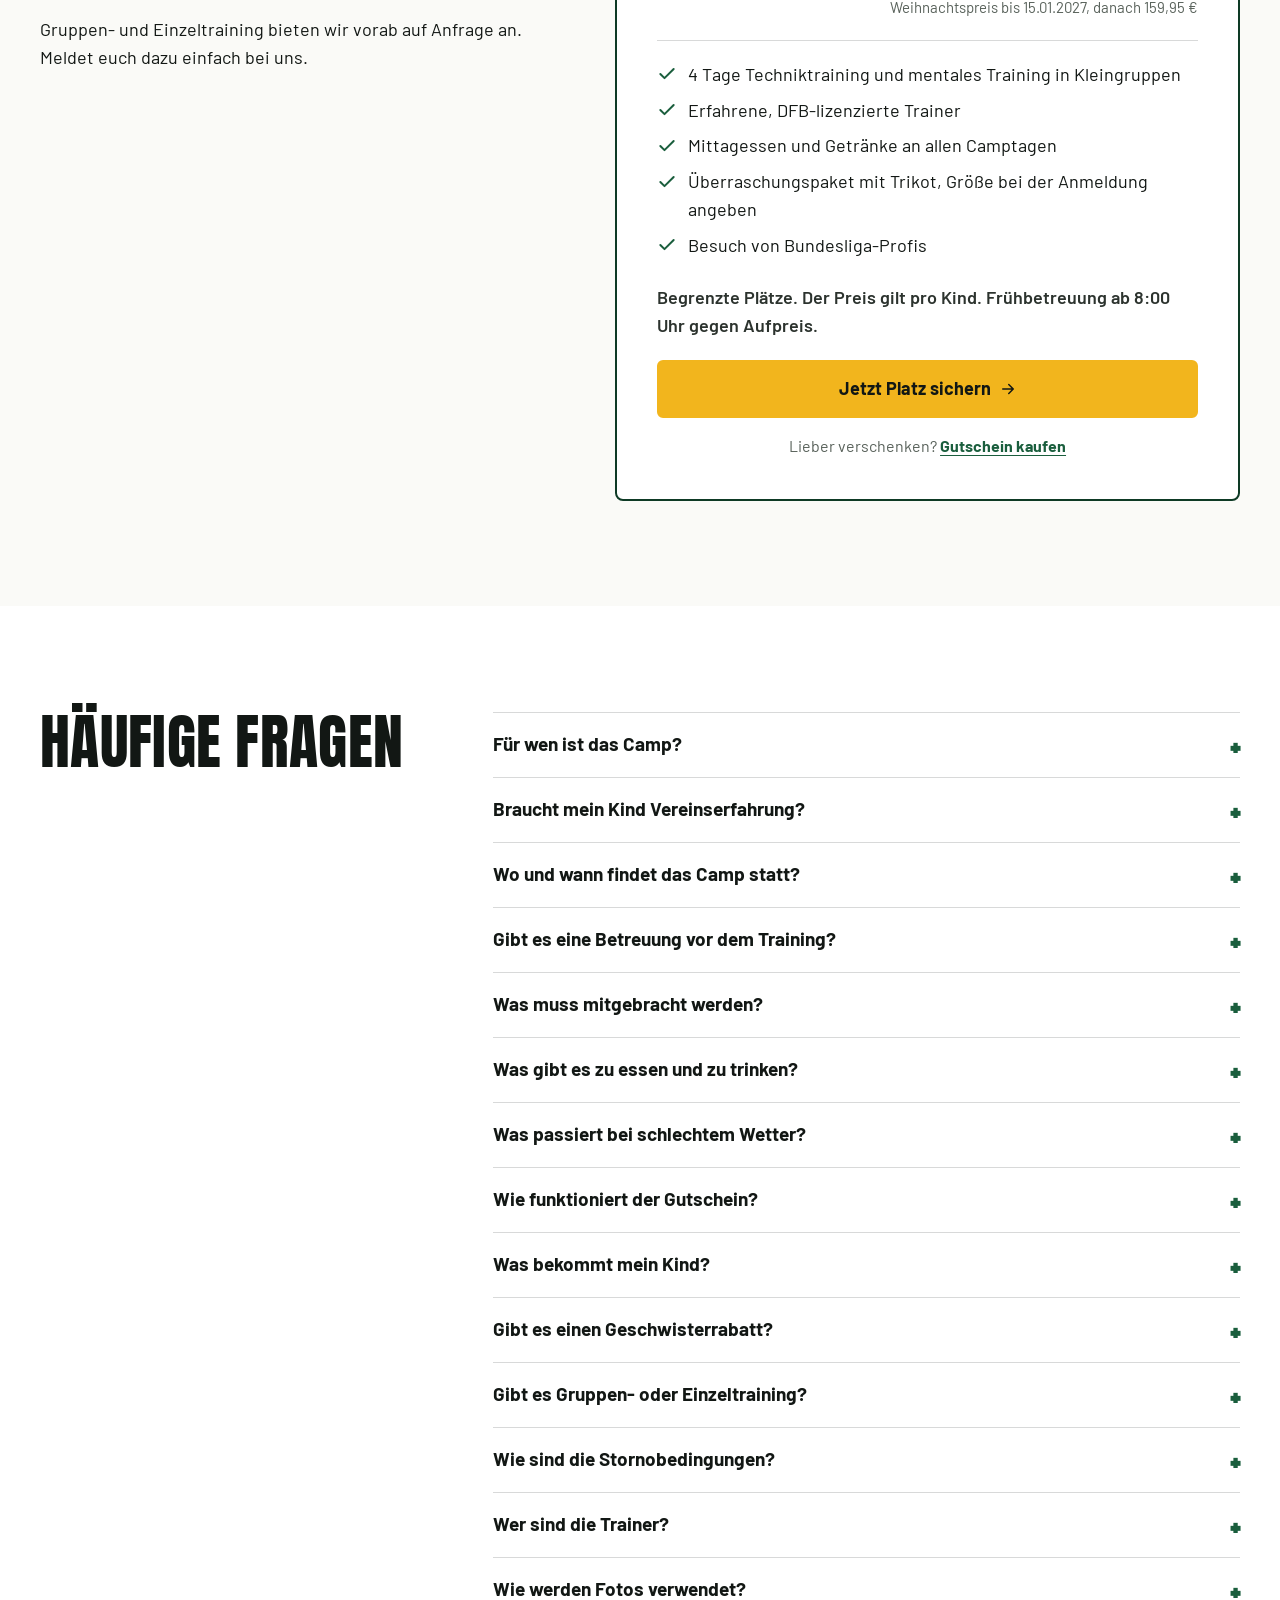
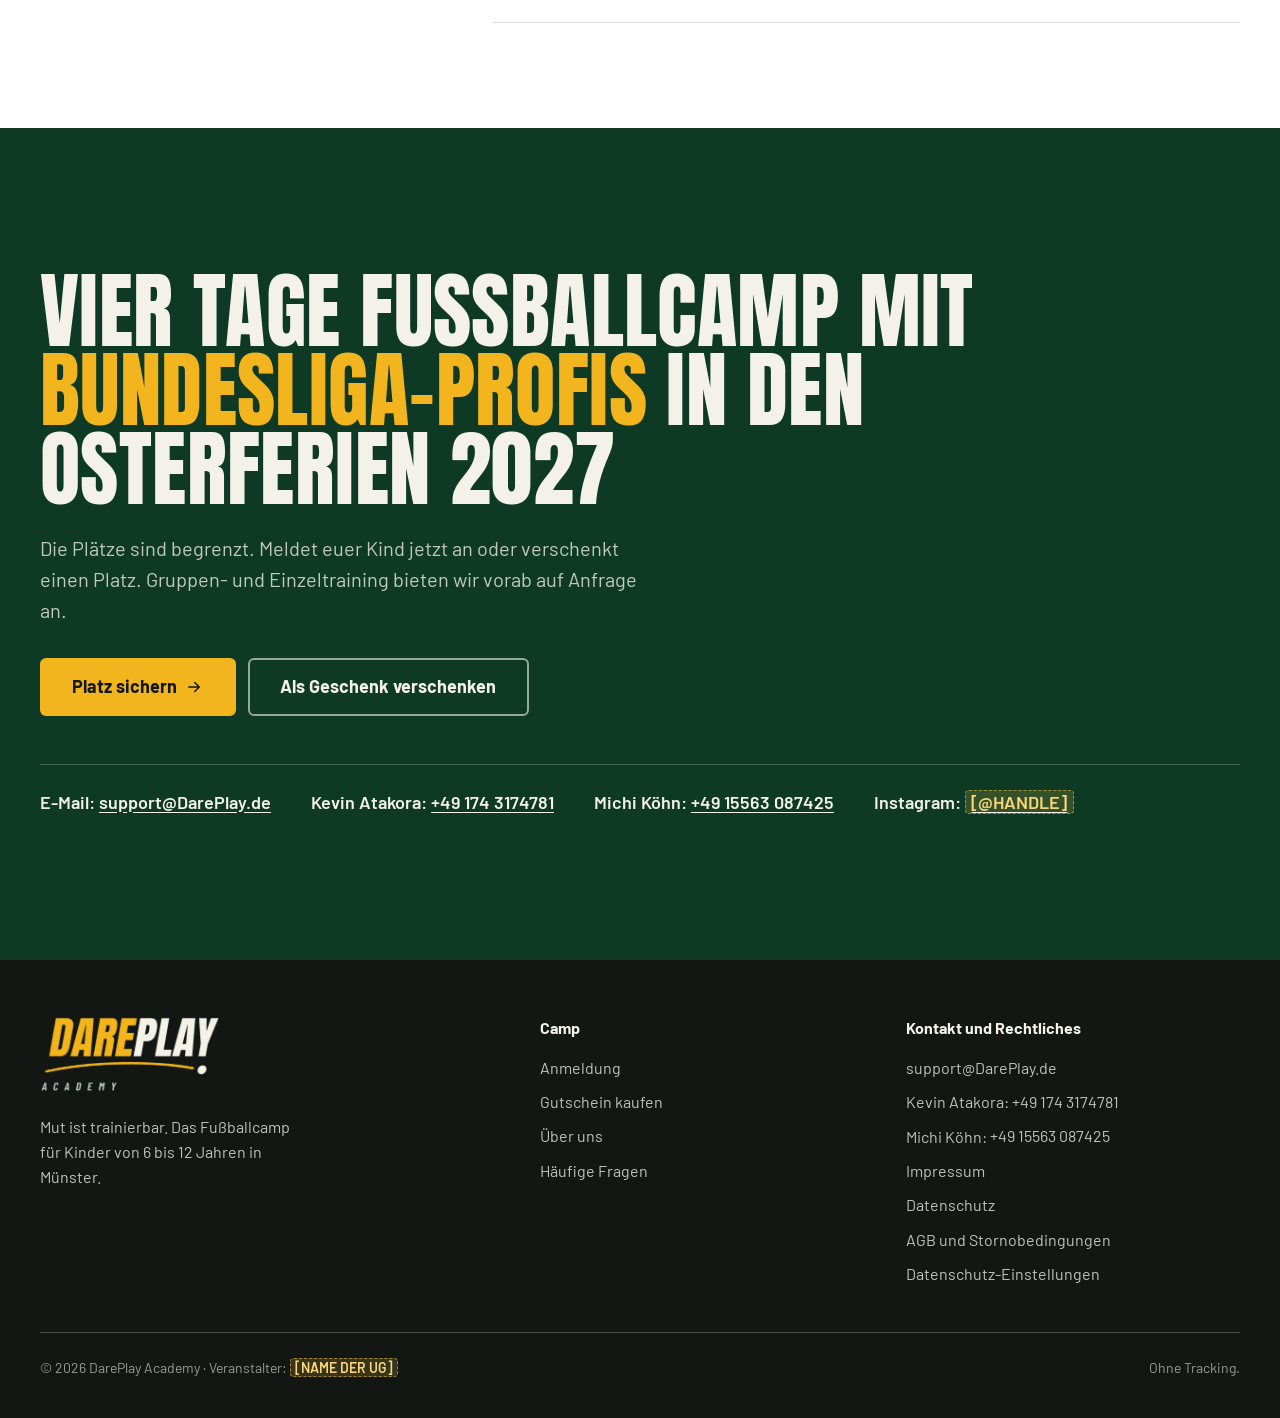
==== commit a64a9577: "Straße durch Bolzplatz ersetzt Co-Authored-By: Claude Sonnet 5.5 <noreply@anthropic.com> Claude-Sess" ====
--- a/index.html
+++ b/index.html
@@ -202,7 +202,7 @@
          alt="Ein Kind mit Kapitänsbinde holt zum Schuss aus, im Hintergrund kämpfen mehrere Spieler um den Ball">
     <div class="band__text on-dark">
       <div class="container">
-        <h2 id="philo-title" class="display h2">Wie wir trainieren: Spielfreude von der Straße, Technik wie bei den Profis</h2>
+        <h2 id="philo-title" class="display h2">Wie wir trainieren: Spielfreude vom Bolzplatz, Technik wie bei den Profis</h2>
       </div>
     </div>
   </section>
@@ -213,7 +213,7 @@
            alt="Schwarz-weiß-Foto: Ein junger Freestyler balanciert den Ball auf dem Fuß, sein Schatten fällt lang auf das Pflaster">
       <div>
         <div class="pillars__intro">
-          <p>Auf dem Bolzplatz und auf der Straße lernen Kinder Fußball mit Rhythmus, Improvisation und Freude am Trick. Diese Spielfreude bringen wir ins Camp und verbinden sie mit durchdachtem Techniktraining.</p>
+          <p>Auf dem Bolzplatz lernen Kinder Fußball mit Rhythmus, Improvisation und Freude am Trick. Diese Spielfreude bringen wir ins Camp und verbinden sie mit durchdachtem Techniktraining.</p>
           <p>Bei uns darf jedes Kind mit eigenen Ideen spielen, statt starren Vorgaben zu folgen.</p>
         </div>
         <article class="statement">
@@ -222,7 +222,7 @@
         </article>
         <article class="statement">
           <h3 class="h3--statement"><span class="statement__name">Kreativität.</span> Eigene Ideen statt starrer Systeme.</h3>
-          <p>Tricks, Finten und Lösungen, auf die nur du kommst. Wir holen das Gefühl vom Bolzplatz und vom Straßenfußball ins Camp: ausprobieren, improvisieren und mit dem Ball spielen, statt nur Übungen abzuspulen.</p>
+          <p>Tricks, Finten und Lösungen, auf die nur du kommst. Wir holen das Gefühl vom Bolzplatz ins Camp: ausprobieren, improvisieren und mit dem Ball spielen, statt nur Übungen abzuspulen.</p>
         </article>
         <article class="statement">
           <h3 class="h3--statement"><span class="statement__name">Technik.</span> Skills, die im Verein sofort zählen.</h3>
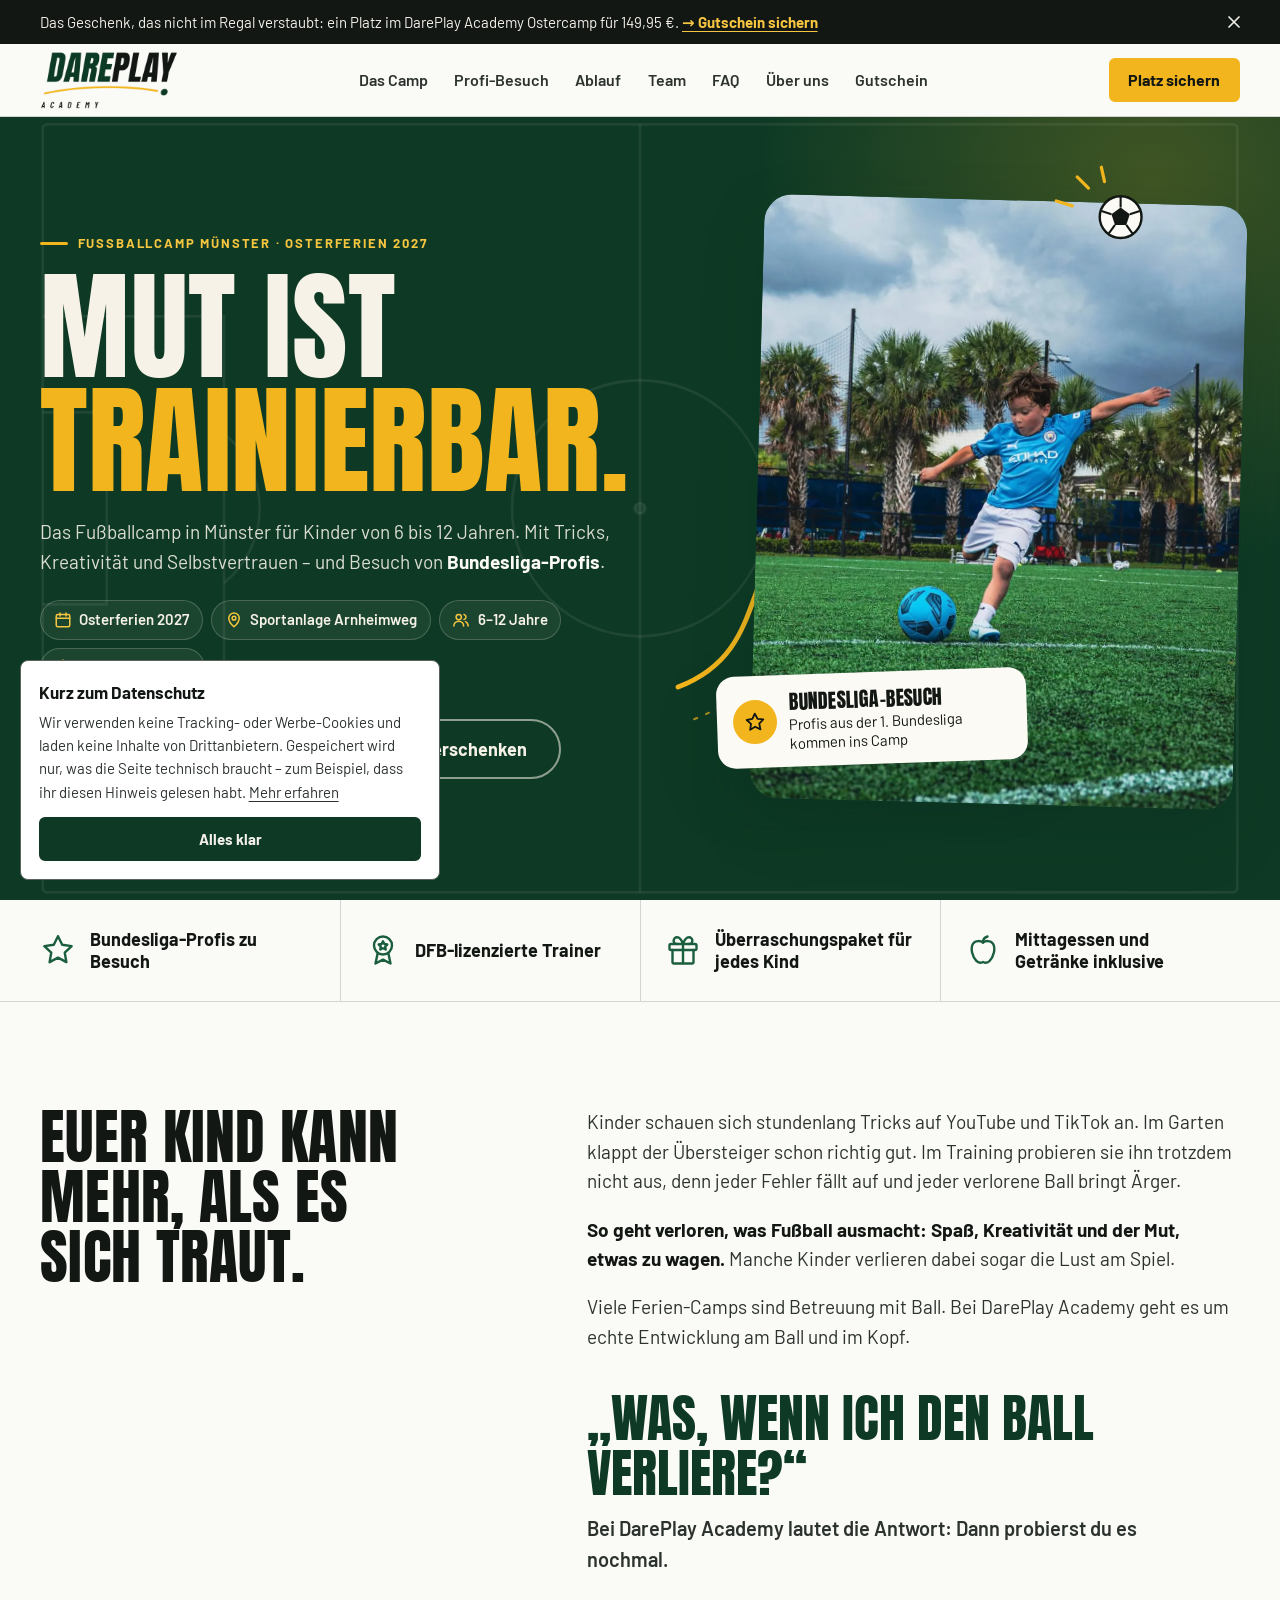
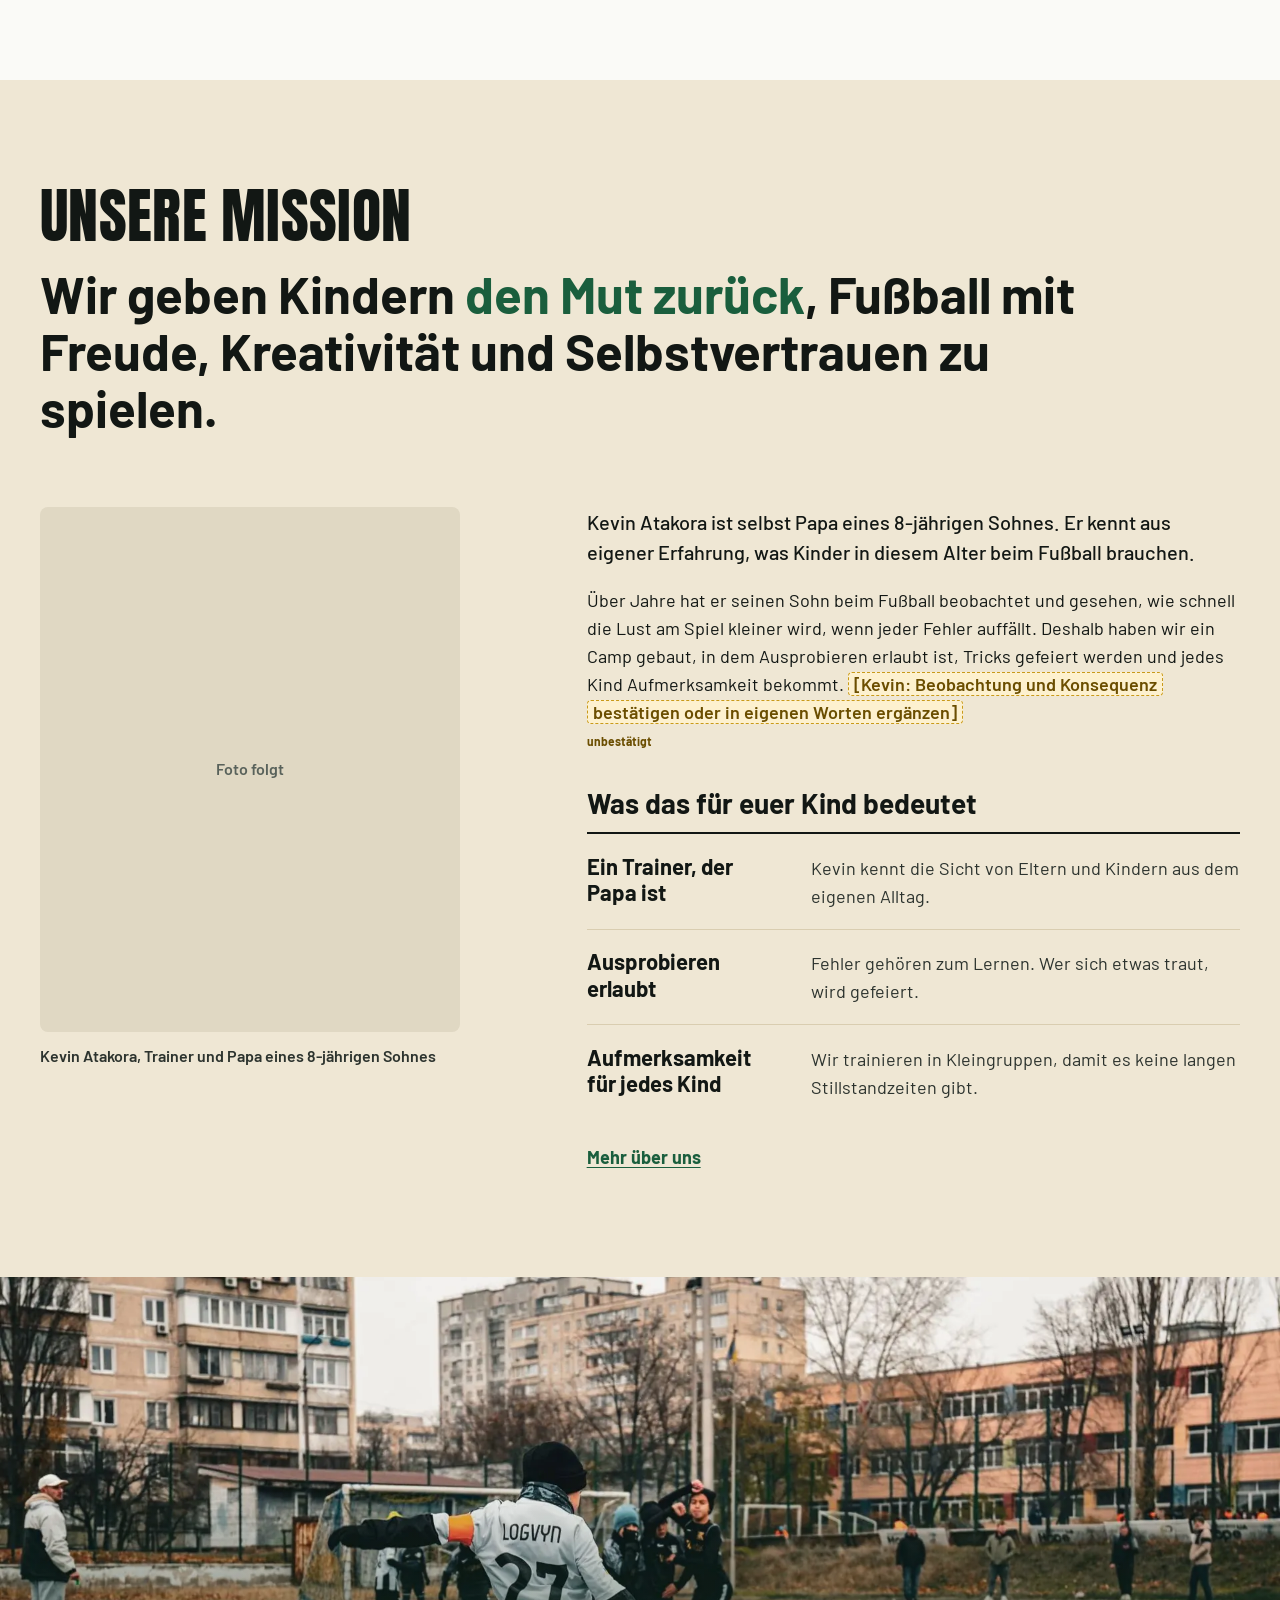
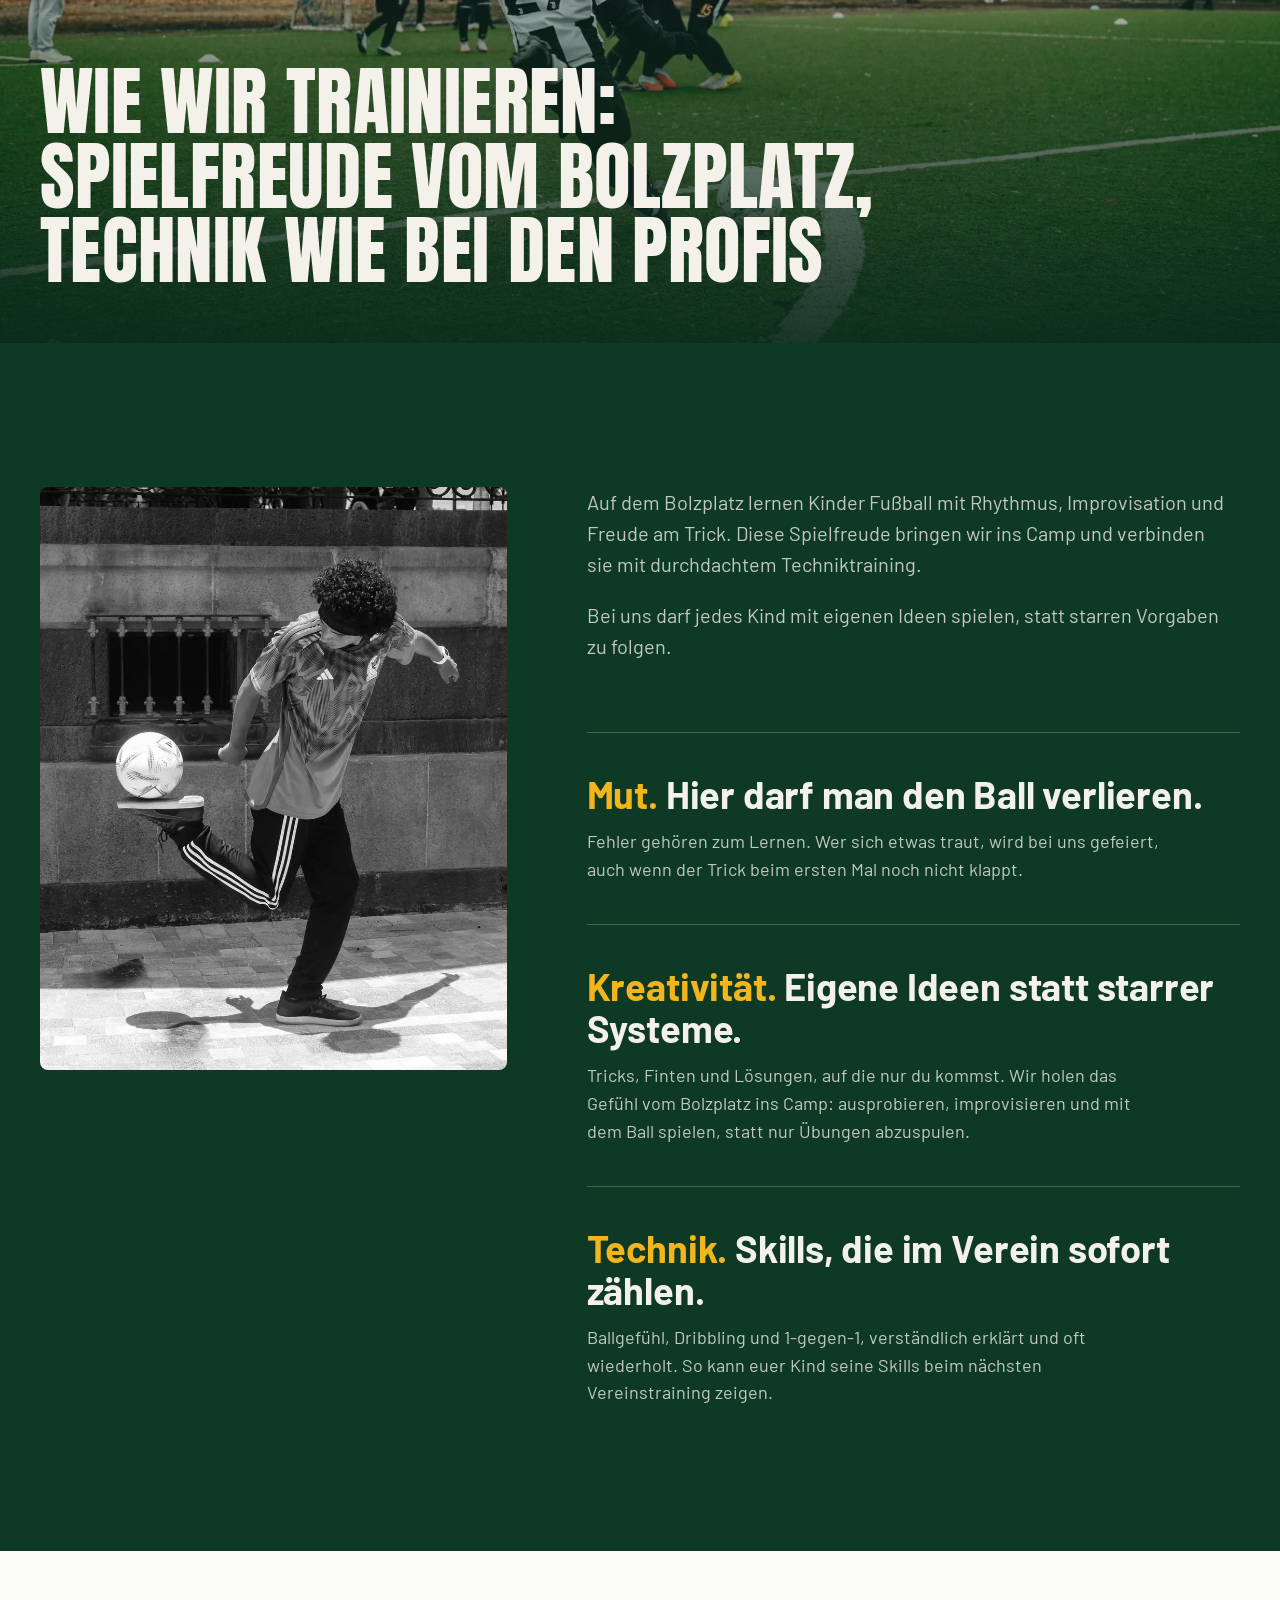
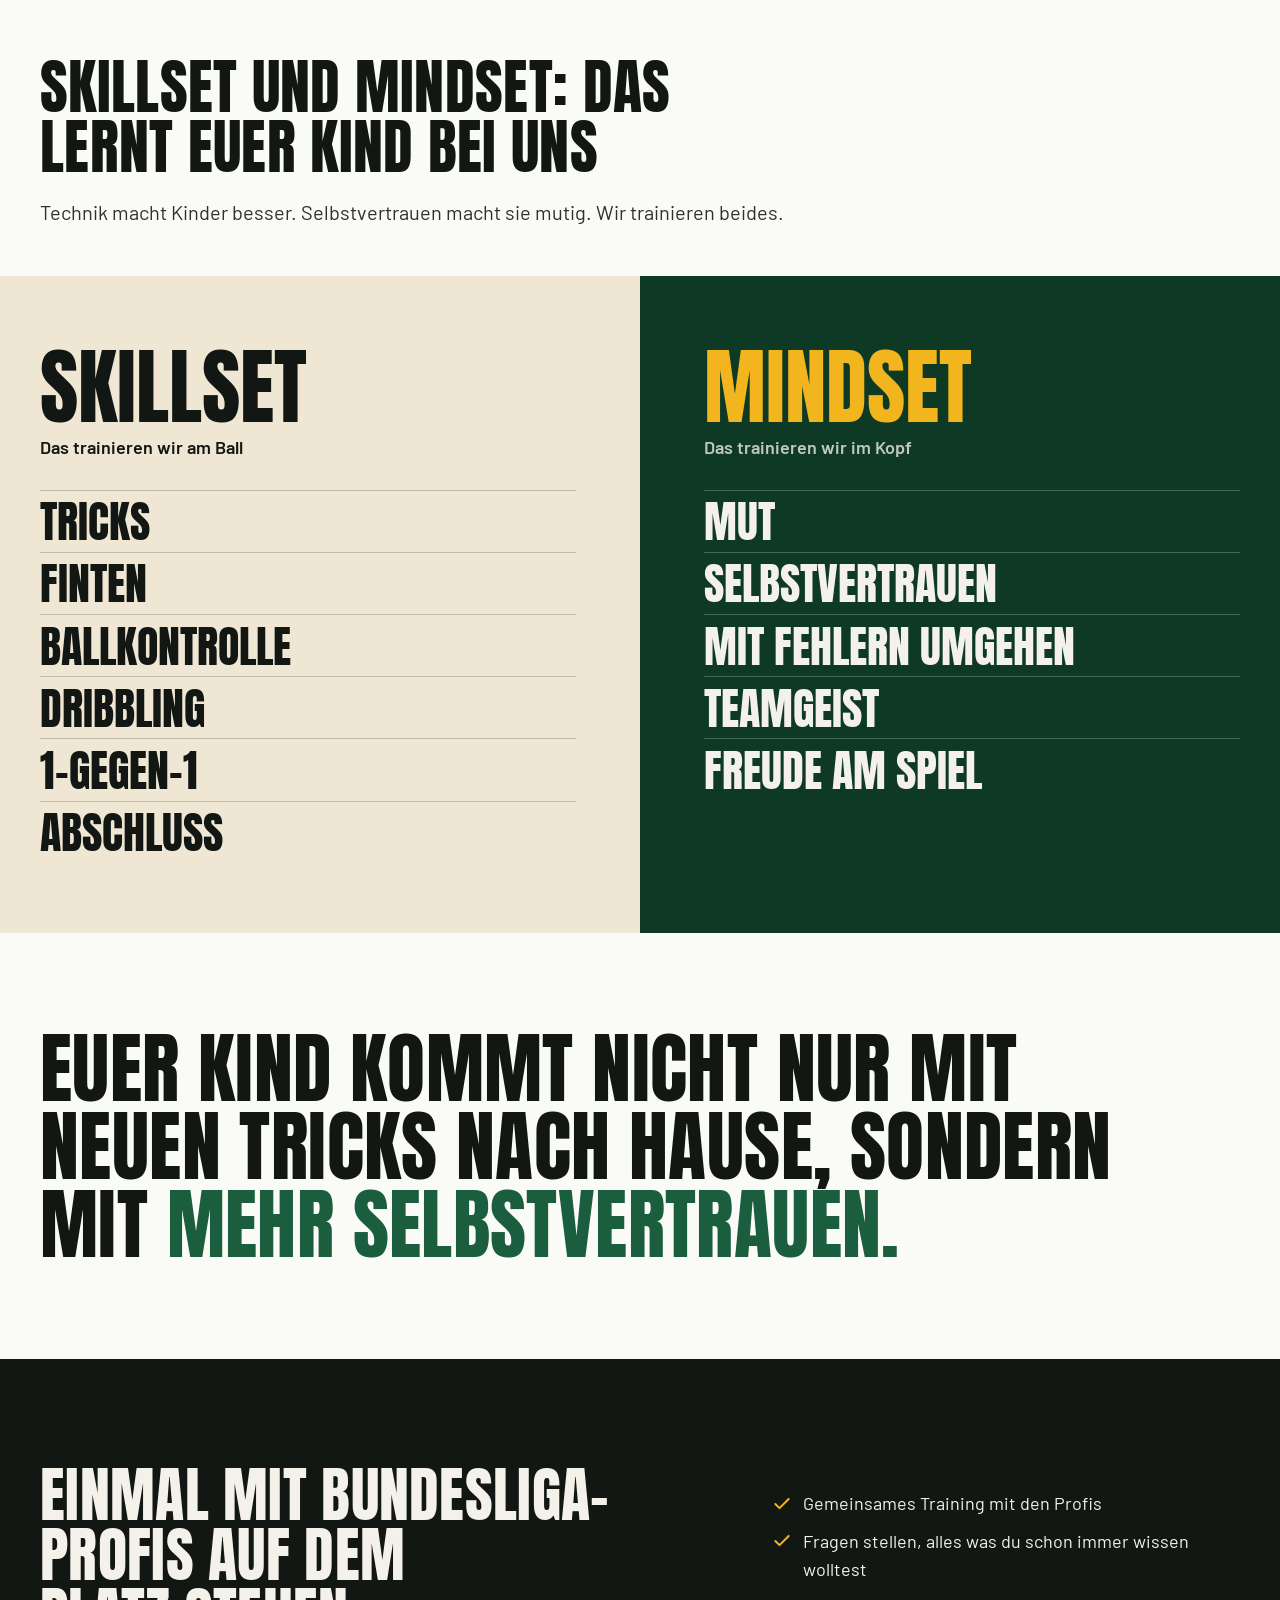
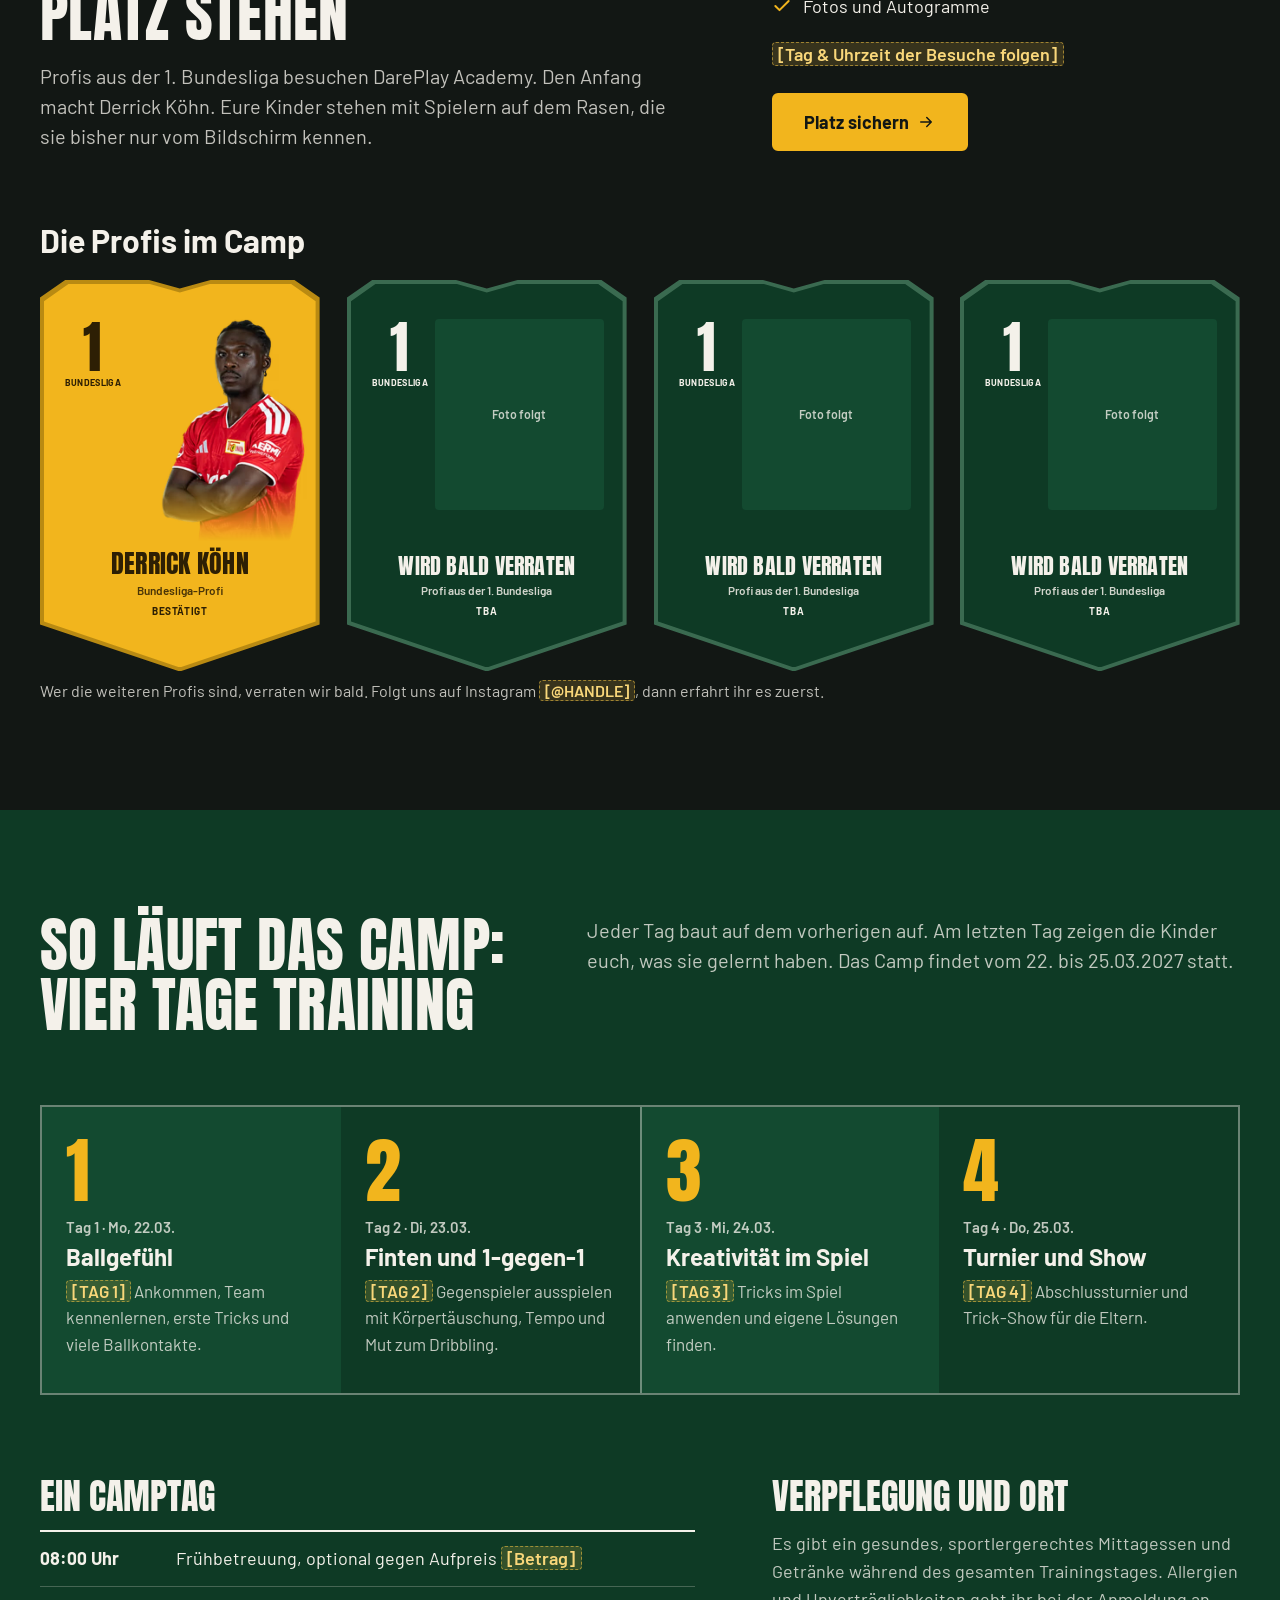
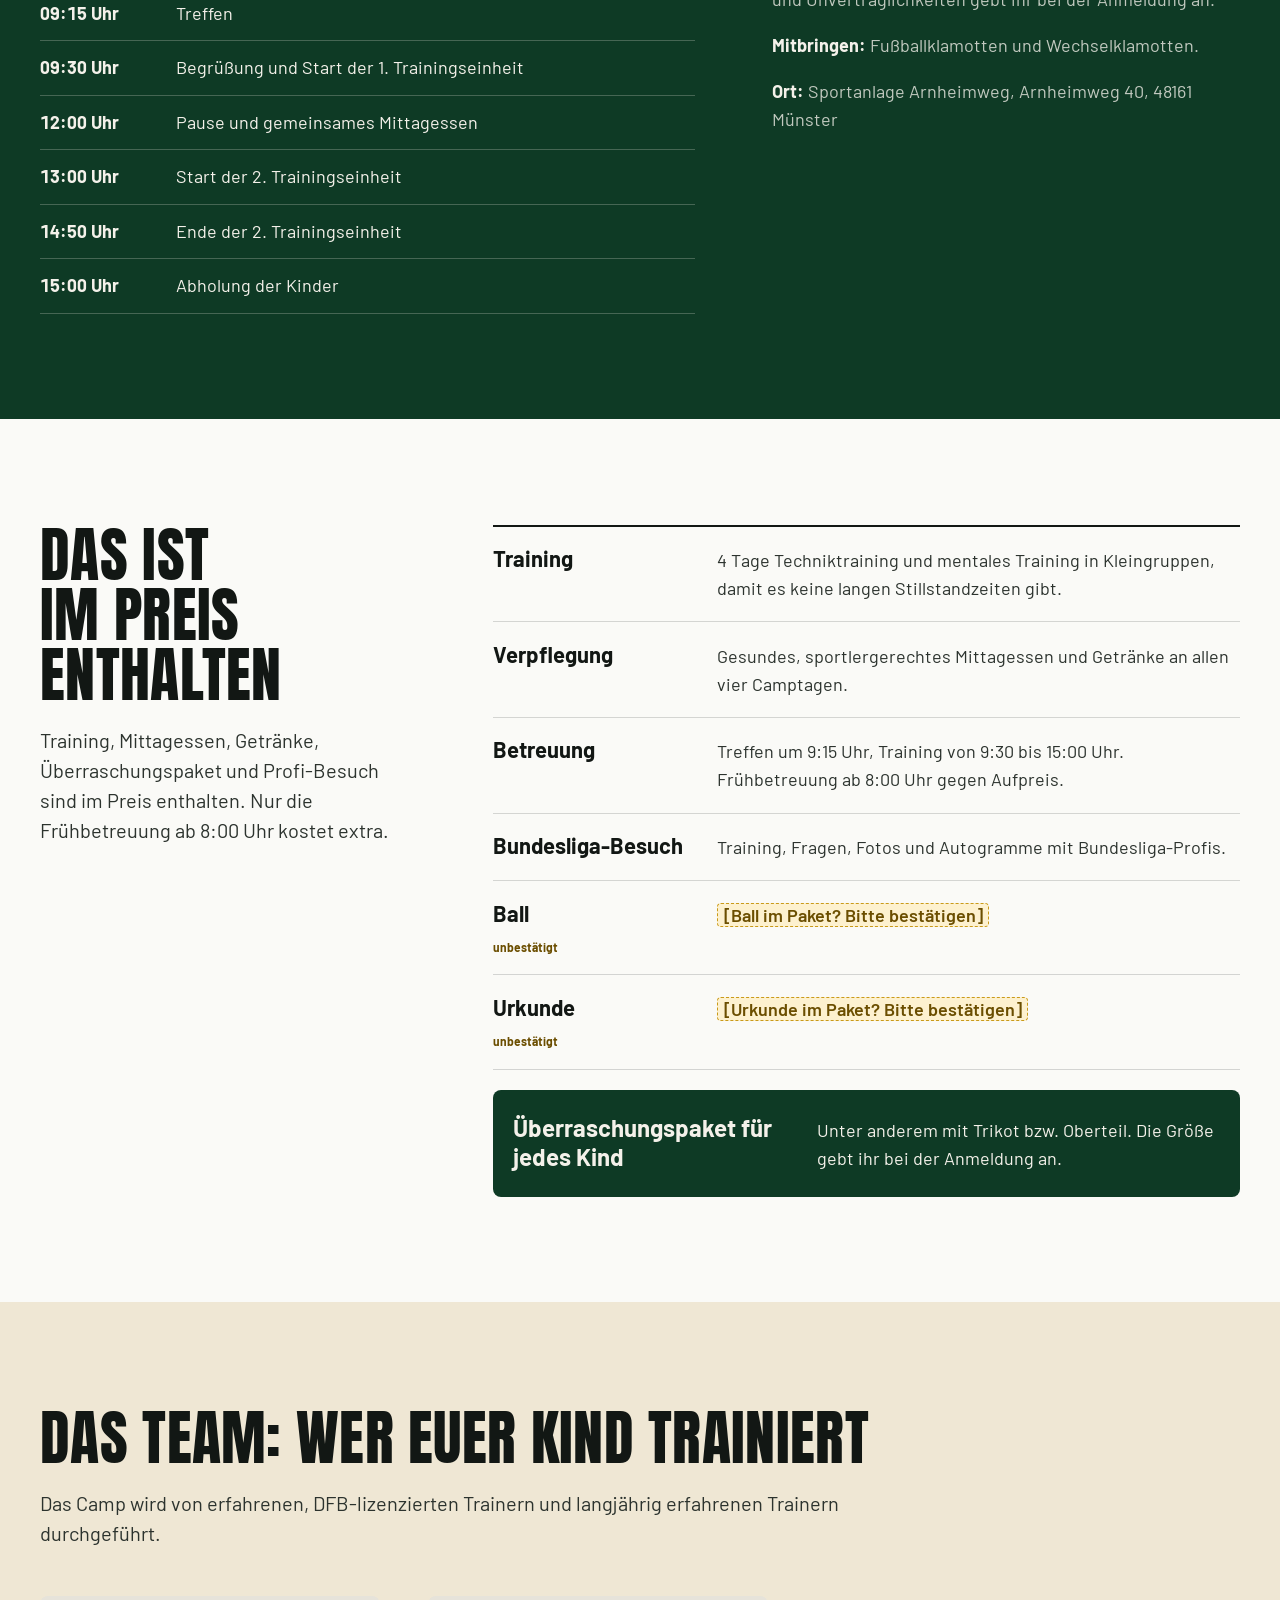
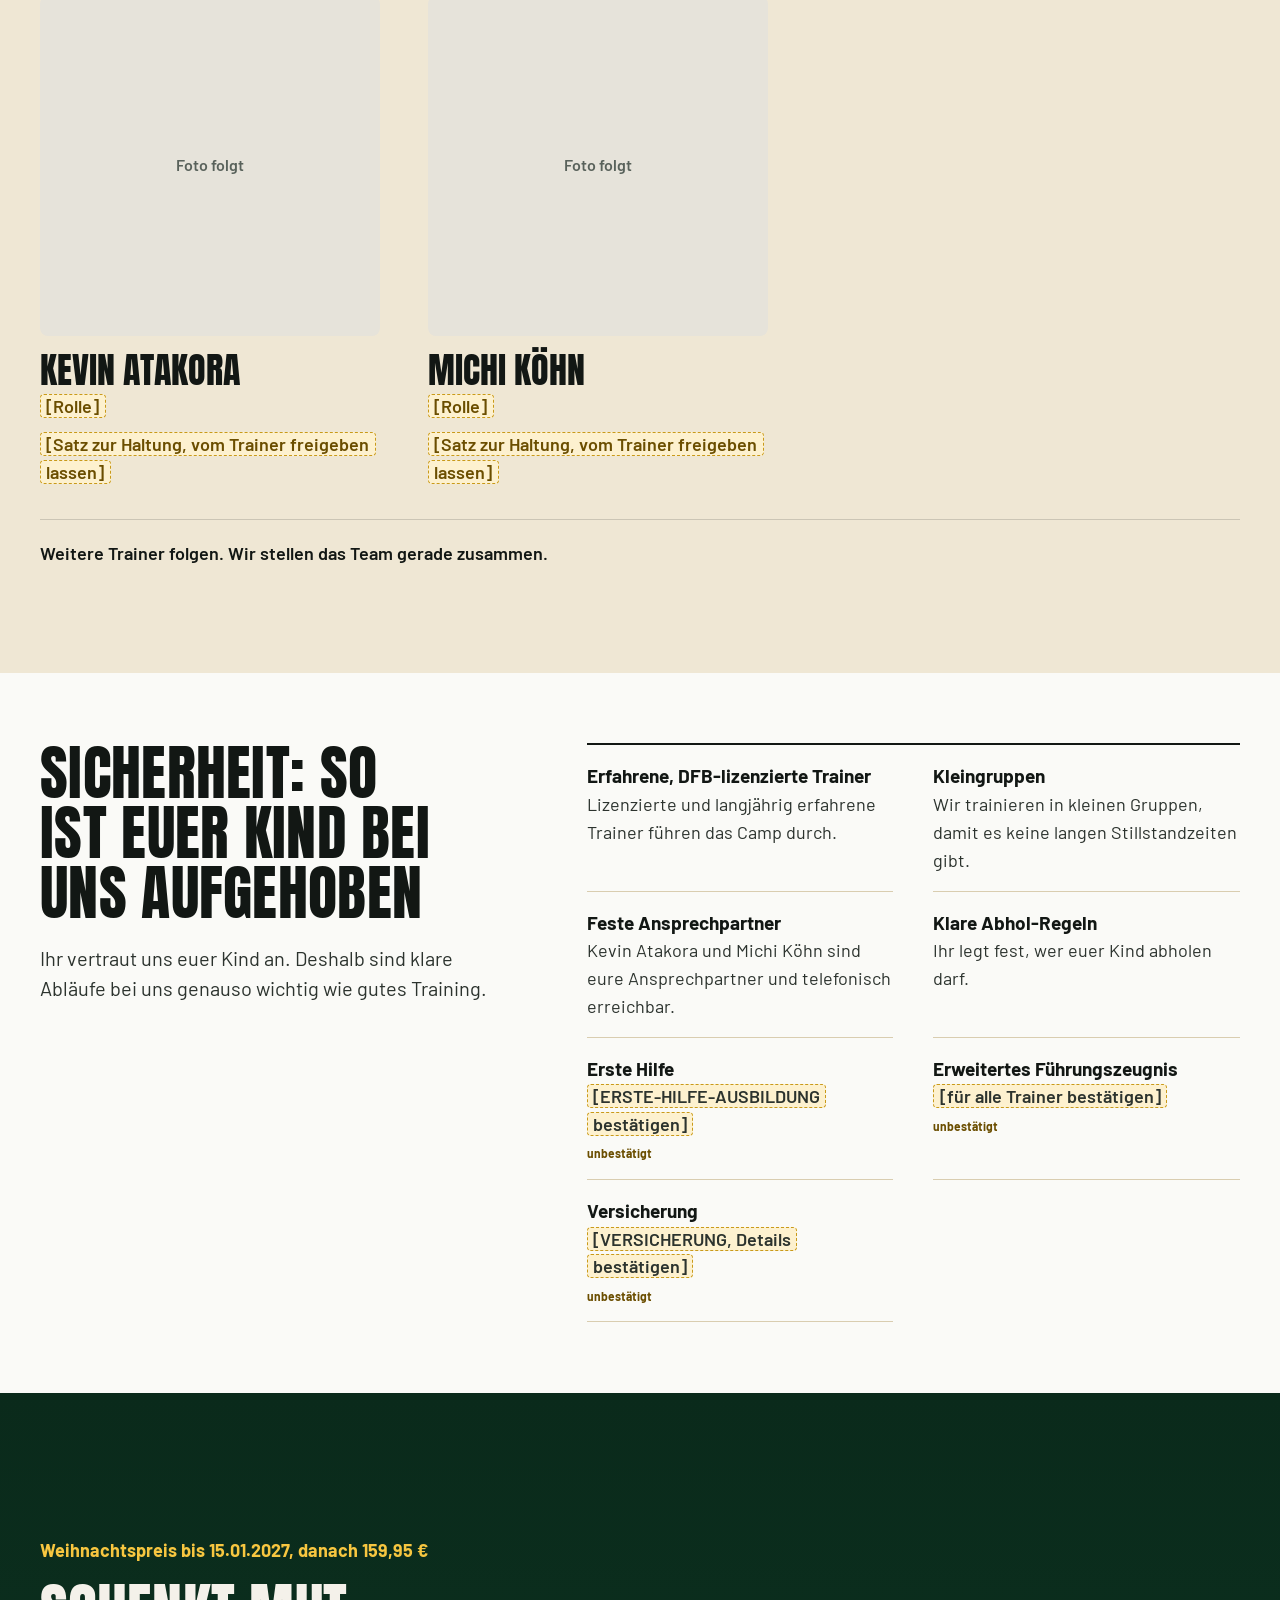
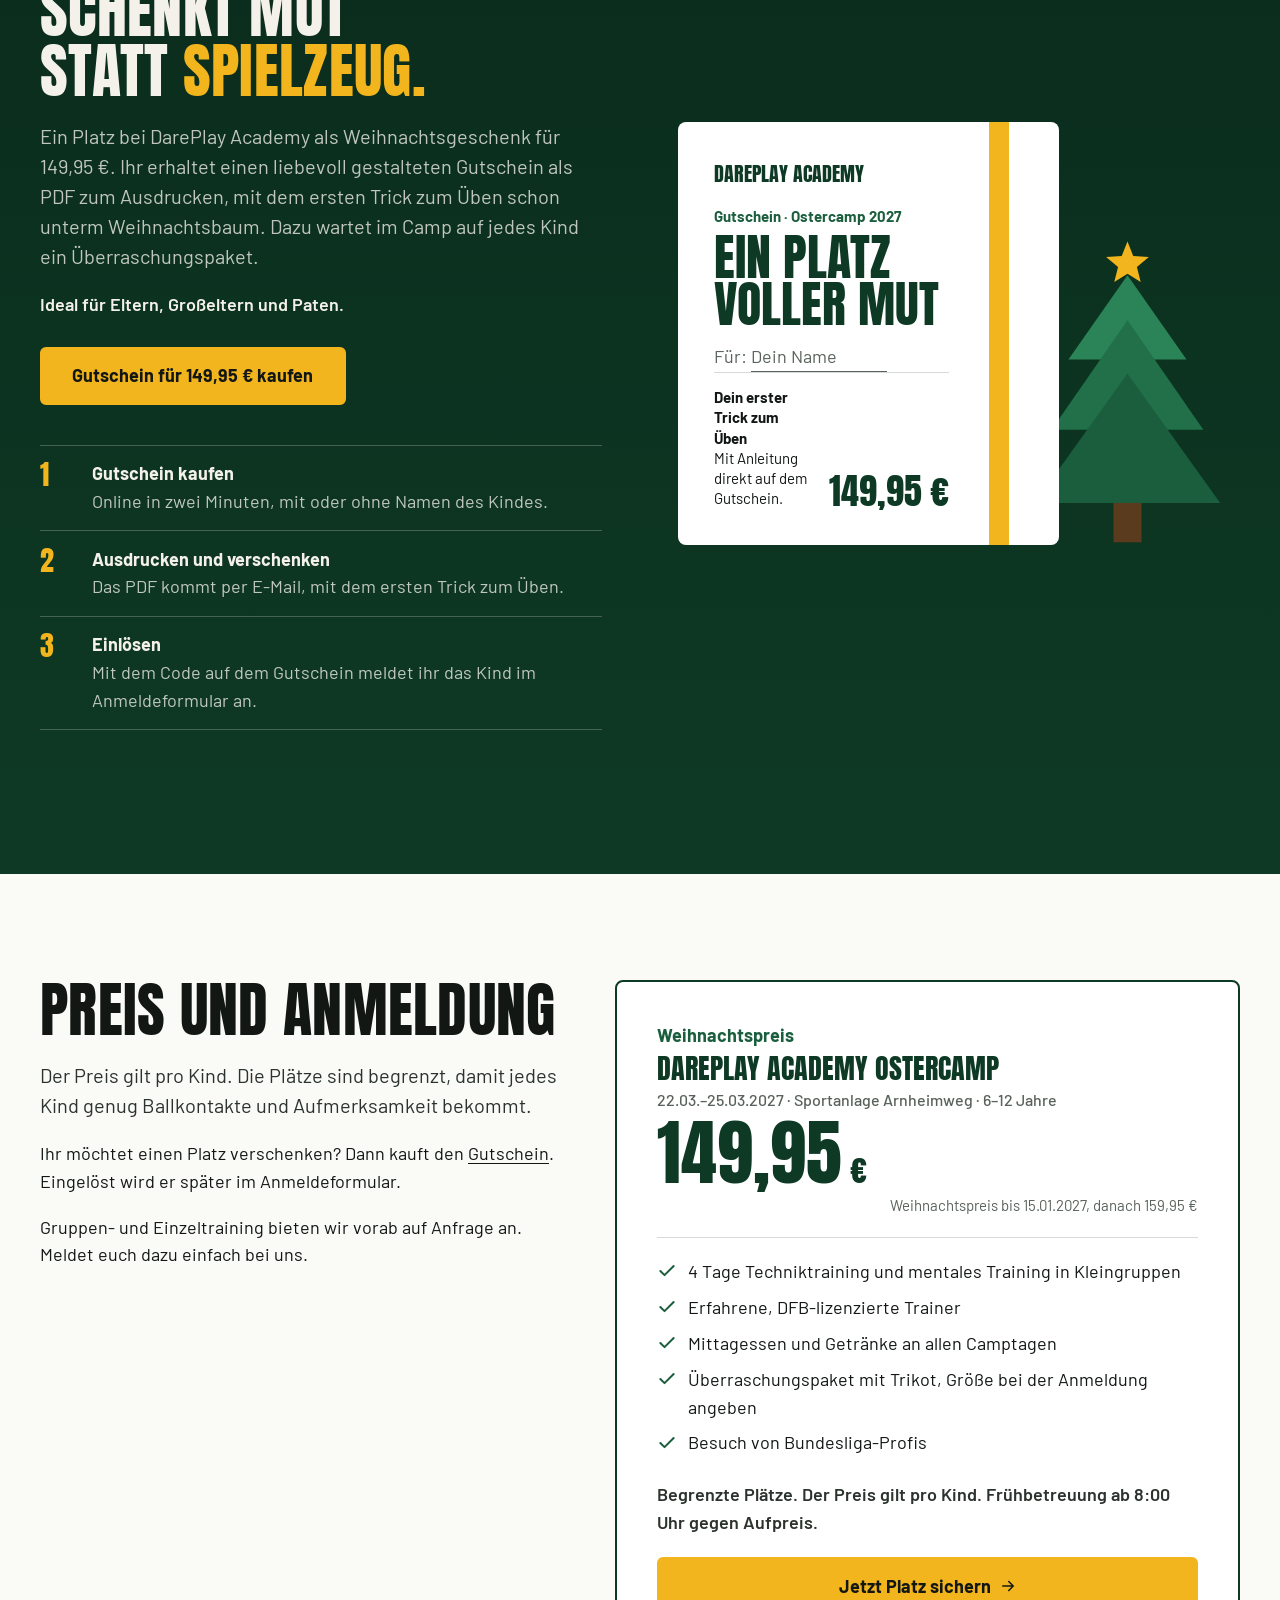
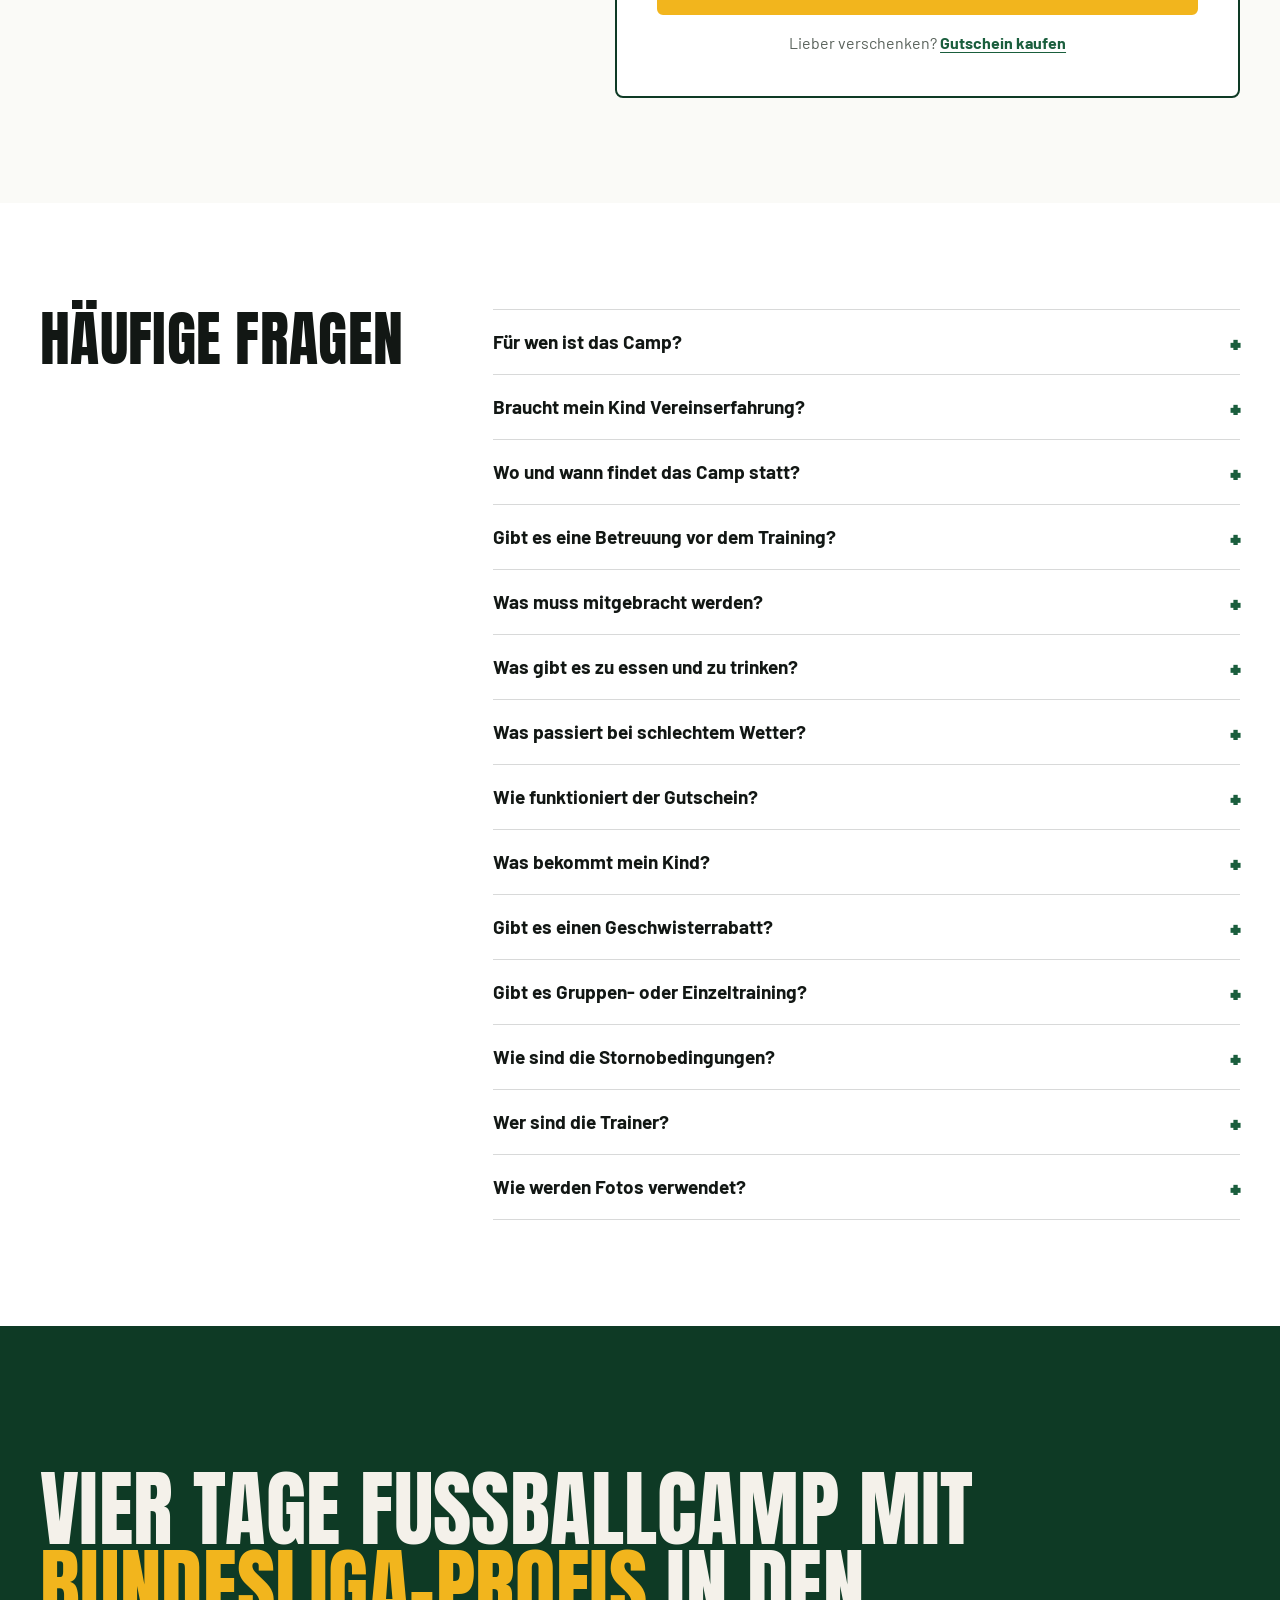
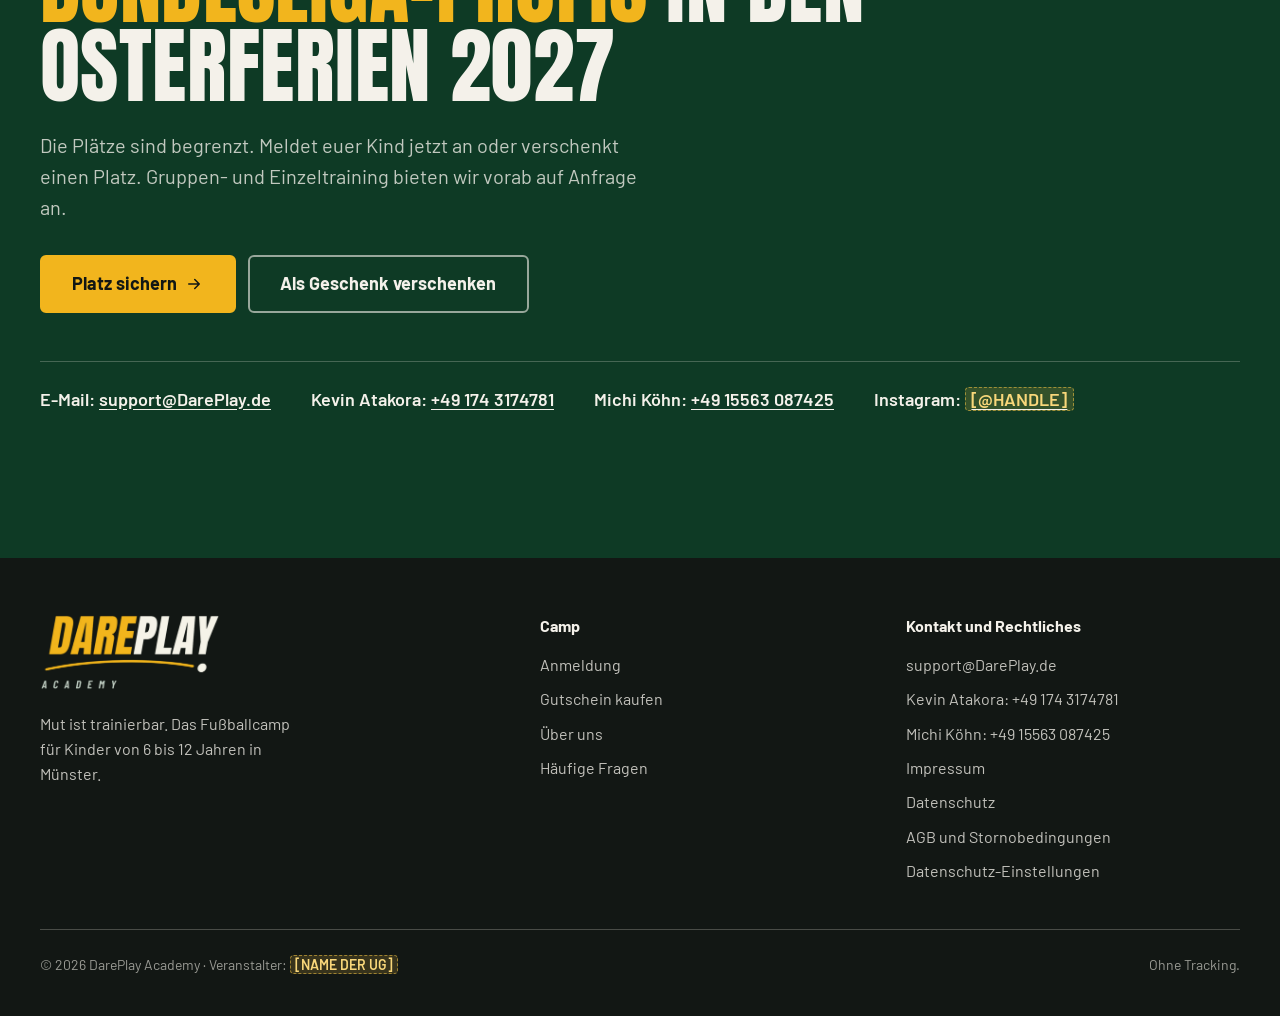
==== commit 41880e39: "Mission-Abschnitt mit Kevins Geschichte - Neuer Abschnitt Unsere Mission zwischen Problem und Philos" ====
--- a/index.html
+++ b/index.html
@@ -196,6 +196,33 @@
     </div>
   </section>
 
+  <!-- MISSION: das Warum hinter dem Camp. Der persönliche Teil (data-pending) erscheint erst nach Kevins Bestätigung. -->
+  <section class="section section--sand" id="mission" aria-labelledby="mission-title">
+    <div class="container">
+      <h2 id="mission-title" class="display h2">Unsere Mission</h2>
+      <p class="mission">Wir geben Kindern <span class="mission__hl">den Mut zurück</span>, Fußball mit Freude, Kreativität und Selbstvertrauen zu spielen.</p>
+
+      <div class="split split--5-7 mission__body">
+        <figure class="mission__figure">
+          <!-- FOTO: <img src="assets/img/kevin-atakora.webp" alt="Kevin Atakora" width="800" height="1000" loading="lazy"> -->
+          <div class="photo-ph" role="img" aria-label="Foto von Kevin Atakora folgt">Foto folgt</div>
+          <figcaption>Kevin Atakora, Trainer und Papa eines 8-jährigen Sohnes</figcaption>
+        </figure>
+        <div class="mission__text">
+          <p class="lead">Kevin Atakora ist selbst Papa eines 8-jährigen Sohnes. Er kennt aus eigener Erfahrung, was Kinder in diesem Alter beim Fußball brauchen.</p>
+          <p data-pending>Über Jahre hat er seinen Sohn beim Fußball beobachtet und gesehen, wie schnell die Lust am Spiel kleiner wird, wenn jeder Fehler auffällt. Deshalb haben wir ein Camp gebaut, in dem Ausprobieren erlaubt ist, Tricks gefeiert werden und jedes Kind Aufmerksamkeit bekommt. <span class="ph">[Kevin: Beobachtung und Konsequenz bestätigen oder in eigenen Worten ergänzen]</span></p>
+          <h3 class="mission__sub">Was das für euer Kind bedeutet</h3>
+          <ul class="rows">
+            <li class="row"><h3>Ein Trainer, der Papa ist</h3><p>Kevin kennt die Sicht von Eltern und Kindern aus dem eigenen Alltag.</p></li>
+            <li class="row"><h3>Ausprobieren erlaubt</h3><p>Fehler gehören zum Lernen. Wer sich etwas traut, wird gefeiert.</p></li>
+            <li class="row"><h3>Aufmerksamkeit für jedes Kind</h3><p>Wir trainieren in Kleingruppen, damit es keine langen Stillstandzeiten gibt.</p></li>
+          </ul>
+        <p class="mission__more"><a href="ueber-uns.html">Mehr über uns</a></p>
+        </div>
+      </div>
+    </div>
+  </section>
+
   <!-- 4 · PHILOSOPHIE: Foto über die volle Breite, danach drei Statements neben einem Hochformat-Foto -->
   <section class="band reveal" id="philosophie" aria-labelledby="philo-title">
     <img class="band__img" src="assets/img/kind-spielszene.webp" width="1920" height="1280" loading="lazy"
--- a/assets/css/styles.css
+++ b/assets/css/styles.css
@@ -719,3 +719,17 @@
 .logo img { display: block; height: 48px; width: auto; }
 @media (min-width: 1000px) { .logo img { height: 58px; } }
 .site-footer .logo img { height: 76px; }
+
+/* Mission */
+.mission__body { margin-top: clamp(2.5rem, 2rem + 3vw, 4.5rem); align-items: start; }
+.mission__figure { margin: 0; max-width: 420px; }
+.mission__figure .photo-ph { aspect-ratio: 4 / 3; background: #e0d8c3; }
+@media (min-width: 900px) { .mission__figure .photo-ph { aspect-ratio: 4 / 5; } }
+.mission__figure figcaption { margin-top: 0.75rem; font-weight: 600; font-size: 1rem; color: var(--ink-700); }
+.mission__text .lead { color: var(--ink-900); font-weight: 500; }
+.mission__sub { margin: 2.25rem 0 0.75rem; font-size: clamp(1.375rem, 1.15rem + 0.8vw, 1.75rem); }
+.mission .rows, .mission__text .rows { border-top-color: var(--ink-900); }
+.mission__text .row { border-bottom-color: var(--sand-line); }
+.mission__more { margin-top: 1.5rem; }
+.mission__more a { font-weight: 700; color: var(--green-700); }
+.mission__hl { color: var(--green-700); }
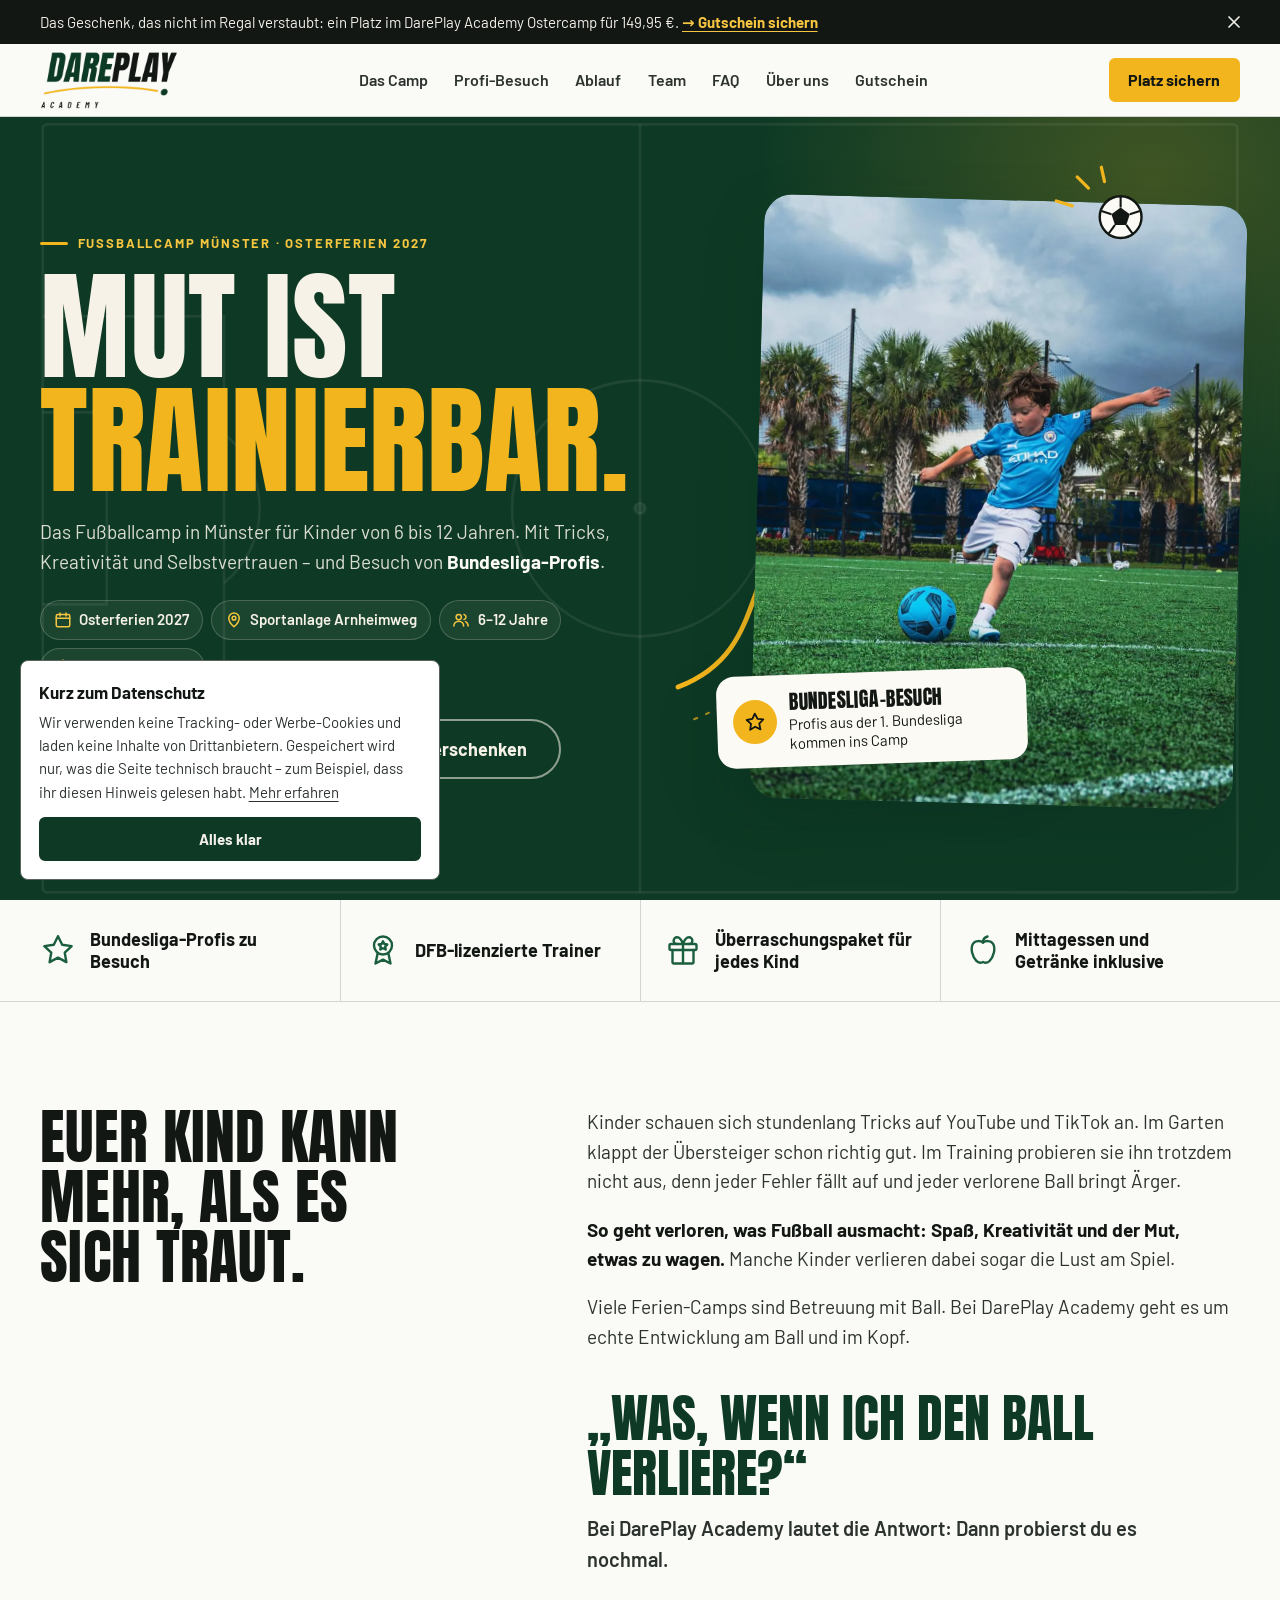
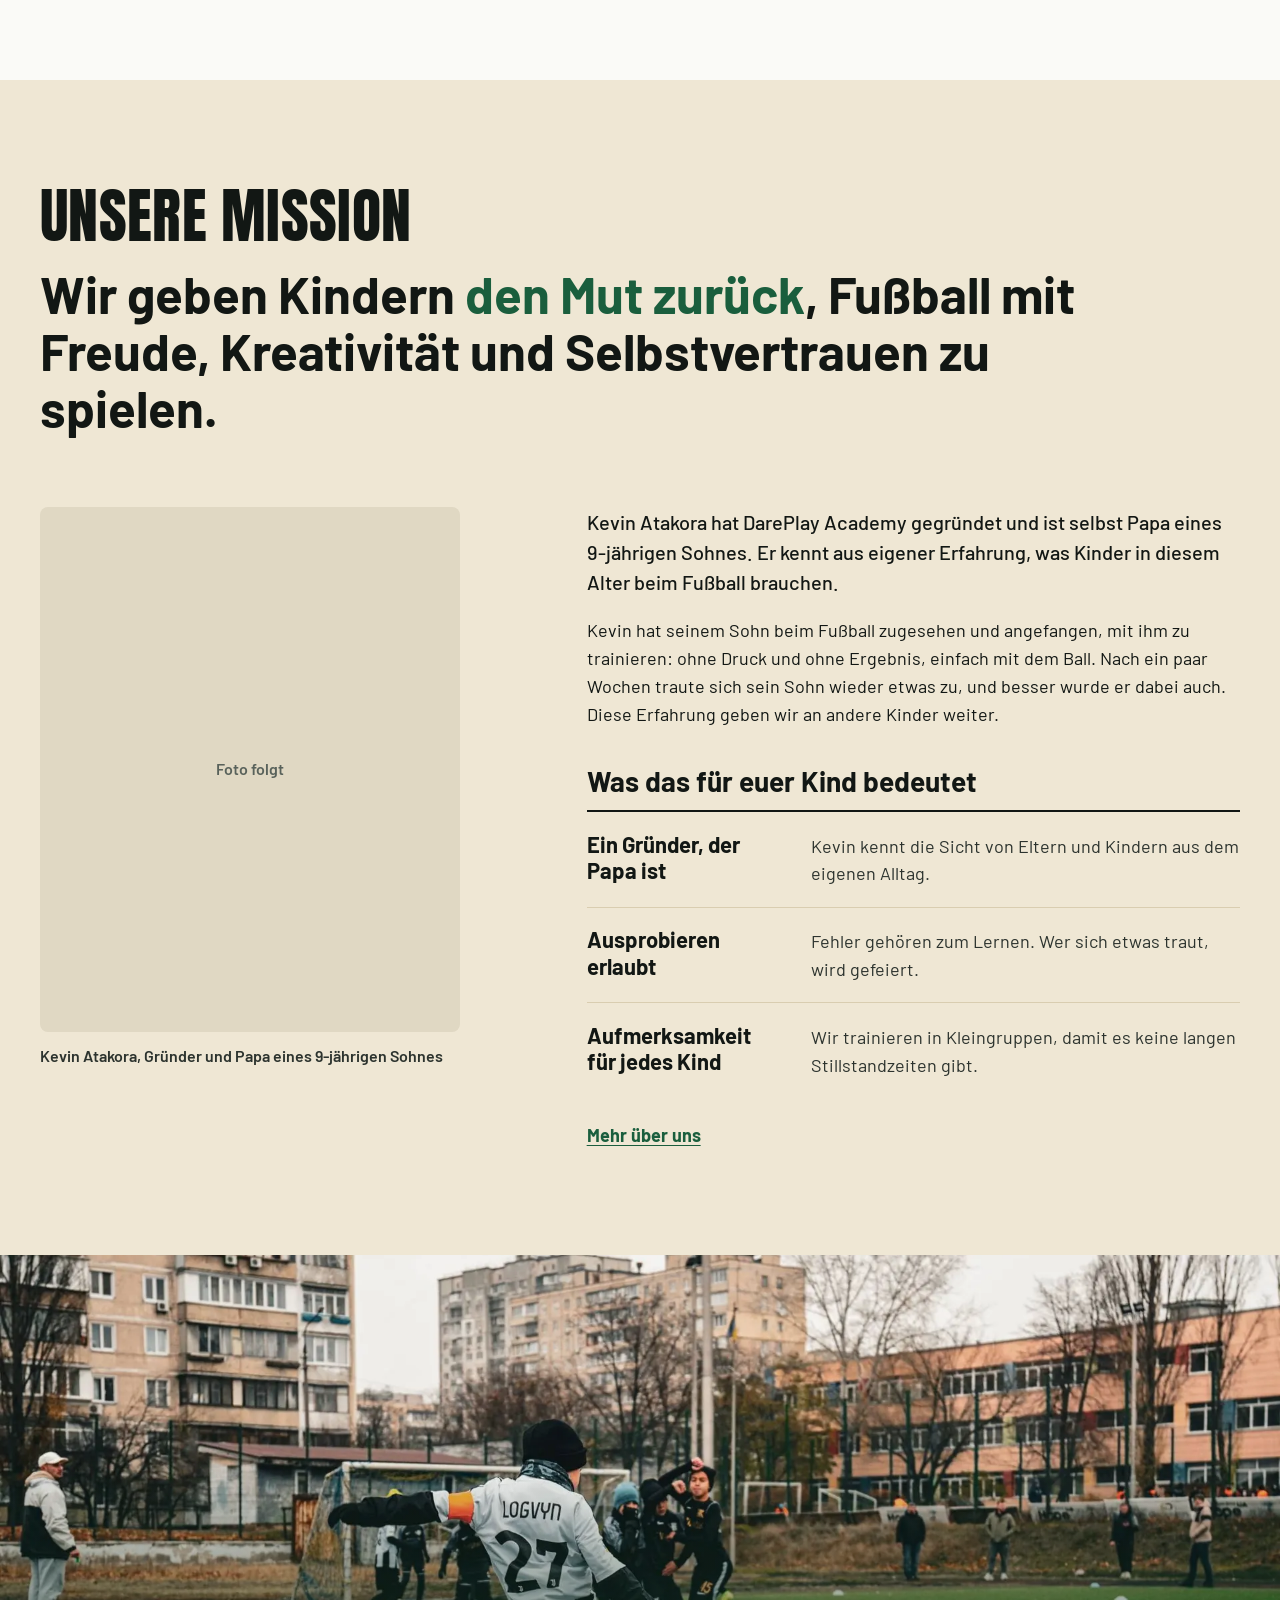
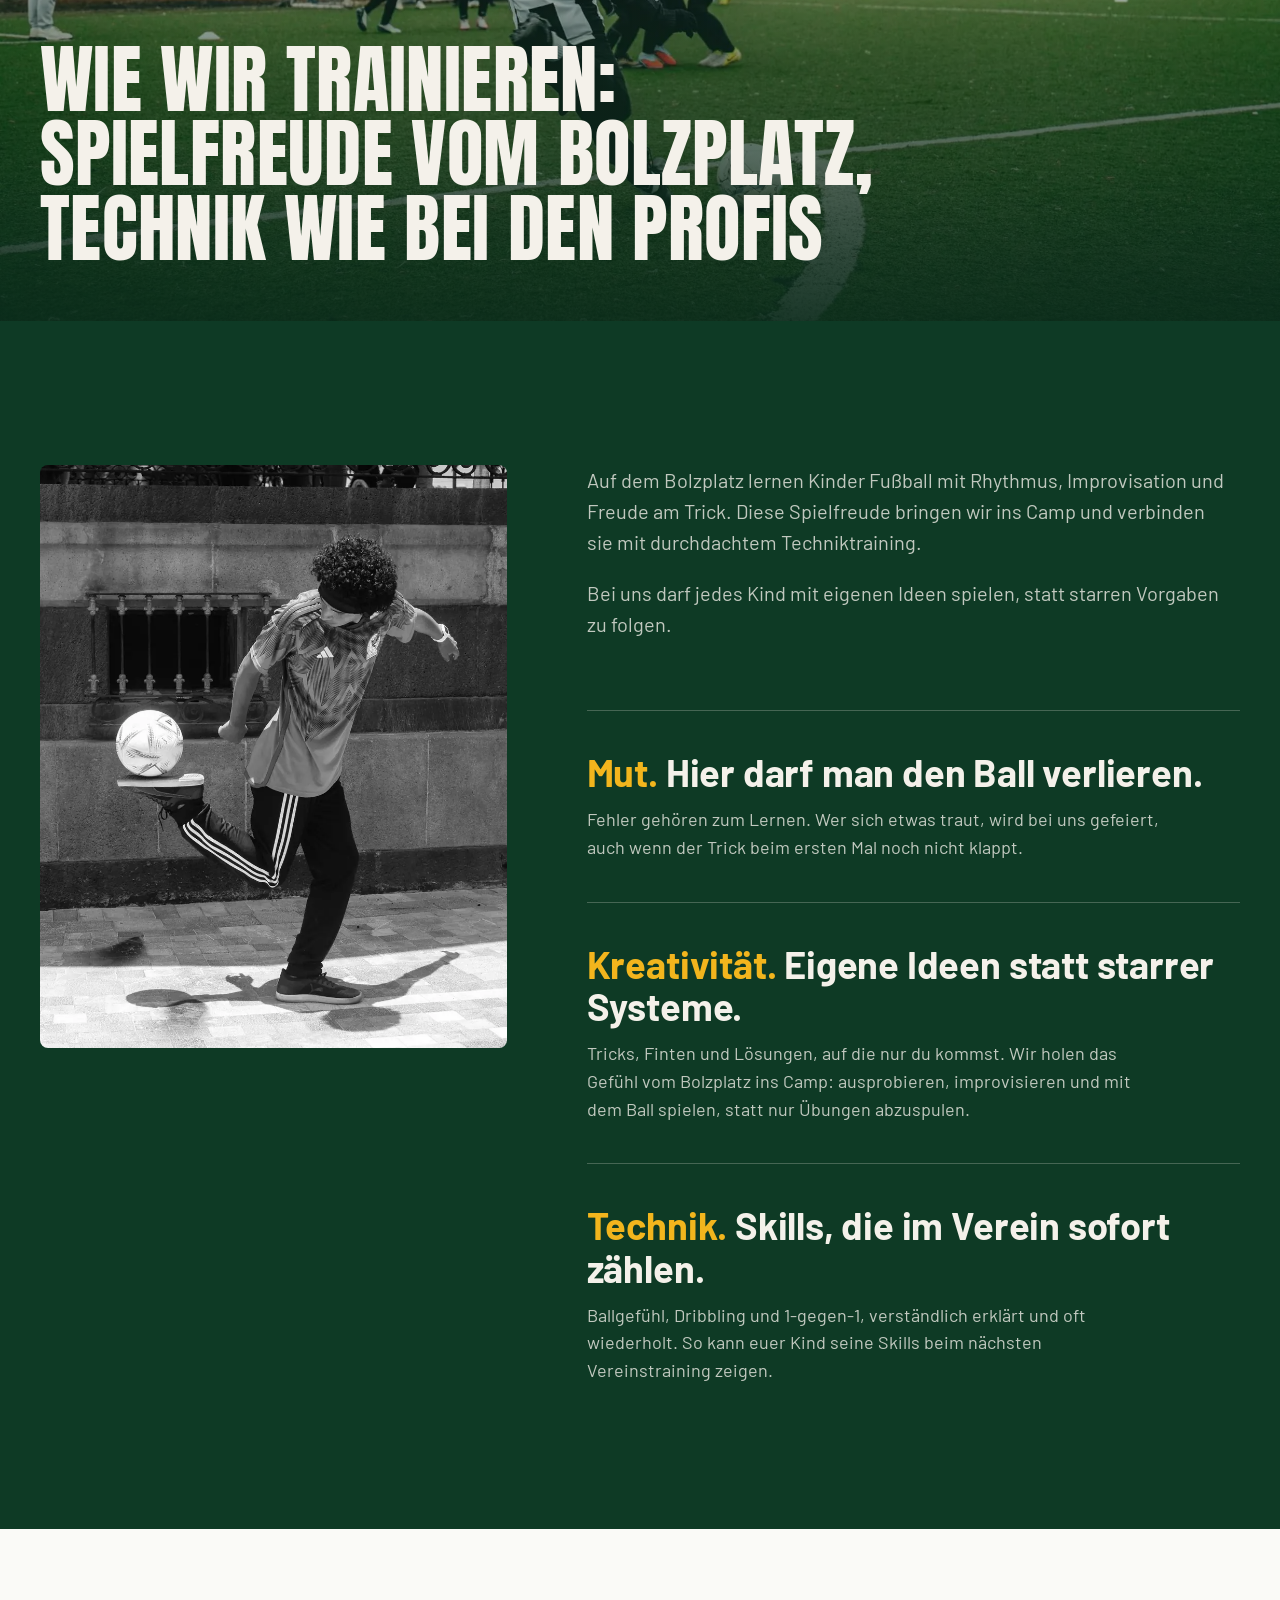
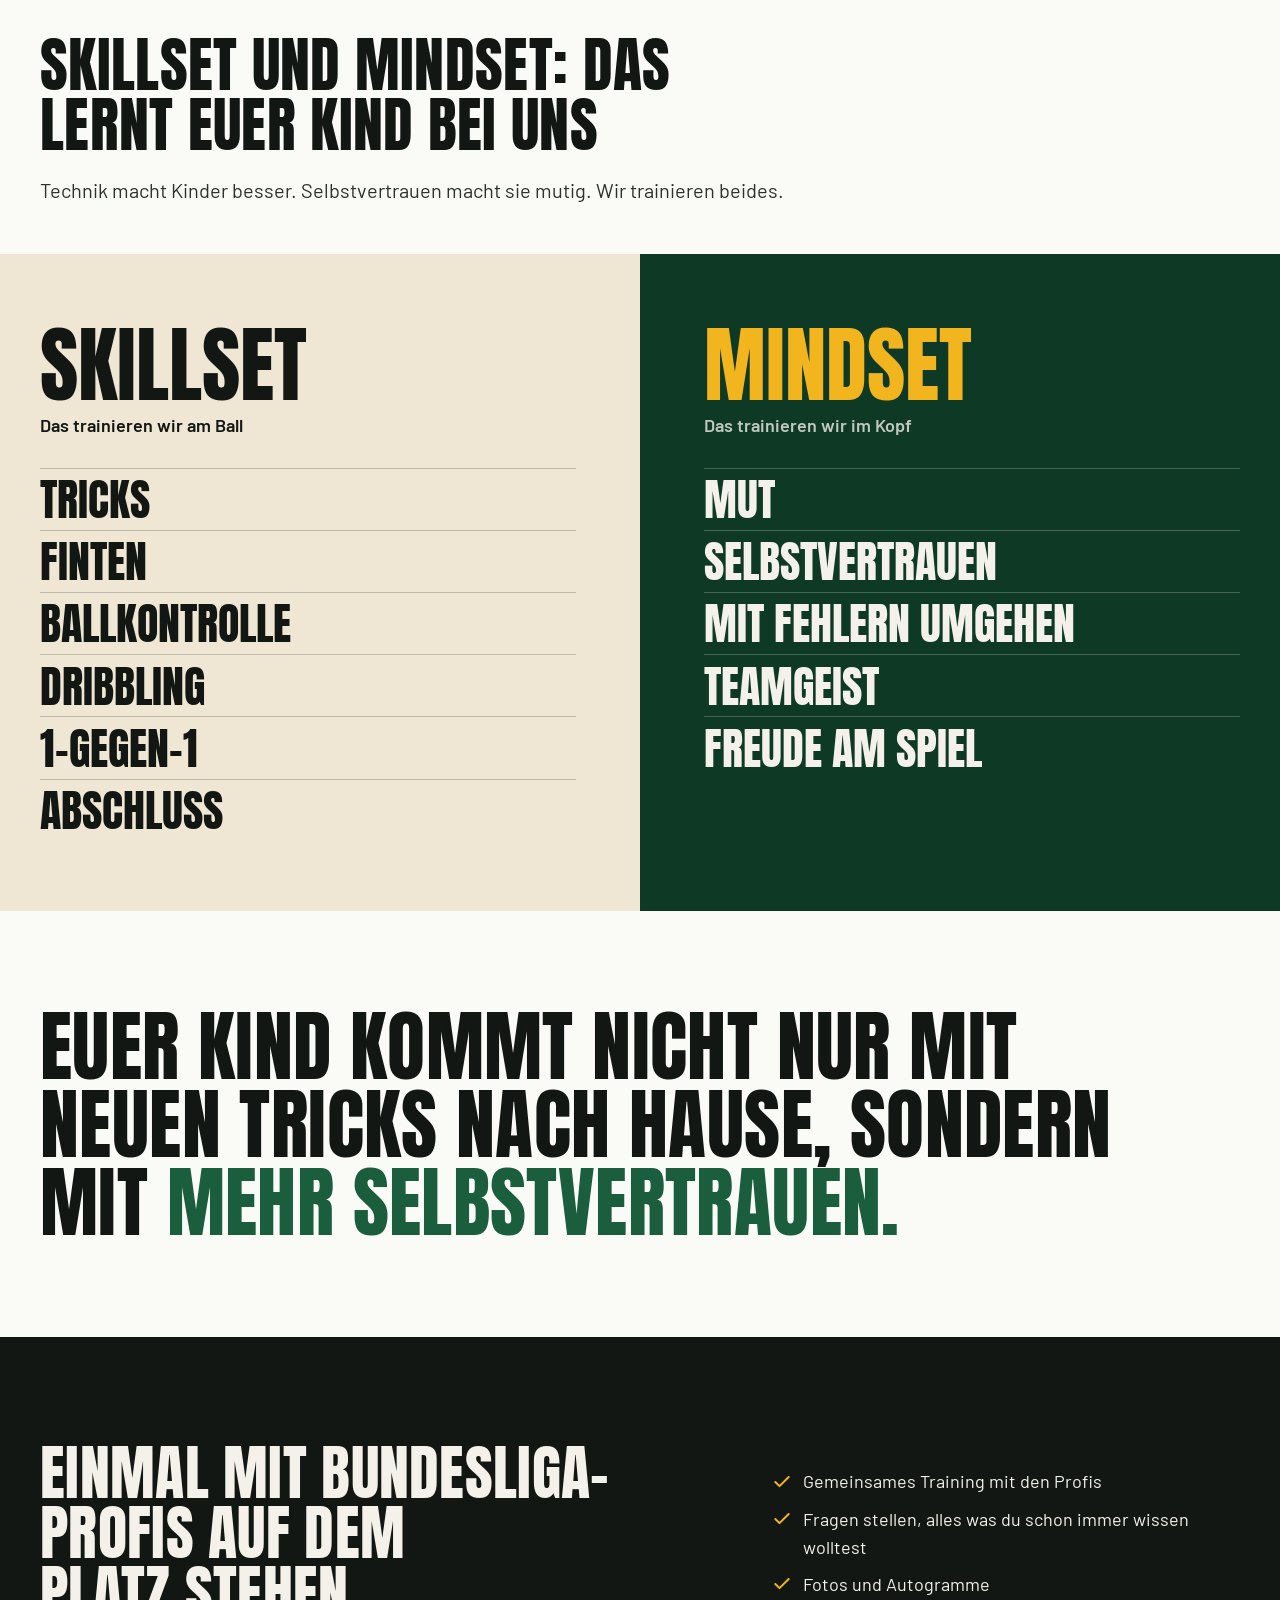
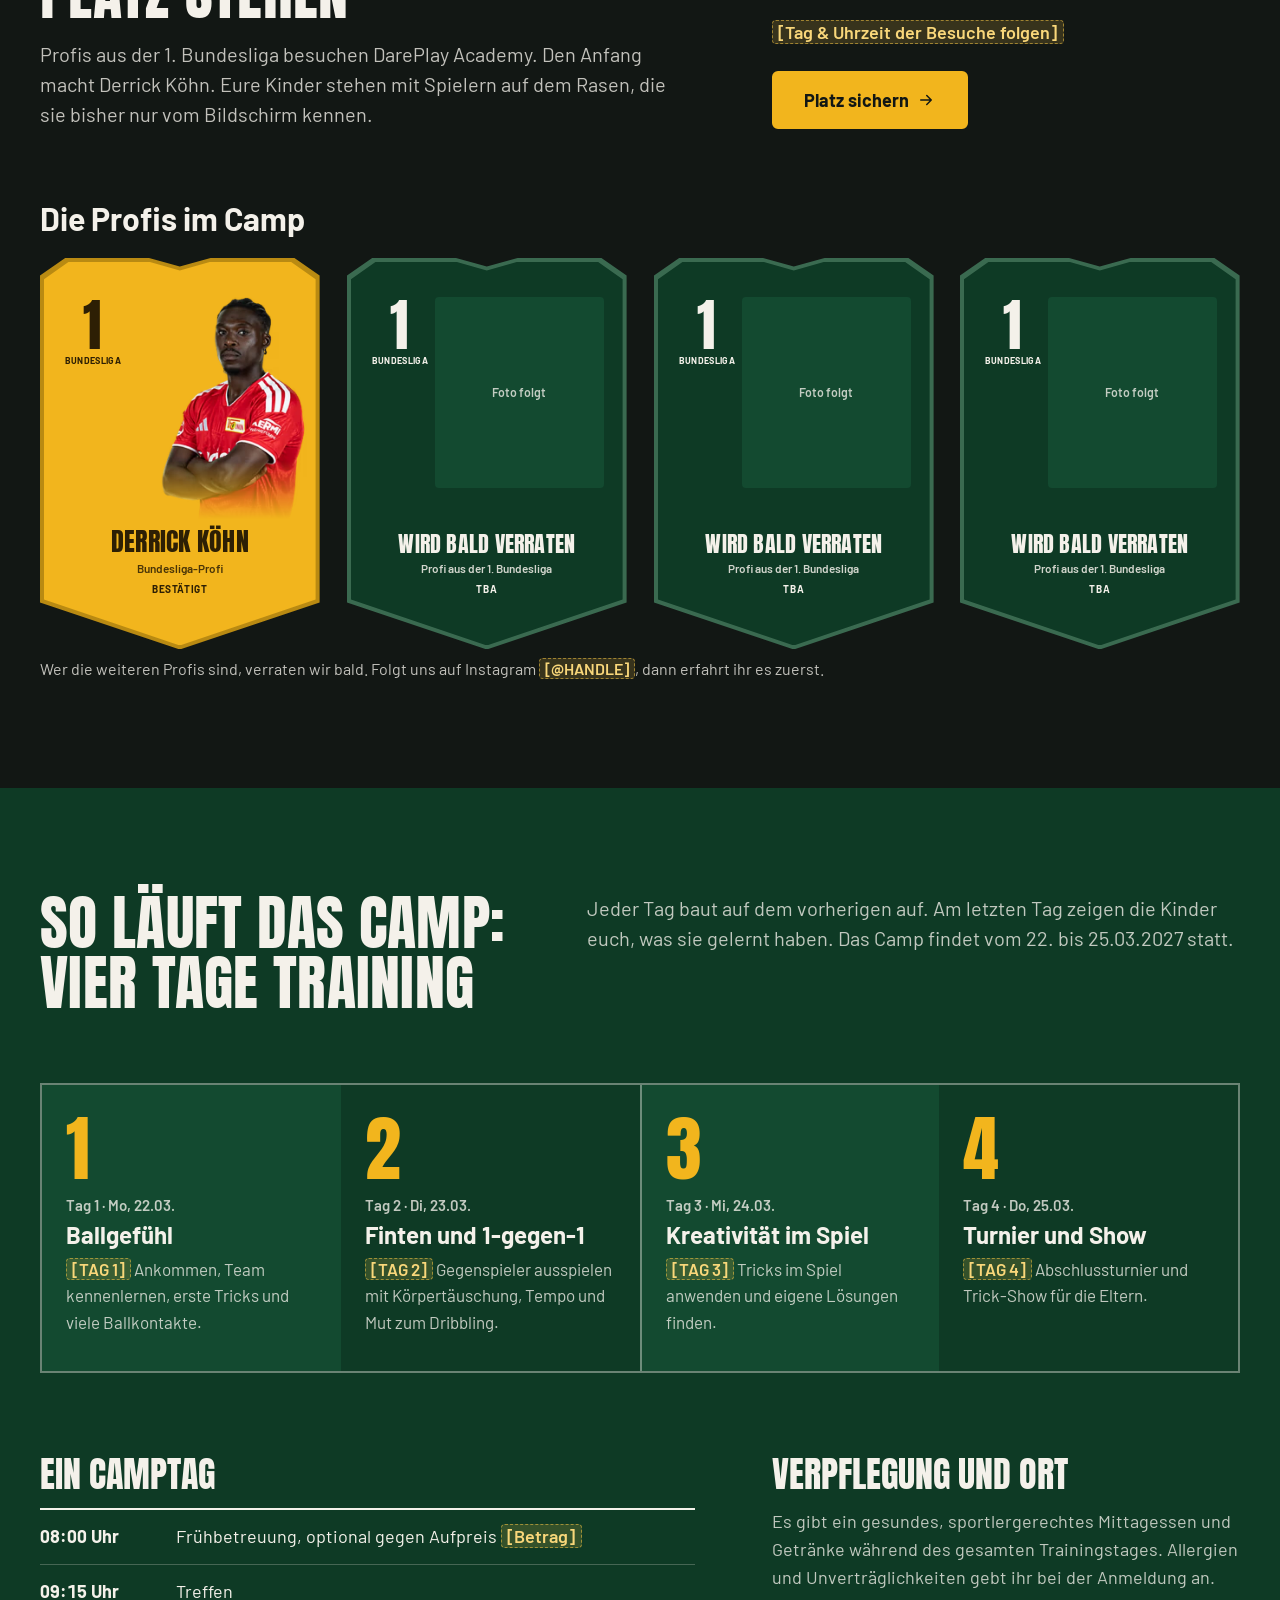
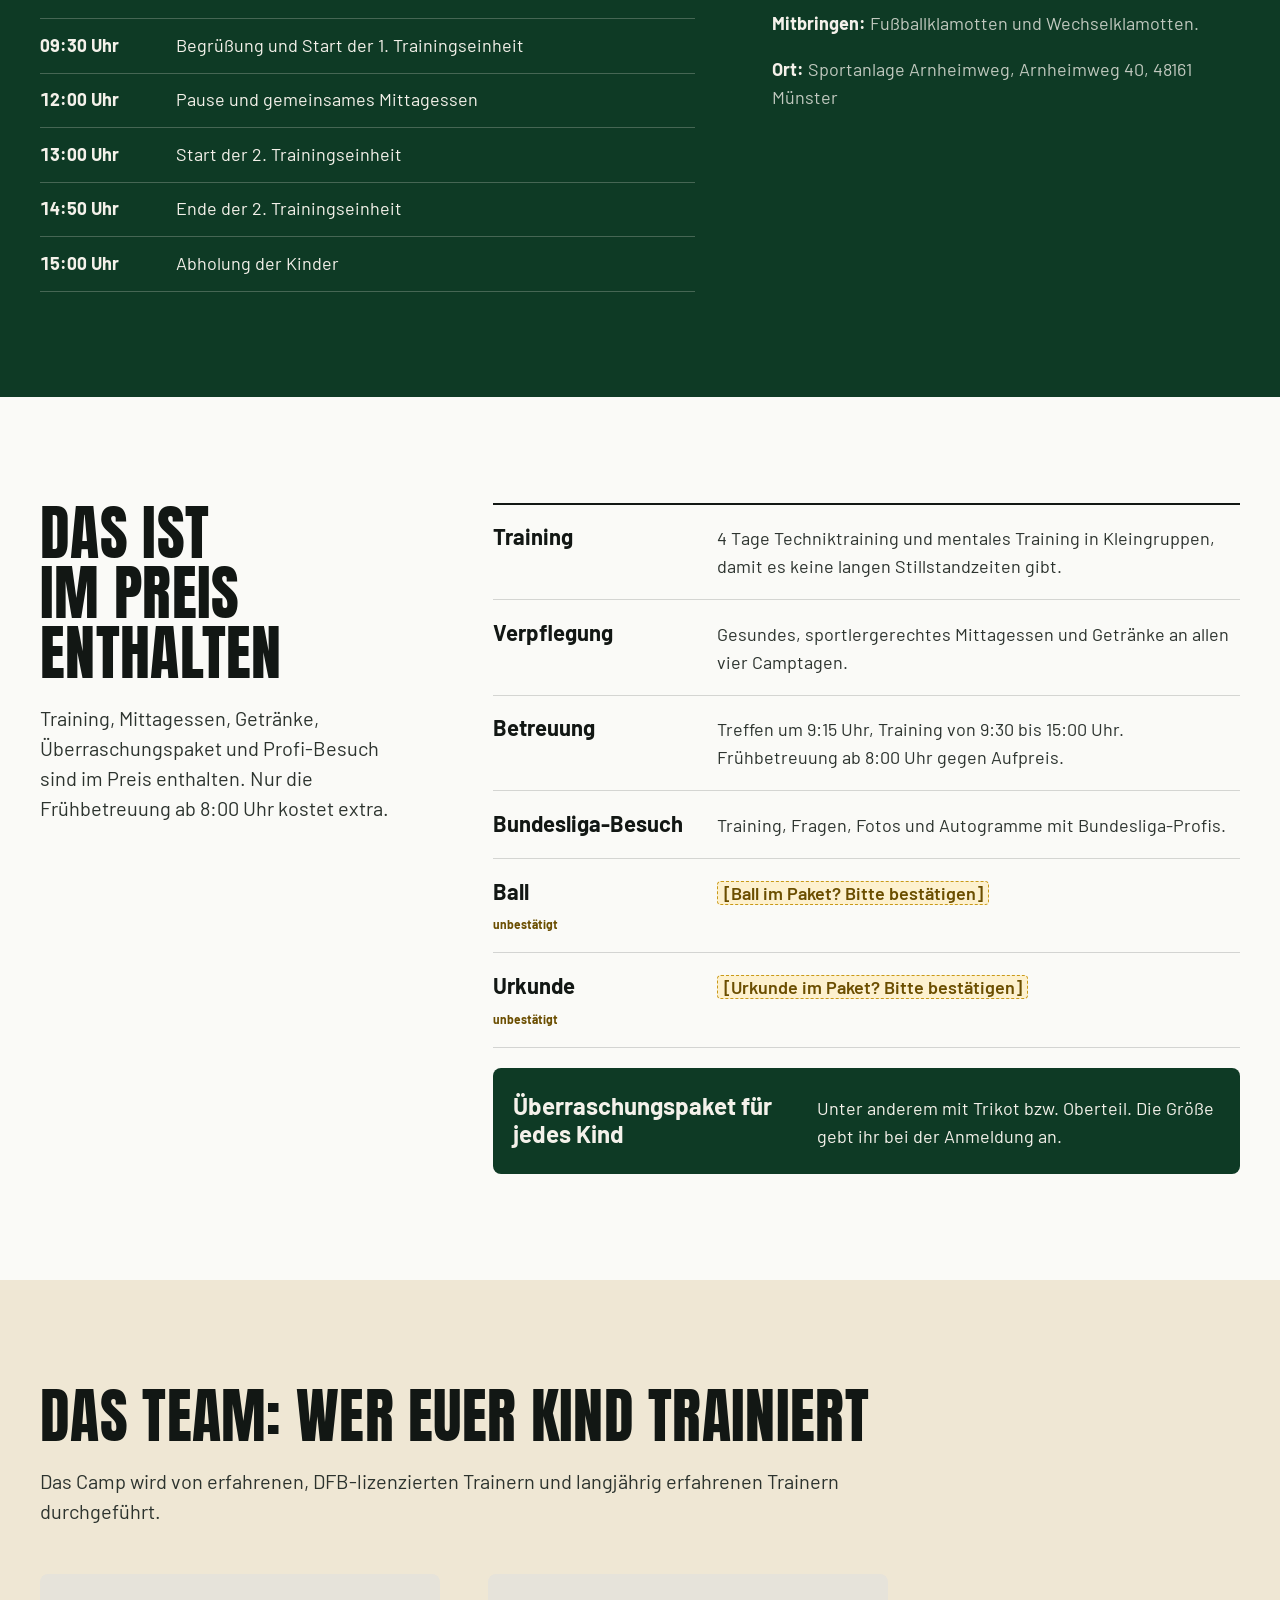
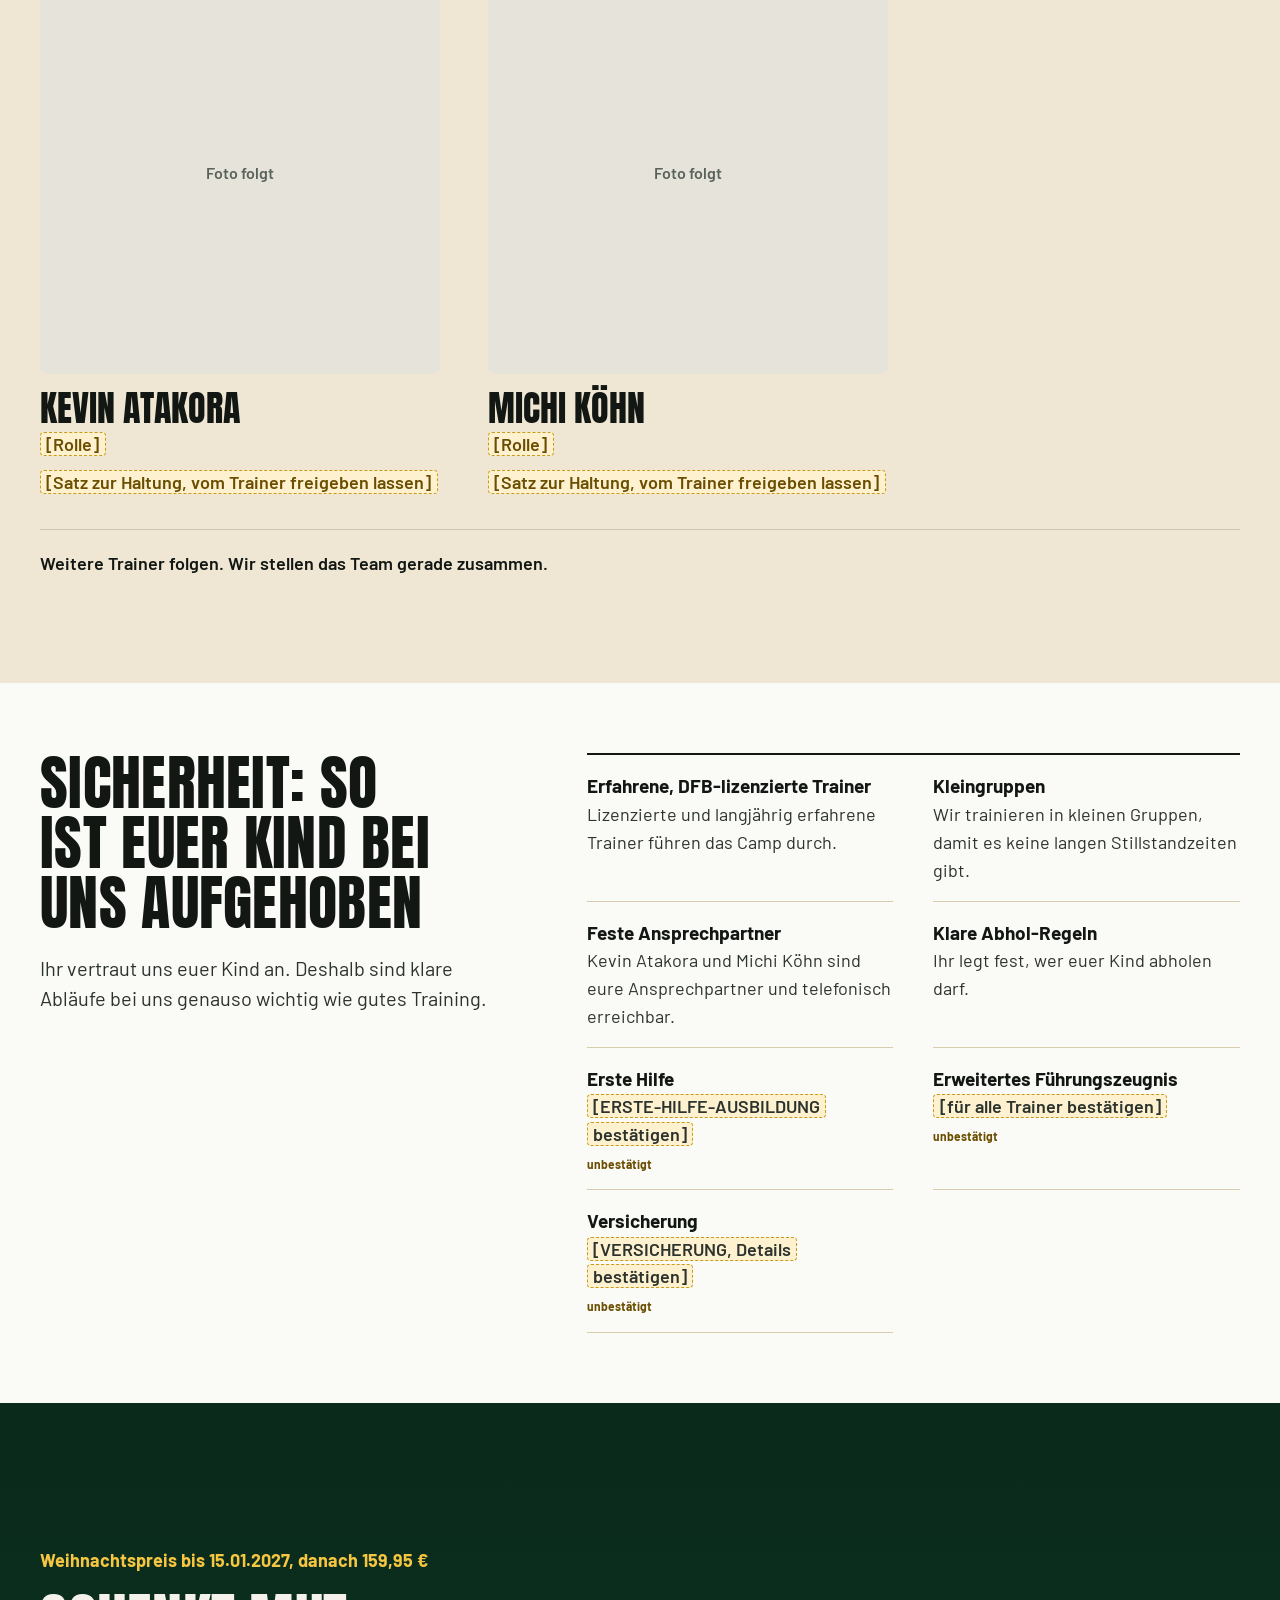
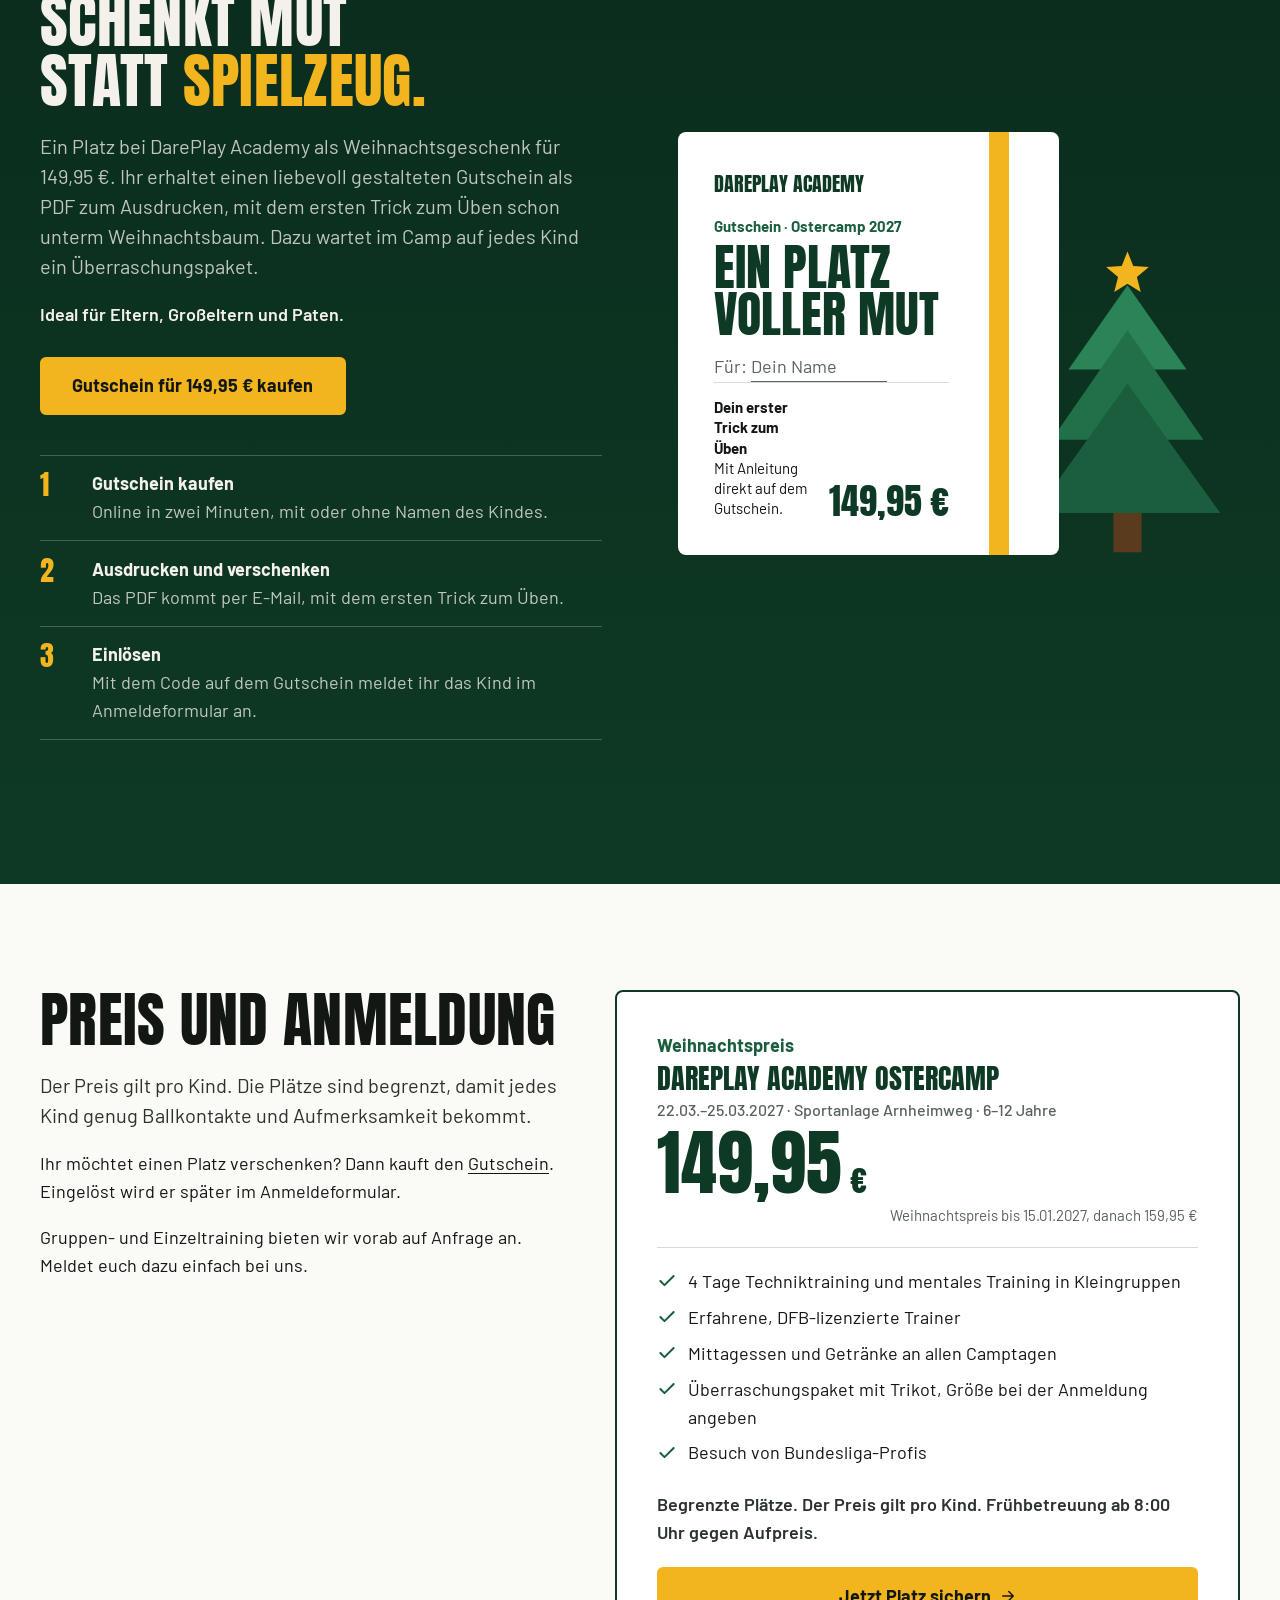
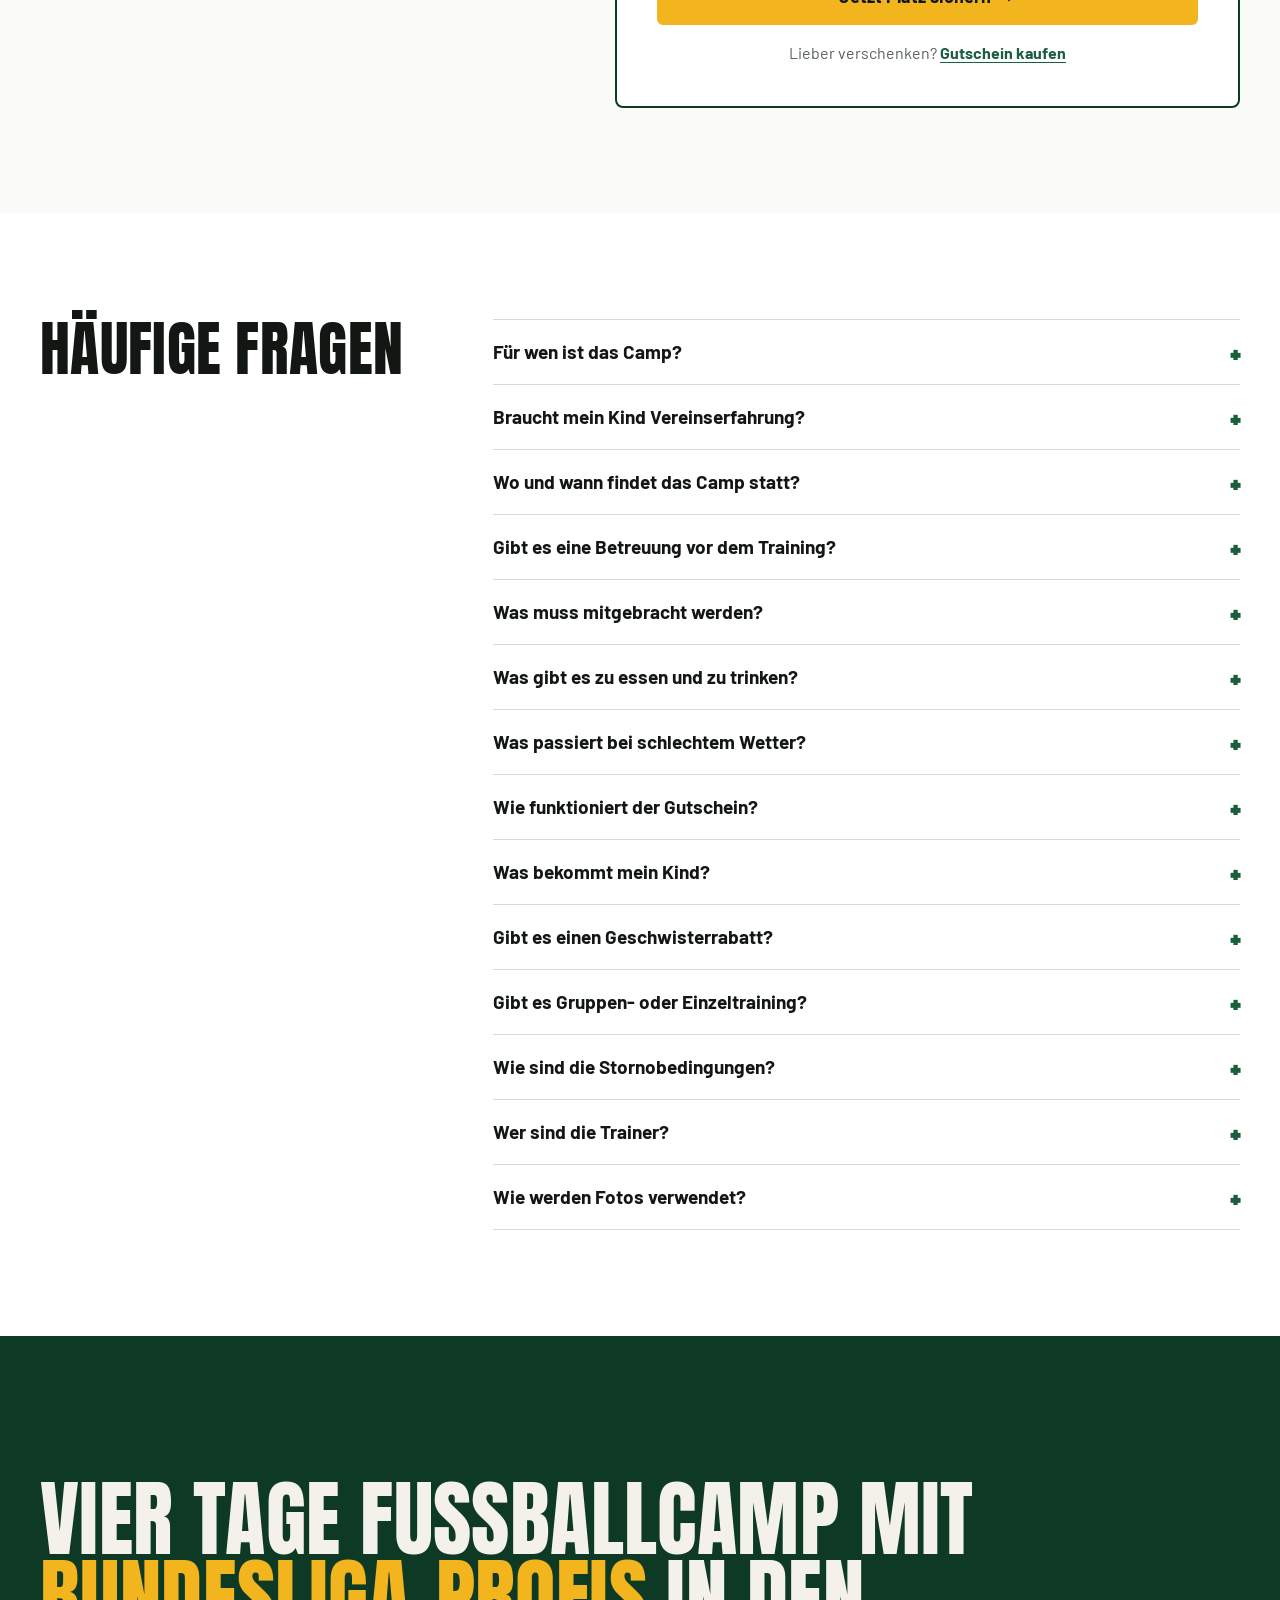
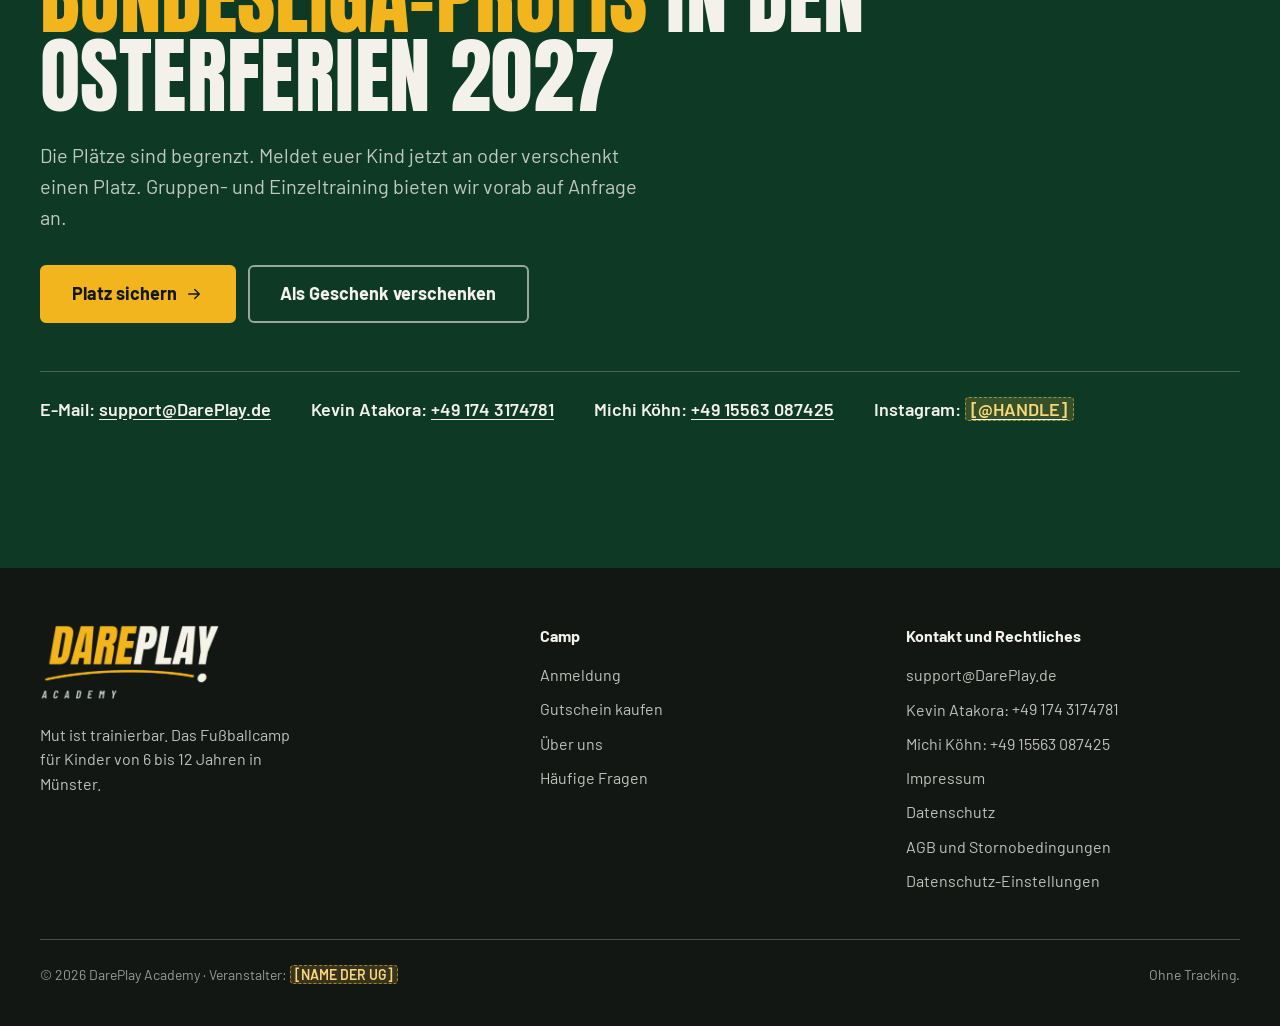
==== commit 7def421f: "Über uns neu: Kevins Geschichte, Warum DarePlay, Wer wir sind - Seite nach dem Text des Veranstalter" ====
--- a/index.html
+++ b/index.html
@@ -196,7 +196,7 @@
     </div>
   </section>
 
-  <!-- MISSION: das Warum hinter dem Camp. Der persönliche Teil (data-pending) erscheint erst nach Kevins Bestätigung. -->
+  <!-- MISSION: das Warum hinter dem Camp. Die Geschichte stammt aus Kevins Text für die Seite Über uns. -->
   <section class="section section--sand" id="mission" aria-labelledby="mission-title">
     <div class="container">
       <h2 id="mission-title" class="display h2">Unsere Mission</h2>
@@ -206,14 +206,14 @@
         <figure class="mission__figure">
           <!-- FOTO: <img src="assets/img/kevin-atakora.webp" alt="Kevin Atakora" width="800" height="1000" loading="lazy"> -->
           <div class="photo-ph" role="img" aria-label="Foto von Kevin Atakora folgt">Foto folgt</div>
-          <figcaption>Kevin Atakora, Trainer und Papa eines 8-jährigen Sohnes</figcaption>
+          <figcaption>Kevin Atakora, Gründer und Papa eines 9-jährigen Sohnes</figcaption>
         </figure>
         <div class="mission__text">
-          <p class="lead">Kevin Atakora ist selbst Papa eines 8-jährigen Sohnes. Er kennt aus eigener Erfahrung, was Kinder in diesem Alter beim Fußball brauchen.</p>
-          <p data-pending>Über Jahre hat er seinen Sohn beim Fußball beobachtet und gesehen, wie schnell die Lust am Spiel kleiner wird, wenn jeder Fehler auffällt. Deshalb haben wir ein Camp gebaut, in dem Ausprobieren erlaubt ist, Tricks gefeiert werden und jedes Kind Aufmerksamkeit bekommt. <span class="ph">[Kevin: Beobachtung und Konsequenz bestätigen oder in eigenen Worten ergänzen]</span></p>
+          <p class="lead">Kevin Atakora hat DarePlay Academy gegründet und ist selbst Papa eines 9-jährigen Sohnes. Er kennt aus eigener Erfahrung, was Kinder in diesem Alter beim Fußball brauchen.</p>
+          <p>Kevin hat seinem Sohn beim Fußball zugesehen und angefangen, mit ihm zu trainieren: ohne Druck und ohne Ergebnis, einfach mit dem Ball. Nach ein paar Wochen traute sich sein Sohn wieder etwas zu, und besser wurde er dabei auch. Diese Erfahrung geben wir an andere Kinder weiter.</p>
           <h3 class="mission__sub">Was das für euer Kind bedeutet</h3>
           <ul class="rows">
-            <li class="row"><h3>Ein Trainer, der Papa ist</h3><p>Kevin kennt die Sicht von Eltern und Kindern aus dem eigenen Alltag.</p></li>
+            <li class="row"><h3>Ein Gründer, der Papa ist</h3><p>Kevin kennt die Sicht von Eltern und Kindern aus dem eigenen Alltag.</p></li>
             <li class="row"><h3>Ausprobieren erlaubt</h3><p>Fehler gehören zum Lernen. Wer sich etwas traut, wird gefeiert.</p></li>
             <li class="row"><h3>Aufmerksamkeit für jedes Kind</h3><p>Wir trainieren in Kleingruppen, damit es keine langen Stillstandzeiten gibt.</p></li>
           </ul>
--- a/assets/css/styles.css
+++ b/assets/css/styles.css
@@ -456,7 +456,7 @@
    Team
    ========================================================================== */
 .team { display: grid; gap: 2.5rem clamp(1.5rem, 4vw, 3rem); }
-@media (min-width: 700px) { .team { grid-template-columns: repeat(2, minmax(0, 340px)); } }
+@media (min-width: 700px) { .team { grid-template-columns: repeat(2, minmax(0, 400px)); } }
 .coach__photo { aspect-ratio: 1 / 1; margin-bottom: 1rem; }
 .coach__name { font-family: var(--font-display); font-weight: 400; text-transform: uppercase; font-size: clamp(1.75rem, 1.4rem + 1.2vw, 2.25rem); line-height: 1; margin: 0 0 0.35rem; }
 .coach__role { font-weight: 700; margin-bottom: 0.6rem; }
@@ -733,3 +733,20 @@
 .mission__more { margin-top: 1.5rem; }
 .mission__more a { font-weight: 700; color: var(--green-700); }
 .mission__hl { color: var(--green-700); }
+
+/* Über uns: Kevins Geschichte */
+.origin p { font-size: 1.1875rem; color: var(--ink-700); max-width: 34em; }
+.origin .origin__lead { font-size: clamp(1.375rem, 1.1rem + 1vw, 1.75rem); font-weight: 700; color: var(--ink-900); line-height: 1.3; }
+.origin .origin__moment { margin: 1.75rem 0; font-size: clamp(1.25rem, 1.05rem + 0.8vw, 1.625rem); font-weight: 700; color: var(--ink-900); line-height: 1.35; }
+.origin .origin__close { margin-top: 1.75rem; font-weight: 700; color: var(--green-700); font-size: 1.375rem; }
+.why .h2 { margin-bottom: 1.5rem; }
+.why__quote { margin: 0 0 1.5rem; font-size: clamp(2.5rem, 1.5rem + 4.4vw, 4.75rem); line-height: 1; color: var(--gold-500); }
+.why p:not(.why__quote) { font-size: var(--fs-lg); color: var(--on-dark-muted); max-width: 30em; }
+.why__photo { display: block; width: 100%; max-width: 440px; aspect-ratio: 4 / 5; object-fit: cover; object-position: 50% 40%; border-radius: var(--radius); justify-self: end; }
+.who__bond { margin: clamp(2.5rem, 2rem + 3vw, 4rem) 0 0; max-width: 26em; font-size: clamp(1.375rem, 1.1rem + 1.2vw, 2rem); line-height: 1.25; font-weight: 500; }
+.who__bond strong { font-weight: 700; }
+.coach p:not(.coach__role):not(.coach__quote) { margin-bottom: 0.75rem; color: var(--ink-700); }
+.future__text { margin: 0; max-width: 34em; font-size: clamp(1.25rem, 1.05rem + 1vw, 1.75rem); line-height: 1.4; font-weight: 500; }
+.parents__text { font-size: var(--fs-lg); color: var(--on-dark-muted); max-width: 32em; }
+.parents .h2 { margin-bottom: 1.25rem; }
+.signoff { margin: 1.75rem 0 2rem; font-size: clamp(2.25rem, 1.5rem + 3vw, 3.75rem); line-height: 1; color: var(--gold-500); }
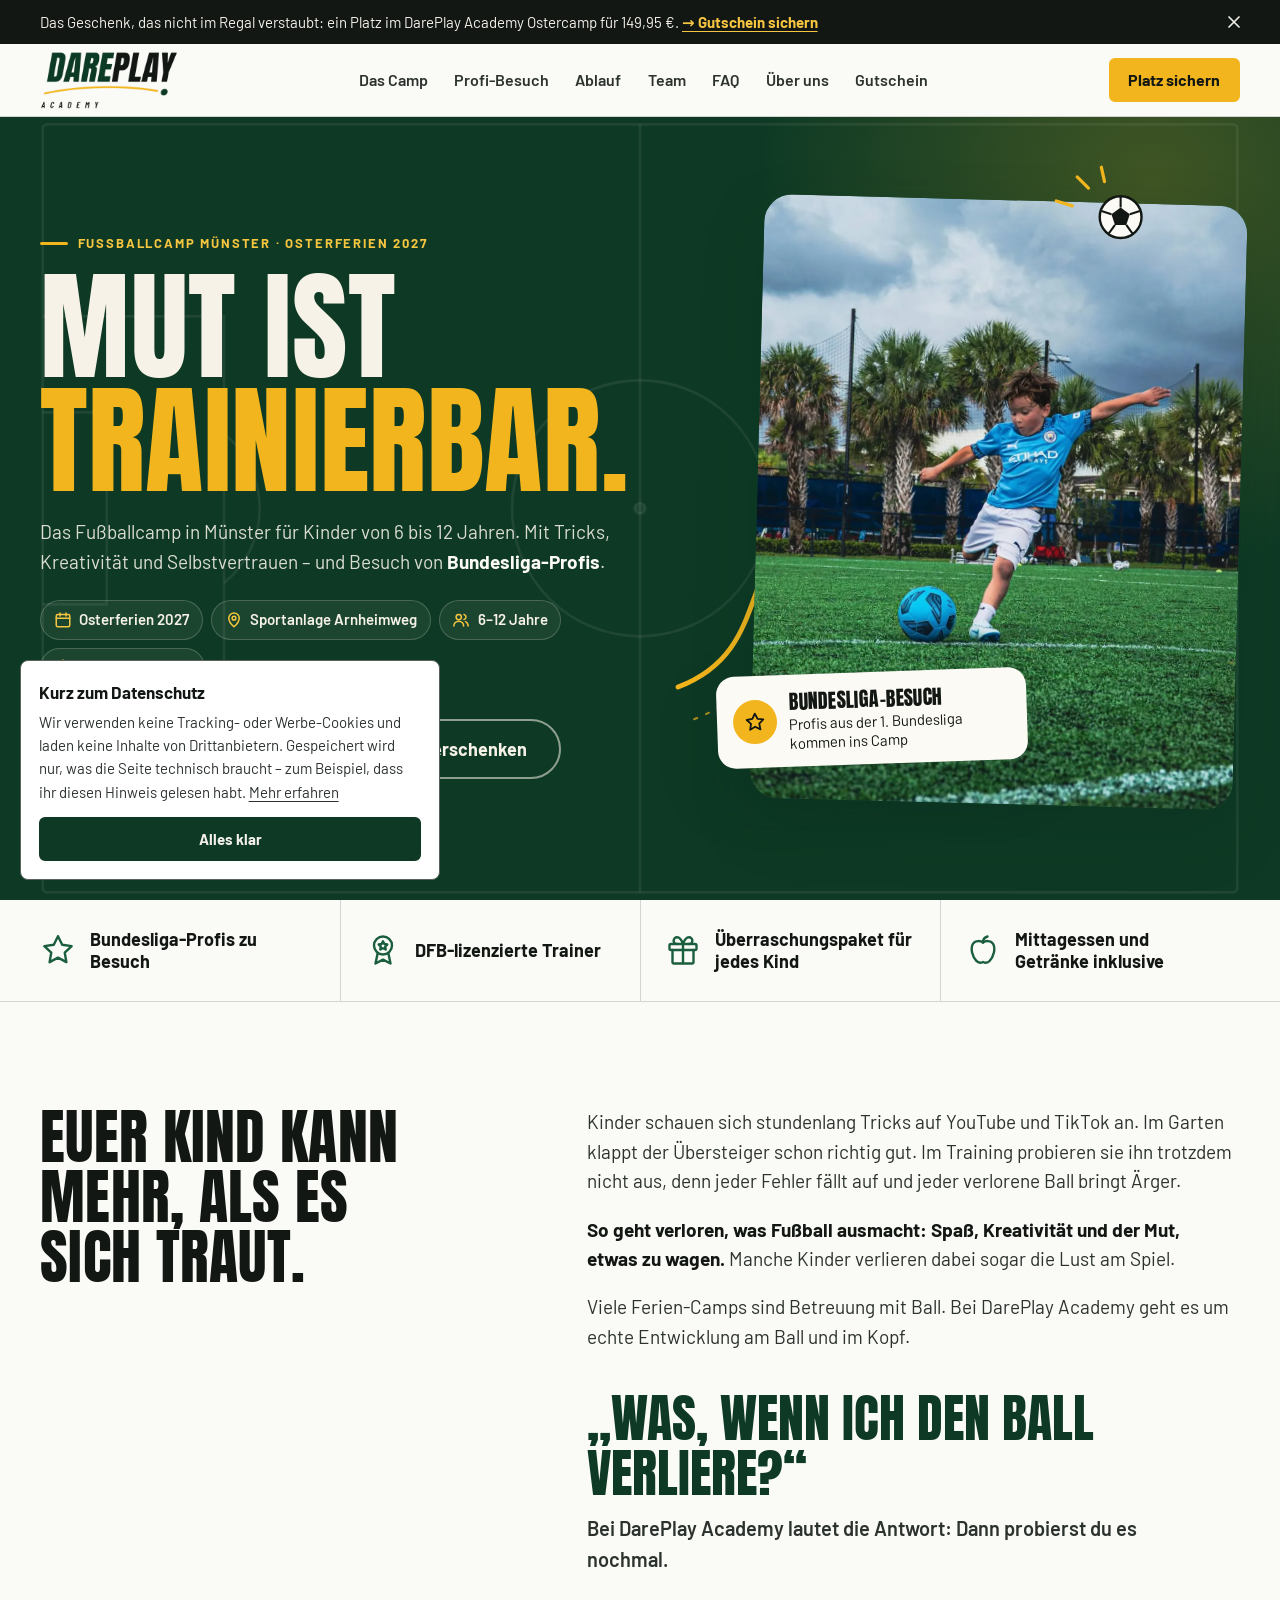
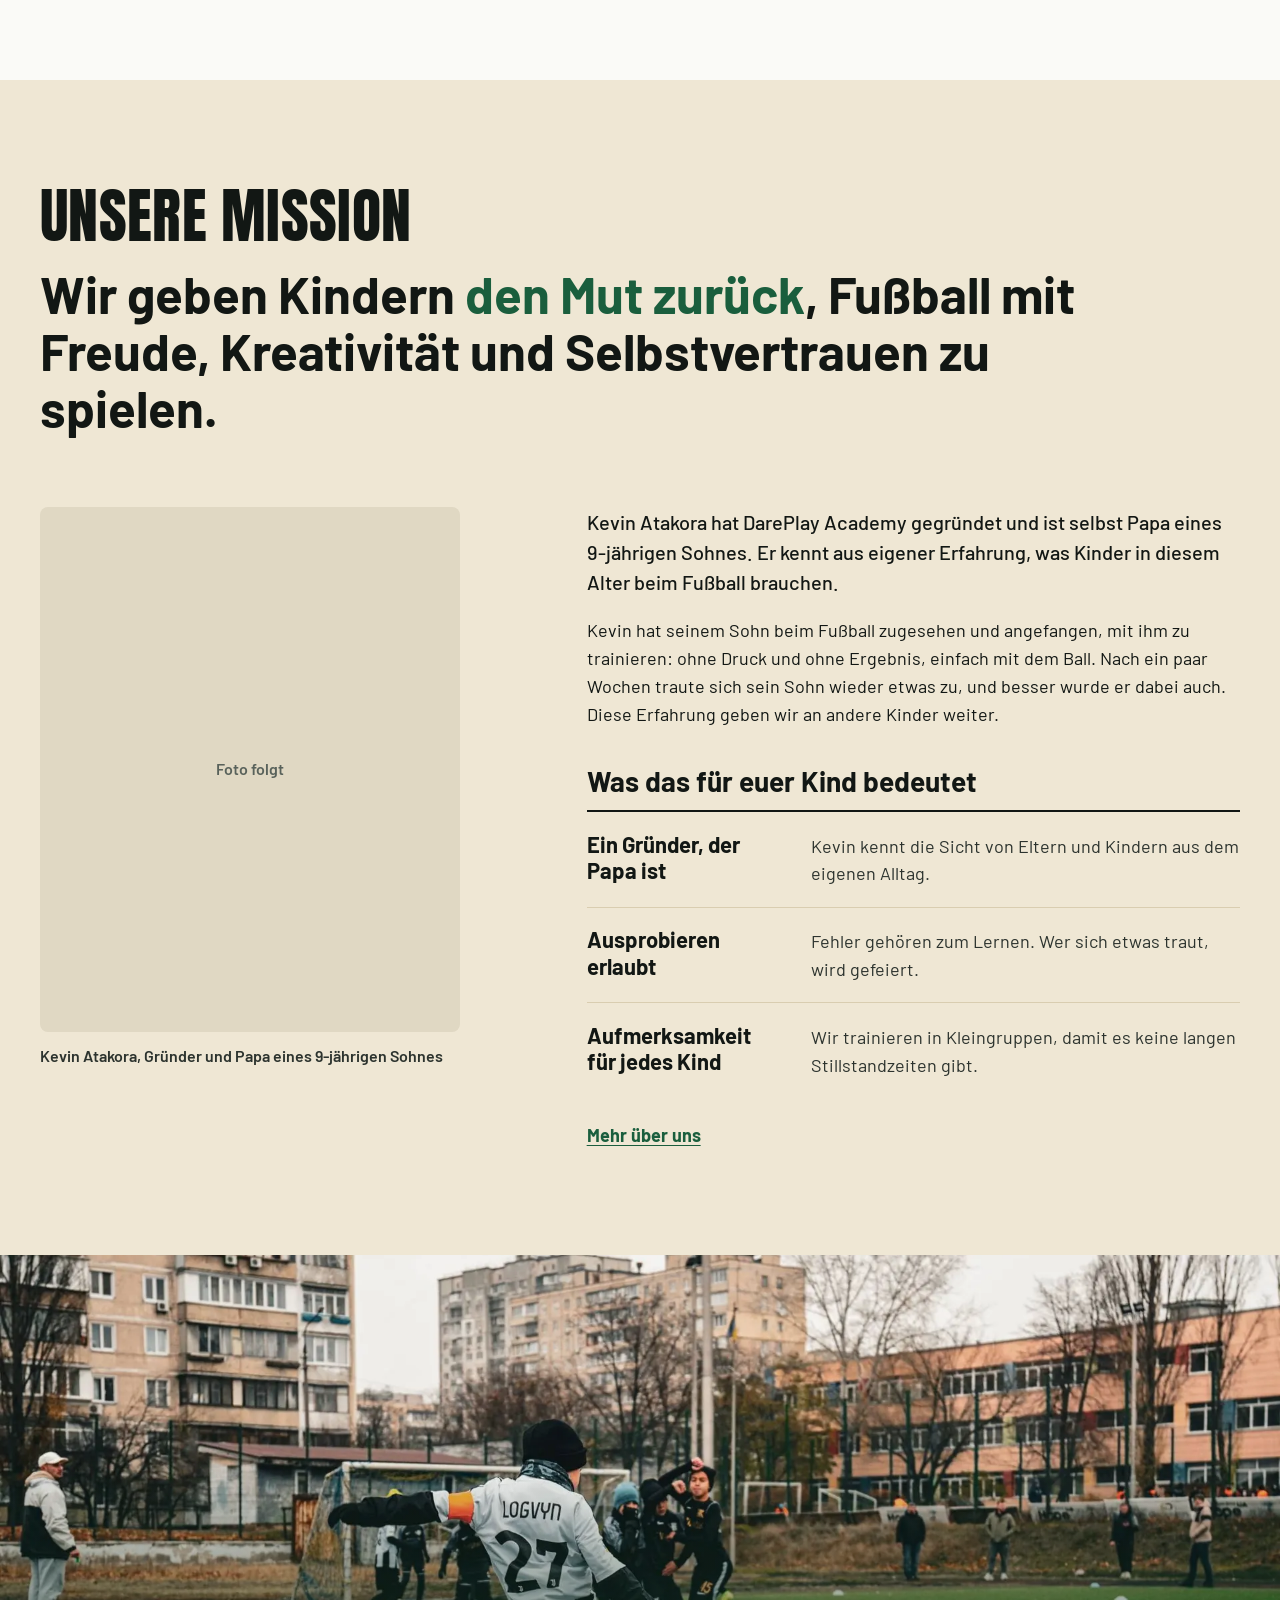
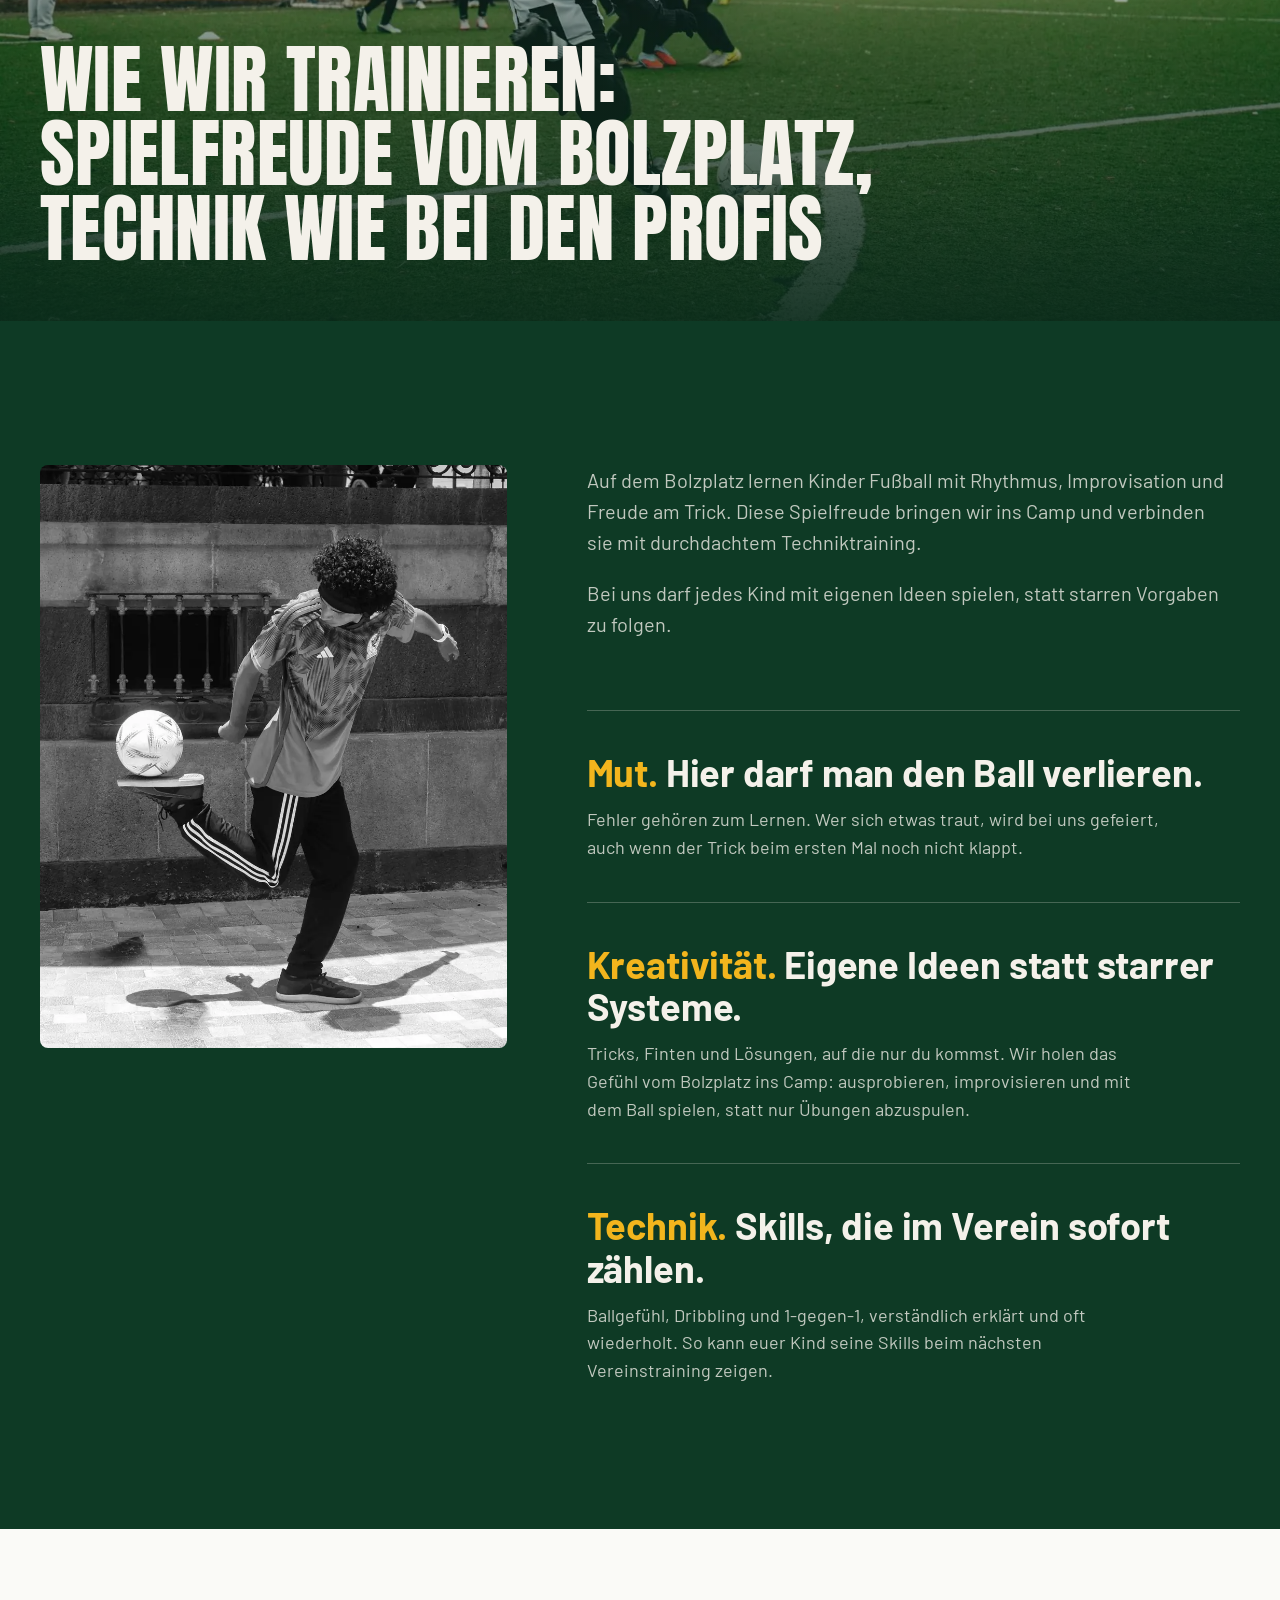
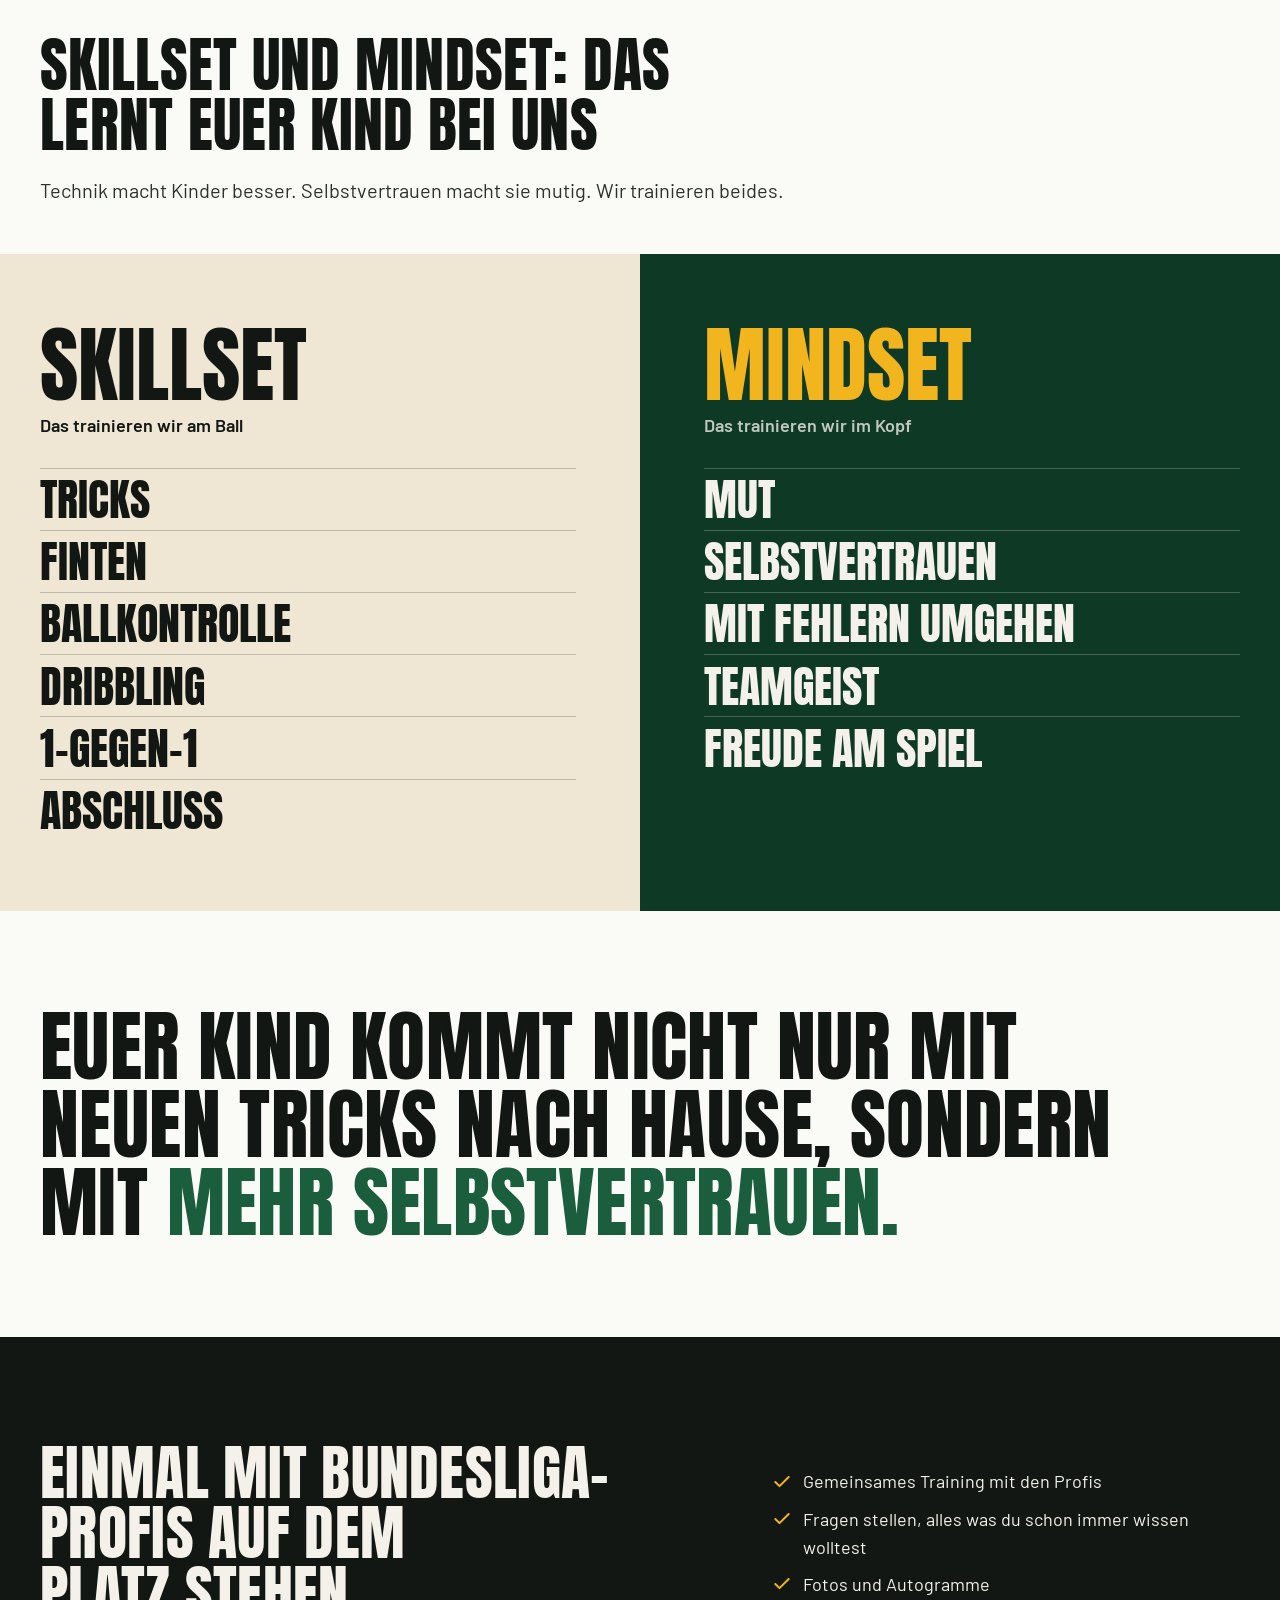
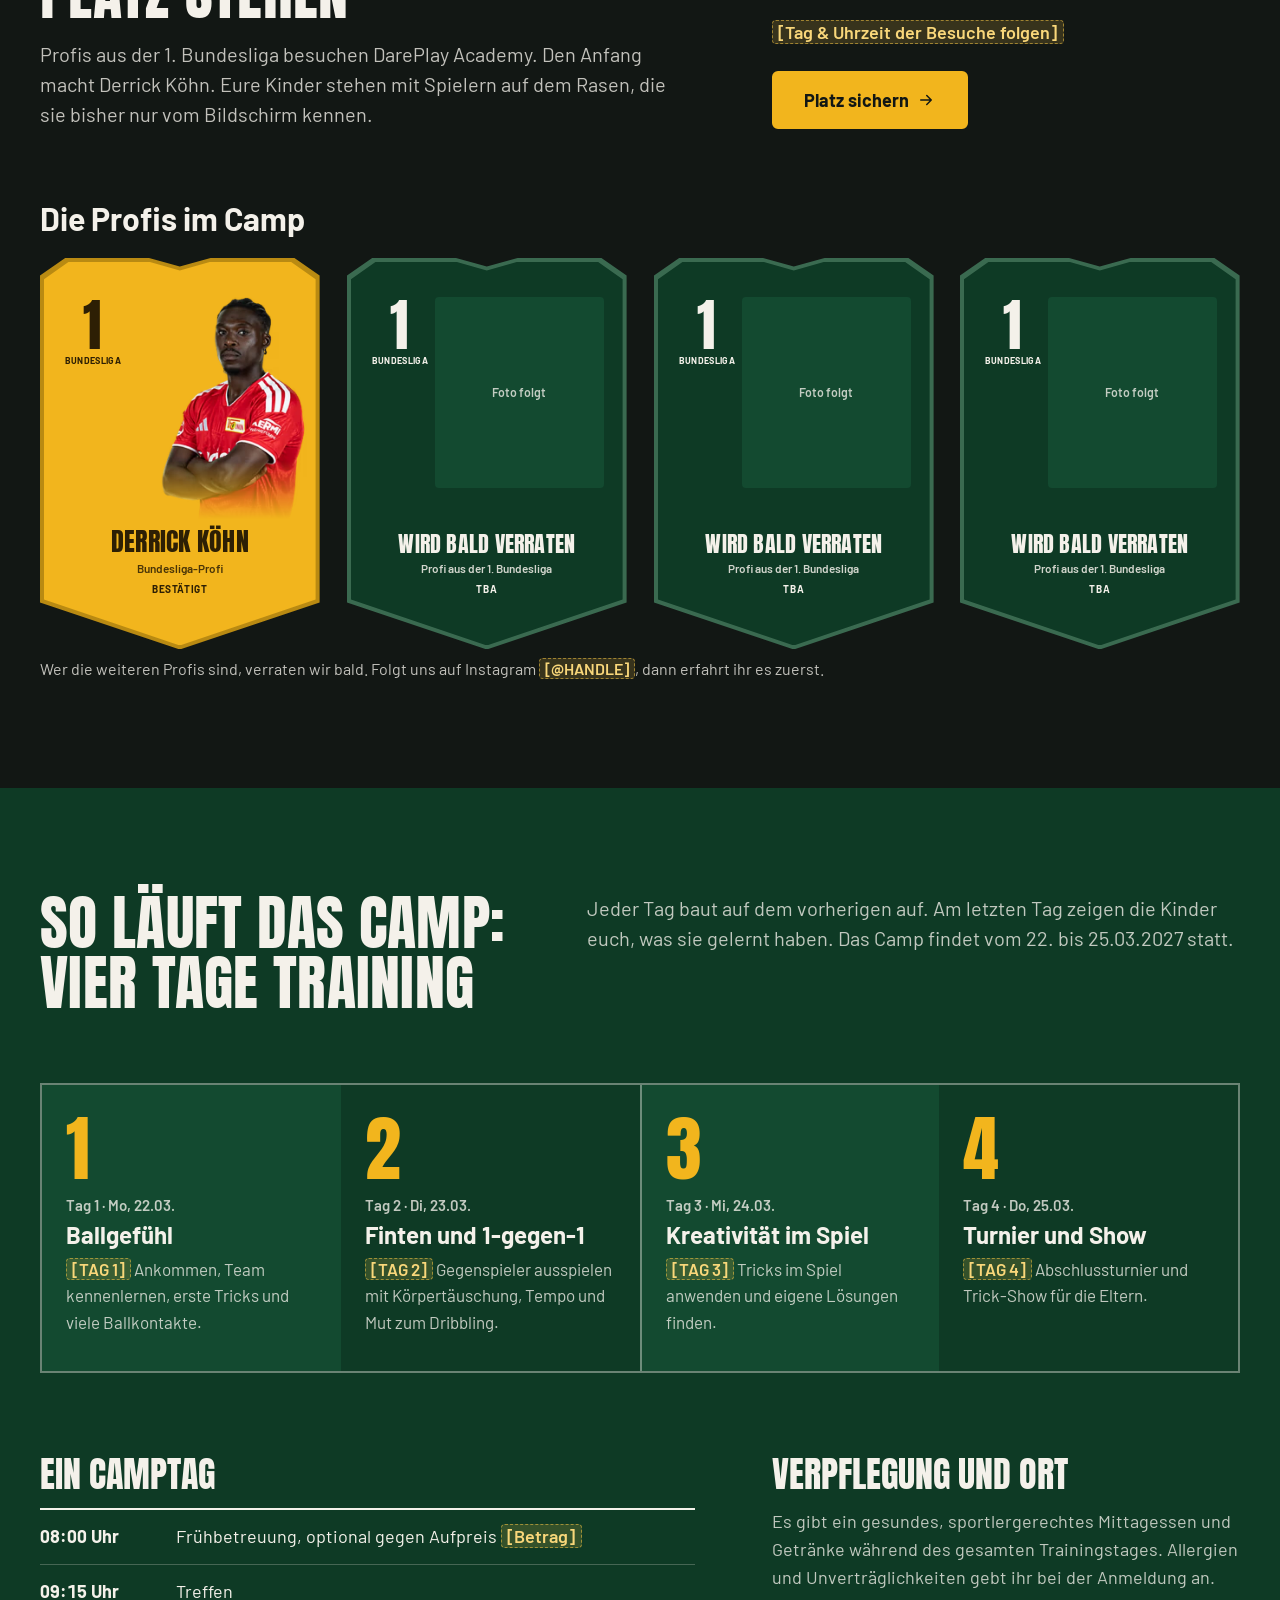
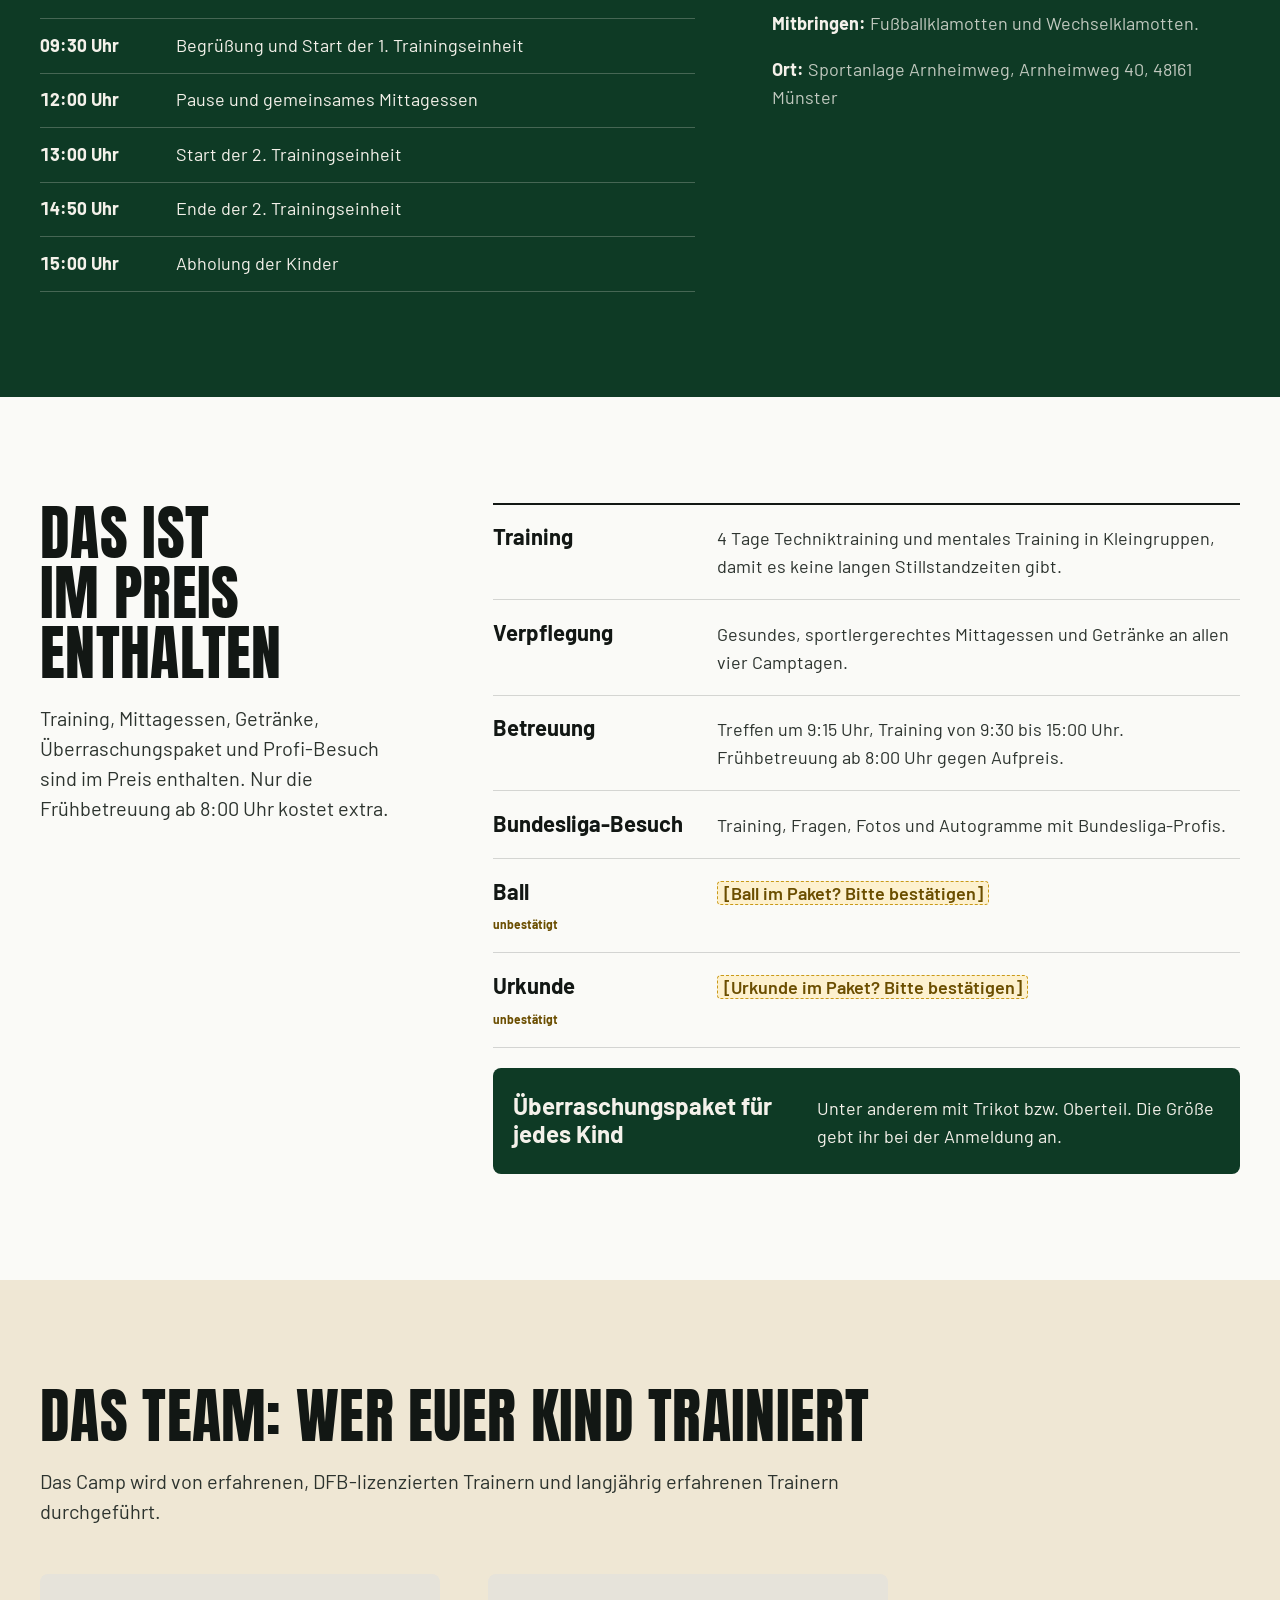
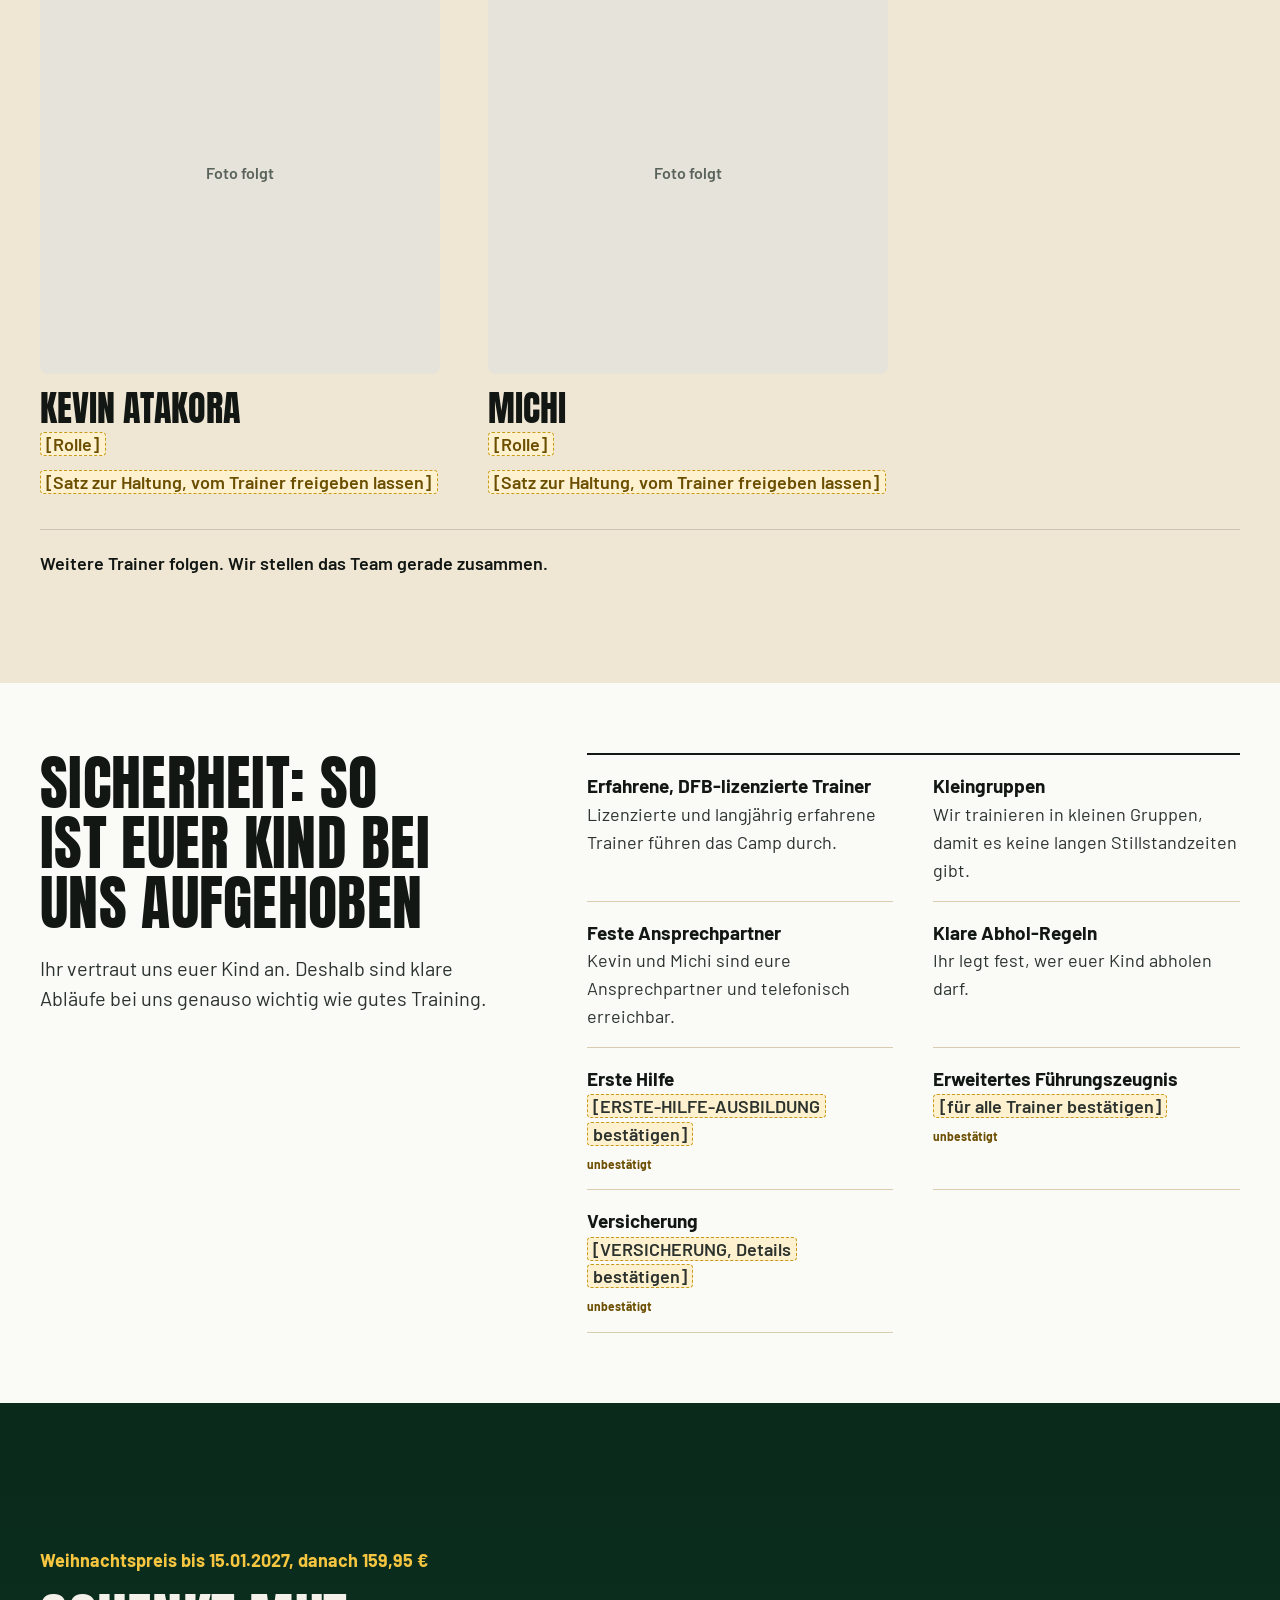
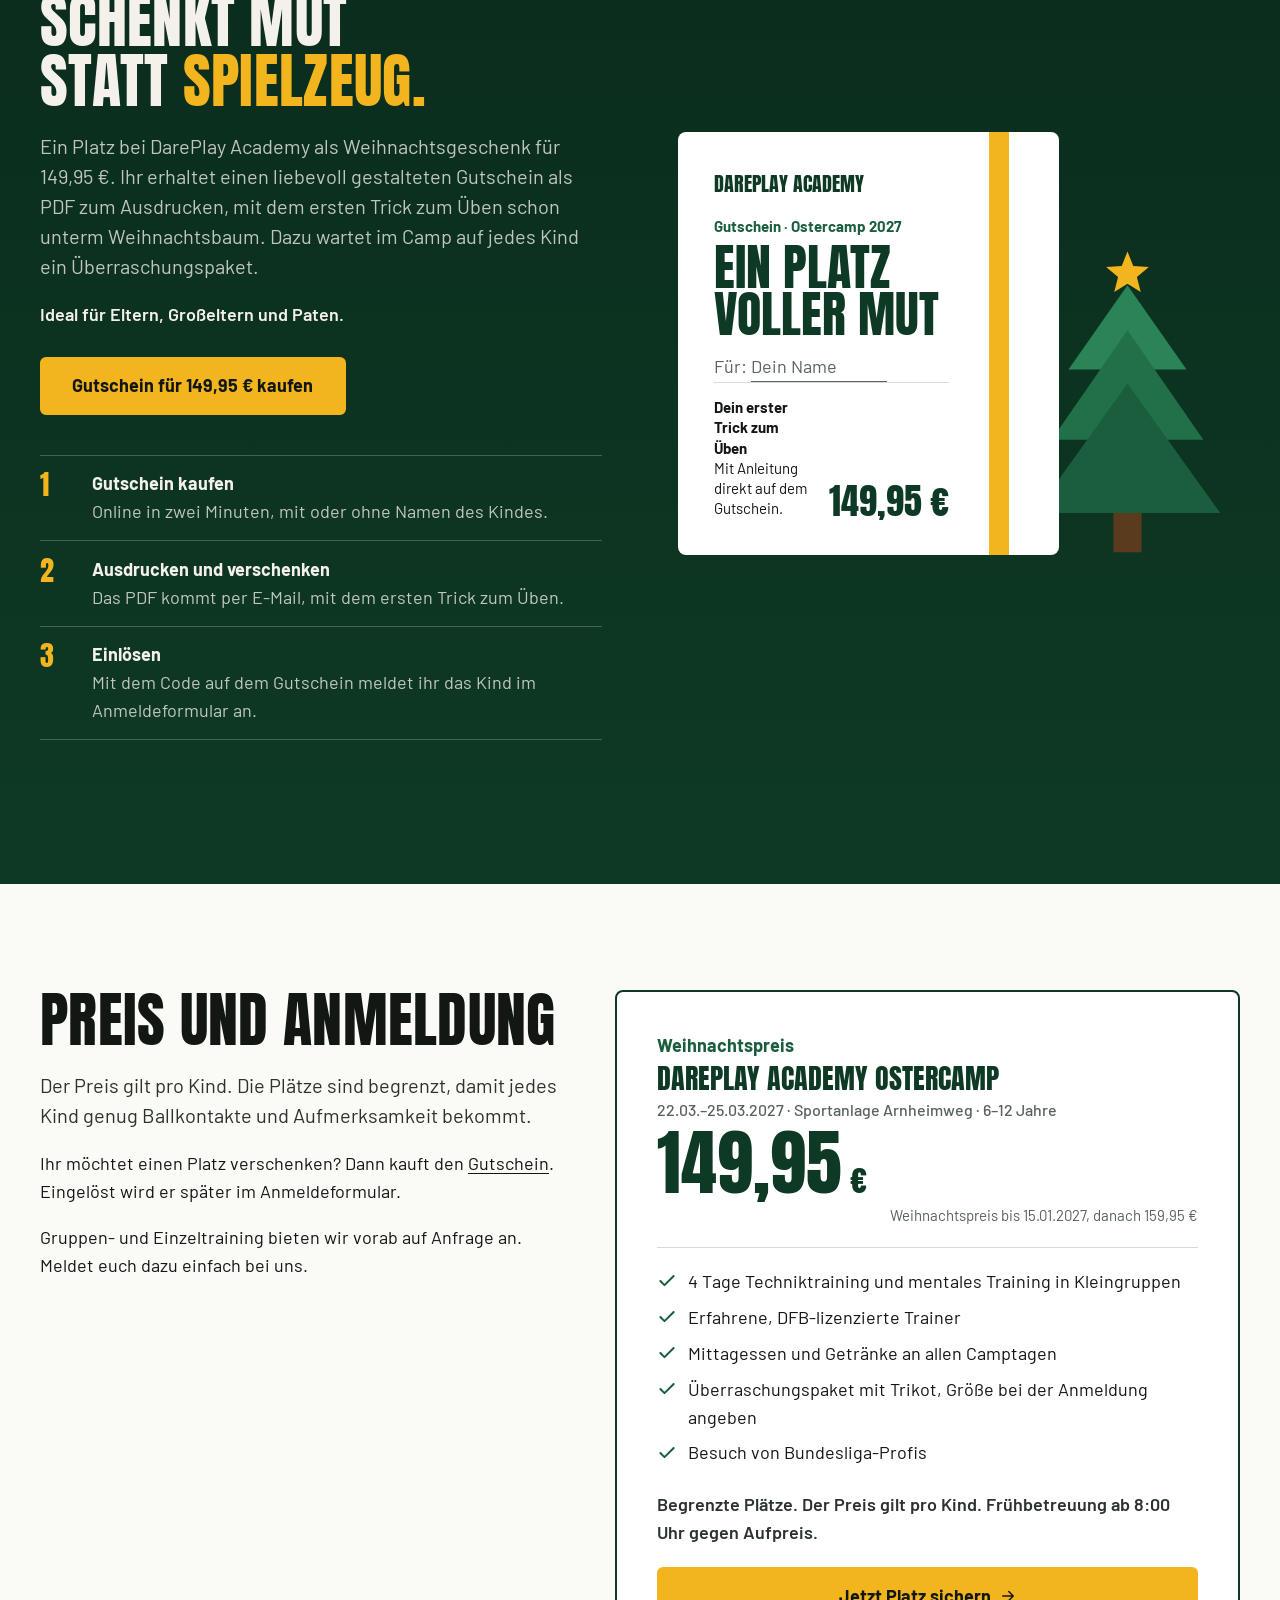
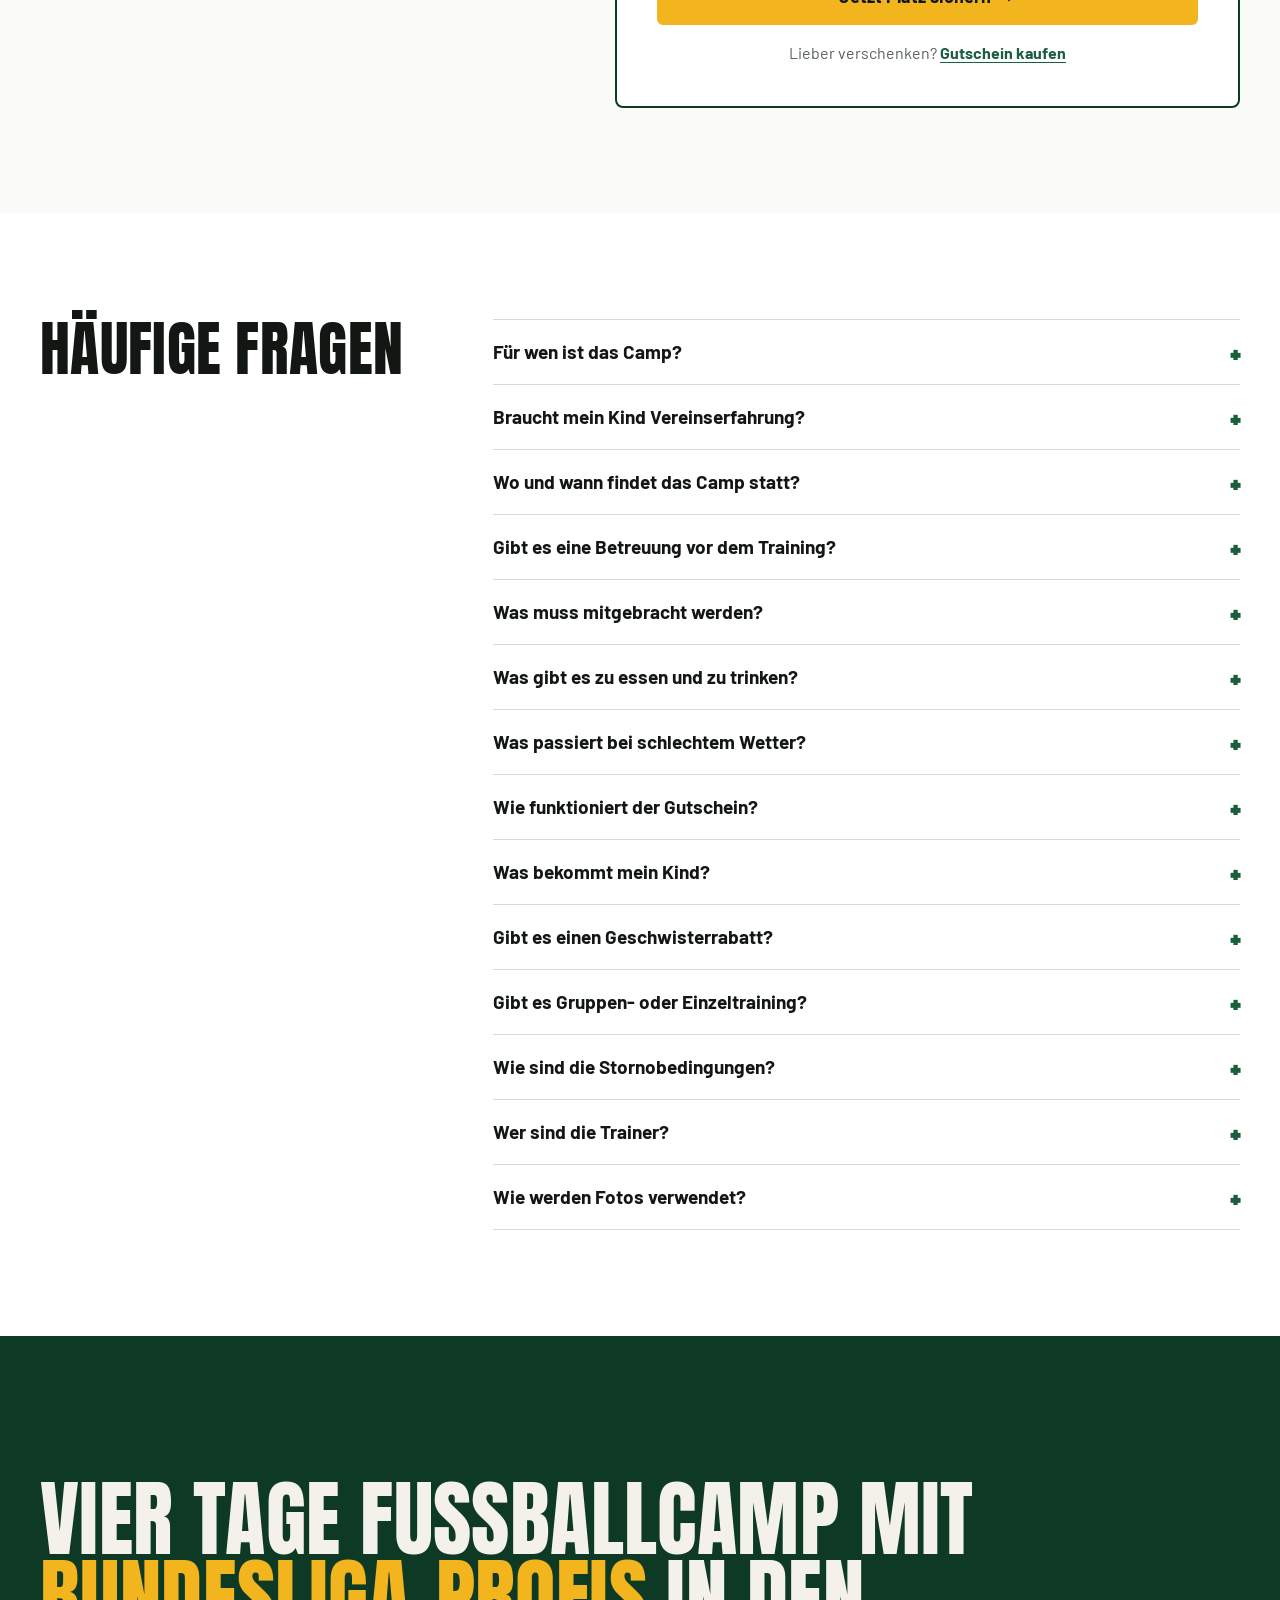
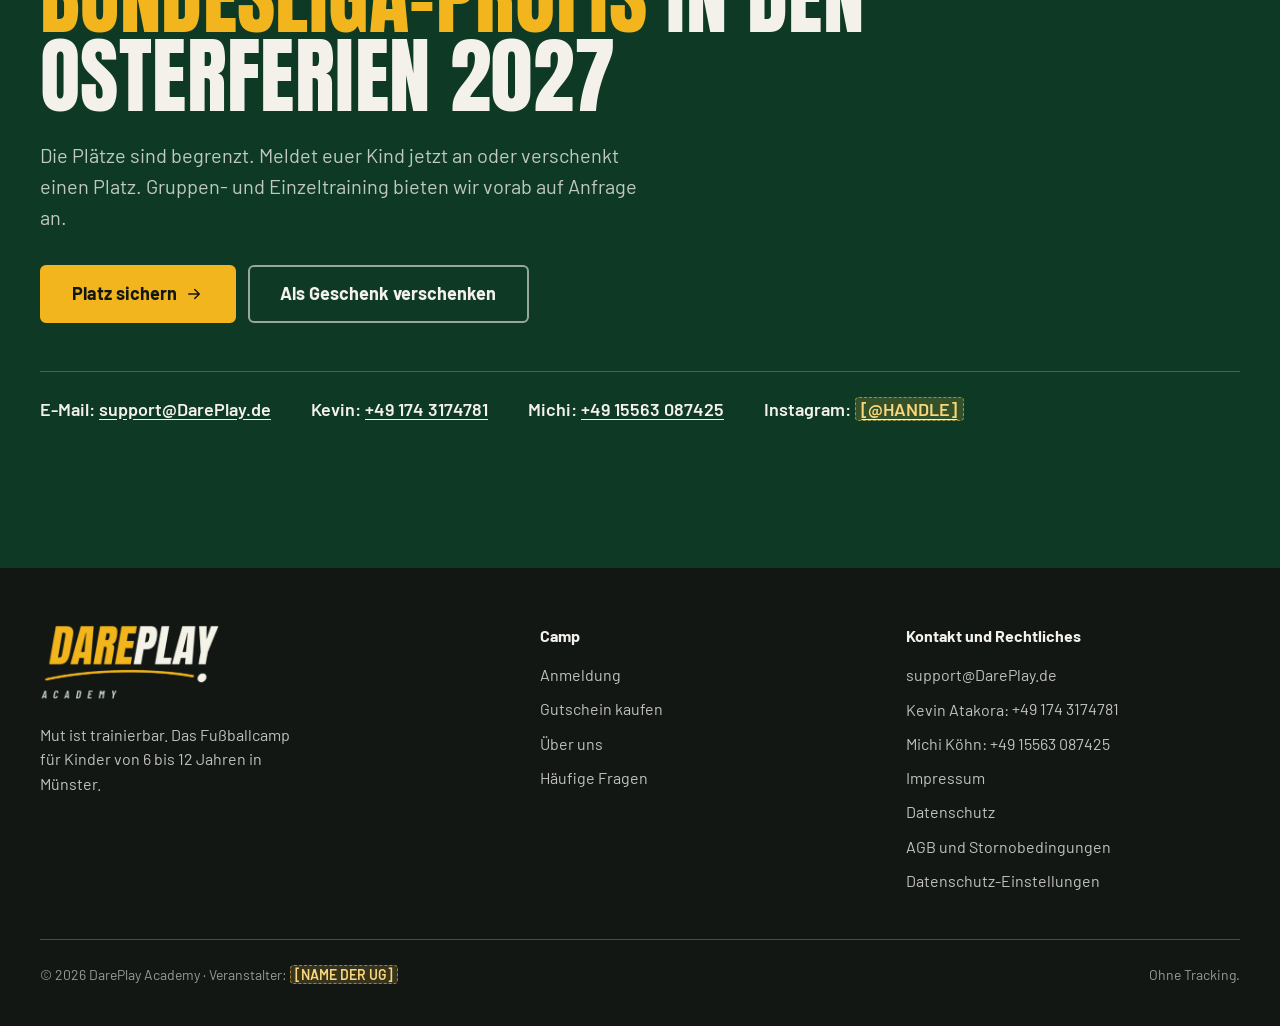
==== commit 53e59125: "Michi ohne Nachnamen außer im Footer Co-Authored-By: Claude Sonnet 5.5 <noreply@anthropic.com> Claud" ====
--- a/index.html
+++ b/index.html
@@ -457,9 +457,9 @@
           <p class="coach__quote"><span class="ph">[Satz zur Haltung, vom Trainer freigeben lassen]</span></p>
         </article>
         <article class="coach">
-          <!-- FOTO: <img class="coach__photo" src="assets/img/michi-koehn.webp" alt="Michi Köhn" width="800" height="1000" loading="lazy"> -->
-          <div class="photo-ph coach__photo" role="img" aria-label="Foto von Michi Köhn folgt">Foto folgt</div>
-          <h3 class="coach__name">Michi Köhn</h3>
+          <!-- FOTO: <img class="coach__photo" src="assets/img/michi-koehn.webp" alt="Michi" width="800" height="1000" loading="lazy"> -->
+          <div class="photo-ph coach__photo" role="img" aria-label="Foto von Michi folgt">Foto folgt</div>
+          <h3 class="coach__name">Michi</h3>
           <p class="coach__role"><span class="ph">[Rolle]</span></p>
           <p class="coach__quote"><span class="ph">[Satz zur Haltung, vom Trainer freigeben lassen]</span></p>
         </article>
@@ -479,7 +479,7 @@
       <ul class="safety__list">
         <li><strong>Erfahrene, DFB-lizenzierte Trainer</strong><span>Lizenzierte und langjährig erfahrene Trainer führen das Camp durch.</span></li>
         <li><strong>Kleingruppen</strong><span>Wir trainieren in kleinen Gruppen, damit es keine langen Stillstandzeiten gibt.</span></li>
-        <li><strong>Feste Ansprechpartner</strong><span>Kevin Atakora und Michi Köhn sind eure Ansprechpartner und telefonisch erreichbar.</span></li>
+        <li><strong>Feste Ansprechpartner</strong><span>Kevin und Michi sind eure Ansprechpartner und telefonisch erreichbar.</span></li>
         <li><strong>Klare Abhol-Regeln</strong><span>Ihr legt fest, wer euer Kind abholen darf.</span></li>
         <li data-pending><strong>Erste Hilfe</strong><span><span class="ph">[ERSTE-HILFE-AUSBILDUNG bestätigen]</span></span></li>
         <li data-pending><strong>Erweitertes Führungszeugnis</strong><span><span class="ph">[für alle Trainer bestätigen]</span></span></li>
@@ -636,7 +636,7 @@
         </details>
         <details>
           <summary>Gibt es Gruppen- oder Einzeltraining?</summary>
-          <div class="faq__body"><p>Ja, auf Anfrage und vorab vor dem Camp. Schreibt uns an <a href="mailto:support@dareplay.de">support@DarePlay.de</a> oder ruft Kevin Atakora (<a href="tel:+491743174781">+49 174 3174781</a>) oder Michi Köhn (<a href="tel:+4915563087425">+49 15563 087425</a>) an.</p></div>
+          <div class="faq__body"><p>Ja, auf Anfrage und vorab vor dem Camp. Schreibt uns an <a href="mailto:support@dareplay.de">support@DarePlay.de</a> oder ruft Kevin (<a href="tel:+491743174781">+49 174 3174781</a>) oder Michi (<a href="tel:+4915563087425">+49 15563 087425</a>) an.</p></div>
         </details>
         <details>
           <summary>Wie sind die Stornobedingungen?</summary>
@@ -644,7 +644,7 @@
         </details>
         <details>
           <summary>Wer sind die Trainer?</summary>
-          <div class="faq__body"><p>Das Camp wird von erfahrenen, DFB-lizenzierten Trainern und langjährig erfahrenen Trainern durchgeführt. Mit dabei sind Kevin Atakora und Michi Köhn. Mehr über uns findet ihr auf der Seite <a href="ueber-uns.html">Über uns</a>.</p></div>
+          <div class="faq__body"><p>Das Camp wird von erfahrenen, DFB-lizenzierten Trainern und langjährig erfahrenen Trainern durchgeführt. Mit dabei sind Kevin und Michi. Mehr über uns findet ihr auf der Seite <a href="ueber-uns.html">Über uns</a>.</p></div>
         </details>
         <details>
           <summary>Wie werden Fotos verwendet?</summary>
@@ -665,8 +665,8 @@
       </div>
       <p class="final__contact">
         <span>E-Mail: <a href="mailto:support@dareplay.de">support@DarePlay.de</a></span>
-        <span>Kevin Atakora: <a href="tel:+491743174781">+49 174 3174781</a></span>
-        <span>Michi Köhn: <a href="tel:+4915563087425">+49 15563 087425</a></span>
+        <span>Kevin: <a href="tel:+491743174781">+49 174 3174781</a></span>
+        <span>Michi: <a href="tel:+4915563087425">+49 15563 087425</a></span>
         <span>Instagram: <a href="https://www.instagram.com/" rel="noopener"><span class="ph">[@HANDLE]</span></a></span>
       </p>
     </div>
